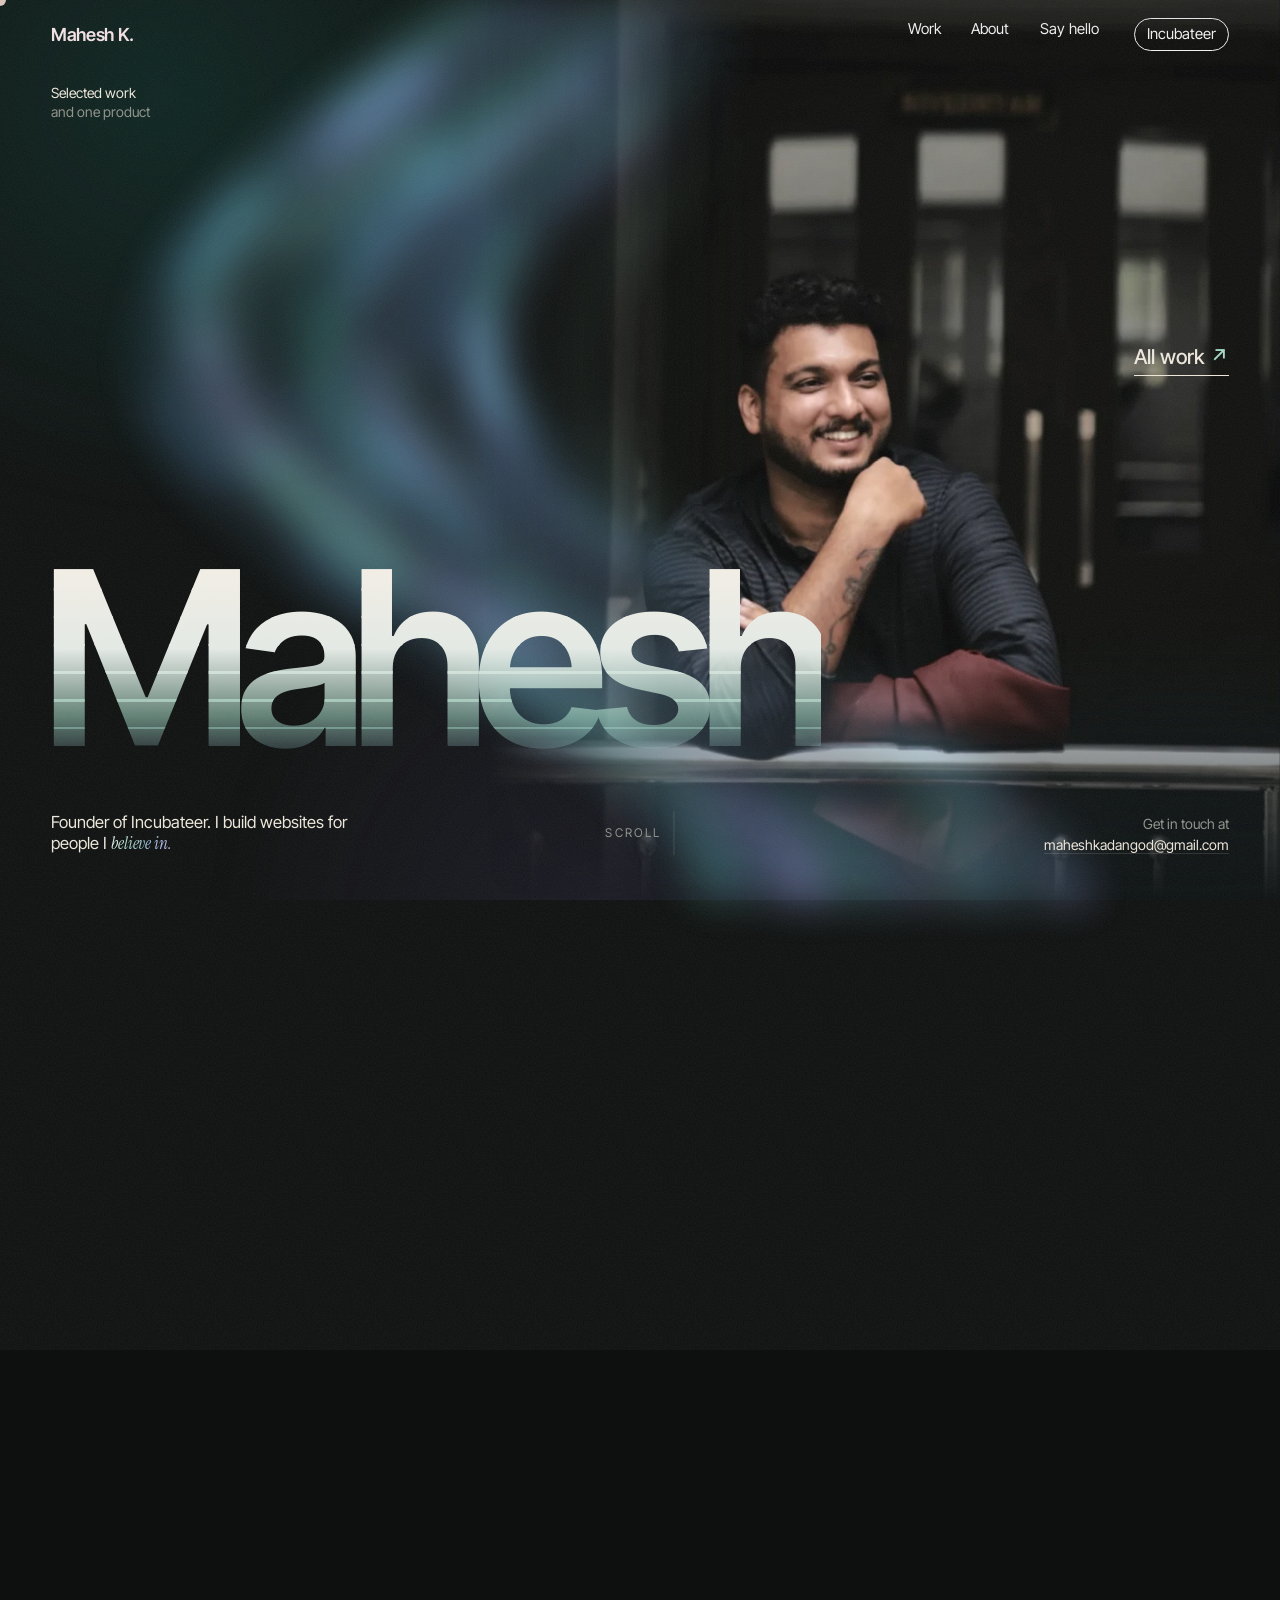
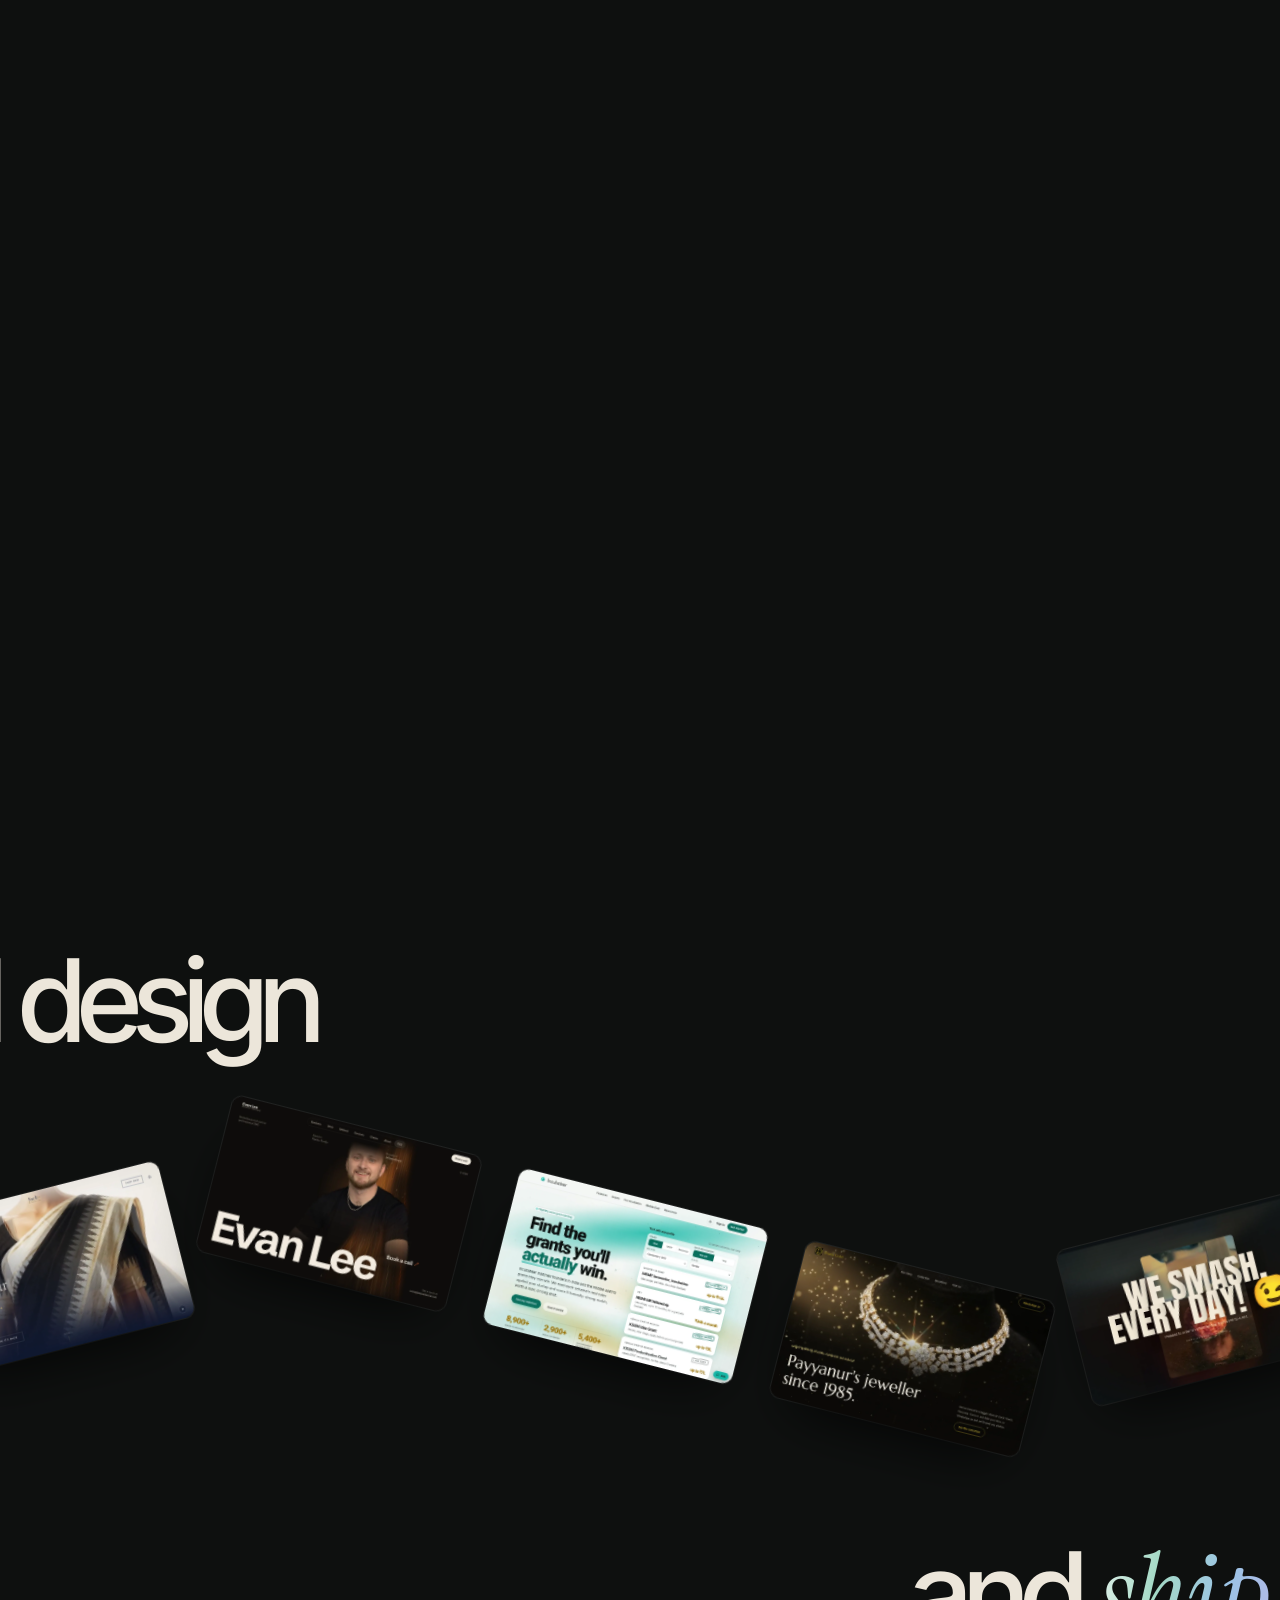
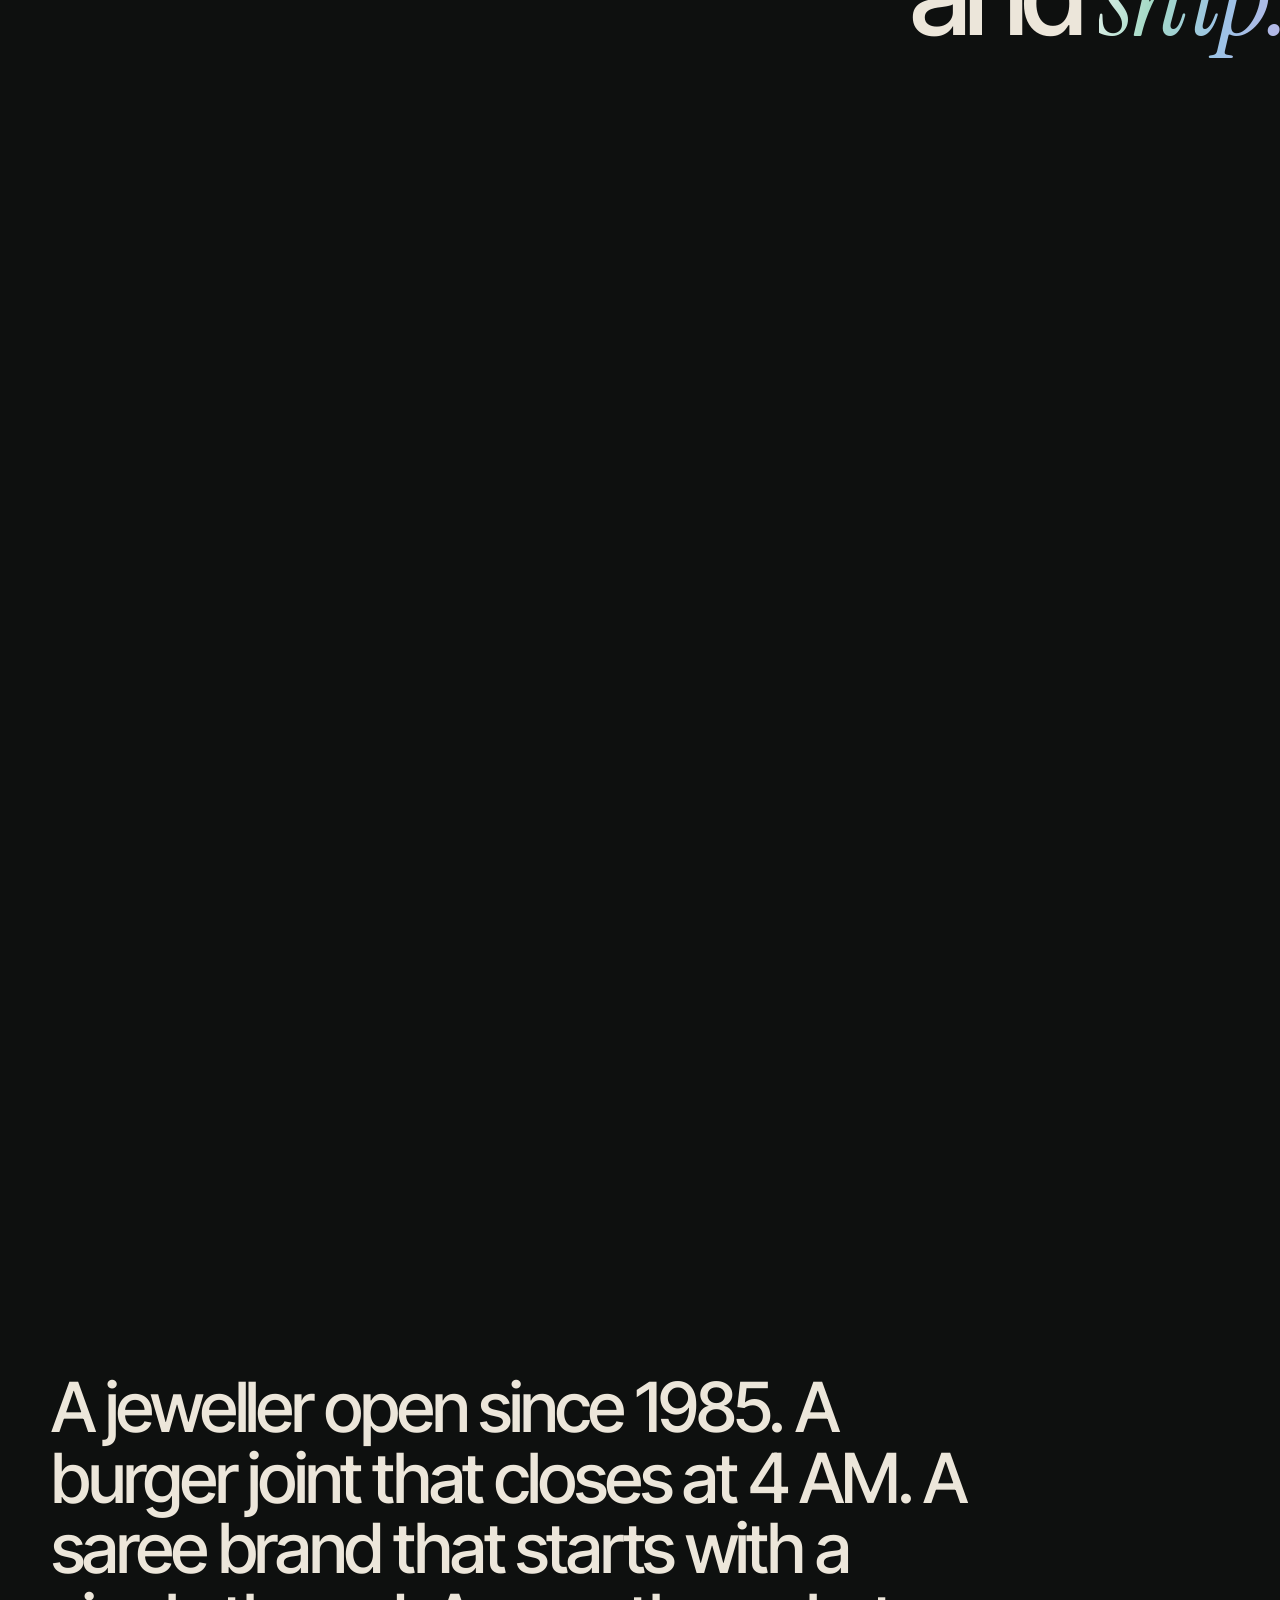
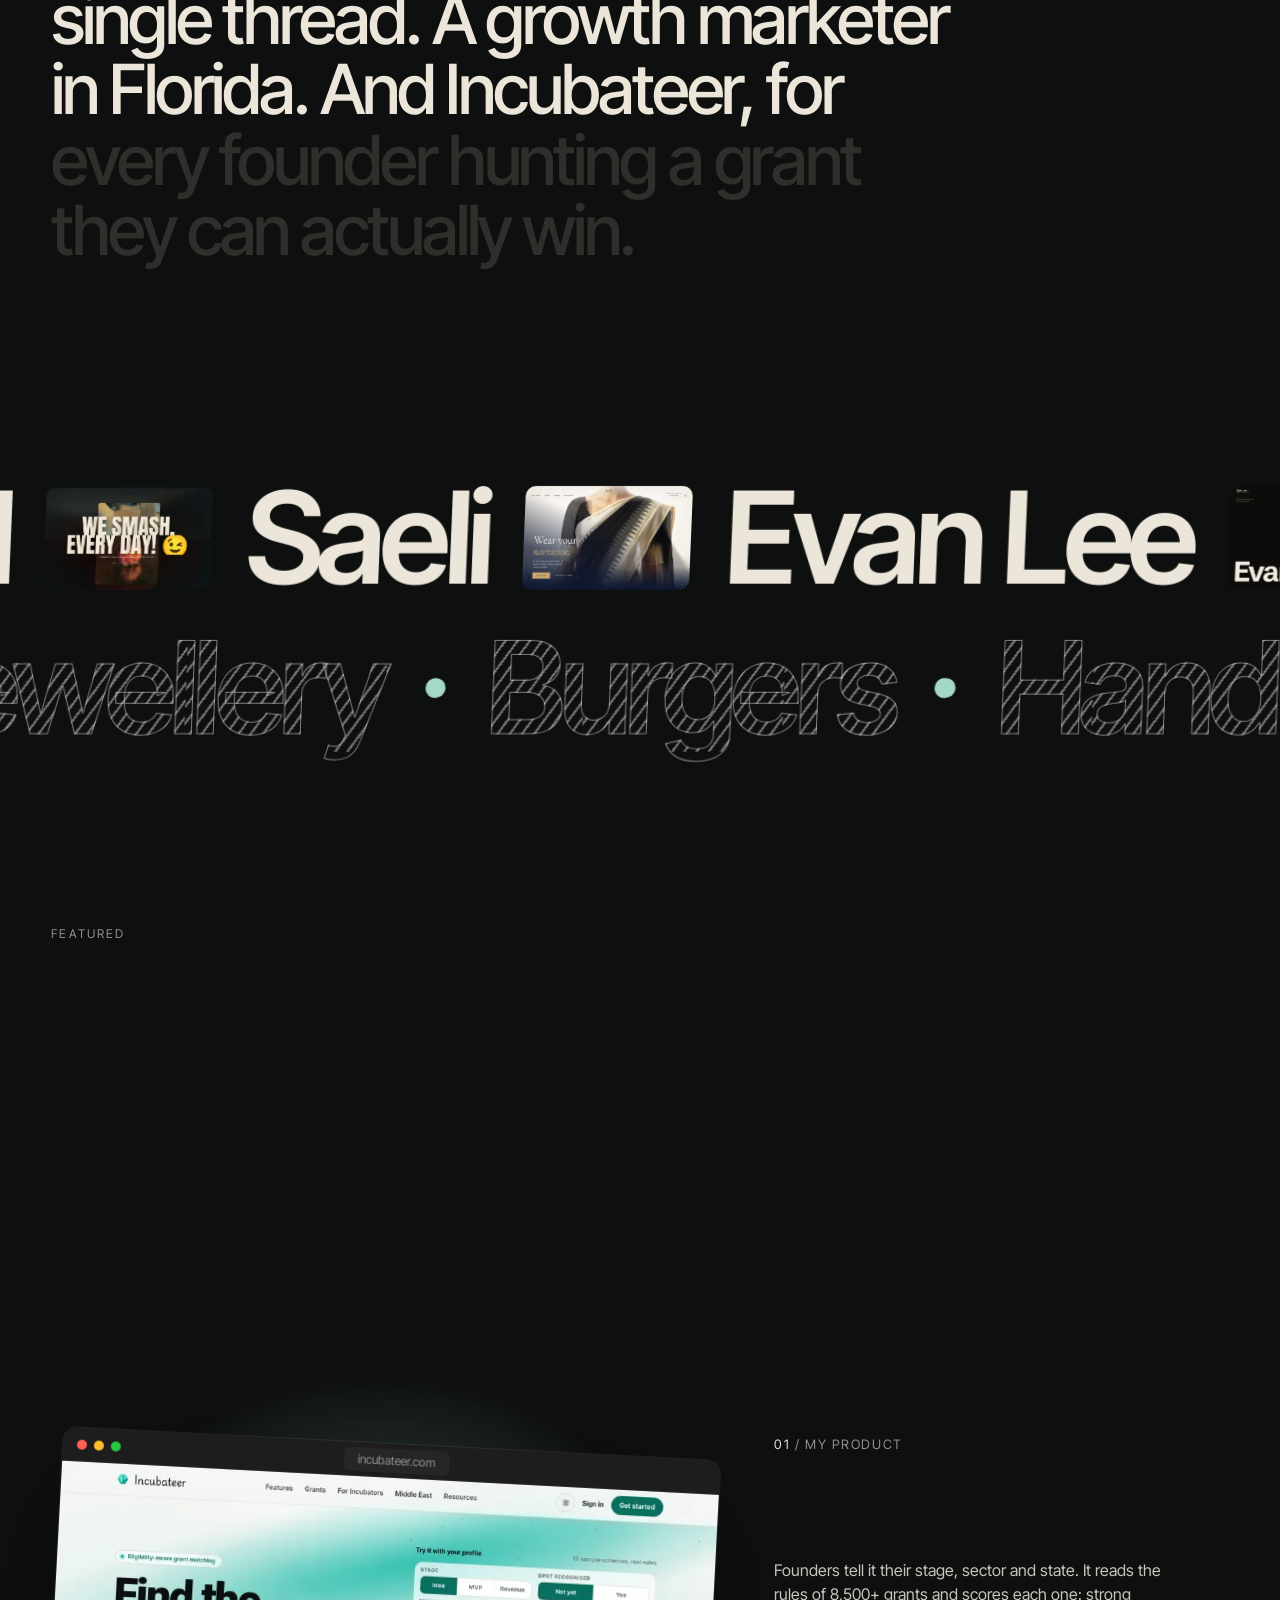
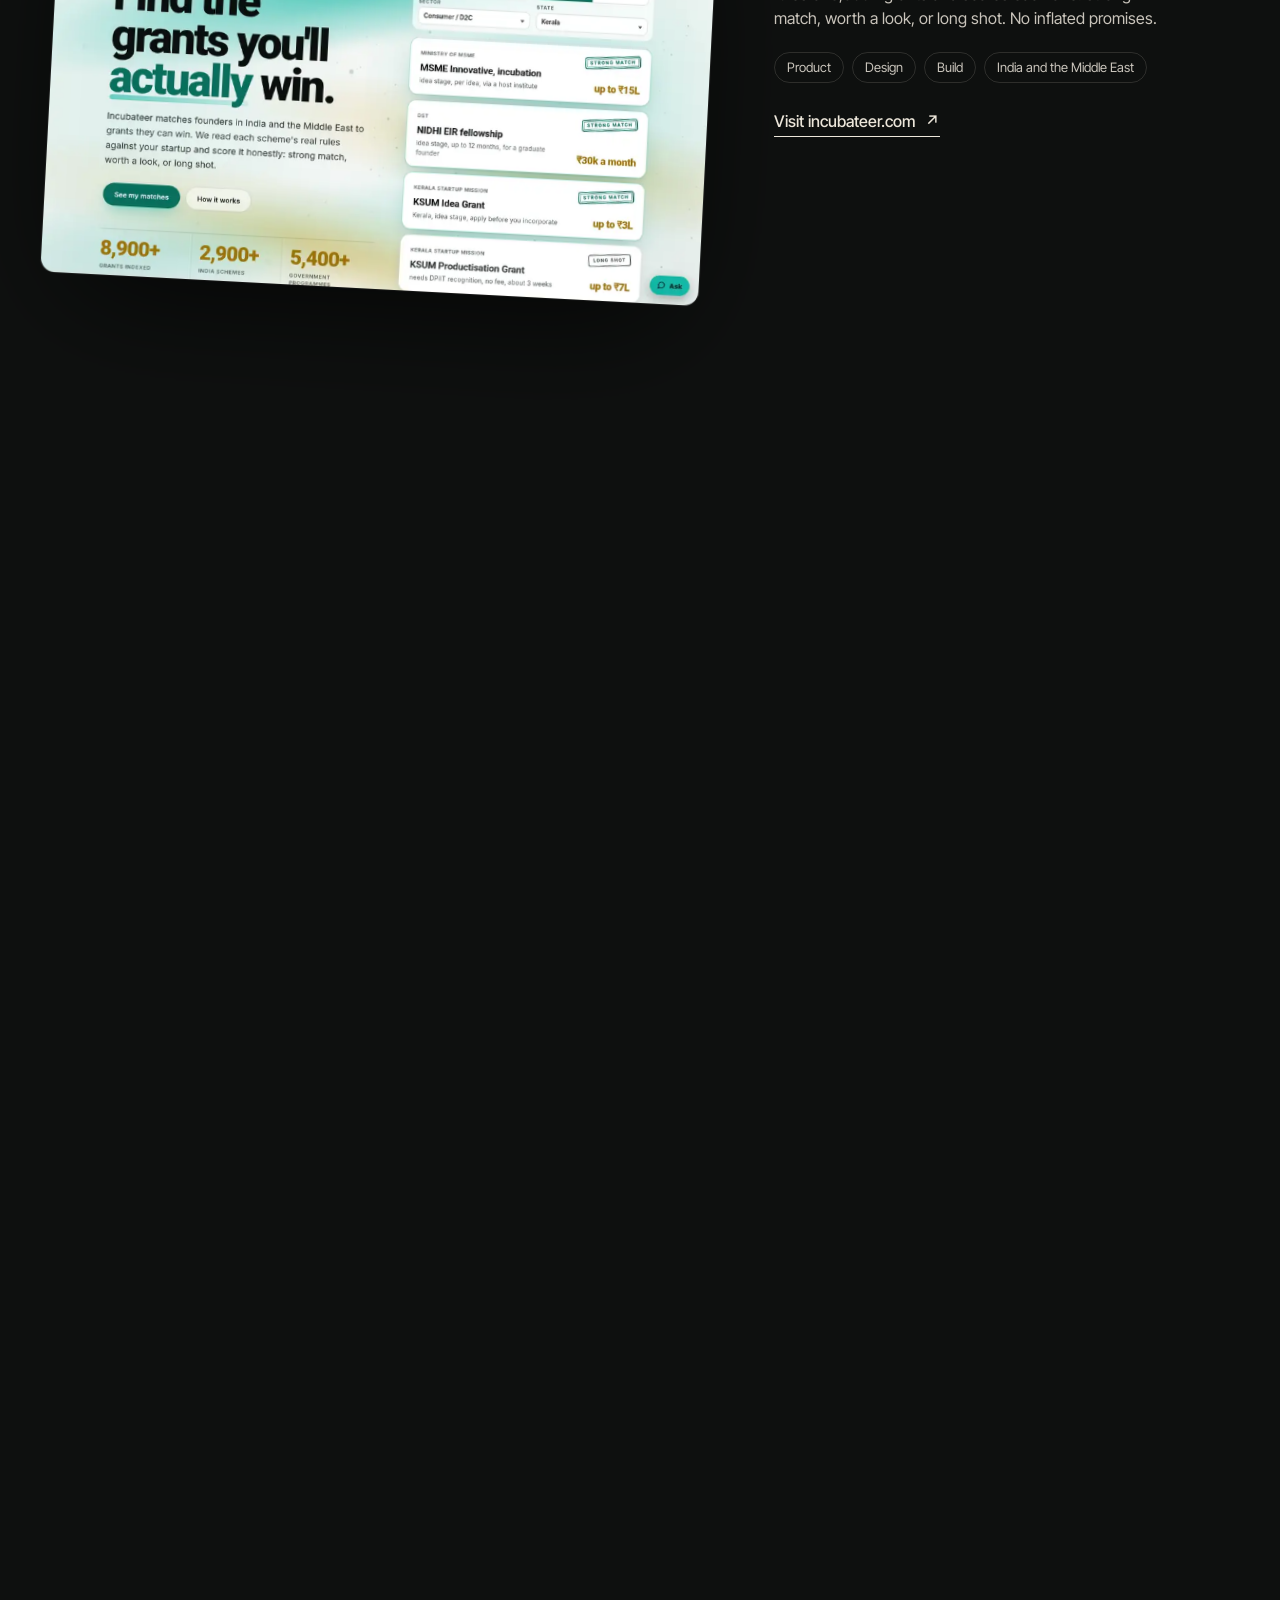
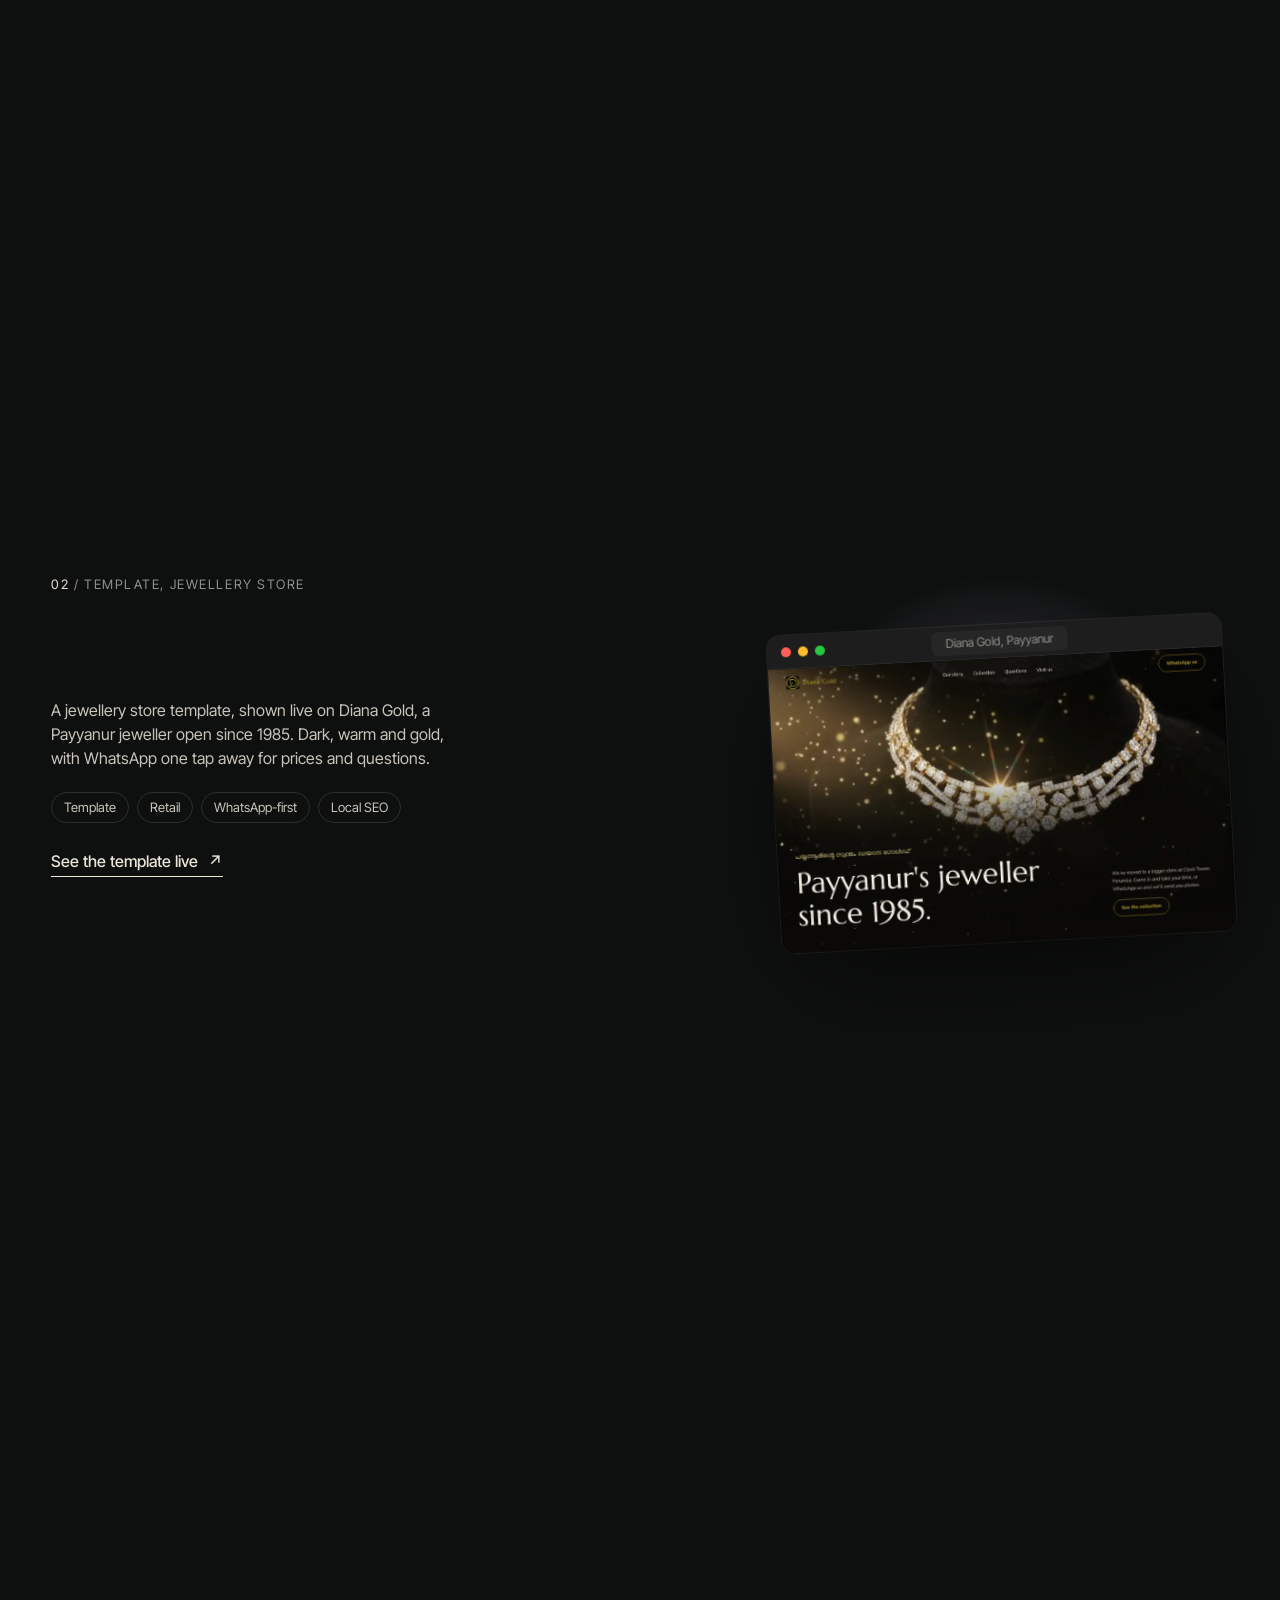
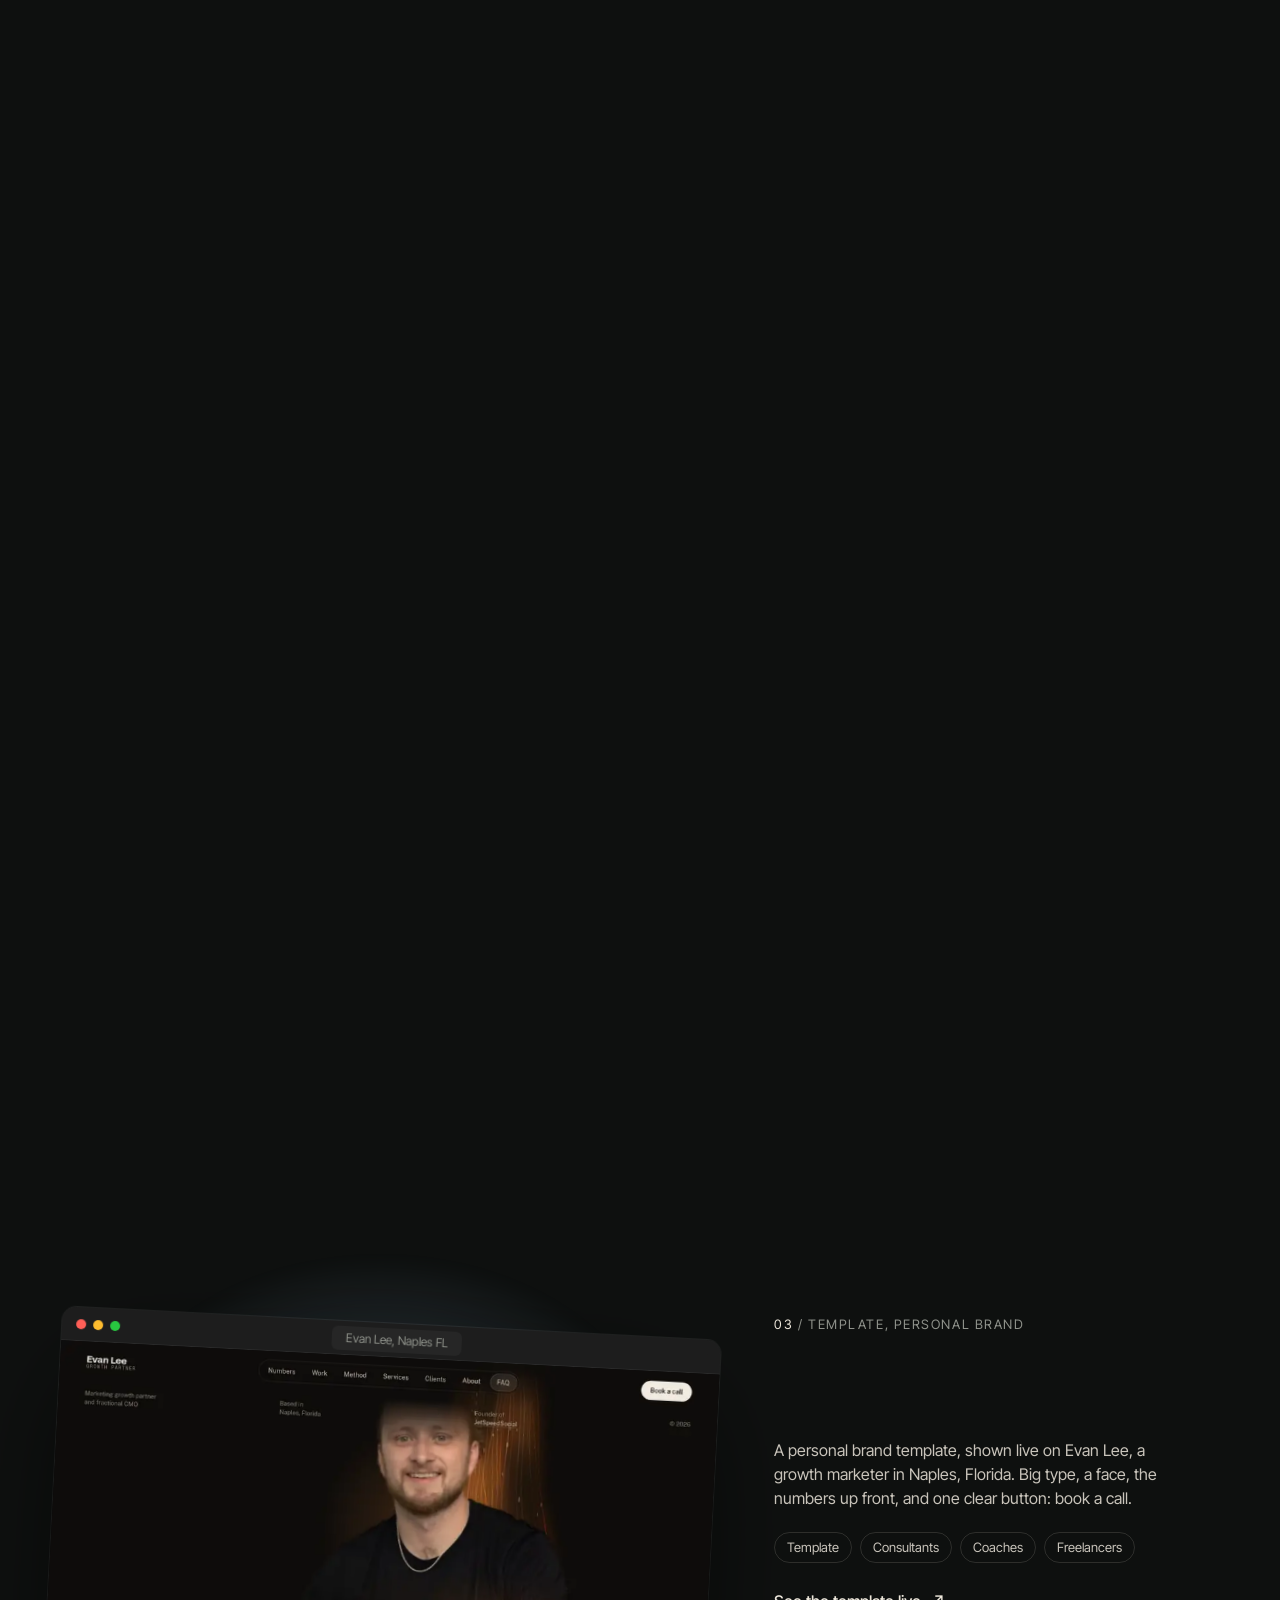
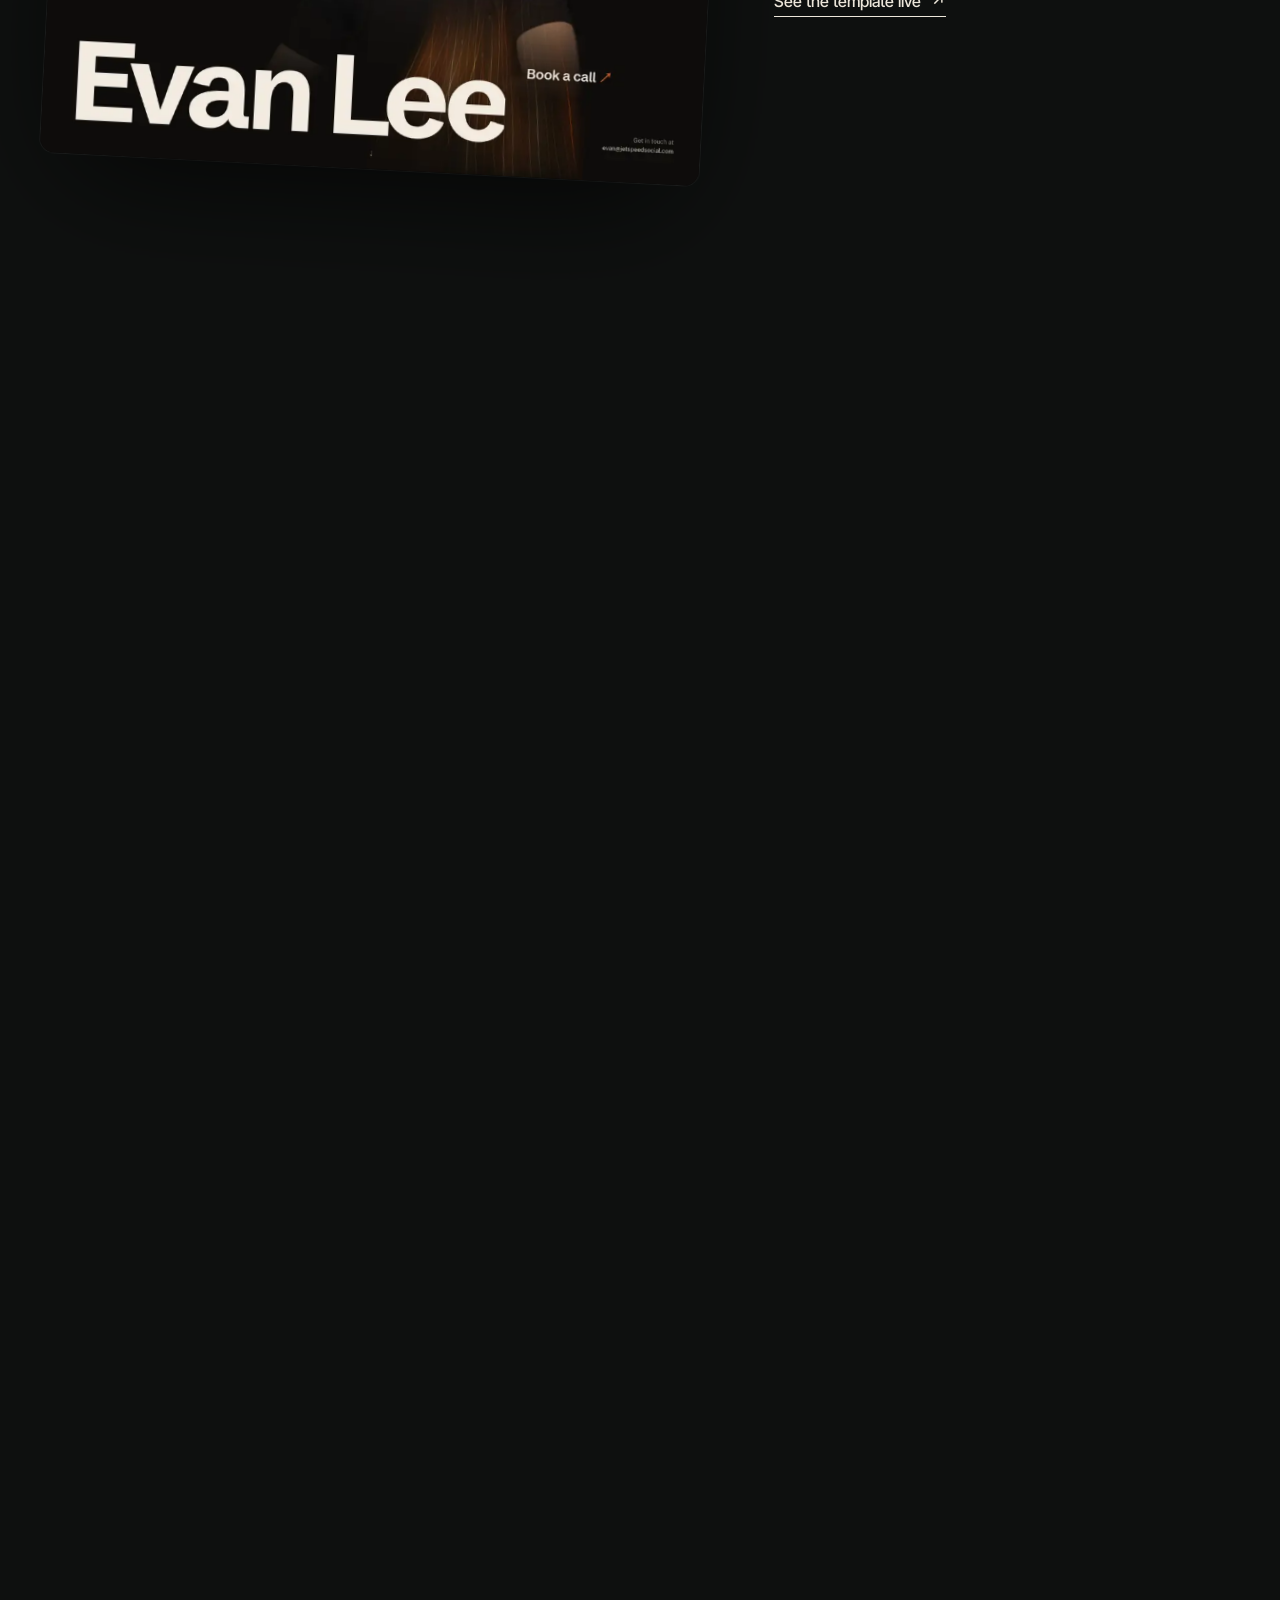
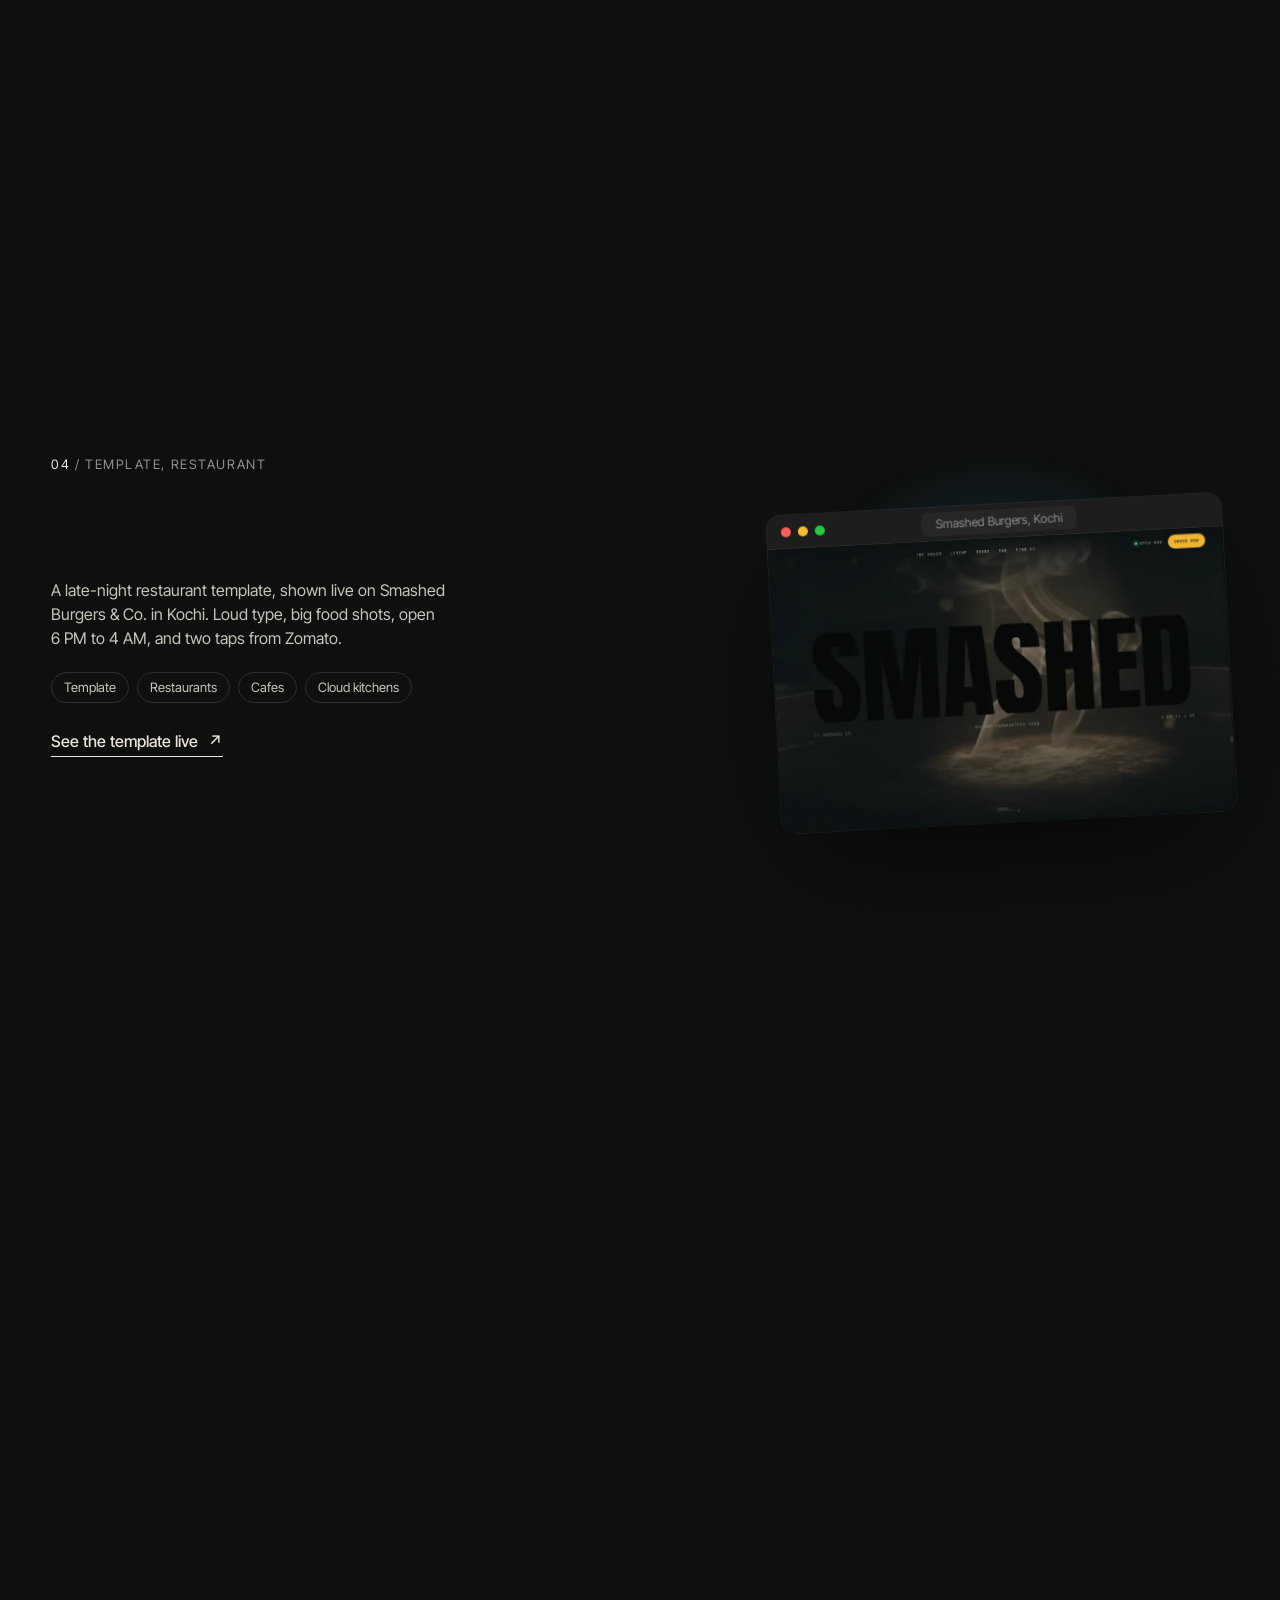
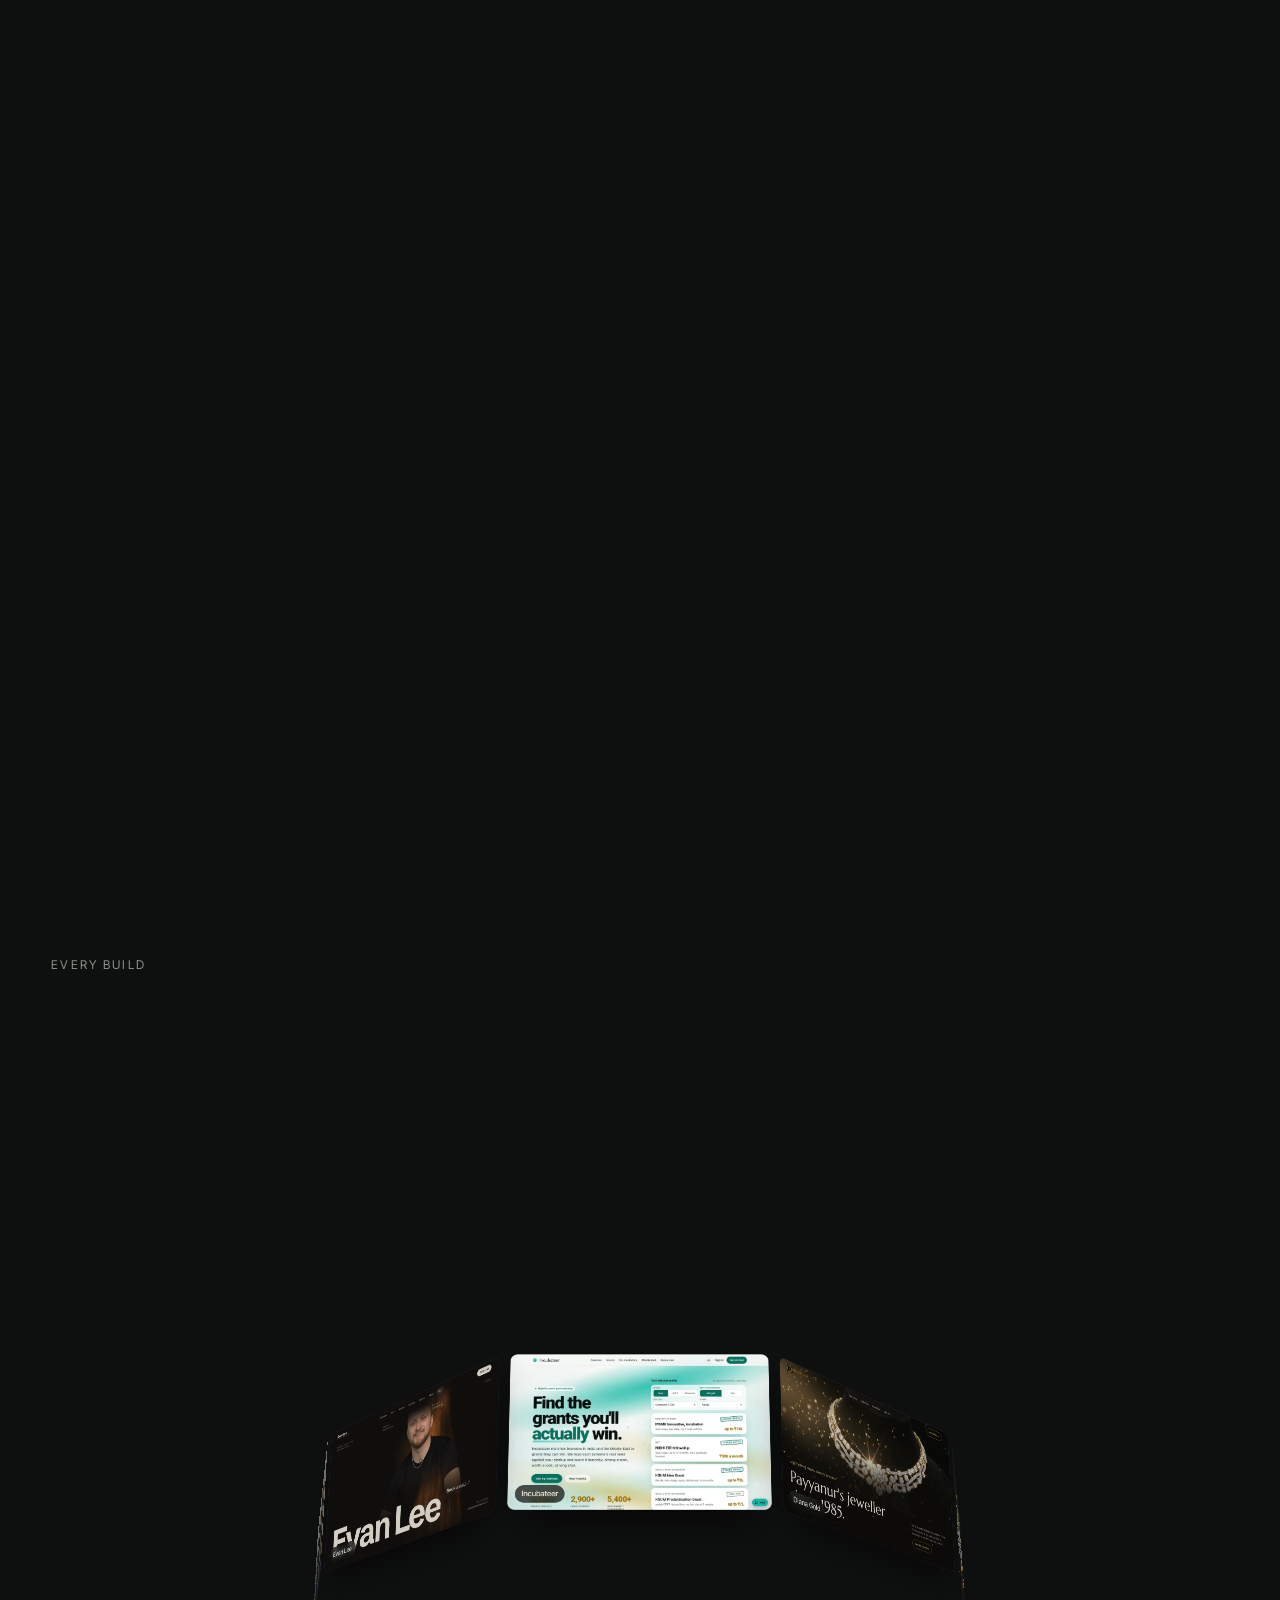
==== index.html @ ed69c1e4 "Add WhatsApp and phone CTAs - WhatsApp me and Call buttons above the email in the contact block,   W" ====
<!doctype html>
<html lang="en">
<head>
  <meta charset="utf-8">
  <meta name="viewport" content="width=device-width, initial-scale=1, viewport-fit=cover">
  <title>Mahesh Kadamkode | Founder of Incubateer</title>
  <meta name="description" content="Mahesh Kadamkode, solo founder of Incubateer from Kerala, India. Websites for people I believe in, and a grant platform that tells founders which grants they can actually win.">
  <meta name="theme-color" content="#0e100f">
  <meta property="og:type" content="website">
  <meta property="og:title" content="Mahesh Kadamkode">
  <meta property="og:description" content="Founder of Incubateer. Websites for people I believe in.">
  <meta property="og:image" content="https://mahesh-portfolio-mocha-omega.vercel.app/assets/img/share-balcony.jpg">
  <meta name="twitter:card" content="summary_large_image">
  <meta name="twitter:creator" content="@MahesK9">
  <link rel="icon" href="favicon.svg" type="image/svg+xml">
  <link rel="preconnect" href="https://fonts.googleapis.com">
  <link rel="preconnect" href="https://fonts.gstatic.com" crossorigin>
  <link href="https://fonts.googleapis.com/css2?family=Inter+Tight:wght@400;500;600;700&family=Instrument+Serif:ital@0;1&display=swap" rel="stylesheet">
  <link rel="preload" as="image" href="assets/img/hero-balcony.webp">
  <link rel="stylesheet" href="styles.css">
</head>
<body>

  <!-- Loader -->
  <div class="loader" id="loader" aria-hidden="true">
    <div class="loader__name">Mahesh Kadamkode</div>
    <div class="loader__count"><span id="loader-num">0</span></div>
    <div class="loader__bar"><span id="loader-bar"></span></div>
  </div>

  <!-- Cursor (desktop only) -->
  <div class="aurora" aria-hidden="true"><i></i><i></i><i></i><i></i></div>
  <div class="cursor" aria-hidden="true"><span class="cursor__label"></span></div>

  <header class="nav">
    <a href="#top" class="nav__logo">Mahesh K.</a>
    <nav class="nav__links" aria-label="Main">
      <a href="#work">Work</a>
      <a href="#about">About</a>
      <a href="#contact" class="nav__cta">Say hello</a>
      <a href="incubateer.html" class="nav__inc">Incubateer</a>
    </nav>
  </header>

  <main id="top">

    <!-- HERO: Rosa-style name with a blended portrait that moves on scroll -->
    <section class="hero" id="hero" aria-label="Intro">
      <div class="hero__photo"><img src="assets/img/hero-balcony.webp" alt="Mahesh Kadamkode smiling, leaning on a balcony rail" width="877" height="1040"></div>

      <div class="hero__intro">
        <p class="hero__kicker">Selected work<br><span class="dim">and one product</span></p>
        <a class="hero__all" href="#work" data-cursor="View">All work <span aria-hidden="true">↗</span></a>
        <h1 class="hero__name">Mahesh</h1>
        <p class="hero__lede">Founder of Incubateer. I build websites for people I <em>believe in.</em></p>
        <p class="hero__contact"><span class="dim">Get in touch at</span><br><a href="mailto:maheshkadangod@gmail.com">maheshkadangod@gmail.com</a></p>
        <div class="hero__scroll"><span>Scroll</span><i></i></div>
      </div>

      <div class="hero__end">
        <p class="eyebrow">Kadamkode, Kerala</p>
        <p class="hero__end-title">Let me show you<br>what I've <em class="stripe-text">built.</em></p>
      </div>
    </section>

    <!-- RIBBON: headline with the work weaving through it -->
    <section class="ribbon" aria-label="What I do">
      <div class="ribbon__cards" aria-hidden="true">
        <div class="rcard"><img src="assets/work/incubateer-cover.webp" alt=""></div>
        <div class="rcard"><img src="assets/work/diana-cover.webp" alt=""></div>
        <div class="rcard"><img src="assets/work/smashed-cover.webp" alt=""></div>
        <div class="rcard"><img src="assets/work/saeli-cover.webp" alt=""></div>
        <div class="rcard"><img src="assets/work/evan-cover.webp" alt=""></div>
        <div class="rcard"><img src="assets/work/incubateer-cover.webp" alt=""></div>
        <div class="rcard"><img src="assets/work/diana-cover.webp" alt=""></div>
        <div class="rcard"><img src="assets/work/smashed-cover.webp" alt=""></div>
        <div class="rcard"><img src="assets/work/saeli-cover.webp" alt=""></div>
        <div class="rcard"><img src="assets/work/evan-cover.webp" alt=""></div>
      </div>
      <h2 class="ribbon__text">
        <span class="ribbon__line">I design</span>
        <span class="ribbon__line ribbon__line--2">and <em>ship.</em></span>
      </h2>
    </section>

    <!-- STATEMENT -->
    <section class="statement" aria-label="About the work">
      <p class="statement__text" data-words>
        A jeweller open since 1985. A burger joint that closes at 4 AM. A saree brand that starts with a single thread. A growth marketer in Florida. And Incubateer, for every founder hunting a grant they can actually win.
      </p>
    </section>

    <!-- MARQUEE -->
    <section class="marquee" aria-label="Projects">
      <div class="marquee__row" data-dir="-1">
        <div class="marquee__track">
          <span class="mq">Incubateer</span><img class="mq-img" src="assets/work/incubateer-cover.webp" alt="" loading="lazy">
          <span class="mq">Diana Gold</span><img class="mq-img" src="assets/work/diana-cover.webp" alt="" loading="lazy">
          <span class="mq">Smashed</span><img class="mq-img" src="assets/work/smashed-cover.webp" alt="" loading="lazy">
          <span class="mq">Saeli</span><img class="mq-img" src="assets/work/saeli-cover.webp" alt="" loading="lazy">
          <span class="mq">Evan Lee</span><img class="mq-img" src="assets/work/evan-cover.webp" alt="" loading="lazy">
        </div>
      </div>
      <div class="marquee__row marquee__row--outline" data-dir="1">
        <div class="marquee__track">
          <span class="mq">Grants</span><span class="mq-dot"></span>
          <span class="mq">Jewellery</span><span class="mq-dot"></span>
          <span class="mq">Burgers</span><span class="mq-dot"></span>
          <span class="mq">Handloom</span><span class="mq-dot"></span>
          <span class="mq">Growth</span><span class="mq-dot"></span>
        </div>
      </div>
    </section>

    <!-- FEATURED WORK -->
    <section class="work" id="work" aria-label="Featured work">
      <header class="section-head">
        <p class="eyebrow">Featured</p>
        <h2 class="section-title">Four I'd show <em>first.</em></h2>
      </header>

      <article class="case" data-case style="--glow:rgba(163,217,197,.38)">
        <div class="case__inner">
          <div class="case__device">
            <div class="browser">
              <div class="browser__bar"><i></i><i></i><i></i><span>incubateer.com</span></div>
              <div class="browser__screen"><img src="assets/work/incubateer-long.webp" alt="Incubateer homepage scrolling" width="1000" height="4444"></div>
            </div>
          </div>
          <div class="case__info">
            <p class="case__num">01 <span>/ My product</span></p>
            <h3 class="case__title">Incubateer</h3>
            <p class="case__desc">Founders tell it their stage, sector and state. It reads the rules of 8,500+ grants and scores each one: strong match, worth a look, or long shot. No inflated promises.</p>
            <ul class="tags"><li>Product</li><li>Design</li><li>Build</li><li>India and the Middle East</li></ul>
            <a class="link-arrow" href="https://incubateer.com/" target="_blank" rel="noopener" data-cursor="Visit">Visit incubateer.com</a>
          </div>
        </div>
      </article>

      <article class="case case--flip" data-case style="--glow:rgba(191,178,230,.32)">
        <div class="case__inner">
          <div class="case__device">
            <div class="browser">
              <div class="browser__bar"><i></i><i></i><i></i><span>Diana Gold, Payyanur</span></div>
              <div class="browser__screen"><img src="assets/work/diana-long.webp" alt="Diana Gold website scrolling" width="1000" height="4444" loading="lazy"></div>
            </div>
          </div>
          <div class="case__info">
            <p class="case__num">02 <span>/ Template, jewellery store</span></p>
            <h3 class="case__title">Diana Gold</h3>
            <p class="case__desc">A jewellery store template, shown live on Diana Gold, a Payyanur jeweller open since 1985. Dark, warm and gold, with WhatsApp one tap away for prices and questions.</p>
            <ul class="tags"><li>Template</li><li>Retail</li><li>WhatsApp-first</li><li>Local SEO</li></ul>
            <a class="link-arrow" href="https://dazzling-starburst-4495fc.netlify.app/" target="_blank" rel="noopener" data-cursor="Visit">See the template live</a>
          </div>
        </div>
      </article>

      <article class="case" data-case style="--glow:rgba(156,195,230,.34)">
        <div class="case__inner">
          <div class="case__device">
            <div class="browser">
              <div class="browser__bar"><i></i><i></i><i></i><span>Evan Lee, Naples FL</span></div>
              <div class="browser__screen"><img src="assets/work/evan-long.webp" alt="Evan Lee website scrolling" width="1000" height="4444" loading="lazy"></div>
            </div>
          </div>
          <div class="case__info">
            <p class="case__num">03 <span>/ Template, personal brand</span></p>
            <h3 class="case__title">Evan Lee</h3>
            <p class="case__desc">A personal brand template, shown live on Evan Lee, a growth marketer in Naples, Florida. Big type, a face, the numbers up front, and one clear button: book a call.</p>
            <ul class="tags"><li>Template</li><li>Consultants</li><li>Coaches</li><li>Freelancers</li></ul>
            <a class="link-arrow" href="https://evan-henna.vercel.app/" target="_blank" rel="noopener" data-cursor="Visit">See the template live</a>
          </div>
        </div>
      </article>
      <article class="case case--flip" data-case style="--glow:rgba(46,110,150,.42)">
        <div class="case__inner">
          <div class="case__device">
            <div class="browser">
              <div class="browser__bar"><i></i><i></i><i></i><span>Smashed Burgers, Kochi</span></div>
              <div class="browser__screen"><img src="assets/work/smashed-long.webp" alt="Smashed Burgers and Co. website scrolling" width="1000" height="4444" loading="lazy"></div>
            </div>
          </div>
          <div class="case__info">
            <p class="case__num">04 <span>/ Template, restaurant</span></p>
            <h3 class="case__title">Smashed</h3>
            <p class="case__desc">A late-night restaurant template, shown live on Smashed Burgers &amp; Co. in Kochi. Loud type, big food shots, open 6 PM to 4 AM, and two taps from Zomato.</p>
            <ul class="tags"><li>Template</li><li>Restaurants</li><li>Cafes</li><li>Cloud kitchens</li></ul>
            <a class="link-arrow" href="https://smashed-zeta.vercel.app/" target="_blank" rel="noopener" data-cursor="Visit">See the template live</a>
          </div>
        </div>
      </article>
    </section>

    <!-- SPIN: every project on a rotating ring -->
    <section class="spin" id="spin" aria-label="All projects">
      <div class="spin__head">
        <p class="eyebrow">Every build</p>
        <h2 class="spin__title">Spin <em>through</em> it all</h2>
      </div>
      <div class="spin__stage">
        <div class="ring-wrap">
        <div class="ring">
          <a class="panel" href="https://incubateer.com/" target="_blank" rel="noopener" data-cursor="Visit"><img src="assets/work/incubateer-cover.webp" alt="Incubateer" loading="lazy"><span>Incubateer</span></a>
          <a class="panel" href="https://dazzling-starburst-4495fc.netlify.app/" target="_blank" rel="noopener" data-cursor="Visit"><img src="assets/work/diana-cover.webp" alt="Diana Gold" loading="lazy"><span>Diana Gold</span></a>
          <a class="panel" href="https://smashed-zeta.vercel.app/" target="_blank" rel="noopener" data-cursor="Visit"><img src="assets/work/smashed-cover.webp" alt="Smashed Burgers and Co." loading="lazy"><span>Smashed</span></a>
          <a class="panel" href="https://saeli-stories.netlify.app/" target="_blank" rel="noopener" data-cursor="Visit"><img src="assets/work/saeli-cover.webp" alt="Saeli Stories" loading="lazy"><span>Saeli Stories</span></a>
          <a class="panel" href="https://evan-henna.vercel.app/" target="_blank" rel="noopener" data-cursor="Visit"><img src="assets/work/evan-cover.webp" alt="Evan Lee" loading="lazy"><span>Evan Lee</span></a>
          <a class="panel" href="https://incubateer.com/" target="_blank" rel="noopener" data-cursor="Visit" aria-hidden="true" tabindex="-1"><img src="assets/work/incubateer-cover.webp" alt="" loading="lazy"><span>Incubateer</span></a>
          <a class="panel" href="https://dazzling-starburst-4495fc.netlify.app/" target="_blank" rel="noopener" data-cursor="Visit" aria-hidden="true" tabindex="-1"><img src="assets/work/diana-cover.webp" alt="" loading="lazy"><span>Diana Gold</span></a>
          <a class="panel" href="https://smashed-zeta.vercel.app/" target="_blank" rel="noopener" data-cursor="Visit" aria-hidden="true" tabindex="-1"><img src="assets/work/smashed-cover.webp" alt="" loading="lazy"><span>Smashed</span></a>
          <a class="panel" href="https://saeli-stories.netlify.app/" target="_blank" rel="noopener" data-cursor="Visit" aria-hidden="true" tabindex="-1"><img src="assets/work/saeli-cover.webp" alt="" loading="lazy"><span>Saeli Stories</span></a>
          <a class="panel" href="https://evan-henna.vercel.app/" target="_blank" rel="noopener" data-cursor="Visit" aria-hidden="true" tabindex="-1"><img src="assets/work/evan-cover.webp" alt="" loading="lazy"><span>Evan Lee</span></a>
        </div>
        </div>
      </div>
    </section>

    <!-- INDEX LIST -->
    <section class="index" aria-label="Project list">
      <header class="section-head">
        <p class="eyebrow">Index</p>
        <h2 class="section-title">Product and <em>templates</em></h2>
      </header>
      <div class="assemble">
        <div class="assemble__grid">
          <a class="acard acard--wide" href="https://incubateer.com/" target="_blank" rel="noopener" data-cursor="Visit"><img src="assets/work/incubateer-cover.webp" alt="Incubateer" loading="lazy"><span>Incubateer</span></a>
          <a class="acard" href="https://dazzling-starburst-4495fc.netlify.app/" target="_blank" rel="noopener" data-cursor="Visit"><img src="assets/work/diana-cover.webp" alt="Diana Gold" loading="lazy"><span>Diana Gold</span></a>
          <a class="acard" href="https://evan-henna.vercel.app/" target="_blank" rel="noopener" data-cursor="Visit"><img src="assets/work/evan-cover.webp" alt="Evan Lee" loading="lazy"><span>Evan Lee</span></a>
          <a class="acard" href="https://smashed-zeta.vercel.app/" target="_blank" rel="noopener" data-cursor="Visit"><img src="assets/work/smashed-cover.webp" alt="Smashed Burgers and Co." loading="lazy"><span>Smashed</span></a>
          <a class="acard" href="https://saeli-stories.netlify.app/" target="_blank" rel="noopener" data-cursor="Visit"><img src="assets/work/saeli-cover.webp" alt="Saeli Stories" loading="lazy"><span>Saeli Stories</span></a>
        </div>
      </div>
      <ul class="index__list">
        <li><a href="https://incubateer.com/" target="_blank" rel="noopener" data-preview="assets/work/incubateer-cover.webp" data-cursor="Visit"><span class="i-name">Incubateer</span><span class="i-type">Product</span><span class="i-place">India and the Middle East</span><span class="i-go" aria-hidden="true">↗</span></a></li>
        <li><a href="https://dazzling-starburst-4495fc.netlify.app/" target="_blank" rel="noopener" data-preview="assets/work/diana-cover.webp" data-cursor="Visit"><span class="i-name">Diana Gold</span><span class="i-type">Jewellery template</span><span class="i-place">Payyanur, Kerala</span><span class="i-go" aria-hidden="true">↗</span></a></li>
        <li><a href="https://smashed-zeta.vercel.app/" target="_blank" rel="noopener" data-preview="assets/work/smashed-cover.webp" data-cursor="Visit"><span class="i-name">Smashed Burgers &amp; Co.</span><span class="i-type">Restaurant template</span><span class="i-place">Kochi, Kerala</span><span class="i-go" aria-hidden="true">↗</span></a></li>
        <li><a href="https://saeli-stories.netlify.app/" target="_blank" rel="noopener" data-preview="assets/work/saeli-cover.webp" data-cursor="Visit"><span class="i-name">Saeli Stories</span><span class="i-type">Fashion template</span><span class="i-place">Kerala</span><span class="i-go" aria-hidden="true">↗</span></a></li>
        <li><a href="https://evan-henna.vercel.app/" target="_blank" rel="noopener" data-preview="assets/work/evan-cover.webp" data-cursor="Visit"><span class="i-name">Evan Lee</span><span class="i-type">Personal brand template</span><span class="i-place">Naples, Florida</span><span class="i-go" aria-hidden="true">↗</span></a></li>
      </ul>
      <img class="index__preview" alt="" aria-hidden="true">
    </section>

    <!-- ABOUT: Rosa-style "Nice to meet you" -->
    <section class="about" id="about" aria-label="About Mahesh">
      <h2 class="about__title">Nice to <em>meet you.</em></h2>
      <div class="about__grid">
        <div class="about__photo"><img src="assets/img/mahesh.webp" alt="Mahesh Kadamkode smiling, wearing a dark teal shirt" width="800" height="1200" loading="lazy"></div>
        <div class="about__text">
          <p class="eyebrow">About</p>
          <p data-reveal>I'm Mahesh, a solo founder from Kerala. I run Incubateer, a grant platform that tells founders the truth: which grants they can win, which are worth a look, and which are long shots.</p>
          <p data-reveal>The templates here started as sites for friends: a jeweller, a burger joint, a saree brand and a marketer. Each one is live, so you can click through it before you ask for your own. I build with Claude Code and Google AI Studio, and I keep at the details until a page feels right.</p>
          <dl class="facts" data-reveal>
            <div><dt>Building</dt><dd>Incubateer</dd></div>
            <div><dt>Based in</dt><dd>Kerala, India</dd></div>
            <div><dt>Way of working</dt><dd>Bootstrapped. India-first. Founders everywhere.</dd></div>
          </dl>
        </div>
      </div>
    </section>

    <!-- MIST: calm down into the Incubateer block -->
    <section class="mist" aria-hidden="true">
      <p class="mist__line">Now, the thing <em>I'm building.</em></p>
    </section>

    <!-- INCUBATEER: join -->
    <section class="inc" id="incubateer" aria-label="Join Incubateer">
      <div class="inc__card">
        <div>
          <p class="inc__eyebrow">
            <svg viewBox="0 0 32 32" aria-hidden="true"><path d="M11.5 4h9q1.3 0 1.95 1.1l4.95 8.5q.7 1.4 0 2.8l-4.95 8.5Q21.8 26 20.5 26h-9q-1.3 0-1.95-1.1L4.6 16.4q-.7-1.4 0-2.8l4.95-8.5Q10.2 4 11.5 4z" fill="#f2f5f3"/><circle cx="12.4" cy="11.4" r="1.7" fill="#0a7060"/><rect x="11.6" y="13.9" width="1.6" height="8.4" rx=".5" fill="#0a7060"/><path d="M17 16.2l6.5-8.4.4 3.6-3.1 2.3z" fill="#0a7060"/></svg>
            Incubateer, my product
          </p>
          <h2 class="inc__title">Find the grants you'll <em>actually win.</em></h2>
          <p class="inc__text">Tell it your stage, sector and state. It reads the rules of every grant and scores each one honestly, so you stop wasting weeks on applications you were never eligible for.</p>
          <div class="inc__actions">
            <a class="btn btn--light" href="https://app.incubateer.com/" target="_blank" rel="noopener" data-cursor="Join">Join Incubateer <span aria-hidden="true">↗</span></a>
            <a class="btn btn--ghost" href="incubateer.html" data-cursor="Read">How it works</a>
          </div>
        </div>
        <div class="inc__side">
          <p class="inc__stat">8,500+<small>grants and programmes indexed, India and the Middle East first</small></p>
          <ul class="inc__chips">
            <li class="inc__chip">Matches your stage and state <b class="chip-strong">Strong match</b></li>
            <li class="inc__chip">Close, check one rule <b class="chip-look">Worth a look</b></li>
            <li class="inc__chip">Possible, but unlikely <b class="chip-long">Long shot</b></li>
          </ul>
        </div>
      </div>
    </section>

    <!-- CONTACT -->
    <section class="contact" id="contact" aria-label="Contact">
      <p class="eyebrow">Contact</p>
      <h2 class="contact__title flip">Let's <em>talk.</em></h2>
      <p class="contact__sub">Want one of these templates shaped for your business, or a speaker on founder funding? Message me, call, or write.</p>
      <div class="contact__actions">
        <a class="btn btn--light" href="https://wa.me/919061463367?text=Hi%20Mahesh%2C%20I%20saw%20your%20portfolio%20and%20would%20like%20to%20talk." target="_blank" rel="noopener" data-cursor="Chat"><svg viewBox="0 0 24 24" aria-hidden="true"><path fill="currentColor" d="M12 2a10 10 0 0 0-8.6 15.1L2 22l5-1.3A10 10 0 1 0 12 2zm0 18.2a8.2 8.2 0 0 1-4.2-1.2l-.3-.2-3 .8.8-2.9-.2-.3A8.2 8.2 0 1 1 12 20.2zm4.5-6.1c-.2-.1-1.5-.7-1.7-.8s-.4-.1-.6.1-.7.8-.8 1-.3.2-.5.1a6.7 6.7 0 0 1-3.3-2.9c-.3-.4.2-.4.7-1.3.1-.2 0-.3 0-.4l-.8-1.8c-.2-.5-.4-.4-.6-.4h-.5a1 1 0 0 0-.7.3 3 3 0 0 0-.9 2.2 5.2 5.2 0 0 0 1.1 2.7 11.8 11.8 0 0 0 4.5 4c1.7.7 2.3.8 3.2.6a2.7 2.7 0 0 0 1.8-1.3 2.2 2.2 0 0 0 .2-1.3c-.1-.1-.3-.2-.5-.3z"/></svg> WhatsApp me</a>
        <a class="btn btn--ghost" href="tel:+919061463367" data-cursor="Call">Call +91 90614 63367</a>
      </div>
      <a class="contact__email" href="mailto:maheshkadangod@gmail.com" data-cursor="Email">maheshkadangod@gmail.com <span aria-hidden="true">↗</span></a>
      <div class="contact__grid">
        <div>
          <p class="dim">Elsewhere</p>
          <a href="https://www.linkedin.com/in/maheshkadamkode/" target="_blank" rel="noopener">LinkedIn</a>
          <a href="https://x.com/MahesK9" target="_blank" rel="noopener">X</a>
          <a href="https://www.instagram.com/maheshabhiz/" target="_blank" rel="noopener">Instagram</a>
          <a href="https://www.facebook.com/maheshabhiz" target="_blank" rel="noopener">Facebook</a>
        </div>
        <div>
          <p class="dim">Direct</p>
          <a href="https://wa.me/919061463367?text=Hi%20Mahesh%2C%20I%20saw%20your%20portfolio%20and%20would%20like%20to%20talk." target="_blank" rel="noopener">WhatsApp</a>
          <a href="tel:+919061463367">+91 90614 63367</a>
          <a href="mailto:maheshkadangod@gmail.com">Email</a>
        </div>
        <div>
          <p class="dim">Product</p>
          <a href="https://incubateer.com/" target="_blank" rel="noopener">incubateer.com</a>
          <a href="https://app.incubateer.com/" target="_blank" rel="noopener">app.incubateer.com</a>
          <a href="incubateer.html">About Incubateer</a>
        </div>
        <div>
          <p class="dim">Local time</p>
          <p><span id="clock">--:--</span> in Kerala</p>
        </div>
      </div>
      <footer class="foot">
        <span>&copy; <span id="year">2026</span> Mahesh Kadamkode</span>
        <a href="#top">Back to top ↑</a>
      </footer>
    </section>
  </main>

  <a class="wa-float" href="https://wa.me/919061463367?text=Hi%20Mahesh%2C%20I%20saw%20your%20portfolio%20and%20would%20like%20to%20talk." target="_blank" rel="noopener" aria-label="Message Mahesh on WhatsApp" data-cursor="Chat"><svg viewBox="0 0 24 24" aria-hidden="true"><path fill="currentColor" d="M12 2a10 10 0 0 0-8.6 15.1L2 22l5-1.3A10 10 0 1 0 12 2zm0 18.2a8.2 8.2 0 0 1-4.2-1.2l-.3-.2-3 .8.8-2.9-.2-.3A8.2 8.2 0 1 1 12 20.2zm4.5-6.1c-.2-.1-1.5-.7-1.7-.8s-.4-.1-.6.1-.7.8-.8 1-.3.2-.5.1a6.7 6.7 0 0 1-3.3-2.9c-.3-.4.2-.4.7-1.3.1-.2 0-.3 0-.4l-.8-1.8c-.2-.5-.4-.4-.6-.4h-.5a1 1 0 0 0-.7.3 3 3 0 0 0-.9 2.2 5.2 5.2 0 0 0 1.1 2.7 11.8 11.8 0 0 0 4.5 4c1.7.7 2.3.8 3.2.6a2.7 2.7 0 0 0 1.8-1.3 2.2 2.2 0 0 0 .2-1.3c-.1-.1-.3-.2-.5-.3z"/></svg><span>WhatsApp</span></a>

  <script src="assets/vendor/gsap.min.js"></script>
  <script src="assets/vendor/ScrollTrigger.min.js"></script>
  <script src="assets/vendor/lenis.min.js"></script>
  <script src="main.js"></script>
  <script src="waves.js"></script>
</body>
</html>
---- styles.css ----
/* ---------- Tokens ---------- */
:root {
  --bg: #0e100f;          /* deep green-black */
  --bg-2: #151816;
  --ink: #ece6da;         /* bone */
  --dim: #8e918a;
  --line: rgba(236, 230, 218, 0.14);
  --accent: #a3d9c5;      /* soft mint, sits with Incubateer's green */
  --accent-ink: #0b1f1a;
  --paper: #ece6da;       /* calm light section */
  --paper-ink: #161816;
  --teal: #133f37;        /* contact block, a nod to Incubateer */
  --g-mint: #a3d9c5;
  --g-sky: #9cc3e6;
  --g-lilac: #bfb2e6;
  --g-petrol: #12324a;
  --grad-text: linear-gradient(100deg, #e8f3ee 0%, var(--g-mint) 30%, var(--g-sky) 62%, var(--g-lilac) 100%);
  --grad-ink: linear-gradient(100deg, #0a7060 0%, #1d5e7a 55%, #4b4f8f 100%);
  --sans: "Inter Tight", system-ui, -apple-system, "Segoe UI", Roboto, sans-serif;
  --serif: "Instrument Serif", Georgia, "Times New Roman", serif;
  --gutter: clamp(16px, 4vw, 56px);
  --ease: cubic-bezier(.2, .7, .1, 1);
}

*, *::before, *::after { box-sizing: border-box; }
html { -webkit-text-size-adjust: 100%; }
html.lenis, html.lenis body { height: auto; }
.lenis.lenis-smooth { scroll-behavior: auto !important; }
body {
  margin: 0;
  background: var(--bg);
  color: var(--ink);
  font-family: var(--sans);
  font-size: clamp(16px, 1.05vw, 18px);
  line-height: 1.5;
  -webkit-font-smoothing: antialiased;
  overflow-x: hidden;
}
body.is-loading { overflow: hidden; }
img { display: block; max-width: 100%; }
a { color: inherit; text-decoration: none; }
em { font-family: var(--serif); font-style: italic; font-weight: 400; letter-spacing: -0.01em; }
.dim { color: var(--dim); }
.eyebrow {
  font-size: 12px; letter-spacing: .18em; text-transform: uppercase;
  color: var(--dim); margin: 0 0 18px;
}
::selection { background: var(--accent); color: var(--accent-ink); }

/* ---------- Aurora + grain ---------- */
.aurora { position: fixed; inset: 0; z-index: 0; pointer-events: none; overflow: hidden; }
.aurora i {
  position: absolute; width: 75vmax; height: 75vmax; border-radius: 50%; opacity: .5; will-change: transform;
}
.aurora i:nth-child(1) { left: -25vmax; top: -30vmax; background: radial-gradient(circle, rgba(15,94,82,.55) 0%, rgba(15,94,82,0) 62%); animation: drift1 38s ease-in-out infinite alternate; }
.aurora i:nth-child(2) { right: -30vmax; top: 10vh; background: radial-gradient(circle, rgba(18,50,74,.7) 0%, rgba(18,50,74,0) 62%); animation: drift2 46s ease-in-out infinite alternate; }
.aurora i:nth-child(3) { left: 10vw; bottom: -40vmax; background: radial-gradient(circle, rgba(76,70,128,.38) 0%, rgba(76,70,128,0) 60%); animation: drift3 52s ease-in-out infinite alternate; }
.aurora i:nth-child(4) { right: 5vw; bottom: -20vmax; width: 45vmax; height: 45vmax; background: radial-gradient(circle, rgba(163,217,197,.14) 0%, rgba(163,217,197,0) 60%); animation: drift1 30s ease-in-out infinite alternate-reverse; }
@keyframes drift1 { to { transform: translate3d(18vw, 14vh, 0) scale(1.15); } }
@keyframes drift2 { to { transform: translate3d(-22vw, 20vh, 0) scale(.9); } }
@keyframes drift3 { to { transform: translate3d(14vw, -24vh, 0) scale(1.2); } }
main { position: relative; z-index: 1; }
body::after {
  content: ""; position: fixed; inset: -50%; z-index: 80; pointer-events: none; opacity: .07;
  background-image: url("data:image/svg+xml,%3Csvg xmlns='http://www.w3.org/2000/svg' width='160' height='160'%3E%3Cfilter id='n'%3E%3CfeTurbulence type='fractalNoise' baseFrequency='.85' numOctaves='3' stitchTiles='stitch'/%3E%3CfeColorMatrix values='0 0 0 0 1 0 0 0 0 1 0 0 0 0 1 0 0 0 .9 0'/%3E%3C/filter%3E%3Crect width='100%25' height='100%25' filter='url(%23n)'/%3E%3C/svg%3E");
  animation: grain 1.2s steps(6) infinite;
}
@keyframes grain {
  0% { transform: translate(0, 0); } 20% { transform: translate(-3%, 2%); } 40% { transform: translate(2%, -3%); }
  60% { transform: translate(-2%, -1%); } 80% { transform: translate(3%, 3%); } 100% { transform: translate(0, 0); }
}

.aura-fall {
  position: fixed; inset: 0; width: 100vw; height: 100vh; z-index: 0; pointer-events: none;
  filter: blur(22px) saturate(1.15); opacity: .95;
}

/* ---------- Gradient type ---------- */
.section-title em, .spin__title em, .about__title em, .ribbon__line em, .hero__lede em,
.hero__end-title em:not(.stripe-text), .statement__text em, .pi .section-title em, .pi .about__title em, .pi-hero__title em {
  background-image: var(--grad-text); -webkit-background-clip: text; background-clip: text; color: transparent;
  padding-right: .08em;
}
.hero__name .stripes__band {
  background-image: linear-gradient(180deg, #f3eee5 0%, #e3e9e4 45%, rgba(163,217,197,.55) 80%, rgba(156,195,230,.15) 100%);
  -webkit-background-clip: text; background-clip: text; color: transparent;
}
.mist__line em, .inc .eyebrow + em { background-image: var(--grad-ink); -webkit-background-clip: text; background-clip: text; color: transparent; padding-right: .08em; }
.loader__count { background-image: var(--grad-text); -webkit-background-clip: text; background-clip: text; color: transparent; }
.loader__bar span { background: linear-gradient(90deg, var(--g-mint), var(--g-sky), var(--g-lilac)) !important; }

/* ---------- Loader ---------- */
.loader {
  position: fixed; inset: 0; z-index: 100; background: var(--bg);
  display: grid; grid-template-rows: 1fr auto auto; padding: var(--gutter);
}
.loader__name { font-size: 13px; letter-spacing: .18em; text-transform: uppercase; color: var(--dim); }
.loader__count {
  font-size: clamp(88px, 22vw, 320px); font-weight: 600; letter-spacing: -0.05em; line-height: .85;
  font-variant-numeric: tabular-nums;
}
.loader__bar { height: 2px; background: var(--line); margin-top: 24px; }
.loader__bar span { display: block; height: 100%; width: 0; background: var(--accent); }

/* ---------- Cursor ---------- */
.cursor { display: none; }
@media (pointer: fine) {
  .cursor {
    display: grid; place-items: center; position: fixed; left: 0; top: 0; z-index: 90;
    width: 12px; height: 12px; margin: -6px 0 0 -6px; border-radius: 50%;
    background: var(--ink); pointer-events: none; mix-blend-mode: difference;
    transition: width .35s var(--ease), height .35s var(--ease), margin .35s var(--ease), background .35s;
  }
  .cursor.is-big {
    width: 84px; height: 84px; margin: -42px 0 0 -42px; background: var(--accent); mix-blend-mode: normal;
  }
  .cursor__label { font-size: 12px; font-weight: 600; color: var(--accent-ink); opacity: 0; transition: opacity .2s; }
  .cursor.is-big .cursor__label { opacity: 1; }
}

/* ---------- Nav ---------- */
.nav {
  position: fixed; top: 0; left: 0; right: 0; z-index: 50;
  display: flex; justify-content: space-between; align-items: center;
  padding: 18px var(--gutter); mix-blend-mode: difference; color: #fff; transition: color .3s;
}
.nav.on-accent { mix-blend-mode: normal; color: var(--ink); }
.nav__inc {
  border: 1px solid currentColor; border-radius: 99px; padding: 4px 12px; margin-left: 4px;
}
.nav__inc::after { display: none; }
.nav__logo { font-weight: 600; letter-spacing: -0.02em; font-size: 18px; }
.nav__links { display: flex; gap: clamp(14px, 2.4vw, 32px); font-size: 15px; }
.nav__links a { position: relative; }
.nav__links a::after {
  content: ""; position: absolute; left: 0; right: 0; bottom: -3px; height: 1px; background: currentColor;
  transform: scaleX(0); transform-origin: right; transition: transform .45s var(--ease);
}
.nav__links a:hover::after { transform: scaleX(1); transform-origin: left; }
@media (max-width: 520px) { .nav__links a:not(.nav__cta):not(.nav__inc) { display: none; } }

/* ---------- Hero (Rosa-style) ---------- */
.hero { position: relative; height: 100vh; height: 100svh; overflow: hidden; }
.hero__photo {
  position: absolute; right: 0; top: 0; bottom: 0; width: 62vw; will-change: transform;
  -webkit-mask-image: linear-gradient(to right, transparent 0%, #000 34%), linear-gradient(to top, transparent 0%, #000 30%);
  -webkit-mask-composite: source-in;
  mask-image: linear-gradient(to right, transparent 0%, #000 34%), linear-gradient(to top, transparent 0%, #000 30%);
  mask-composite: intersect;
}
.hero__photo img { width: 100%; height: 100%; object-fit: cover; object-position: 45% 35%; will-change: transform; }
.hero__intro { position: absolute; inset: 0; pointer-events: none; }
.hero__intro a { pointer-events: auto; }
.hero__kicker { position: absolute; left: var(--gutter); top: 84px; margin: 0; font-size: 14px; line-height: 1.35; }
.hero__all {
  position: absolute; right: var(--gutter); top: 38%; font-size: clamp(18px, 1.6vw, 26px); font-weight: 500;
  border-bottom: 1px solid currentColor; padding-bottom: 2px;
}
.hero__all span { color: var(--accent); }
.hero__name {
  position: absolute; left: calc(var(--gutter) - .04em); bottom: 16vh; margin: 0;
  font-size: clamp(96px, 19vw, 360px); font-weight: 600; letter-spacing: -0.07em; line-height: .8; white-space: nowrap;
}
.hero__lede {
  position: absolute; left: var(--gutter); bottom: clamp(24px, 5vh, 48px); margin: 0;
  font-size: clamp(16px, 1.3vw, 20px); max-width: 30ch; line-height: 1.3;
}
.hero__contact {
  position: absolute; right: var(--gutter); bottom: clamp(24px, 5vh, 48px); margin: 0; text-align: right; font-size: 14px;
}
.hero__contact a { border-bottom: 1px solid var(--line); }
.hero__scroll {
  position: absolute; left: 50%; bottom: clamp(24px, 5vh, 48px); transform: translateX(-50%);
  display: flex; align-items: center; gap: 12px; font-size: 12px; letter-spacing: .18em; text-transform: uppercase; color: var(--dim);
}
.hero__scroll i { width: 1px; height: 44px; background: var(--line); position: relative; overflow: hidden; }
.hero__scroll i::after {
  content: ""; position: absolute; left: 0; top: -40%; width: 1px; height: 40%; background: var(--ink);
  animation: drip 1.8s var(--ease) infinite;
}
@keyframes drip { to { top: 100%; } }
.hero__end {
  position: absolute; right: var(--gutter); top: 50%; transform: translateY(-50%); text-align: right;
  opacity: 0; pointer-events: none; max-width: 52vw;
}
.hero__end-title { margin: 0; font-size: clamp(40px, 5.6vw, 104px); font-weight: 600; letter-spacing: -0.05em; line-height: .95; }

@media (max-aspect-ratio: 1/1) {
  .hero__photo {
    left: 0; width: auto; bottom: auto; height: 72%;
    -webkit-mask-image: linear-gradient(to top, transparent 0%, #000 40%); mask-image: linear-gradient(to top, transparent 0%, #000 40%);
  }
  .hero__photo img { object-position: 42% 30%; }
  .hero__kicker { top: 72px; }
  .hero__all { top: 76px; font-size: 16px; }
  .hero__name { bottom: calc(clamp(24px, 5vh, 48px) + 110px); font-size: 27vw; }
  .hero__lede { max-width: 24ch; bottom: calc(clamp(24px, 5vh, 48px) + 46px); }
  .hero__contact { left: var(--gutter); right: auto; text-align: left; }
  .hero__scroll { display: none; }
  .hero__end { left: var(--gutter); right: var(--gutter); top: auto; bottom: 18vh; transform: none; text-align: left; max-width: none; }
  .hero__end-title { font-size: clamp(40px, 11vw, 80px); }
}

/* ---------- Statement ---------- */
.statement { padding: clamp(100px, 18vh, 200px) var(--gutter); }
.statement__text {
  margin: 0; max-width: 22ch; font-size: clamp(32px, 5.4vw, 92px); font-weight: 500;
  letter-spacing: -0.045em; line-height: 1.02;
}
.statement__text .w { display: inline-block; opacity: .14; }

/* ---------- Marquee ---------- */
.marquee { padding: 4vh 0 12vh; overflow: hidden; }
.marquee__row { overflow: hidden; padding: 1.2vh 0; }
.marquee__track { display: flex; align-items: center; width: max-content; will-change: transform; }
.mq {
  font-size: clamp(56px, 10vw, 180px); font-weight: 600; letter-spacing: -0.05em; line-height: 1;
  padding: 0 .22em; white-space: nowrap;
}
.mq-img {
  width: clamp(96px, 13vw, 240px); aspect-ratio: 16/10; object-fit: cover; object-position: top;
  border-radius: 10px; margin: 0 .5vw;
}
.marquee__row--outline .mq {
  color: transparent; -webkit-text-stroke: 1px rgba(236, 232, 225, .5);
  background-image: repeating-linear-gradient(-55deg, rgba(236, 232, 225, .5) 0 2px, transparent 2px 10px);
  background-size: 200px 200px; background-position: var(--stripe-x, 0px) 0;
  -webkit-background-clip: text; background-clip: text;
}
.mq-dot { width: clamp(14px, 1.6vw, 28px); aspect-ratio: 1; border-radius: 50%; background: var(--accent); margin: 0 1vw; }

/* ---------- Letter effects ---------- */
.stripes__base { display: block; opacity: 0; }
.stripes__band {
  position: absolute; inset: 0; display: block; pointer-events: none;
  translate: calc(var(--shear, 0px) * var(--dir, 1)) 0;
}
.hero__name .stripes__band { white-space: nowrap; }
.flip { perspective: 900px; }
.flip .ch { display: inline-block; transform-origin: 50% 100%; will-change: transform; }
.stripe-text {
  background-image: repeating-linear-gradient(-45deg, var(--accent) 0 5px, transparent 5px 11px);
  background-size: 160px 160px; -webkit-background-clip: text; background-clip: text; color: transparent;
  animation: stripe-move 6s linear infinite; padding-right: .06em;
}
@keyframes stripe-move { to { background-position: 160px 0; } }
.statement, .marquee, .work, .index, .about, .contact, .ribbon { overflow-x: clip; }

/* ---------- Ribbon: headline with screenshots weaving through ---------- */
.ribbon { position: relative; height: 100vh; height: 100svh; overflow: hidden; }
.ribbon__text {
  position: absolute; inset: 0; z-index: 2; display: flex; flex-direction: column; justify-content: space-between;
  padding: clamp(84px, 13vh, 130px) var(--gutter) clamp(36px, 9vh, 90px); pointer-events: none; margin: 0;
}
.ribbon__line {
  margin: 0; font-size: clamp(52px, 9vw, 170px); font-weight: 500; letter-spacing: -0.06em; line-height: .92;
}
.ribbon__line--2 { text-align: right; }
.ribbon__cards { position: absolute; inset: 0; }
.rcard {
  position: absolute; left: 50%; top: 50%; z-index: 1; width: clamp(150px, 20vw, 320px); aspect-ratio: 16/10;
  margin: calc(clamp(150px, 20vw, 320px) * -0.3125) 0 0 calc(clamp(150px, 20vw, 320px) * -0.5);
  max-width: 40vh;
  border-radius: 10px; overflow: hidden; will-change: transform;
  box-shadow: 0 24px 60px -20px rgba(0,0,0,.85), 0 0 0 1px rgba(255,255,255,.08);
}
.rcard img { width: 100%; height: 100%; object-fit: cover; object-position: top; }

/* ---------- Scatter to grid ---------- */
.assemble { padding: 0 var(--gutter); }
.assemble__grid {
  display: grid; grid-template-columns: repeat(3, 1fr); gap: clamp(10px, 1.4vw, 20px);
  max-width: min(100%, 150vh); margin: 0 auto clamp(48px, 8vh, 96px); perspective: 1400px;
}
.acard { position: relative; border-radius: 12px; overflow: hidden; aspect-ratio: 16/10; background: var(--bg-2); will-change: transform; }
.acard--wide { grid-column: span 2; grid-row: span 2; aspect-ratio: auto; }
.acard img { width: 100%; height: 100%; object-fit: cover; object-position: top; }
.acard span {
  position: absolute; left: 10px; bottom: 10px; font-size: 13px; font-weight: 500;
  background: rgba(14,16,15,.72); backdrop-filter: blur(6px); -webkit-backdrop-filter: blur(6px); padding: 4px 10px; border-radius: 99px;
}
@media (max-width: 700px) {
  .assemble__grid { grid-template-columns: 1fr 1fr; }
  .acard--wide { grid-row: auto; aspect-ratio: 16/10; }
}

/* ---------- Mist: dark page dissolves into paper ---------- */
.mist { position: relative; height: 100vh; height: 100svh; overflow: hidden; background: var(--bg); }
.mist__puff {
  position: absolute; border-radius: 50%; will-change: transform, opacity;
  background: radial-gradient(circle, var(--paper) 0%, var(--paper) 32%, rgba(214,230,224,.6) 50%, rgba(205,222,235,.25) 60%, rgba(236,230,218,0) 70%);
}
.mist__line {
  position: absolute; left: 0; right: 0; top: 50%; transform: translateY(-50%); text-align: center; z-index: 2;
  margin: 0; padding: 0 var(--gutter); color: var(--paper-ink); font-size: clamp(36px, 6vw, 96px); font-weight: 500; letter-spacing: -0.05em; line-height: 1;
}

/* ---------- Section head ---------- */
.section-head { padding: 0 var(--gutter); margin-bottom: clamp(24px, 6vh, 64px); }
.section-title { margin: 0; font-size: clamp(44px, 8vw, 140px); font-weight: 600; letter-spacing: -0.055em; line-height: .92; }

/* ---------- Cases ---------- */
.work { padding-top: 6vh; }
.case { height: 100vh; height: 100svh; display: flex; align-items: center; }
.case__inner {
  width: 100%; padding: 76px var(--gutter) 28px;
  display: grid; grid-template-columns: 1.45fr 1fr; gap: clamp(28px, 5vw, 80px); align-items: center;
}
.case--flip .case__device { order: 2; }
.case__device { perspective: 1600px; position: relative; }
.case__device::before {
  content: ""; position: absolute; inset: -18% -12%; z-index: -1; pointer-events: none;
  background: radial-gradient(50% 50% at 50% 50%, var(--glow, rgba(163,217,197,.35)) 0%, transparent 70%);
  filter: blur(10px); opacity: .9;
}
.browser {
  border-radius: 14px; overflow: hidden; background: #1a1a1a;
  box-shadow: 0 40px 120px -30px rgba(0,0,0,.8), 0 0 0 1px rgba(255,255,255,.08);
  transform-style: preserve-3d; will-change: transform;
}
.browser__bar { display: flex; align-items: center; gap: 7px; height: 34px; padding: 0 14px; background: #1d1d1d; border-bottom: 1px solid rgba(255,255,255,.06); }
.browser__bar i { width: 10px; height: 10px; border-radius: 50%; background: #3a3a3a; }
.browser__bar i:first-child { background: #ff5f57; } .browser__bar i:nth-child(2) { background: #febc2e; } .browser__bar i:nth-child(3) { background: #28c840; }
.browser__bar span { margin: 0 auto; font-size: 12px; color: var(--dim); background: #262626; padding: 3px 14px; border-radius: 6px; transform: translateX(-20px); }
.browser__screen { aspect-ratio: 16/10; overflow: hidden; background: #000; }
.browser__screen img { width: 100%; height: auto; will-change: transform; }
.case__num { font-size: 13px; letter-spacing: .12em; text-transform: uppercase; margin: 0 0 14px; }
.case__num span { color: var(--dim); }
.case__title { margin: 0 0 18px; font-size: clamp(44px, 6.2vw, 112px); font-weight: 600; letter-spacing: -0.055em; line-height: .9; }
.case__desc { margin: 0 0 22px; color: #c9c4bb; max-width: 44ch; }
.tags { display: flex; flex-wrap: wrap; gap: 8px; list-style: none; padding: 0; margin: 0 0 26px; }
.tags li { font-size: 13px; border: 1px solid var(--line); border-radius: 99px; padding: 5px 12px; color: #c9c4bb; }
.link-arrow { display: inline-flex; align-items: center; gap: 10px; font-weight: 500; border-bottom: 1px solid var(--ink); padding-bottom: 3px; }
.link-arrow::after { content: "↗"; transition: transform .4s var(--ease); }
.link-arrow:hover::after { transform: translate(3px, -3px); }

@media (max-width: 900px) {
  .case__inner { grid-template-columns: 1fr; gap: 22px; padding-top: 70px; }
  .case--flip .case__device { order: 0; }
  .case__title { margin-bottom: 10px; }
  .case__desc { font-size: 15px; margin-bottom: 14px; }
  .tags { margin-bottom: 16px; }
  .tags li { font-size: 12px; padding: 4px 10px; }
}
@media (max-width: 900px) and (max-height: 700px) { .tags { display: none; } }

/* ---------- Spin ring ---------- */
.spin { height: 100vh; height: 100svh; position: relative; overflow: hidden; display: grid; grid-template-rows: auto 1fr; }
.spin__head { padding: 84px var(--gutter) 0; position: relative; z-index: 2; }
.spin__title { margin: 0; font-size: clamp(44px, 8vw, 140px); font-weight: 600; letter-spacing: -0.055em; line-height: .92; }
.spin__stage { position: relative; display: grid; place-items: center; perspective: 2000px; }
.ring { position: relative; width: clamp(220px, 34vw, 520px); aspect-ratio: 16/10; transform-style: preserve-3d; }
.panel {
  position: absolute; inset: 0; border-radius: 12px; overflow: hidden; background: #111;
  backface-visibility: hidden; -webkit-backface-visibility: hidden;
  box-shadow: 0 30px 80px -20px rgba(0,0,0,.9), 0 0 0 1px rgba(255,255,255,.08);
}
.panel img { width: 100%; height: 100%; object-fit: cover; object-position: top; }
.panel span {
  position: absolute; left: 12px; bottom: 12px; font-size: 13px; font-weight: 500;
  background: rgba(14,16,15,.72); backdrop-filter: blur(6px); -webkit-backdrop-filter: blur(6px);
  padding: 5px 11px; border-radius: 99px;
}
@media (max-aspect-ratio: 1/1) { .ring { width: min(70vw, 520px); } }

/* ---------- Index ---------- */
.index { padding: clamp(80px, 14vh, 160px) 0 clamp(60px, 10vh, 120px); position: relative; }
.index__list { list-style: none; margin: 0; padding: 0 var(--gutter); }
.index__list a {
  display: grid; grid-template-columns: 2fr 1fr 1.2fr auto; gap: 16px; align-items: baseline;
  padding: clamp(18px, 2.6vw, 30px) 0; border-top: 1px solid var(--line); transition: color .3s, padding .45s var(--ease);
}
.index__list li:last-child a { border-bottom: 1px solid var(--line); }
.i-name { font-size: clamp(24px, 3.2vw, 52px); font-weight: 500; letter-spacing: -0.04em; line-height: 1; }
.i-type, .i-place { color: var(--dim); font-size: 15px; }
.i-go { font-size: 22px; transition: transform .4s var(--ease); }
@media (hover: hover) {
  .index__list:hover a { color: var(--dim); }
  .index__list a:hover { color: var(--ink); padding-left: 14px; }
  .index__list a:hover .i-go { transform: translate(4px, -4px); color: var(--accent); }
}
.index__preview {
  position: fixed; left: 0; top: 0; width: 320px; aspect-ratio: 16/10; object-fit: cover; object-position: top;
  border-radius: 10px; pointer-events: none; z-index: 40; opacity: 0; transform: scale(.8);
  box-shadow: 0 30px 80px -20px rgba(0,0,0,.9);
}
@media (max-width: 700px) {
  .index__list a { grid-template-columns: 1fr auto; row-gap: 4px; }
  .i-type { grid-column: 1; grid-row: 2; font-size: 13px; }
  .i-place { display: none; }
  .i-go { grid-column: 2; grid-row: 1; }
}

/* ---------- About (Rosa-style) ---------- */
.about { padding: clamp(90px, 16vh, 180px) var(--gutter) clamp(60px, 10vh, 120px); position: relative; }
.about__title {
  margin: 0 0 clamp(20px, 4vh, 48px); text-align: right; font-size: clamp(56px, 10vw, 190px);
  font-weight: 600; letter-spacing: -0.06em; line-height: .88;
}
.about__grid { display: grid; grid-template-columns: 1.15fr 1fr; gap: clamp(28px, 5vw, 80px); align-items: end; }
.about__photo {
  position: relative; aspect-ratio: 4/5; max-width: 560px; will-change: transform;
  padding: 1px; border-radius: 22px;
  background: linear-gradient(150deg, rgba(163,217,197,.8), rgba(156,195,230,.35) 45%, rgba(191,178,230,.7));
  box-shadow: 0 40px 120px -40px rgba(156,195,230,.45), 0 30px 80px -30px rgba(0,0,0,.8);
}
.about__photo img { width: 100%; height: 100%; object-fit: cover; object-position: 50% 22%; border-radius: 21px; }
.about__text p:not(.eyebrow) { color: #c9c4bb; max-width: 48ch; margin: 0 0 18px; font-size: clamp(16px, 1.25vw, 20px); }
.facts { margin: 34px 0 0; border-top: 1px solid var(--line); }
.facts div { display: grid; grid-template-columns: 140px 1fr; gap: 16px; padding: 14px 0; border-bottom: 1px solid var(--line); }
.facts dt { color: var(--dim); font-size: 14px; }
.facts dd { margin: 0; }
@media (max-width: 800px) {
  .about__photo { max-width: none; max-height: 72vh; }
  .about__title { text-align: left; }
  .about__grid { grid-template-columns: 1fr; }
  .facts div { grid-template-columns: 110px 1fr; }
}

/* ---------- Incubateer block ---------- */
.inc { background: linear-gradient(180deg, #ece6da 0%, #e3e6dc 55%, #dbe3df 100%); color: var(--paper-ink); padding: 0 var(--gutter) clamp(90px, 14vh, 160px); }
.inc__card {
  position: relative; overflow: hidden; border-radius: 28px; color: #f2f5f3;
  padding: clamp(32px, 6vw, 88px);
  background:
    radial-gradient(70% 90% at 100% 0%, rgba(163,217,197,.45), transparent 60%),
    radial-gradient(60% 80% at 0% 100%, rgba(156,195,230,.28), transparent 62%),
    radial-gradient(40% 50% at 70% 85%, rgba(191,178,230,.22), transparent 65%),
    linear-gradient(150deg, #0a7060 0%, #0b5a5a 50%, #123a52 100%);
  box-shadow: 0 40px 100px -40px rgba(10,112,96,.55);
  display: grid; grid-template-columns: 1.3fr 1fr; gap: clamp(28px, 5vw, 72px); align-items: end;
}
.inc__eyebrow { font-size: 12px; letter-spacing: .18em; text-transform: uppercase; color: rgba(242,245,243,.7); margin: 0 0 18px; display: flex; align-items: center; gap: 10px; }
.inc__eyebrow svg { width: 22px; height: 22px; }
.inc__title { margin: 0 0 20px; font-size: clamp(42px, 6.4vw, 112px); font-weight: 600; letter-spacing: -0.055em; line-height: .92; }
.inc__title em { color: #bfeadc; }
.inc__text { margin: 0 0 30px; max-width: 46ch; color: rgba(242,245,243,.82); font-size: clamp(16px, 1.25vw, 20px); }
.inc__actions { display: flex; flex-wrap: wrap; gap: 12px; }
.btn {
  display: inline-flex; align-items: center; gap: 10px; border-radius: 99px; padding: 15px 26px;
  font-weight: 600; font-size: 16px; transition: transform .35s var(--ease), background .3s;
}
.btn--light { background: linear-gradient(110deg, #f4f8f5 0%, #dff2ea 55%, #dbe8f6 100%); color: #063f37; }
.btn--light:hover { background: #fff; }
.btn--ghost { border: 1px solid rgba(242,245,243,.45); color: #f2f5f3; }
.btn--ghost:hover { background: rgba(242,245,243,.1); }
.inc__side { display: grid; gap: 18px; }
.inc__stat { font-size: clamp(48px, 6vw, 96px); font-weight: 600; letter-spacing: -0.05em; line-height: .9; margin: 0; }
.inc__stat small { display: block; font-size: 14px; font-weight: 400; letter-spacing: 0; color: rgba(242,245,243,.7); margin-top: 8px; }
.inc__chips { display: grid; gap: 10px; list-style: none; margin: 0; padding: 0; }
.inc__chip {
  display: flex; justify-content: space-between; align-items: center; gap: 12px;
  background: rgba(255,255,255,.1); border: 1px solid rgba(255,255,255,.16); border-radius: 14px; padding: 12px 16px;
  backdrop-filter: blur(6px); -webkit-backdrop-filter: blur(6px); font-size: 15px;
}
.inc__chip b { font-size: 12px; font-weight: 600; letter-spacing: .06em; text-transform: uppercase; padding: 4px 10px; border-radius: 99px; white-space: nowrap; }
.chip-strong { background: #bfeadc; color: #063f37; }
.chip-look { background: #f1dfb4; color: #4a3a12; }
.chip-long { background: rgba(255,255,255,.18); color: #f2f5f3; }
@media (max-width: 860px) { .inc__card { grid-template-columns: 1fr; border-radius: 22px; } }

/* ---------- Incubateer page ---------- */
.pi { --bg: #062e28; --bg-2: rgba(255,255,255,.04); --dim: #8fb3a9; --line: rgba(236,230,218,.16);
  background: linear-gradient(180deg, #062e28 0%, #082a33 45%, #0c1f30 100%); }
.pi .aurora i:nth-child(1) { background: radial-gradient(circle, rgba(10,112,96,.6) 0%, rgba(10,112,96,0) 62%); }
.pi-tier { backdrop-filter: blur(8px); -webkit-backdrop-filter: blur(8px); }
.pi-num { background: rgba(6,46,40,.85); }
.chip-no { background: rgba(0,0,0,.25); color: rgba(242,245,243,.75); }
.pi-hero { padding: clamp(110px, 18vh, 170px) var(--gutter) clamp(60px, 10vh, 110px); position: relative; overflow-x: clip;
  background: radial-gradient(90% 70% at 85% 10%, rgba(126,214,190,.22), transparent 60%); }
.pi-hero__title { margin: 0 0 26px; max-width: 12ch; font-size: clamp(52px, 9vw, 170px); font-weight: 600; letter-spacing: -0.06em; line-height: .9; }
.pi-hero__title em, .pi .section-title em, .pi .about__title em { color: #bfeadc; }
.pi-hero__lede { max-width: 52ch; color: #cfe0da; font-size: clamp(17px, 1.4vw, 22px); margin: 0 0 32px; }
.pi-hero__actions { display: flex; flex-wrap: wrap; gap: 12px; margin-bottom: clamp(48px, 9vh, 96px); }
.pi-hero__shot { perspective: 1600px; max-width: 1100px; margin: 0 auto; }
.pi-hero__shot .browser__screen { aspect-ratio: 16/9; }
.pi-problem { padding: clamp(80px, 14vh, 160px) var(--gutter); }
.pi-score, .pi-how { padding: clamp(40px, 8vh, 100px) 0; }
.pi-score__grid { display: grid; grid-template-columns: repeat(4, 1fr); gap: 14px; padding: 0 var(--gutter); }
.pi-tier { background: var(--bg-2); border: 1px solid var(--line); border-radius: 20px; padding: 26px; display: flex; flex-direction: column; gap: 12px; }
.pi-tier b { align-self: flex-start; font-size: 12px; font-weight: 600; letter-spacing: .06em; text-transform: uppercase; padding: 5px 11px; border-radius: 99px; }
.pi-tier h3 { margin: 18px 0 0; font-size: clamp(26px, 2.4vw, 38px); font-weight: 600; letter-spacing: -0.04em; line-height: 1; }
.pi-tier p { margin: 0; color: #bcd2cb; }
.pi-tier--no { opacity: .8; }
.pi-steps { list-style: none; margin: 0; padding: 0 var(--gutter); display: grid; grid-template-columns: repeat(3, 1fr); gap: clamp(20px, 3vw, 44px); }
.pi-step { border-top: 1px solid var(--line); padding-top: 22px; }
.pi-step span { font-size: 13px; color: var(--dim); letter-spacing: .12em; }
.pi-step h3 { margin: 14px 0 10px; font-size: clamp(24px, 2.2vw, 34px); font-weight: 600; letter-spacing: -0.04em; line-height: 1.05; }
.pi-step p { margin: 0; color: #bcd2cb; }
.pi-numbers { display: grid; grid-template-columns: repeat(5, 1fr); gap: 1px; background: var(--line); margin: clamp(60px, 10vh, 120px) var(--gutter); border-radius: 20px; overflow: hidden; }
.pi-num { background: var(--bg); padding: clamp(22px, 3vw, 40px) clamp(16px, 2vw, 28px); }
.pi-num p { margin: 0 0 8px; font-size: clamp(36px, 4.4vw, 76px); font-weight: 600; letter-spacing: -0.05em; line-height: 1; font-variant-numeric: tabular-nums; }
.pi-num span { color: var(--dim); font-size: 14px; }
.pi-why { display: grid; grid-template-columns: .8fr 1.2fr; gap: clamp(28px, 6vw, 100px); align-items: center; padding: clamp(60px, 12vh, 140px) var(--gutter); overflow-x: clip; }
.pi-why__photo { border-radius: 18px; overflow: hidden; aspect-ratio: 4/5; }
.pi-why__photo img { width: 100%; height: 100%; object-fit: cover; object-position: center 20%; }
.pi-why p:not(.eyebrow) { color: #cfe0da; max-width: 48ch; font-size: clamp(16px, 1.25vw, 20px); }
.pi-cta { background:
    radial-gradient(55% 70% at 10% 0%, rgba(163,217,197,.4), transparent 62%),
    radial-gradient(45% 60% at 95% 30%, rgba(156,195,230,.3), transparent 62%),
    radial-gradient(60% 80% at 60% 115%, rgba(191,178,230,.26), transparent 62%),
    linear-gradient(150deg, #0a7060 0%, #0b5560 55%, #15304a 100%); }
.pi-cta .contact__title em { color: #bfeadc; }
.pi-cta .inc__actions { margin-bottom: 10px; }
@media (max-width: 1000px) { .pi-score__grid { grid-template-columns: 1fr 1fr; } .pi-numbers { grid-template-columns: repeat(2, 1fr); } .pi-num:first-child { grid-column: 1 / -1; } }
@media (max-width: 700px) {
  .pi-score__grid, .pi-steps { grid-template-columns: 1fr; }
  .pi-why { grid-template-columns: 1fr; }
  .pi-why__photo { max-height: 60vh; }
}

/* ---------- WhatsApp + call ---------- */
.btn svg { width: 18px; height: 18px; flex: none; }
.contact__actions { display: flex; flex-wrap: wrap; gap: 12px; margin: 0 0 clamp(36px, 6vh, 64px); }
.contact .btn--ghost { border-color: rgba(236,230,218,.4); color: var(--ink); }
.wa-float {
  position: fixed; right: max(16px, env(safe-area-inset-right)); bottom: max(16px, env(safe-area-inset-bottom)); z-index: 60;
  display: inline-flex; align-items: center; gap: 8px; padding: 12px 18px 12px 14px; border-radius: 99px;
  background: linear-gradient(110deg, #f4f8f5 0%, #dff2ea 55%, #dbe8f6 100%); color: #063f37; font-weight: 600; font-size: 15px;
  box-shadow: 0 16px 40px -12px rgba(0,0,0,.6), 0 0 0 1px rgba(255,255,255,.2);
  transform: translateY(140%); opacity: 0; transition: transform .5s var(--ease), opacity .4s;
}
.wa-float svg { width: 20px; height: 20px; }
.wa-float.is-on { transform: none; opacity: 1; }
@media (max-width: 520px) { .wa-float span { display: none; } .wa-float { padding: 14px; } }

/* ---------- Contact ---------- */
.contact {
  color: var(--ink);
  background:
    radial-gradient(55% 70% at 12% 0%, rgba(163,217,197,.32), transparent 62%),
    radial-gradient(45% 60% at 92% 25%, rgba(156,195,230,.26), transparent 62%),
    radial-gradient(60% 80% at 65% 115%, rgba(191,178,230,.24), transparent 62%),
    linear-gradient(160deg, #0f4a41 0%, #11384a 55%, #17203a 100%);
  padding: clamp(90px, 16vh, 180px) var(--gutter) 28px; border-radius: 28px 28px 0 0;
}
.contact .eyebrow, .contact .dim { color: rgba(236,230,218,.6); }
.contact__email { color: var(--ink); }
.contact__title em .ch { background-image: linear-gradient(180deg, #e8f3ee, var(--g-mint) 55%, var(--g-sky)); -webkit-background-clip: text; background-clip: text; color: transparent; }
.contact__title em { color: var(--g-mint); }
.contact__title { margin: 0 0 18px; font-size: clamp(64px, 14vw, 260px); font-weight: 600; letter-spacing: -0.06em; line-height: .85; }
.contact__sub { max-width: 40ch; margin: 0 0 clamp(36px, 7vh, 72px); font-size: clamp(17px, 1.4vw, 22px); }
.contact__email {
  display: inline-block; font-size: clamp(22px, 5.2vw, 88px); font-weight: 500; letter-spacing: -0.045em; line-height: 1.05;
  border-bottom: 2px solid currentColor; word-break: break-all;
}
.contact__email span { display: inline-block; transition: transform .4s var(--ease); }
.contact__email:hover span { transform: translate(6px, -6px); }
.contact__grid {
  display: grid; grid-template-columns: repeat(4, 1fr); gap: 24px; margin-top: clamp(60px, 12vh, 140px);
}
.contact__grid p { margin: 0 0 10px; }
.contact__grid a { display: block; width: fit-content; margin-bottom: 6px; font-weight: 500; }
.contact__grid a:hover { text-decoration: underline; text-underline-offset: 4px; }
.foot {
  display: flex; justify-content: space-between; gap: 16px; margin-top: clamp(60px, 10vh, 120px);
  padding-top: 20px; border-top: 1px solid rgba(236,230,218,.2); font-size: 14px;
}
@media (max-width: 700px) { .contact__grid { grid-template-columns: 1fr 1fr; } }

/* ---------- Reduced motion / no JS animation ---------- */
.no-motion .hero__end { display: none; }
.no-motion .ribbon, .no-motion .mist { display: none; }
.no-motion .statement__text .w { opacity: 1; }
.no-motion .hero__scroll i::after, .no-motion .stripe-text { animation: none; }
.no-motion .case, .no-motion .spin { height: auto; padding: 40px 0; }
.no-motion .spin__stage { perspective: none; display: block; }
.no-motion .ring { display: flex; gap: 16px; width: auto; overflow-x: auto; padding: 0 var(--gutter) 20px; aspect-ratio: auto; }
.no-motion .panel { position: relative; flex: 0 0 min(70vw, 420px); aspect-ratio: 16/10; }
.ring-wrap { transform-style: preserve-3d; }
@media (prefers-reduced-motion: reduce) { .stripe-text, .aurora i, body::after { animation: none; } .aura-fall { opacity: .7; } }
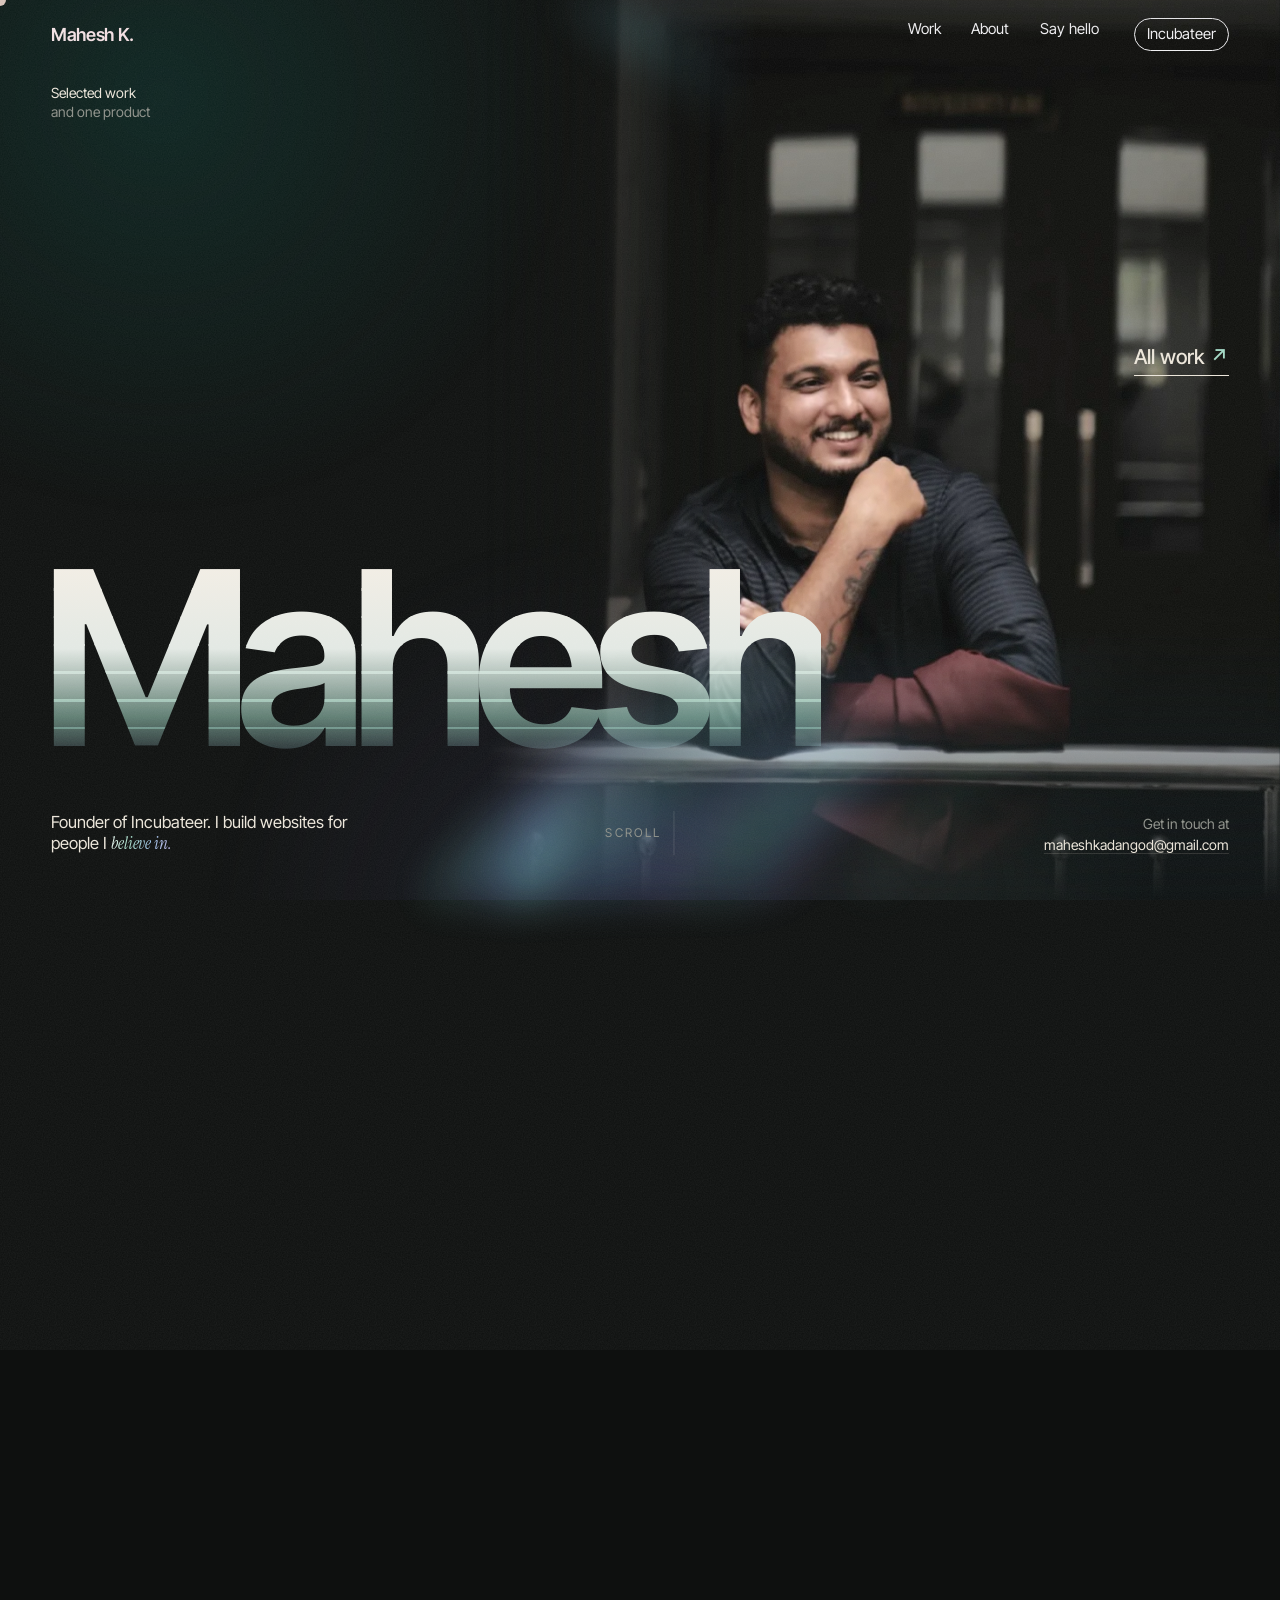
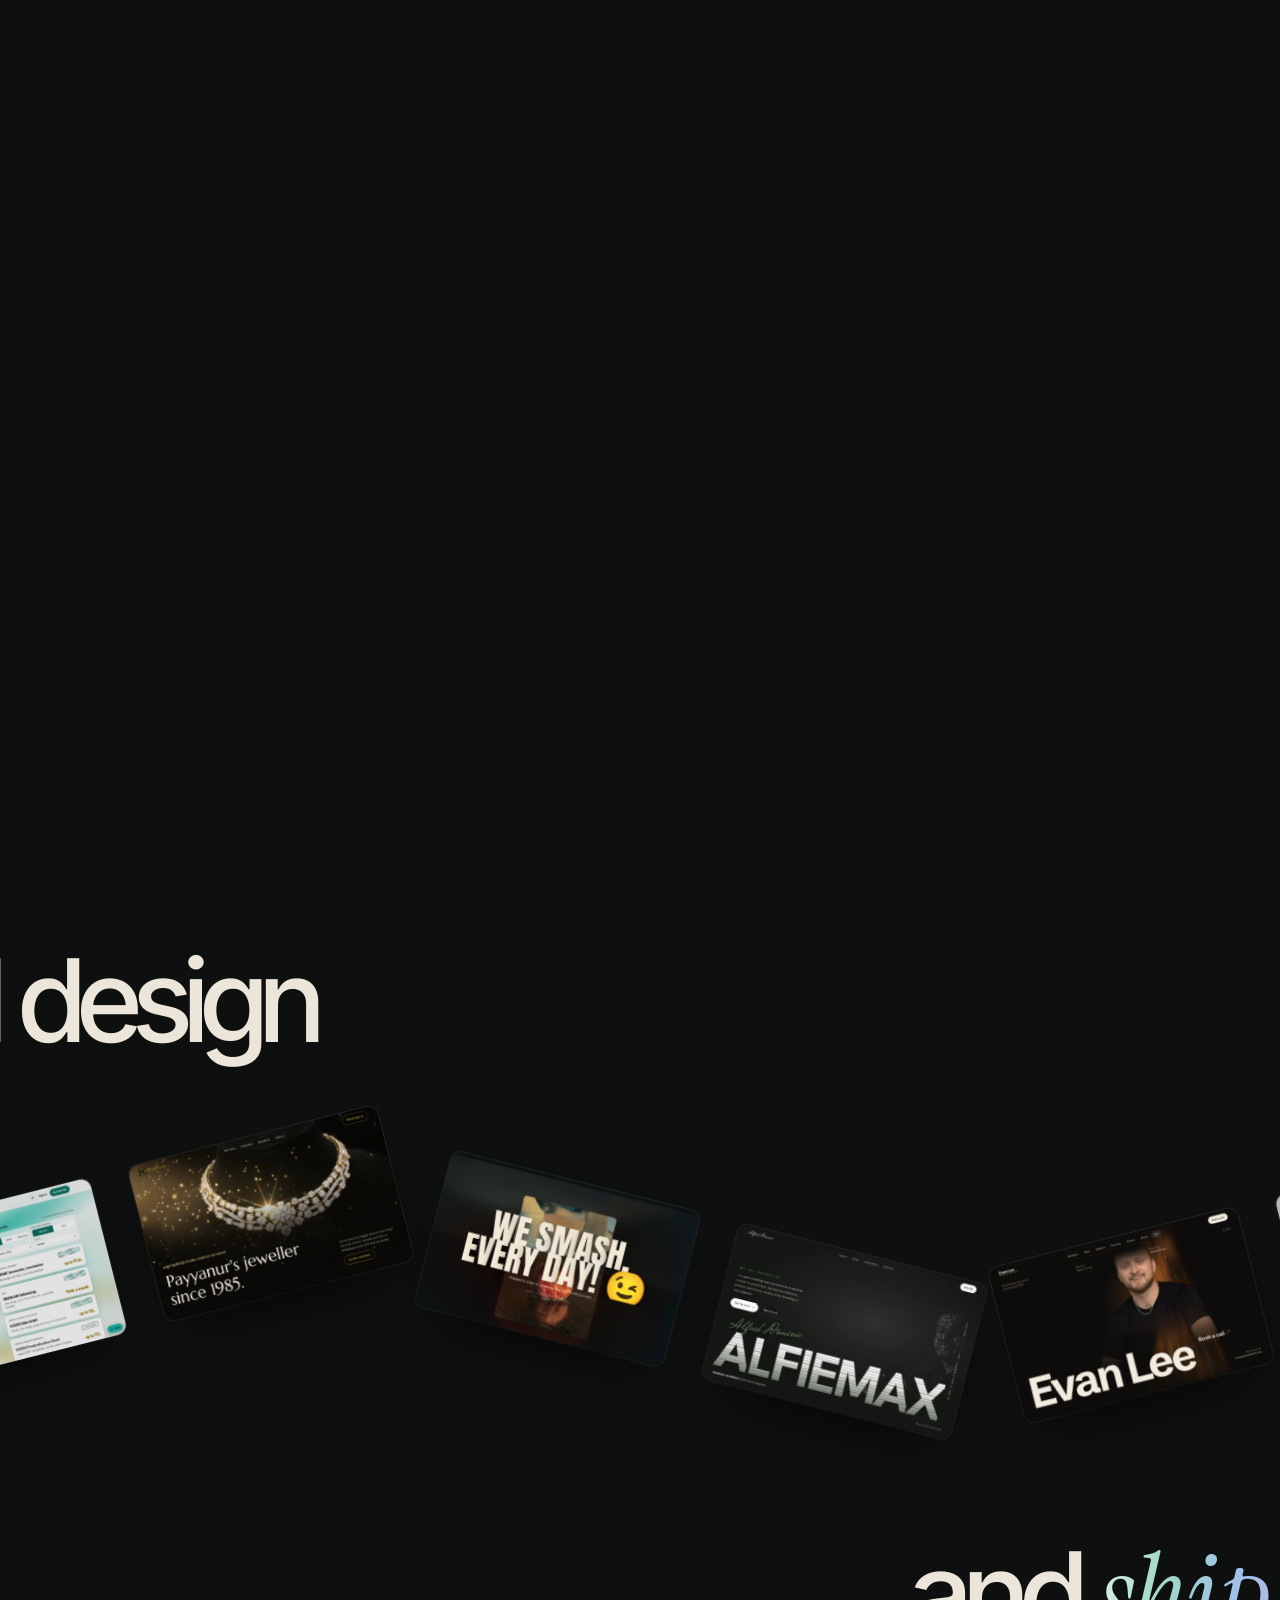
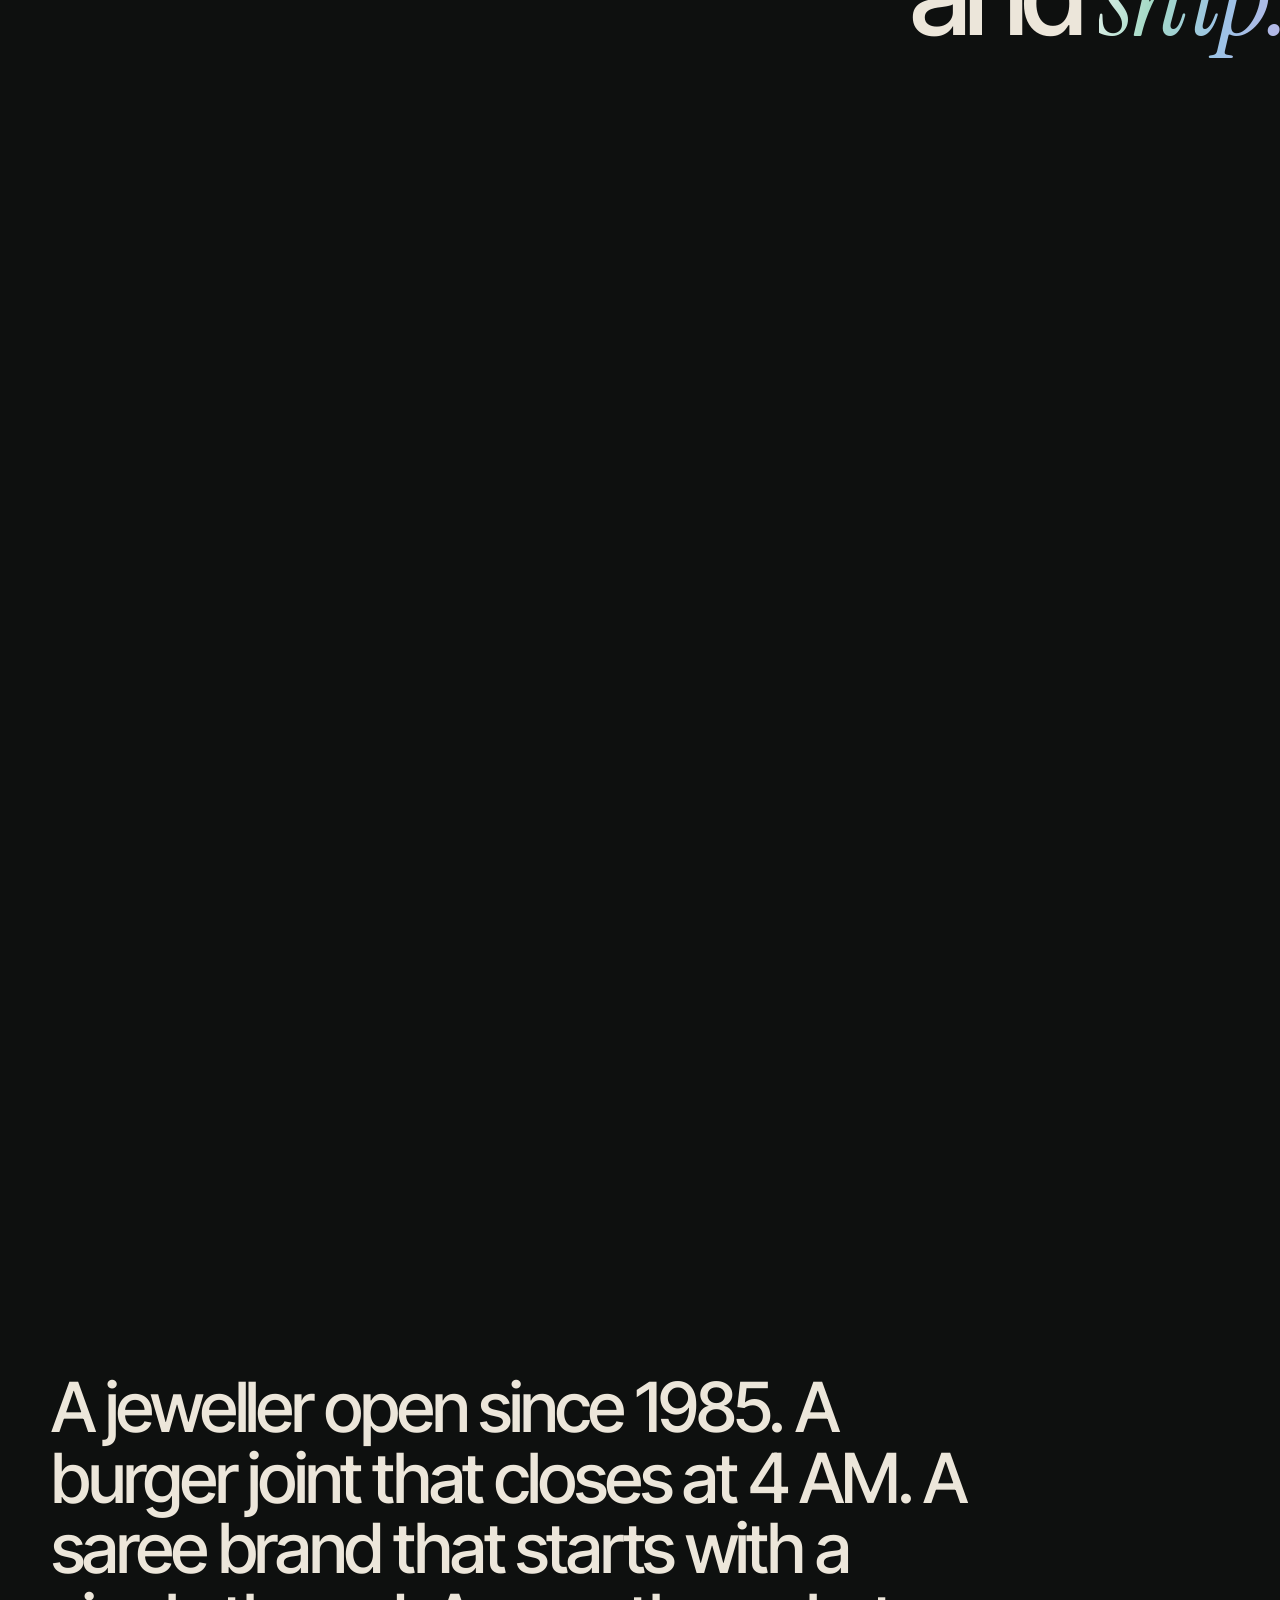
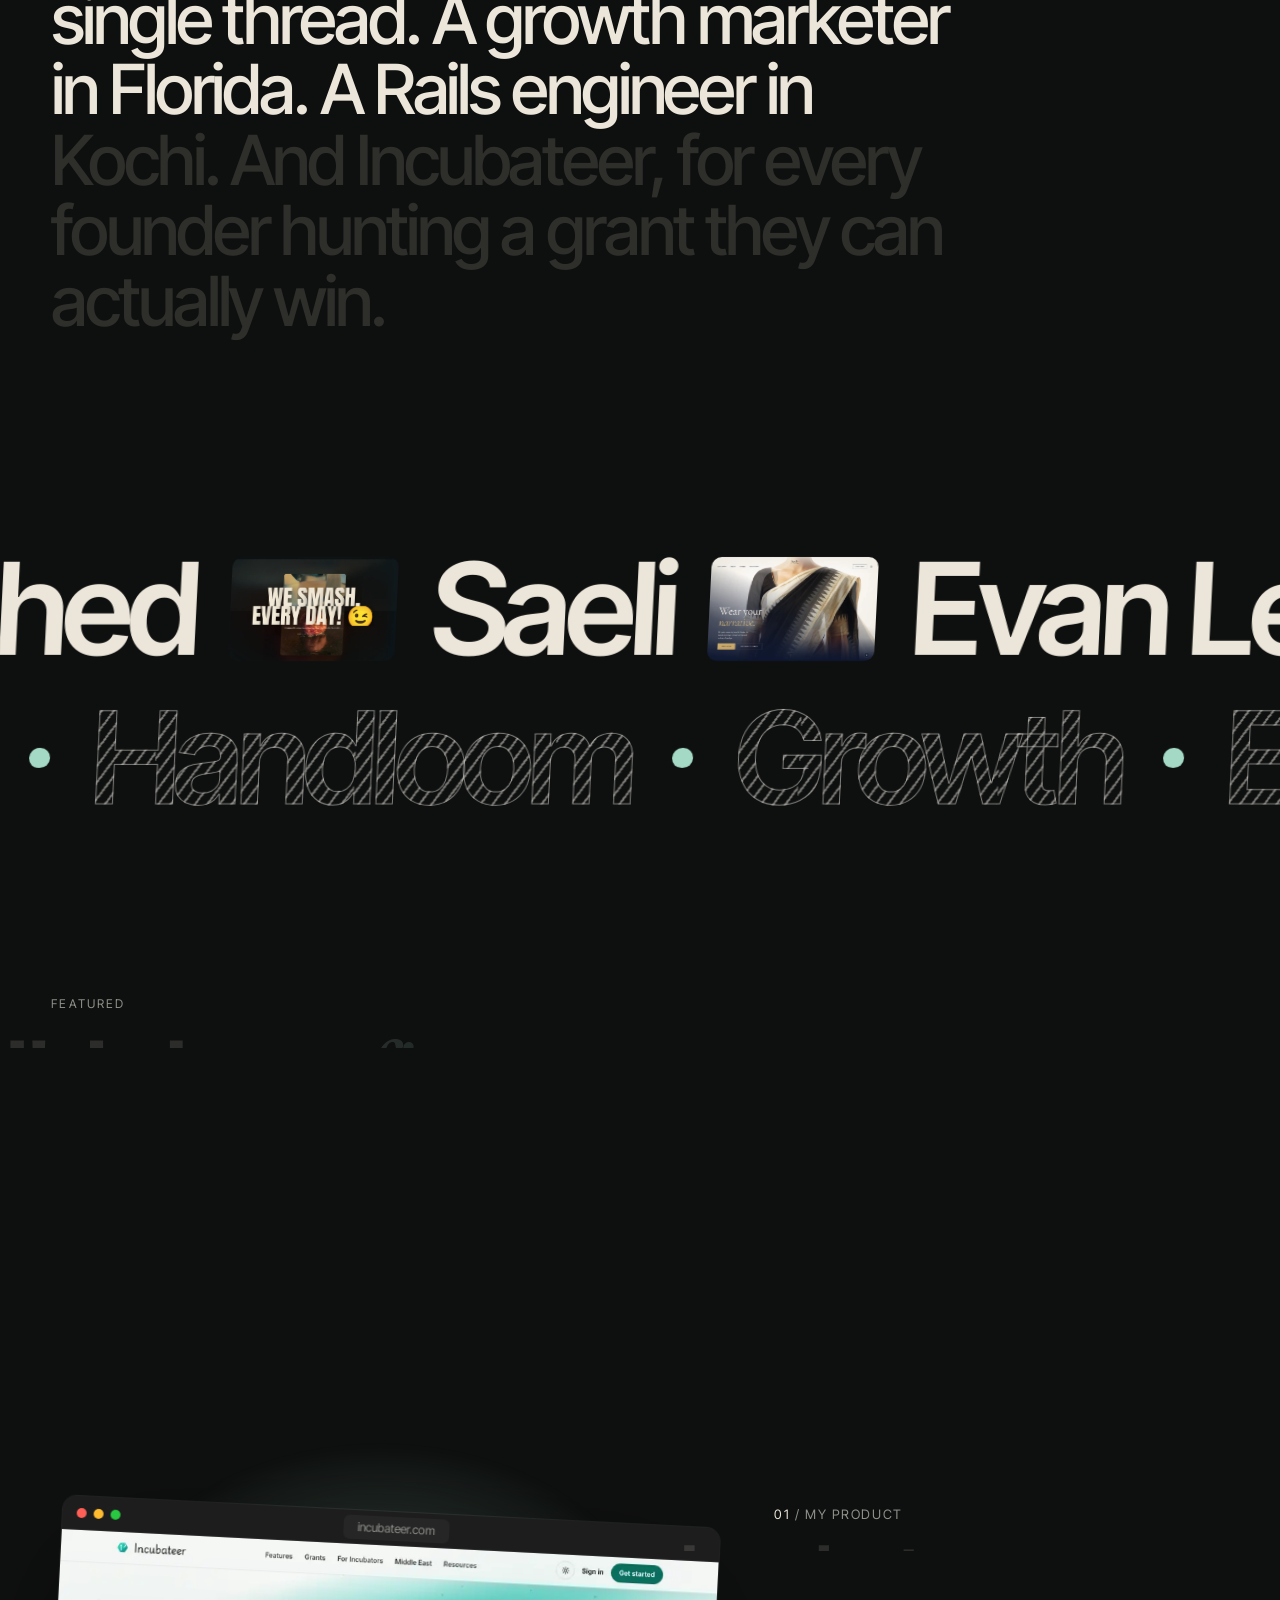
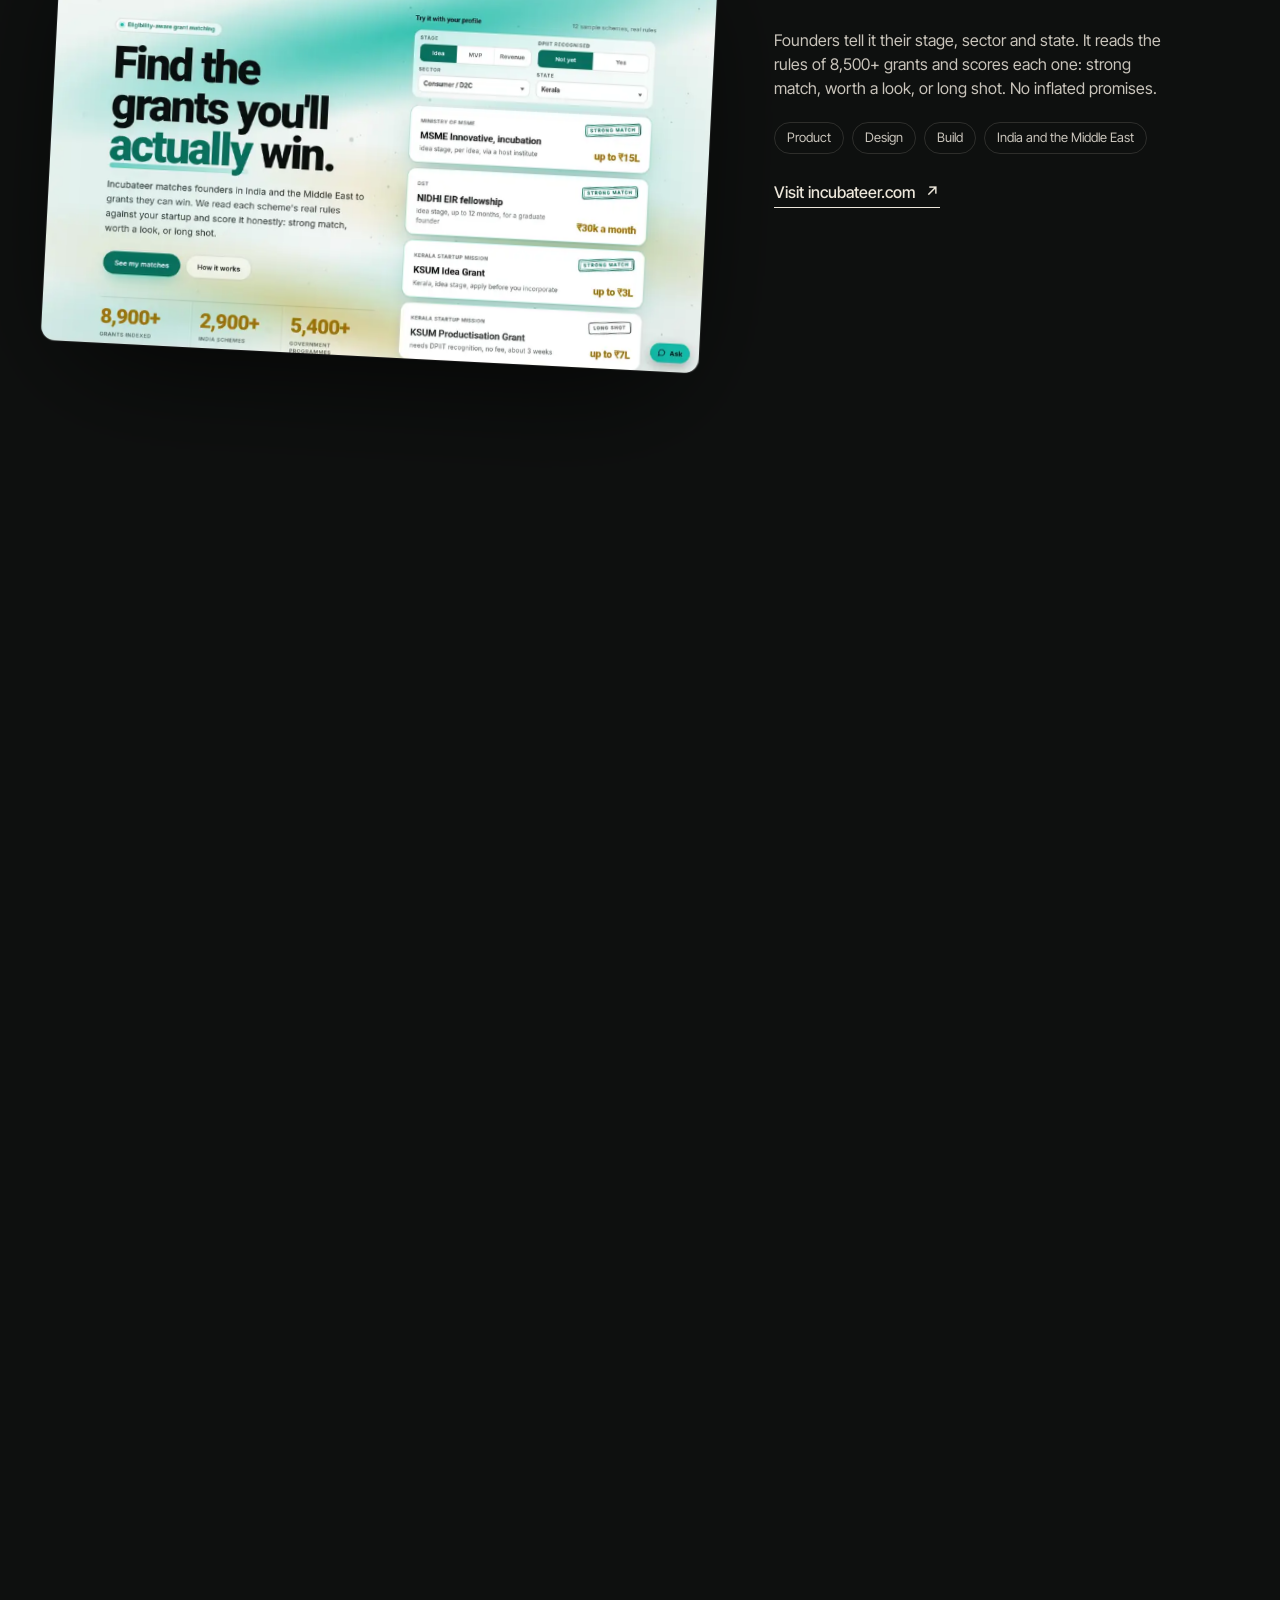
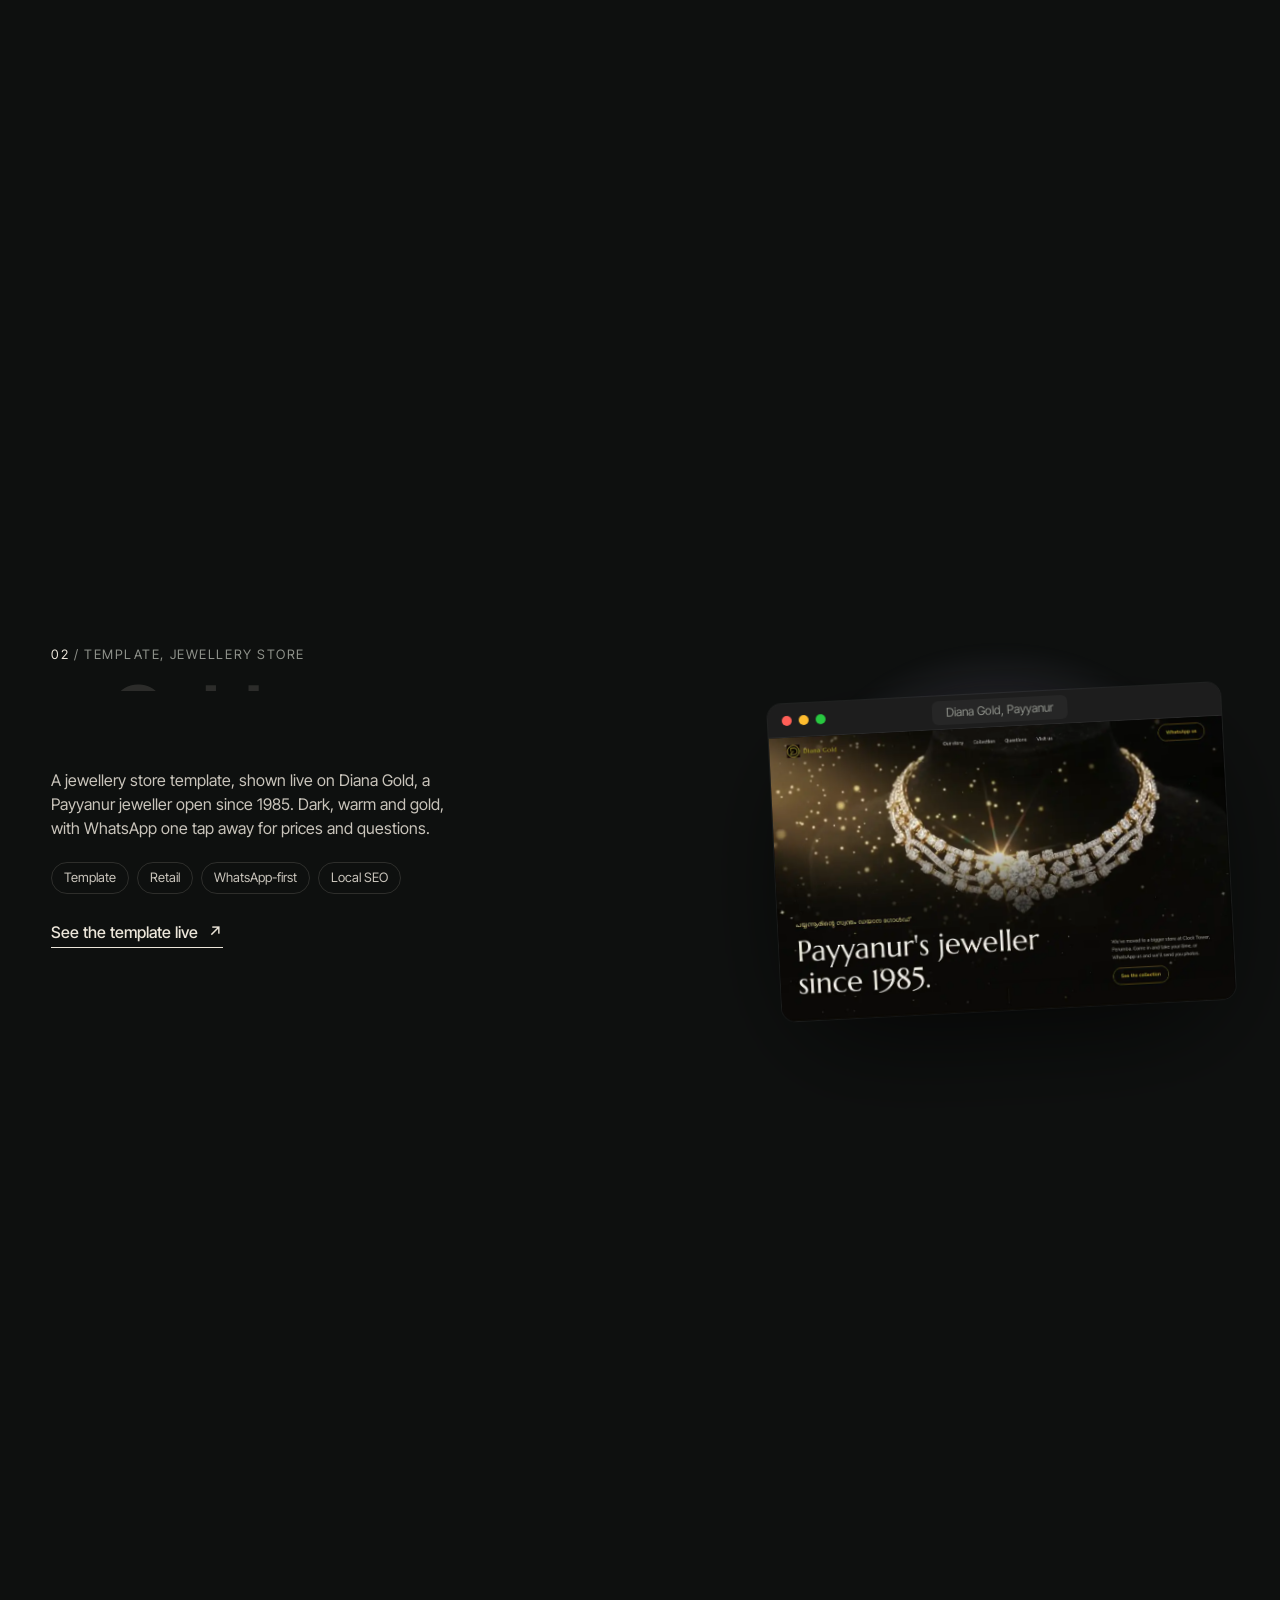
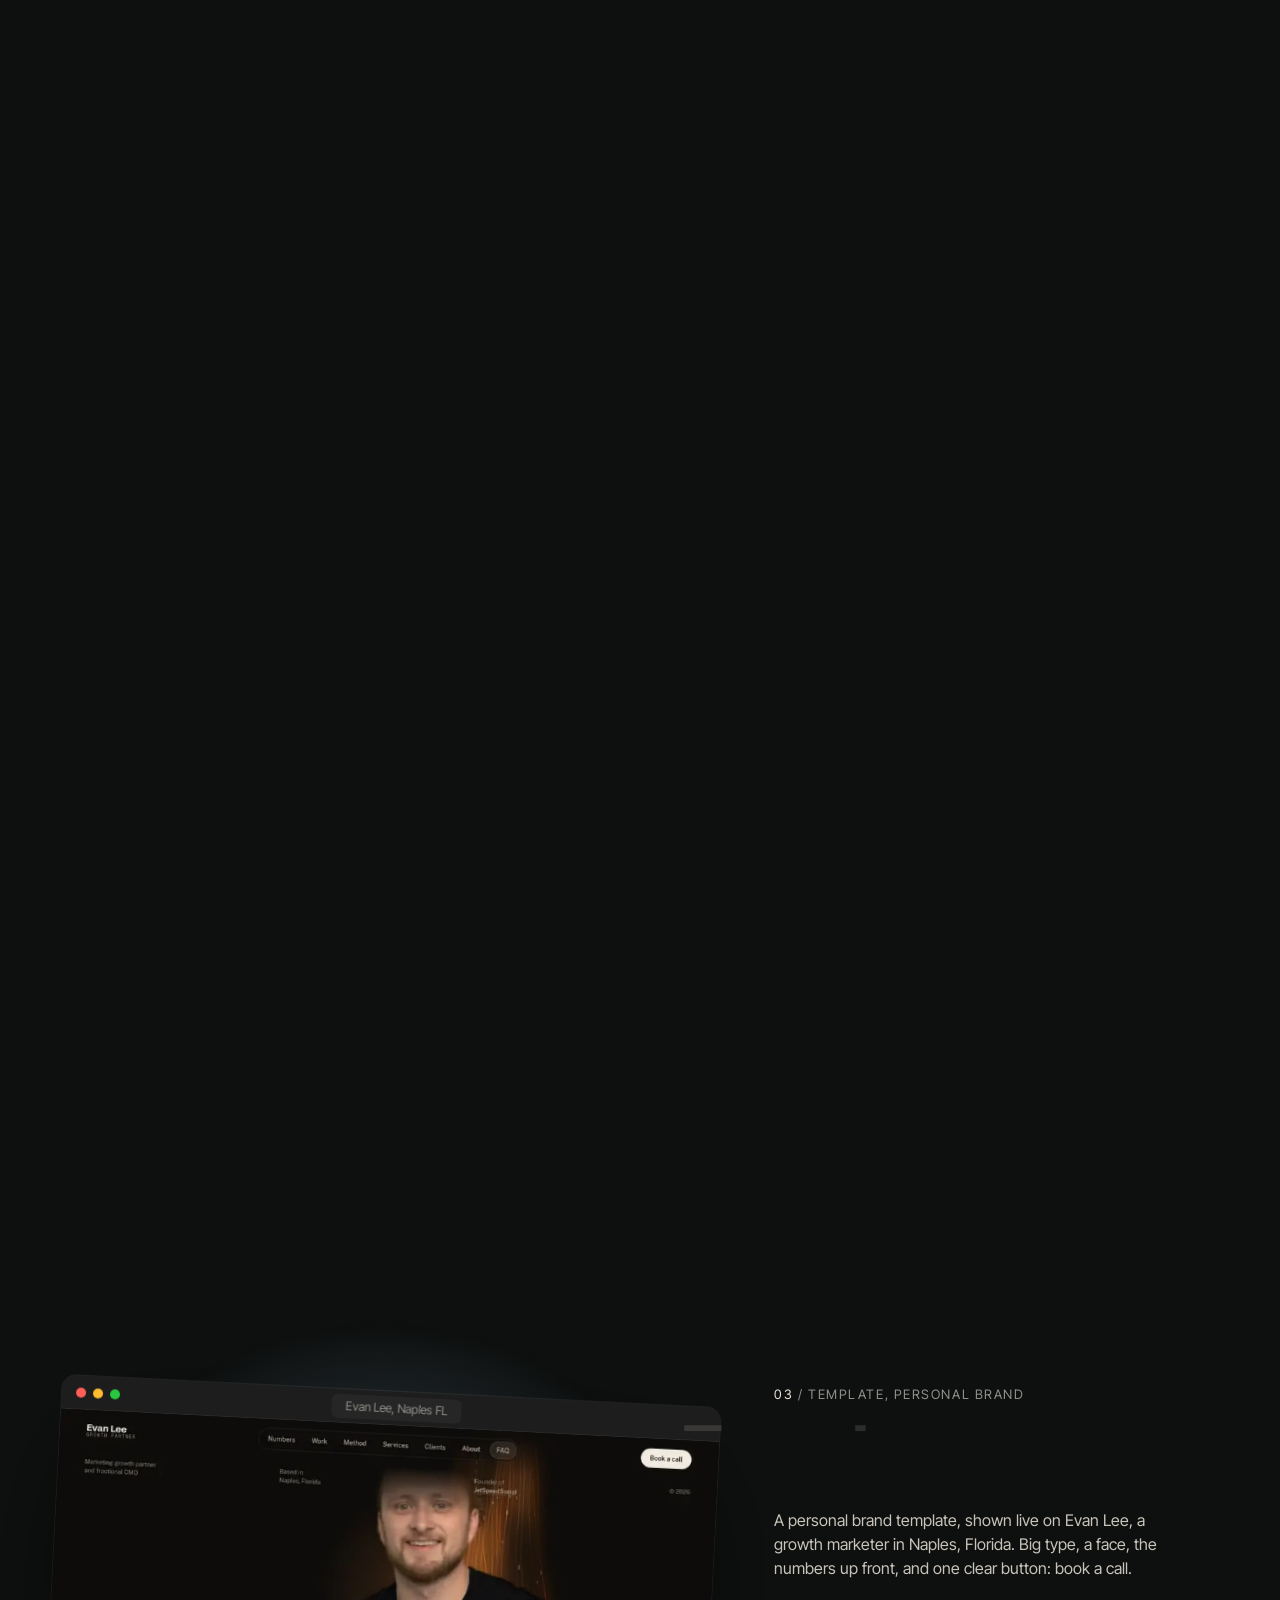
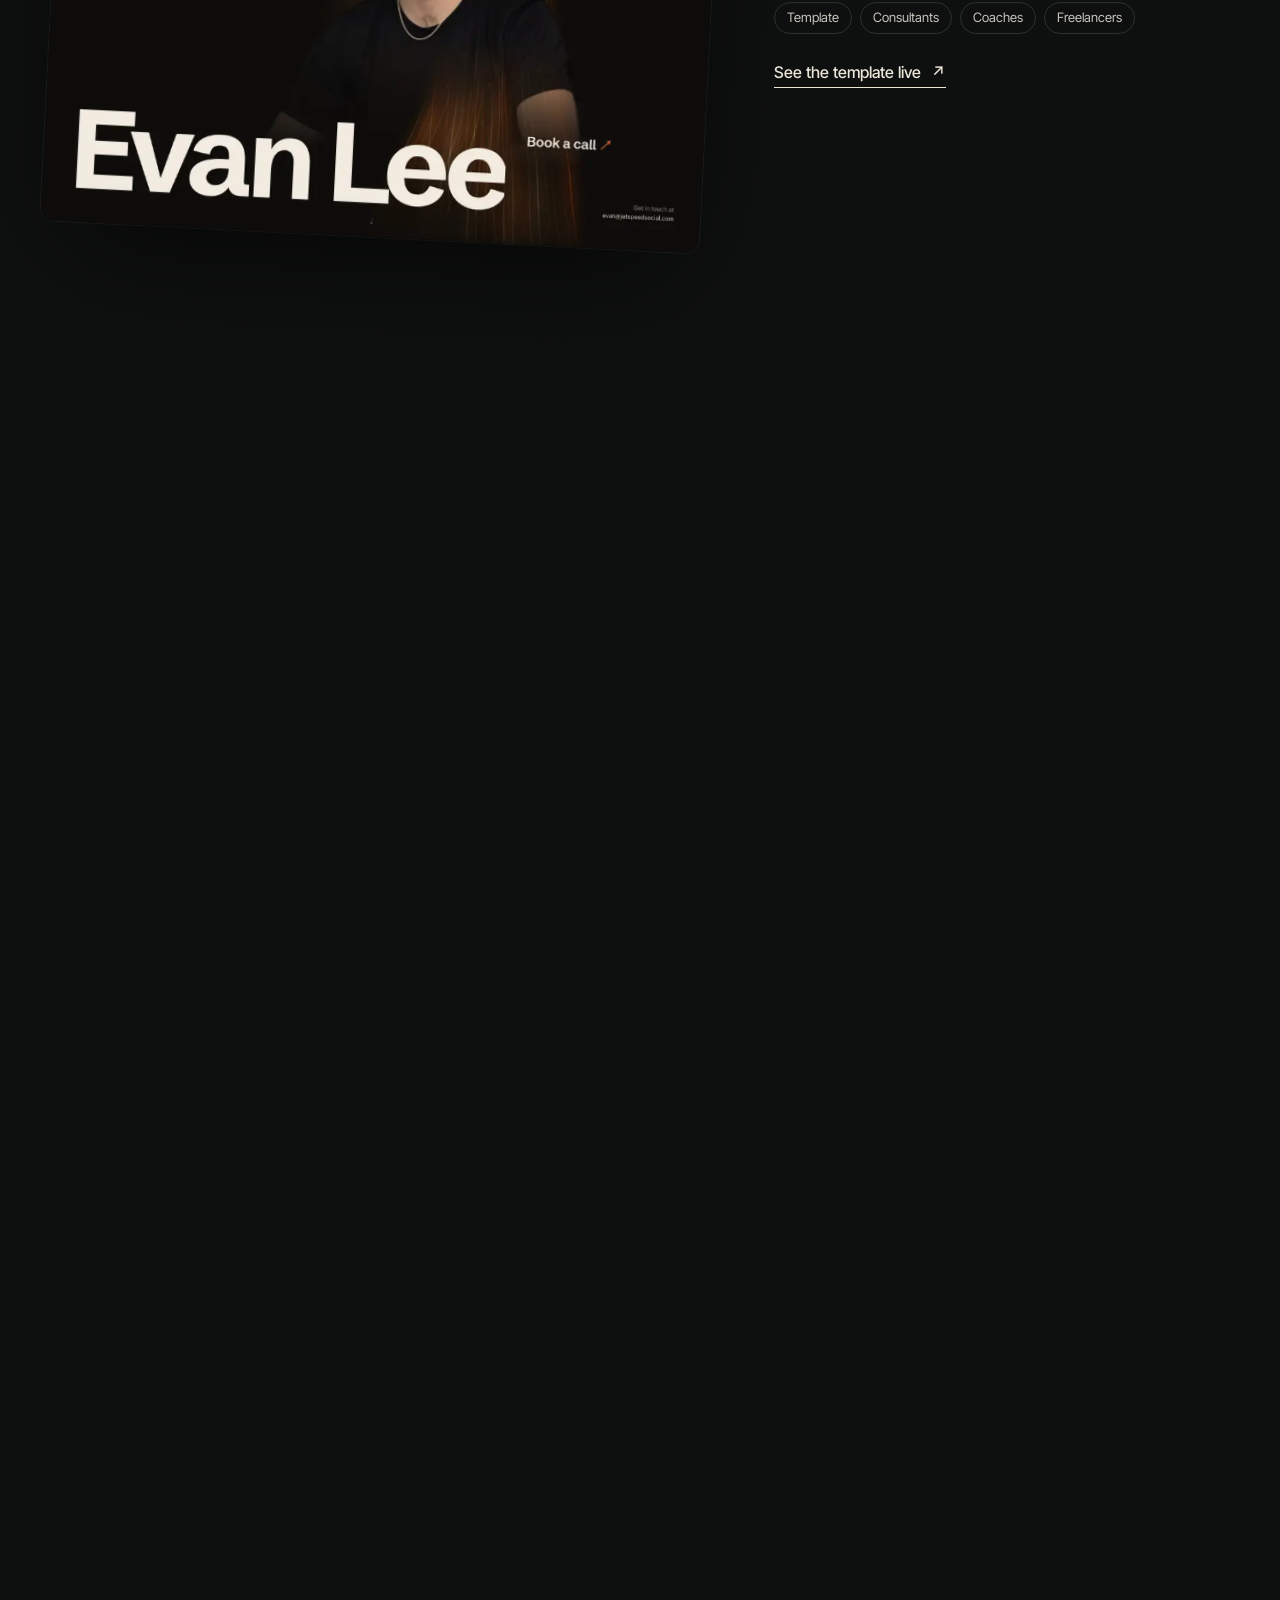
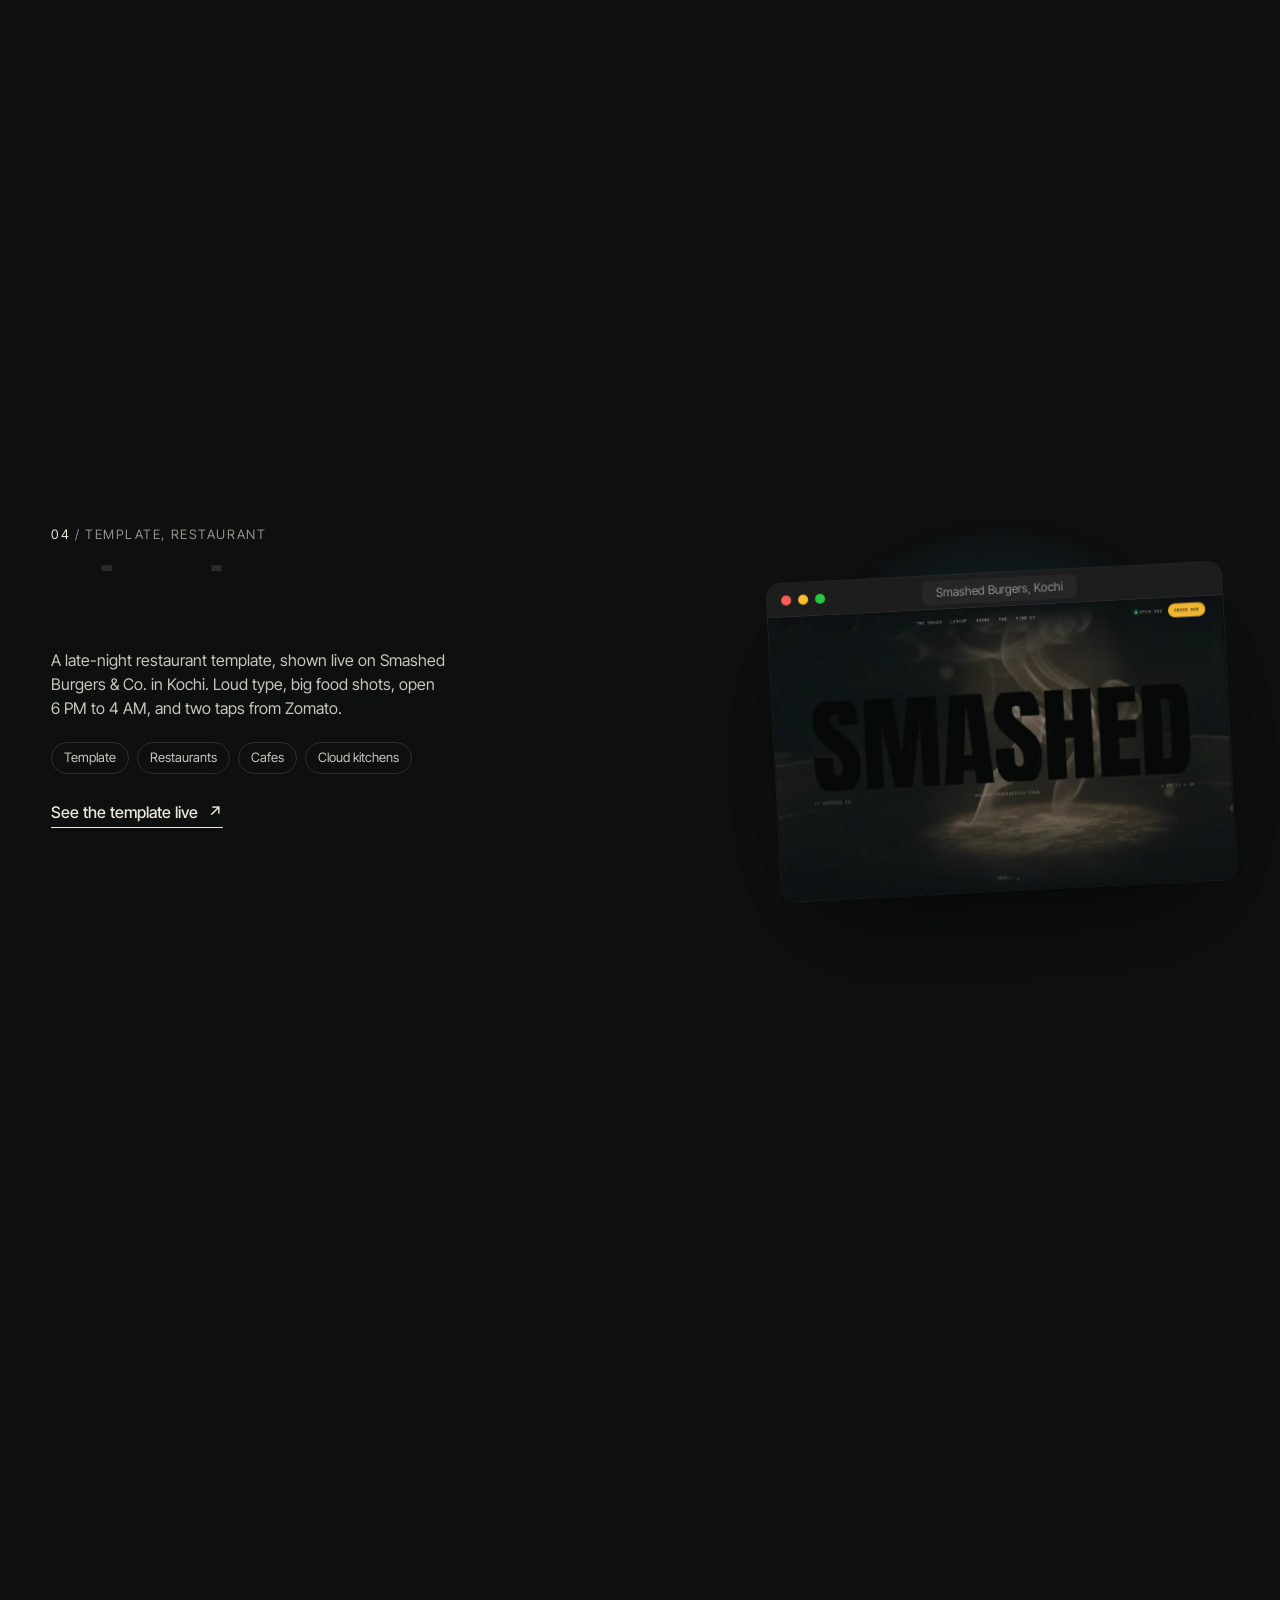
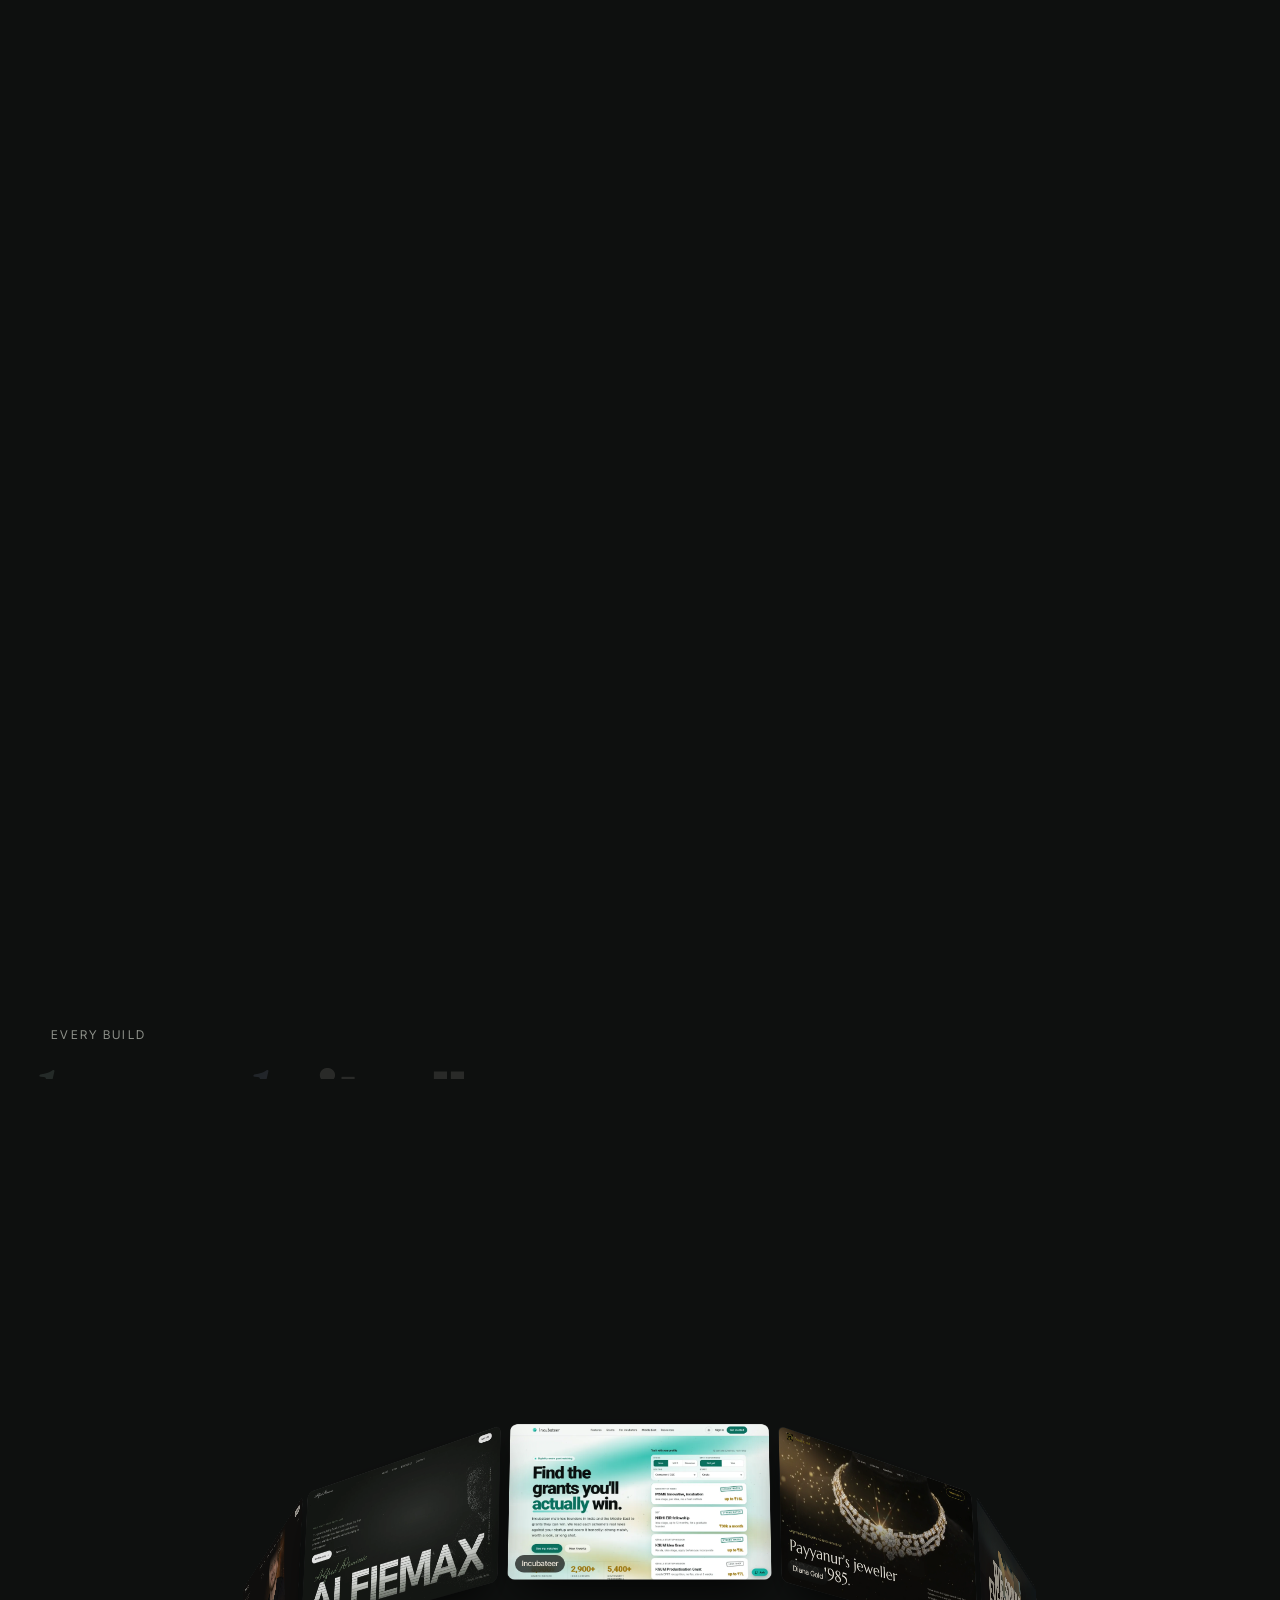
==== commit 38937b8d: "Add Alfred template, schema, FAQ, breadcrumbs and crawler files - Alfred Dominic developer portfolio" ====
--- a/index.html
+++ b/index.html
@@ -12,6 +12,272 @@
   <meta property="og:image" content="https://mahesh-portfolio-mocha-omega.vercel.app/assets/img/share-balcony.jpg">
   <meta name="twitter:card" content="summary_large_image">
   <meta name="twitter:creator" content="@MahesK9">
+  <link rel="canonical" href="https://mahesh-portfolio-mocha-omega.vercel.app/">
+  <meta name="robots" content="index, follow, max-image-preview:large, max-snippet:-1">
+  <meta name="author" content="Mahesh Kadamkode">
+  <meta name="geo.region" content="IN-KL">
+  <meta name="geo.placename" content="Kerala, India">
+  <meta property="og:url" content="https://mahesh-portfolio-mocha-omega.vercel.app/">
+  <meta property="og:site_name" content="Mahesh Kadamkode">
+  <meta property="og:locale" content="en_IN">
+  <meta property="og:image:alt" content="Mahesh Kadamkode smiling on a balcony">
+  <meta name="twitter:title" content="Mahesh Kadamkode, founder of Incubateer">
+  <meta name="twitter:description" content="Founder of Incubateer. Websites for people I believe in.">
+  <meta name="twitter:image" content="https://mahesh-portfolio-mocha-omega.vercel.app/assets/img/share-balcony.jpg">
+  <script type="application/ld+json">
+{
+ "@context": "https://schema.org",
+ "@graph": [
+  {
+   "@type": "WebSite",
+   "@id": "https://mahesh-portfolio-mocha-omega.vercel.app/#website",
+   "url": "https://mahesh-portfolio-mocha-omega.vercel.app/",
+   "name": "Mahesh Kadamkode",
+   "inLanguage": "en",
+   "publisher": {
+    "@id": "https://mahesh-portfolio-mocha-omega.vercel.app/#person"
+   }
+  },
+  {
+   "@type": "ProfilePage",
+   "@id": "https://mahesh-portfolio-mocha-omega.vercel.app/#webpage",
+   "url": "https://mahesh-portfolio-mocha-omega.vercel.app/",
+   "name": "Mahesh Kadamkode | Founder of Incubateer",
+   "isPartOf": {
+    "@id": "https://mahesh-portfolio-mocha-omega.vercel.app/#website"
+   },
+   "mainEntity": {
+    "@id": "https://mahesh-portfolio-mocha-omega.vercel.app/#person"
+   },
+   "about": {
+    "@id": "https://mahesh-portfolio-mocha-omega.vercel.app/#person"
+   },
+   "breadcrumb": {
+    "@id": "https://mahesh-portfolio-mocha-omega.vercel.app/#breadcrumb"
+   },
+   "inLanguage": "en",
+   "dateModified": "2026-11-01"
+  },
+  {
+   "@type": "Person",
+   "@id": "https://mahesh-portfolio-mocha-omega.vercel.app/#person",
+   "name": "Mahesh Kadamkode",
+   "alternateName": [
+    "Mahesh K",
+    "Mahesh K."
+   ],
+   "jobTitle": "Founder",
+   "description": "Solo, bootstrapped founder of Incubateer, a grant and funding discovery platform for startup founders.",
+   "url": "https://mahesh-portfolio-mocha-omega.vercel.app/",
+   "image": "https://mahesh-portfolio-mocha-omega.vercel.app/assets/img/share-balcony.jpg",
+   "email": "mailto:maheshkadangod@gmail.com",
+   "telephone": "+919061463367",
+   "address": {
+    "@type": "PostalAddress",
+    "addressRegion": "Kerala",
+    "addressCountry": "IN"
+   },
+   "worksFor": {
+    "@id": "https://incubateer.com/#organization"
+   },
+   "founder": {
+    "@id": "https://incubateer.com/#organization"
+   },
+   "knowsAbout": [
+    "Startup grants",
+    "Grant eligibility",
+    "Startup funding in India",
+    "Government startup schemes",
+    "Web design"
+   ],
+   "sameAs": [
+    "https://www.linkedin.com/in/maheshkadamkode/",
+    "https://x.com/MahesK9",
+    "https://www.instagram.com/maheshabhiz/",
+    "https://www.facebook.com/maheshabhiz"
+   ]
+  },
+  {
+   "@type": "Organization",
+   "@id": "https://incubateer.com/#organization",
+   "name": "Incubateer",
+   "url": "https://incubateer.com/",
+   "slogan": "Find the grants you'll actually win.",
+   "description": "A grant and funding discovery platform that scores every grant honestly against your startup: strong match, worth a look or long shot.",
+   "founder": {
+    "@id": "https://mahesh-portfolio-mocha-omega.vercel.app/#person"
+   },
+   "areaServed": [
+    "India",
+    "Middle East",
+    "Worldwide"
+   ],
+   "sameAs": [
+    "https://app.incubateer.com/"
+   ]
+  },
+  {
+   "@type": "ItemList",
+   "@id": "https://mahesh-portfolio-mocha-omega.vercel.app/#work",
+   "name": "Product and templates by Mahesh Kadamkode",
+   "itemListElement": [
+    {
+     "@type": "ListItem",
+     "position": 1,
+     "item": {
+      "@type": "CreativeWork",
+      "name": "Incubateer",
+      "url": "https://incubateer.com/",
+      "description": "Grant and funding discovery platform",
+      "creator": {
+       "@id": "https://mahesh-portfolio-mocha-omega.vercel.app/#person"
+      }
+     }
+    },
+    {
+     "@type": "ListItem",
+     "position": 2,
+     "item": {
+      "@type": "CreativeWork",
+      "name": "Diana Gold",
+      "url": "https://dazzling-starburst-4495fc.netlify.app/",
+      "description": "Jewellery website template",
+      "creator": {
+       "@id": "https://mahesh-portfolio-mocha-omega.vercel.app/#person"
+      }
+     }
+    },
+    {
+     "@type": "ListItem",
+     "position": 3,
+     "item": {
+      "@type": "CreativeWork",
+      "name": "Smashed Burgers & Co.",
+      "url": "https://smashed-zeta.vercel.app/",
+      "description": "Restaurant website template",
+      "creator": {
+       "@id": "https://mahesh-portfolio-mocha-omega.vercel.app/#person"
+      }
+     }
+    },
+    {
+     "@type": "ListItem",
+     "position": 4,
+     "item": {
+      "@type": "CreativeWork",
+      "name": "Saeli Stories",
+      "url": "https://saeli-stories.netlify.app/",
+      "description": "Fashion website template",
+      "creator": {
+       "@id": "https://mahesh-portfolio-mocha-omega.vercel.app/#person"
+      }
+     }
+    },
+    {
+     "@type": "ListItem",
+     "position": 5,
+     "item": {
+      "@type": "CreativeWork",
+      "name": "Evan Lee",
+      "url": "https://evan-henna.vercel.app/",
+      "description": "Personal brand website template",
+      "creator": {
+       "@id": "https://mahesh-portfolio-mocha-omega.vercel.app/#person"
+      }
+     }
+    },
+    {
+     "@type": "ListItem",
+     "position": 6,
+     "item": {
+      "@type": "CreativeWork",
+      "name": "Alfred Dominic",
+      "url": "https://alfred-one-taupe.vercel.app/",
+      "description": "Developer portfolio website template",
+      "creator": {
+       "@id": "https://mahesh-portfolio-mocha-omega.vercel.app/#person"
+      }
+     }
+    }
+   ]
+  },
+  {
+   "@type": "BreadcrumbList",
+   "@id": "https://mahesh-portfolio-mocha-omega.vercel.app/#breadcrumb",
+   "itemListElement": [
+    {
+     "@type": "ListItem",
+     "position": 1,
+     "name": "Home",
+     "item": "https://mahesh-portfolio-mocha-omega.vercel.app/"
+    }
+   ]
+  },
+  {
+   "@type": "FAQPage",
+   "@id": "https://mahesh-portfolio-mocha-omega.vercel.app/#faq",
+   "mainEntity": [
+    {
+     "@type": "Question",
+     "name": "Who is Mahesh Kadamkode?",
+     "acceptedAnswer": {
+      "@type": "Answer",
+      "text": "I'm Mahesh Kadamkode, a solo, bootstrapped founder from Kerala, India. I build Incubateer, a grant and funding discovery platform for startup founders, and I make websites for people I believe in."
+     }
+    },
+    {
+     "@type": "Question",
+     "name": "What is Incubateer?",
+     "acceptedAnswer": {
+      "@type": "Answer",
+      "text": "Incubateer is a grant and funding discovery platform. It indexes 8,500+ grants and programmes, reads each one's eligibility rules and scores them against your startup as a strong match, worth a look or a long shot. The promise is in the tagline: find the grants you'll actually win."
+     }
+    },
+    {
+     "@type": "Question",
+     "name": "What does honest eligibility mean?",
+     "acceptedAnswer": {
+      "@type": "Answer",
+      "text": "It means a founder hears the odds before spending the time. A long shot gets called a long shot. If a hard rule rules you out, Incubateer says so up front, not three weeks into an application."
+     }
+    },
+    {
+     "@type": "Question",
+     "name": "Are the websites on this page client work?",
+     "acceptedAnswer": {
+      "@type": "Answer",
+      "text": "They're templates. Each one started as a site for a friend: a jeweller, a burger place, a saree brand, a marketer and an engineer. All of them are live, so you can click through before you ask for one shaped for your business."
+     }
+    },
+    {
+     "@type": "Question",
+     "name": "Can you build a website for my business?",
+     "acceptedAnswer": {
+      "@type": "Answer",
+      "text": "Yes. Pick the template closest to what you need, then message me on WhatsApp, call +91 90614 63367 or email maheshkadangod@gmail.com. Tell me what the business does and who it's for."
+     }
+    },
+    {
+     "@type": "Question",
+     "name": "Do you speak about startup funding?",
+     "acceptedAnswer": {
+      "@type": "Answer",
+      "text": "Yes. I talk about grants, eligibility and why most founders apply for the wrong ones. Write to me with the event, the audience and the date."
+     }
+    },
+    {
+     "@type": "Question",
+     "name": "Where are you based?",
+     "acceptedAnswer": {
+      "@type": "Answer",
+      "text": "Kerala, India. I work with founders in India, the Middle East and further away, mostly over WhatsApp and email."
+     }
+    }
+   ]
+  }
+ ]
+}
+  </script>
   <link rel="icon" href="favicon.svg" type="image/svg+xml">
   <link rel="preconnect" href="https://fonts.googleapis.com">
   <link rel="preconnect" href="https://fonts.gstatic.com" crossorigin>
@@ -51,7 +317,7 @@
       <div class="hero__intro">
         <p class="hero__kicker">Selected work<br><span class="dim">and one product</span></p>
         <a class="hero__all" href="#work" data-cursor="View">All work <span aria-hidden="true">↗</span></a>
-        <h1 class="hero__name">Mahesh</h1>
+        <h1 class="hero__name">Mahesh<span class="sr-only"> Kadamkode, founder of Incubateer</span></h1>
         <p class="hero__lede">Founder of Incubateer. I build websites for people I <em>believe in.</em></p>
         <p class="hero__contact"><span class="dim">Get in touch at</span><br><a href="mailto:maheshkadangod@gmail.com">maheshkadangod@gmail.com</a></p>
         <div class="hero__scroll"><span>Scroll</span><i></i></div>
@@ -74,7 +340,7 @@
         <div class="rcard"><img src="assets/work/incubateer-cover.webp" alt=""></div>
         <div class="rcard"><img src="assets/work/diana-cover.webp" alt=""></div>
         <div class="rcard"><img src="assets/work/smashed-cover.webp" alt=""></div>
-        <div class="rcard"><img src="assets/work/saeli-cover.webp" alt=""></div>
+        <div class="rcard"><img src="assets/work/alfred-cover.webp" alt=""></div>
         <div class="rcard"><img src="assets/work/evan-cover.webp" alt=""></div>
       </div>
       <h2 class="ribbon__text">
@@ -86,7 +352,7 @@
     <!-- STATEMENT -->
     <section class="statement" aria-label="About the work">
       <p class="statement__text" data-words>
-        A jeweller open since 1985. A burger joint that closes at 4 AM. A saree brand that starts with a single thread. A growth marketer in Florida. And Incubateer, for every founder hunting a grant they can actually win.
+        A jeweller open since 1985. A burger joint that closes at 4 AM. A saree brand that starts with a single thread. A growth marketer in Florida. A Rails engineer in Kochi. And Incubateer, for every founder hunting a grant they can actually win.
       </p>
     </section>
 
@@ -99,6 +365,7 @@
           <span class="mq">Smashed</span><img class="mq-img" src="assets/work/smashed-cover.webp" alt="" loading="lazy">
           <span class="mq">Saeli</span><img class="mq-img" src="assets/work/saeli-cover.webp" alt="" loading="lazy">
           <span class="mq">Evan Lee</span><img class="mq-img" src="assets/work/evan-cover.webp" alt="" loading="lazy">
+          <span class="mq">Alfred</span><img class="mq-img" src="assets/work/alfred-cover.webp" alt="" loading="lazy">
         </div>
       </div>
       <div class="marquee__row marquee__row--outline" data-dir="1">
@@ -108,6 +375,7 @@
           <span class="mq">Burgers</span><span class="mq-dot"></span>
           <span class="mq">Handloom</span><span class="mq-dot"></span>
           <span class="mq">Growth</span><span class="mq-dot"></span>
+          <span class="mq">Engineering</span><span class="mq-dot"></span>
         </div>
       </div>
     </section>
@@ -205,11 +473,13 @@
           <a class="panel" href="https://smashed-zeta.vercel.app/" target="_blank" rel="noopener" data-cursor="Visit"><img src="assets/work/smashed-cover.webp" alt="Smashed Burgers and Co." loading="lazy"><span>Smashed</span></a>
           <a class="panel" href="https://saeli-stories.netlify.app/" target="_blank" rel="noopener" data-cursor="Visit"><img src="assets/work/saeli-cover.webp" alt="Saeli Stories" loading="lazy"><span>Saeli Stories</span></a>
           <a class="panel" href="https://evan-henna.vercel.app/" target="_blank" rel="noopener" data-cursor="Visit"><img src="assets/work/evan-cover.webp" alt="Evan Lee" loading="lazy"><span>Evan Lee</span></a>
+          <a class="panel" href="https://alfred-one-taupe.vercel.app/" target="_blank" rel="noopener" data-cursor="Visit"><img src="assets/work/alfred-cover.webp" alt="Alfred Dominic" loading="lazy"><span>Alfred Dominic</span></a>
           <a class="panel" href="https://incubateer.com/" target="_blank" rel="noopener" data-cursor="Visit" aria-hidden="true" tabindex="-1"><img src="assets/work/incubateer-cover.webp" alt="" loading="lazy"><span>Incubateer</span></a>
           <a class="panel" href="https://dazzling-starburst-4495fc.netlify.app/" target="_blank" rel="noopener" data-cursor="Visit" aria-hidden="true" tabindex="-1"><img src="assets/work/diana-cover.webp" alt="" loading="lazy"><span>Diana Gold</span></a>
           <a class="panel" href="https://smashed-zeta.vercel.app/" target="_blank" rel="noopener" data-cursor="Visit" aria-hidden="true" tabindex="-1"><img src="assets/work/smashed-cover.webp" alt="" loading="lazy"><span>Smashed</span></a>
           <a class="panel" href="https://saeli-stories.netlify.app/" target="_blank" rel="noopener" data-cursor="Visit" aria-hidden="true" tabindex="-1"><img src="assets/work/saeli-cover.webp" alt="" loading="lazy"><span>Saeli Stories</span></a>
           <a class="panel" href="https://evan-henna.vercel.app/" target="_blank" rel="noopener" data-cursor="Visit" aria-hidden="true" tabindex="-1"><img src="assets/work/evan-cover.webp" alt="" loading="lazy"><span>Evan Lee</span></a>
+          <a class="panel" href="https://alfred-one-taupe.vercel.app/" target="_blank" rel="noopener" data-cursor="Visit" aria-hidden="true" tabindex="-1"><img src="assets/work/alfred-cover.webp" alt="" loading="lazy"><span>Alfred Dominic</span></a>
         </div>
         </div>
       </div>
@@ -228,6 +498,7 @@
           <a class="acard" href="https://evan-henna.vercel.app/" target="_blank" rel="noopener" data-cursor="Visit"><img src="assets/work/evan-cover.webp" alt="Evan Lee" loading="lazy"><span>Evan Lee</span></a>
           <a class="acard" href="https://smashed-zeta.vercel.app/" target="_blank" rel="noopener" data-cursor="Visit"><img src="assets/work/smashed-cover.webp" alt="Smashed Burgers and Co." loading="lazy"><span>Smashed</span></a>
           <a class="acard" href="https://saeli-stories.netlify.app/" target="_blank" rel="noopener" data-cursor="Visit"><img src="assets/work/saeli-cover.webp" alt="Saeli Stories" loading="lazy"><span>Saeli Stories</span></a>
+          <a class="acard" href="https://alfred-one-taupe.vercel.app/" target="_blank" rel="noopener" data-cursor="Visit"><img src="assets/work/alfred-cover.webp" alt="Alfred Dominic" loading="lazy"><span>Alfred Dominic</span></a>
         </div>
       </div>
       <ul class="index__list">
@@ -236,6 +507,7 @@
         <li><a href="https://smashed-zeta.vercel.app/" target="_blank" rel="noopener" data-preview="assets/work/smashed-cover.webp" data-cursor="Visit"><span class="i-name">Smashed Burgers &amp; Co.</span><span class="i-type">Restaurant template</span><span class="i-place">Kochi, Kerala</span><span class="i-go" aria-hidden="true">↗</span></a></li>
         <li><a href="https://saeli-stories.netlify.app/" target="_blank" rel="noopener" data-preview="assets/work/saeli-cover.webp" data-cursor="Visit"><span class="i-name">Saeli Stories</span><span class="i-type">Fashion template</span><span class="i-place">Kerala</span><span class="i-go" aria-hidden="true">↗</span></a></li>
         <li><a href="https://evan-henna.vercel.app/" target="_blank" rel="noopener" data-preview="assets/work/evan-cover.webp" data-cursor="Visit"><span class="i-name">Evan Lee</span><span class="i-type">Personal brand template</span><span class="i-place">Naples, Florida</span><span class="i-go" aria-hidden="true">↗</span></a></li>
+        <li><a href="https://alfred-one-taupe.vercel.app/" target="_blank" rel="noopener" data-preview="assets/work/alfred-cover.webp" data-cursor="Visit"><span class="i-name">Alfred Dominic</span><span class="i-type">Developer portfolio template</span><span class="i-place">Kochi, Kerala</span><span class="i-go" aria-hidden="true">↗</span></a></li>
       </ul>
       <img class="index__preview" alt="" aria-hidden="true">
     </section>
@@ -248,7 +520,7 @@
         <div class="about__text">
           <p class="eyebrow">About</p>
           <p data-reveal>I'm Mahesh, a solo founder from Kerala. I run Incubateer, a grant platform that tells founders the truth: which grants they can win, which are worth a look, and which are long shots.</p>
-          <p data-reveal>The templates here started as sites for friends: a jeweller, a burger joint, a saree brand and a marketer. Each one is live, so you can click through it before you ask for your own. I build with Claude Code and Google AI Studio, and I keep at the details until a page feels right.</p>
+          <p data-reveal>The templates here started as sites for friends: a jeweller, a burger joint, a saree brand, a marketer and an engineer. Each one is live, so you can click through it before you ask for your own. I build with Claude Code and Google AI Studio, and I keep at the details until a page feels right.</p>
           <dl class="facts" data-reveal>
             <div><dt>Building</dt><dd>Incubateer</dd></div>
             <div><dt>Based in</dt><dd>Kerala, India</dd></div>
@@ -289,6 +561,23 @@
       </div>
     </section>
 
+    <!-- FAQ -->
+    <section class="faq" id="faq" aria-label="Questions">
+      <header class="section-head">
+        <p class="eyebrow">Questions</p>
+        <h2 class="section-title">Straight <em>answers.</em></h2>
+      </header>
+      <div class="faq__list">
+        <details class="faq__item"><summary><h3>Who is Mahesh Kadamkode?</h3><i aria-hidden="true"></i></summary><p>I'm Mahesh Kadamkode, a solo, bootstrapped founder from Kerala, India. I build Incubateer, a grant and funding discovery platform for startup founders, and I make websites for people I believe in.</p></details>
+        <details class="faq__item"><summary><h3>What is Incubateer?</h3><i aria-hidden="true"></i></summary><p>Incubateer is a grant and funding discovery platform. It indexes 8,500+ grants and programmes, reads each one's eligibility rules and scores them against your startup as a strong match, worth a look or a long shot. The promise is in the tagline: find the grants you'll actually win.</p></details>
+        <details class="faq__item"><summary><h3>What does honest eligibility mean?</h3><i aria-hidden="true"></i></summary><p>It means a founder hears the odds before spending the time. A long shot gets called a long shot. If a hard rule rules you out, Incubateer says so up front, not three weeks into an application.</p></details>
+        <details class="faq__item"><summary><h3>Are the websites on this page client work?</h3><i aria-hidden="true"></i></summary><p>They're templates. Each one started as a site for a friend: a jeweller, a burger place, a saree brand, a marketer and an engineer. All of them are live, so you can click through before you ask for one shaped for your business.</p></details>
+        <details class="faq__item"><summary><h3>Can you build a website for my business?</h3><i aria-hidden="true"></i></summary><p>Yes. Pick the template closest to what you need, then message me on WhatsApp, call +91 90614 63367 or email maheshkadangod@gmail.com. Tell me what the business does and who it's for.</p></details>
+        <details class="faq__item"><summary><h3>Do you speak about startup funding?</h3><i aria-hidden="true"></i></summary><p>Yes. I talk about grants, eligibility and why most founders apply for the wrong ones. Write to me with the event, the audience and the date.</p></details>
+        <details class="faq__item"><summary><h3>Where are you based?</h3><i aria-hidden="true"></i></summary><p>Kerala, India. I work with founders in India, the Middle East and further away, mostly over WhatsApp and email.</p></details>
+      </div>
+    </section>
+
     <!-- CONTACT -->
     <section class="contact" id="contact" aria-label="Contact">
       <p class="eyebrow">Contact</p>
--- a/styles.css
+++ b/styles.css
@@ -244,7 +244,7 @@
   animation: stripe-move 6s linear infinite; padding-right: .06em;
 }
 @keyframes stripe-move { to { background-position: 160px 0; } }
-.statement, .marquee, .work, .index, .about, .contact, .ribbon { overflow-x: clip; }
+.statement, .marquee, .work, .index, .about, .contact, .ribbon, .pi-problem, .pi-score, .pi-how, .pi-numbers { overflow-x: clip; }
 
 /* ---------- Ribbon: headline with screenshots weaving through ---------- */
 .ribbon { position: relative; height: 100vh; height: 100svh; overflow: hidden; }
@@ -569,3 +569,35 @@
 .no-motion .panel { position: relative; flex: 0 0 min(70vw, 420px); aspect-ratio: 16/10; }
 .ring-wrap { transform-style: preserve-3d; }
 @media (prefers-reduced-motion: reduce) { .stripe-text, .aurora i, body::after { animation: none; } .aura-fall { opacity: .7; } }
+
+/* ---------- SEO helpers ---------- */
+.sr-only { position: absolute; width: 1px; height: 1px; padding: 0; margin: -1px; overflow: hidden; clip: rect(0 0 0 0); white-space: nowrap; border: 0; }
+
+/* Breadcrumbs (Incubateer page) */
+.crumbs { margin-bottom: 18px; font-size: 13px; color: var(--dim); }
+.crumbs ol { list-style: none; margin: 0; padding: 0; display: flex; flex-wrap: wrap; gap: 8px; }
+.crumbs li + li::before { content: "/"; margin-right: 8px; opacity: .5; }
+.crumbs a { color: var(--ink); text-decoration: none; border-bottom: 1px solid var(--line); }
+.crumbs a:hover { border-color: var(--accent); }
+
+/* ---------- FAQ ---------- */
+.faq { position: relative; z-index: 1; padding: clamp(80px, 14vh, 160px) 0; overflow-x: clip; }
+.faq__list { padding: 0 var(--gutter); max-width: 1100px; border-top: 1px solid var(--line); }
+.faq__item { border-bottom: 1px solid var(--line); }
+.faq__item summary {
+  list-style: none; cursor: pointer; display: flex; align-items: center; justify-content: space-between; gap: 24px;
+  padding: clamp(18px, 3vh, 28px) 0;
+}
+.faq__item summary::-webkit-details-marker { display: none; }
+.faq__item h3 { margin: 0; font-size: clamp(19px, 2.2vw, 30px); font-weight: 500; letter-spacing: -0.02em; line-height: 1.2; }
+.faq__item summary:hover h3 { background: var(--grad-text); -webkit-background-clip: text; background-clip: text; color: transparent; }
+.faq__item i { position: relative; flex: none; width: 34px; height: 34px; border-radius: 50%; border: 1px solid var(--line); transition: transform .5s var(--ease), background .3s; }
+.faq__item i::before, .faq__item i::after { content: ""; position: absolute; left: 50%; top: 50%; width: 12px; height: 1.5px; background: var(--ink); transform: translate(-50%, -50%); }
+.faq__item i::after { transform: translate(-50%, -50%) rotate(90deg); }
+.faq__item[open] i { transform: rotate(45deg); background: rgba(163,217,197,.14); }
+.faq__item p { margin: 0 0 clamp(20px, 3vh, 30px); max-width: 68ch; color: var(--dim); font-size: clamp(15px, 1.2vw, 18px); line-height: 1.6; }
+
+/* Odd card count on phones: let the last card span the row */
+@media (max-width: 700px) {
+  .assemble__grid .acard:last-child:nth-child(even) { grid-column: span 2; }
+}
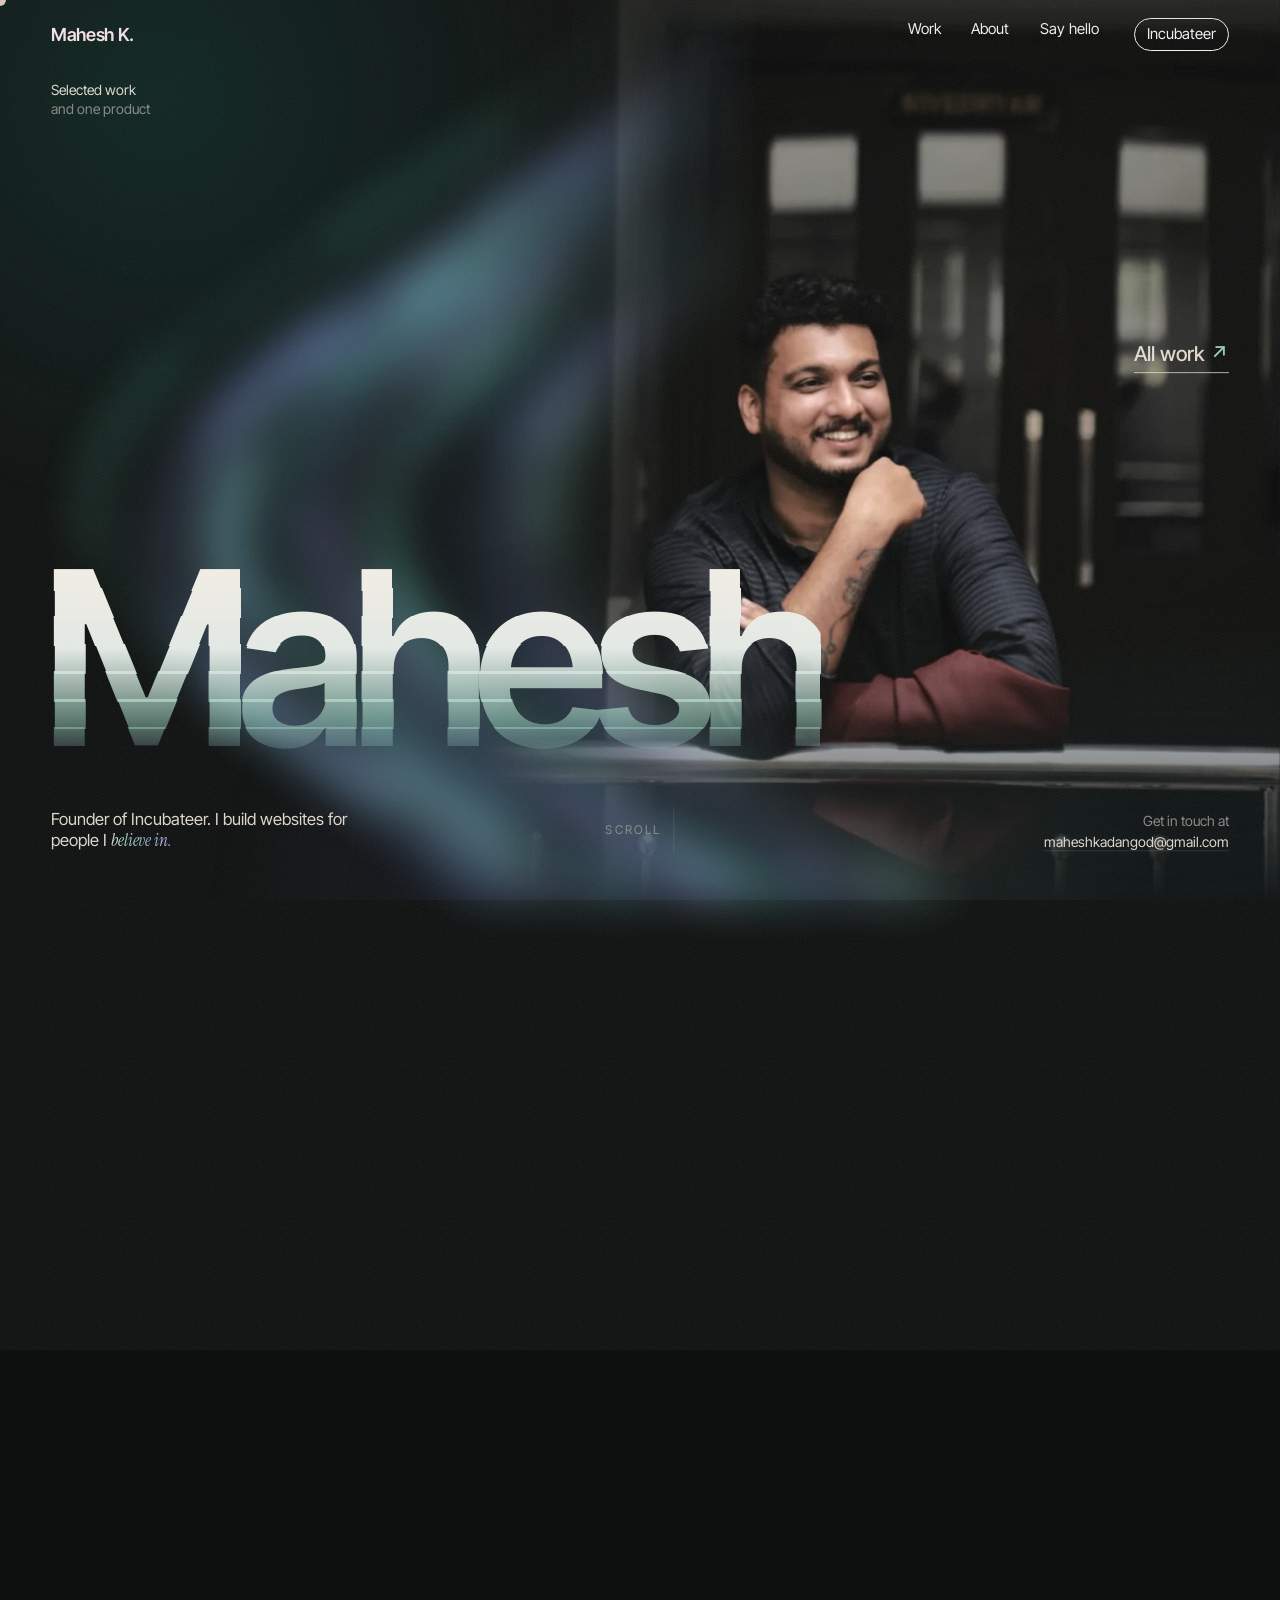
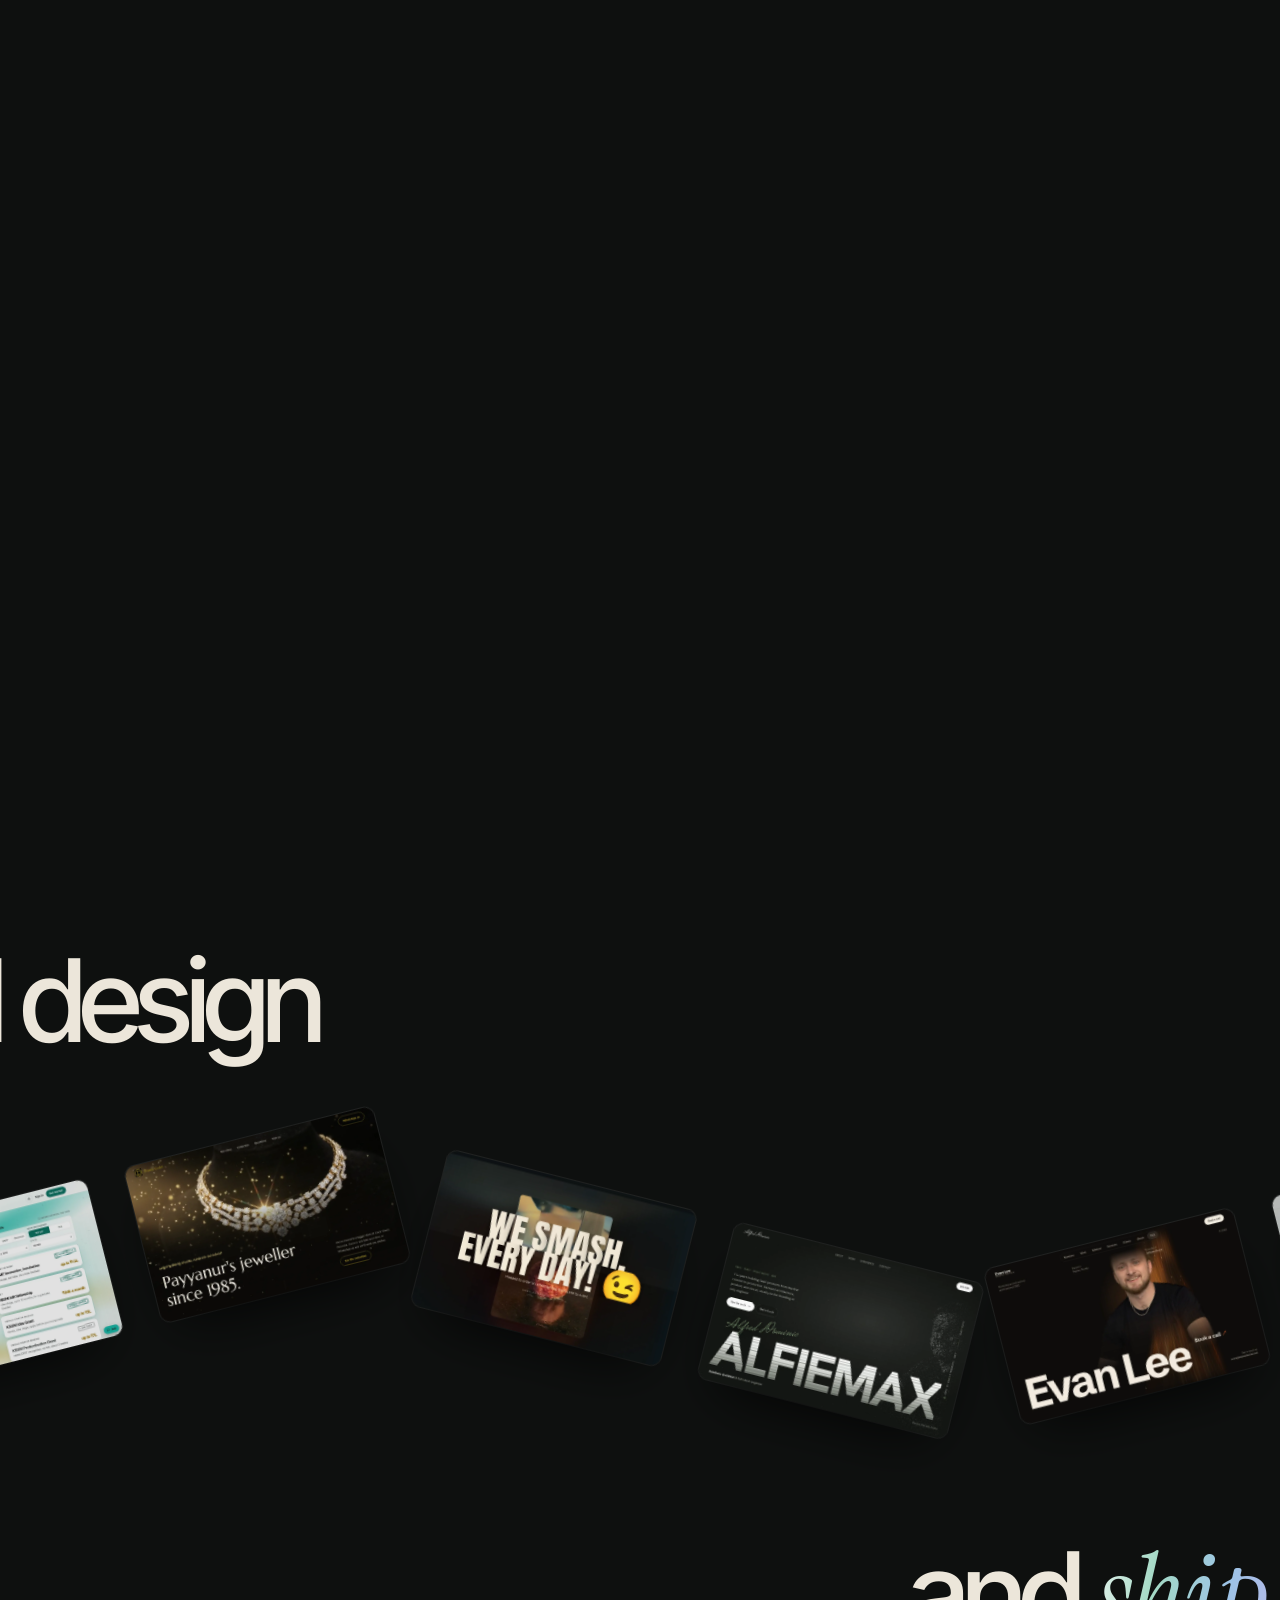
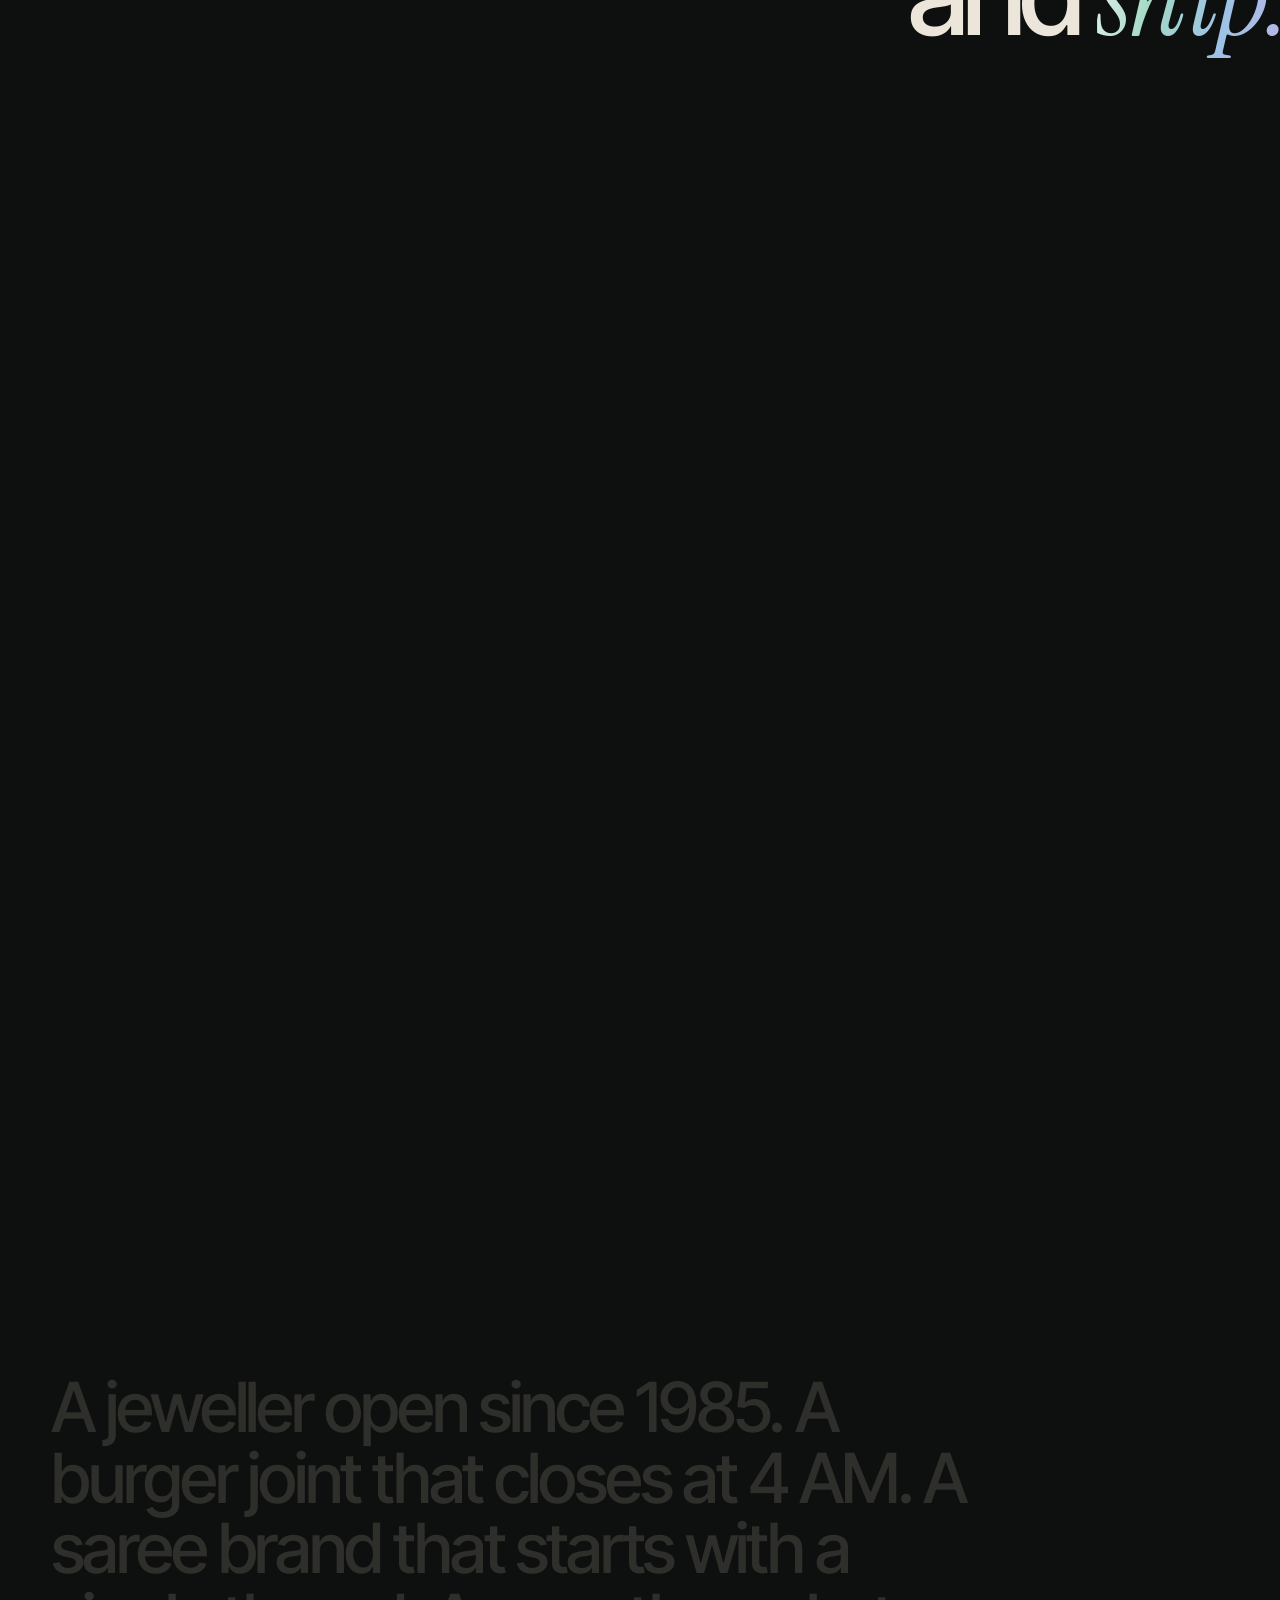
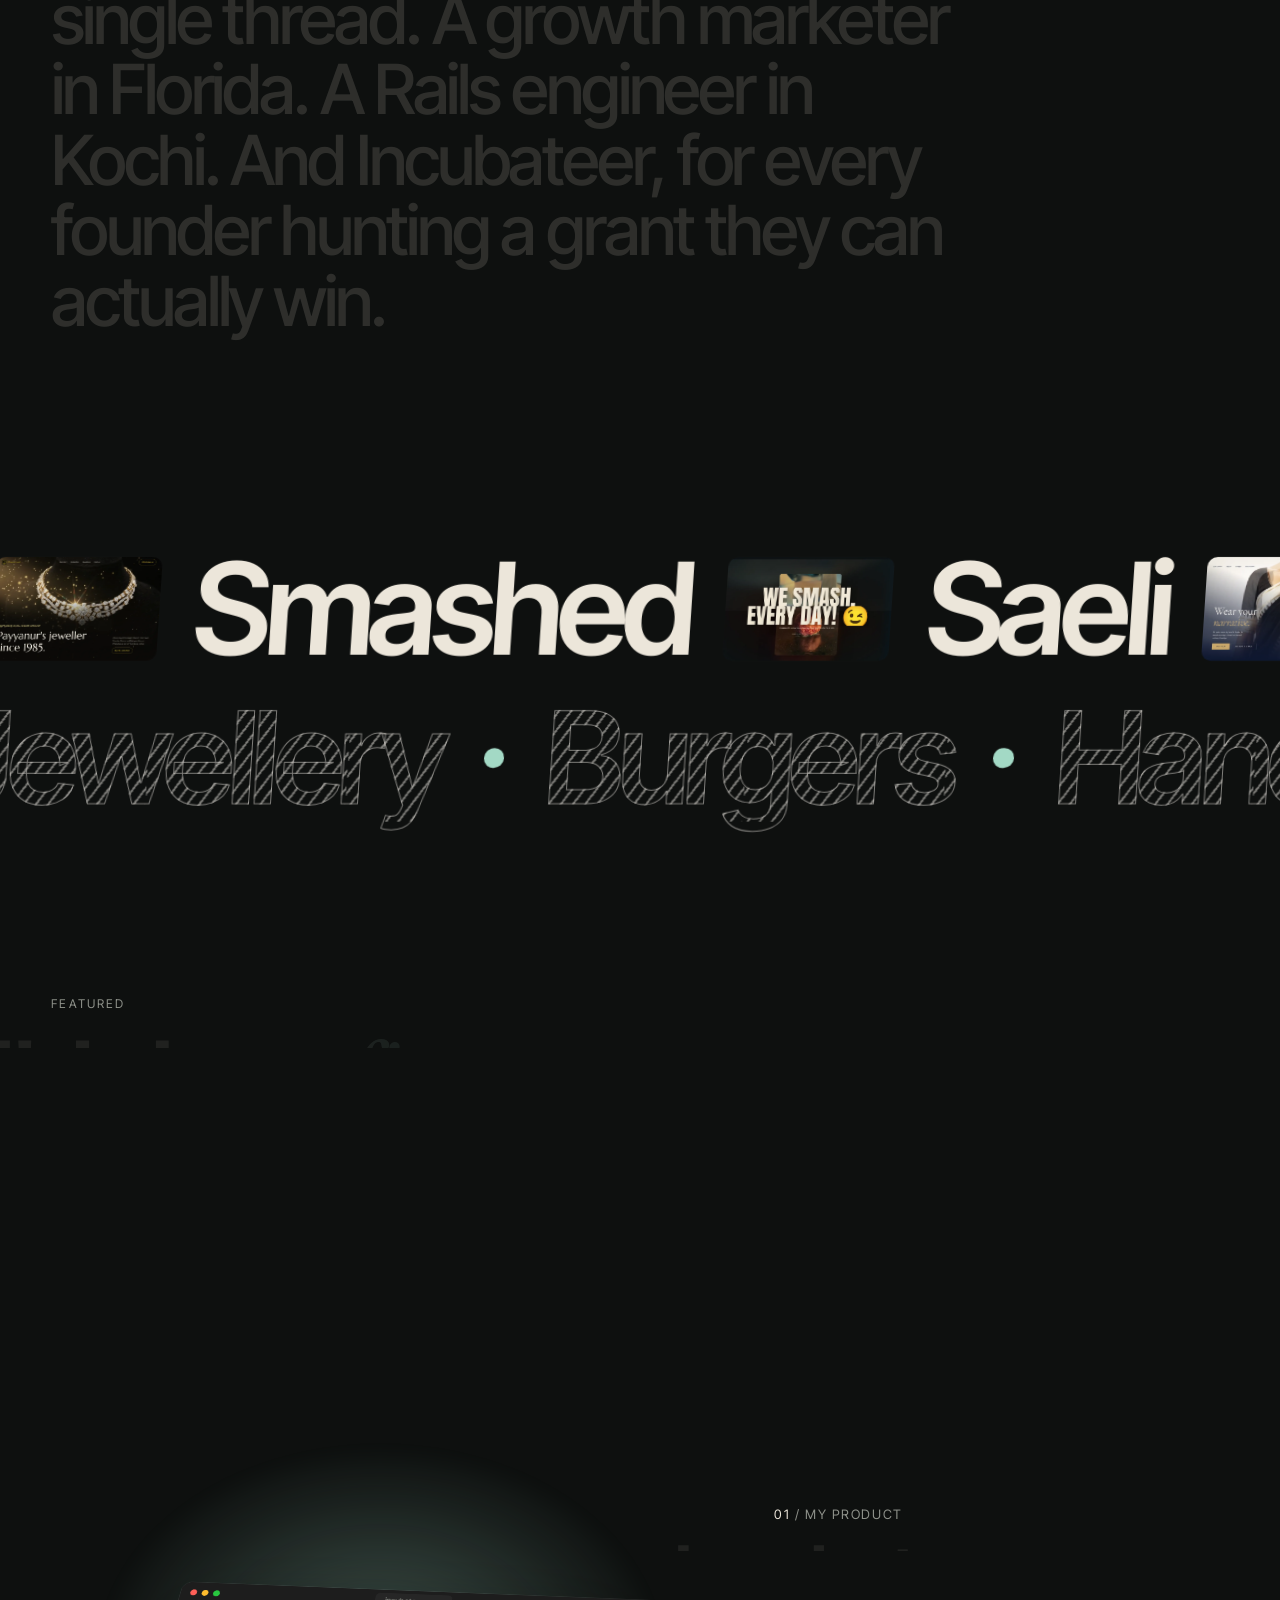
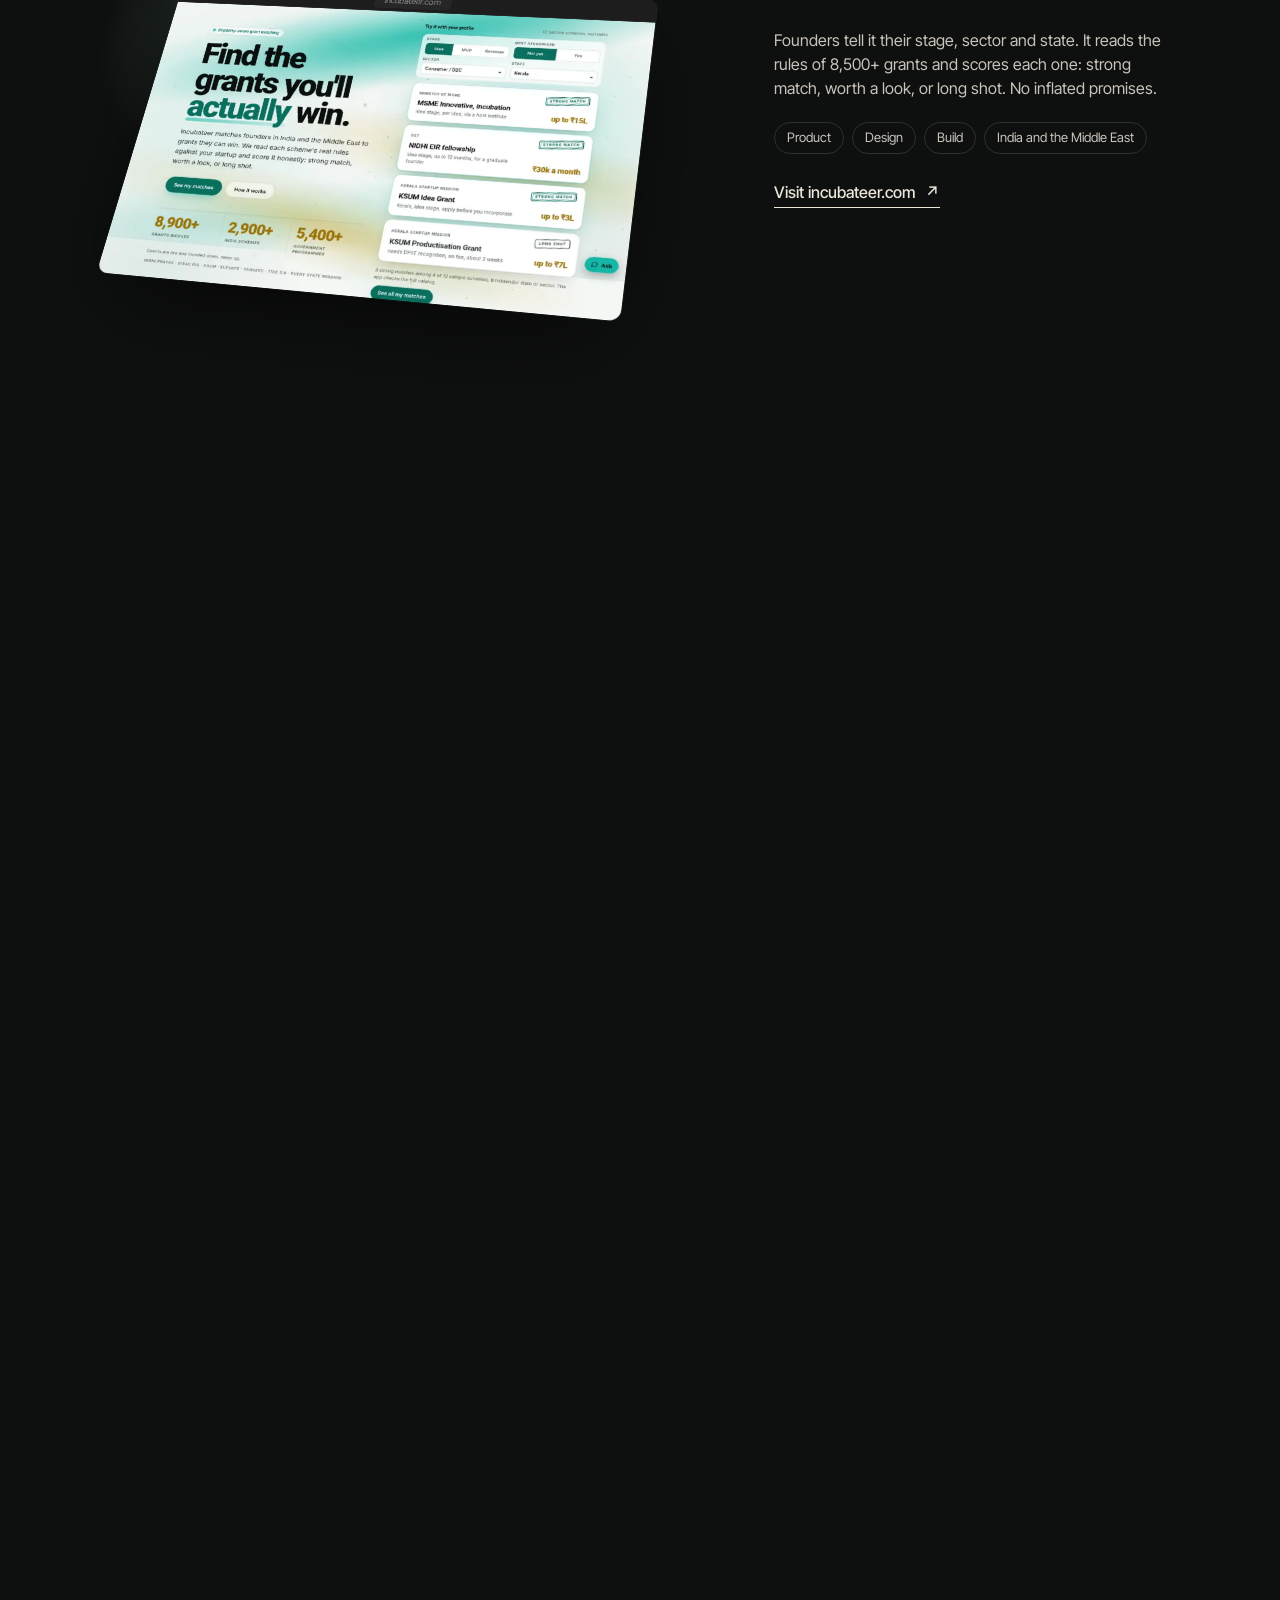
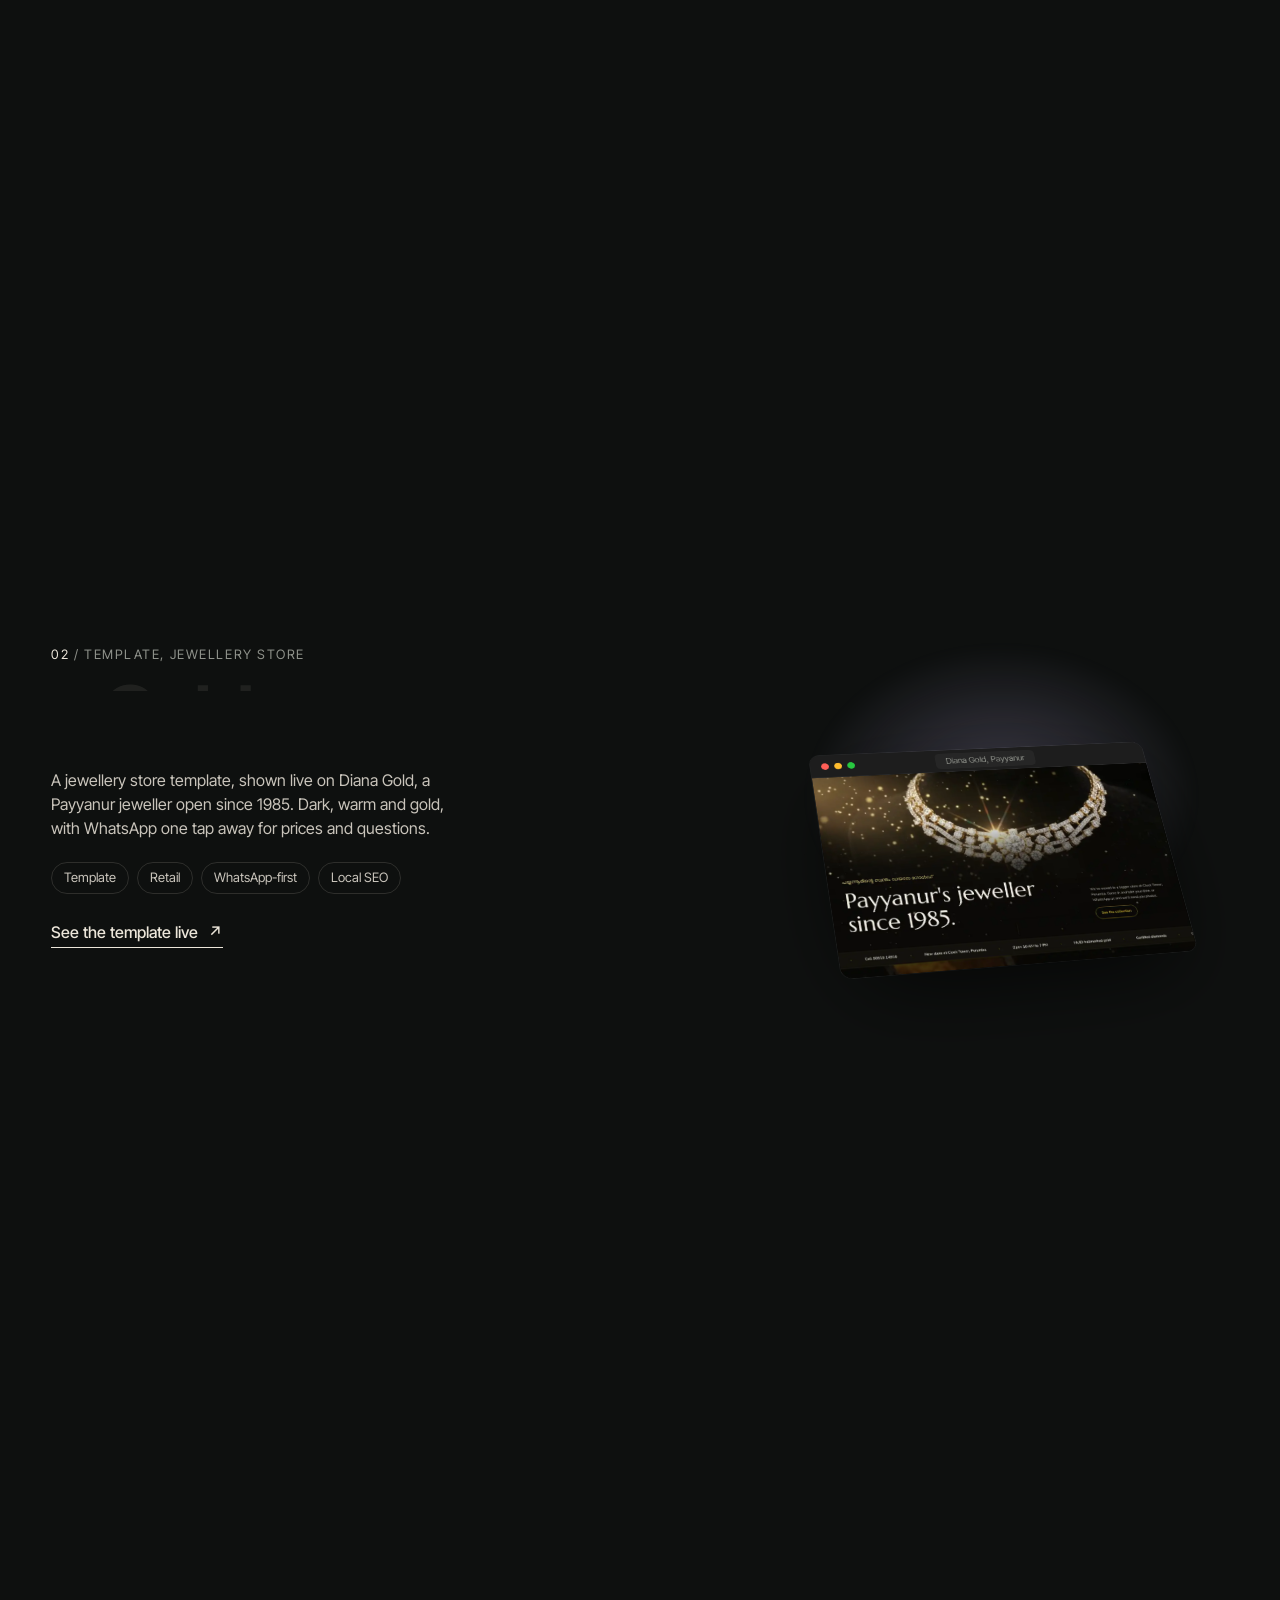
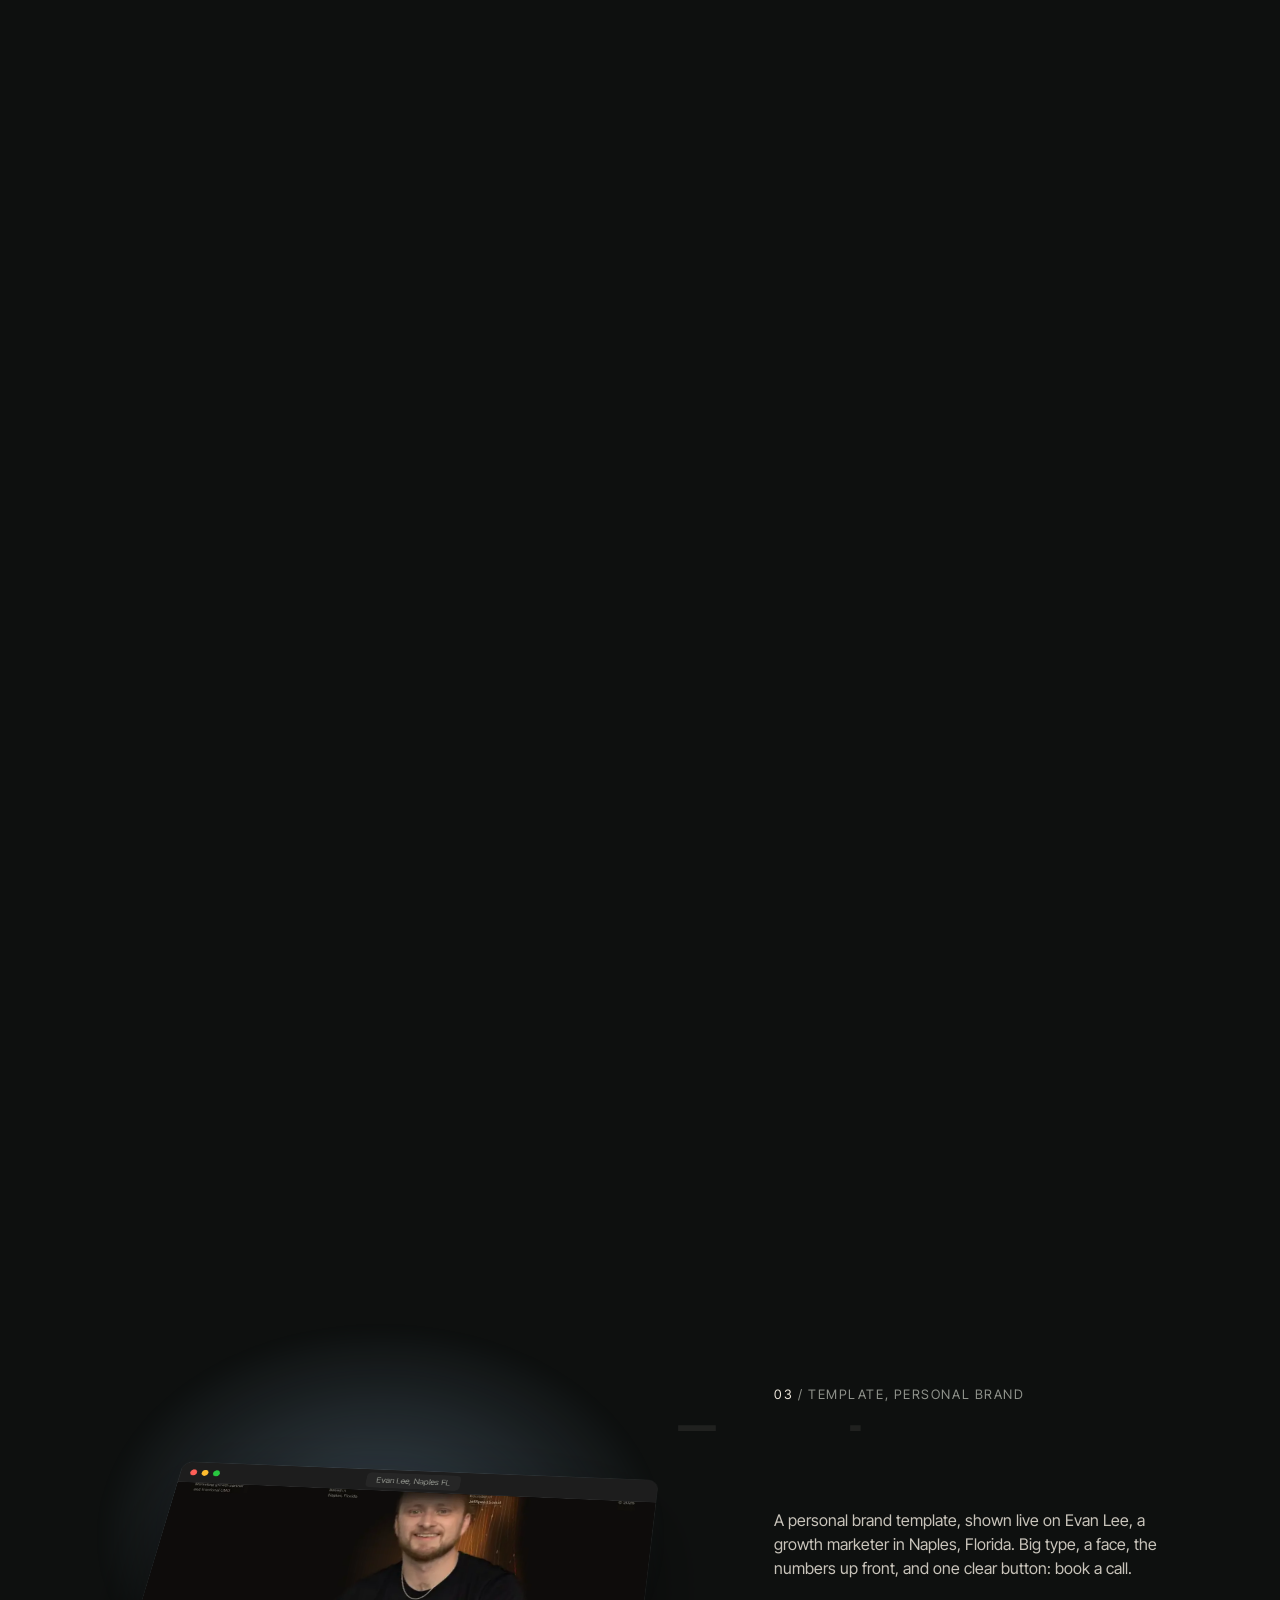
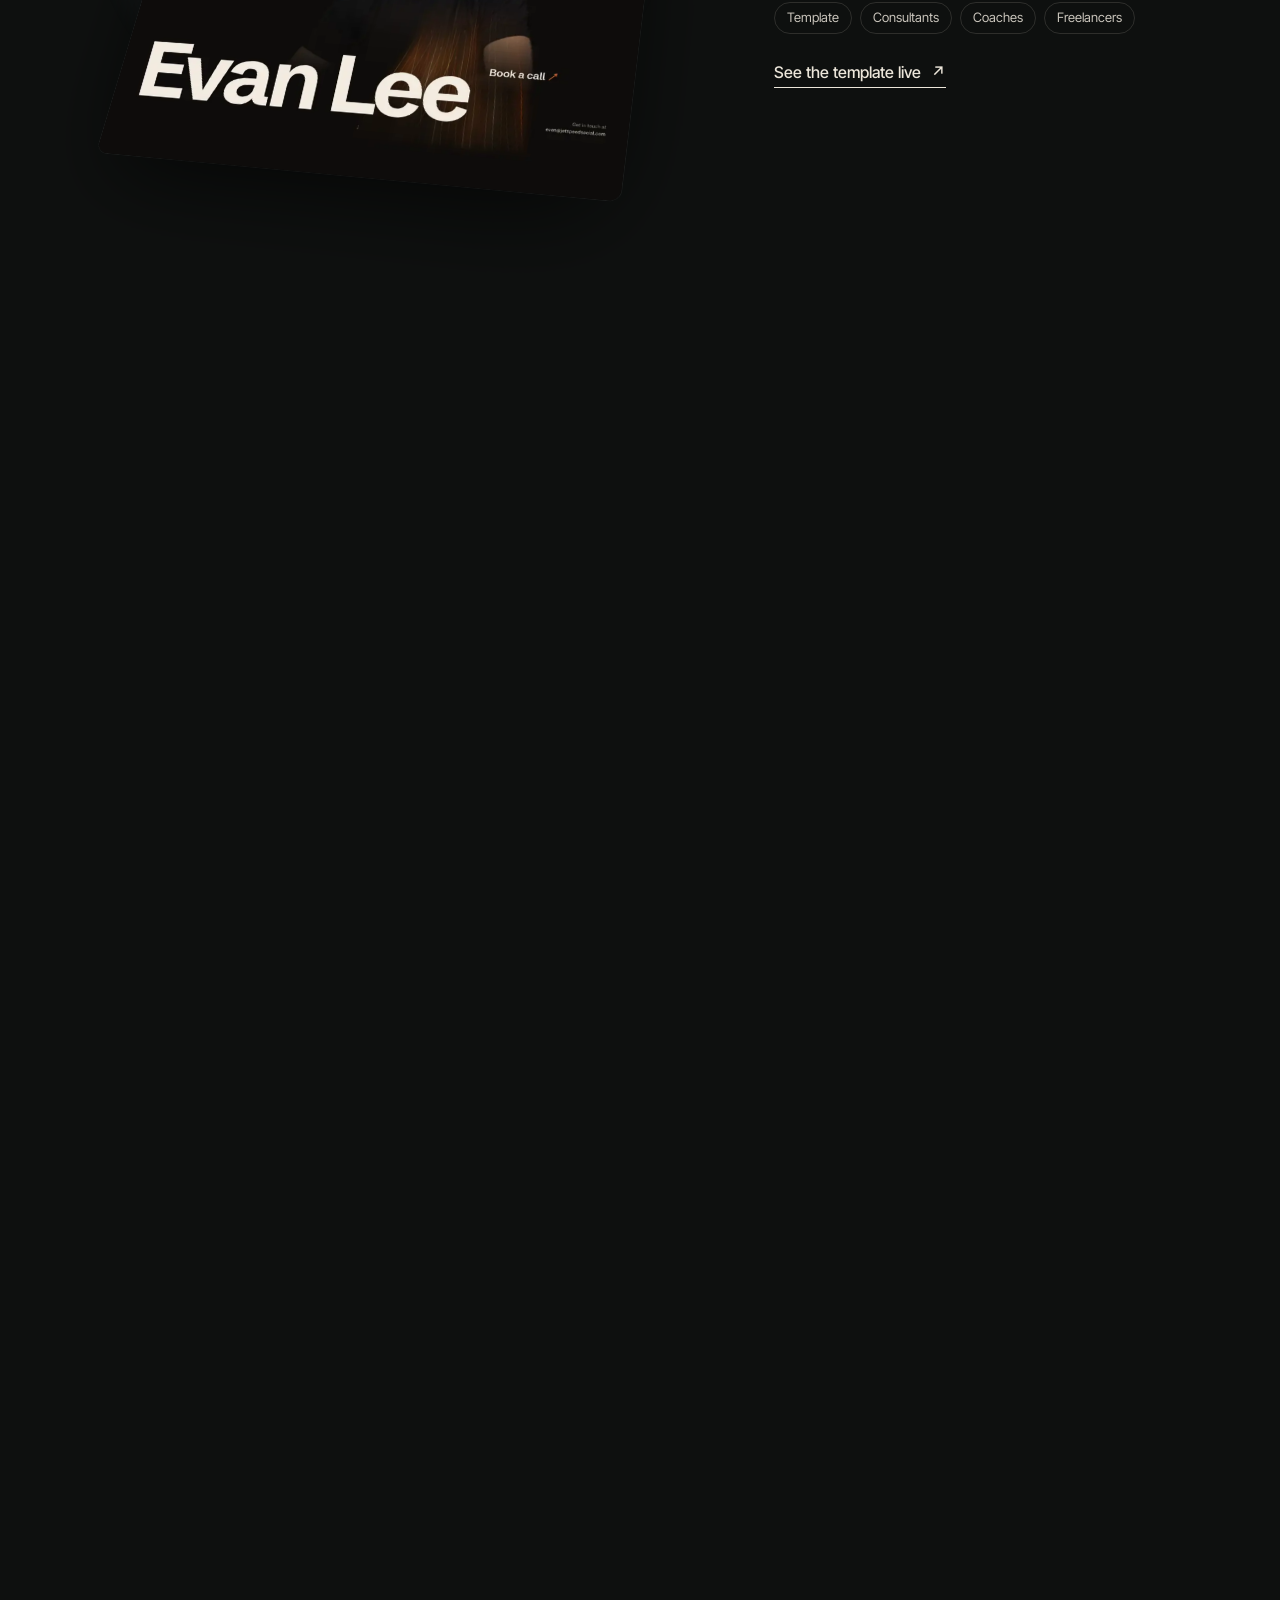
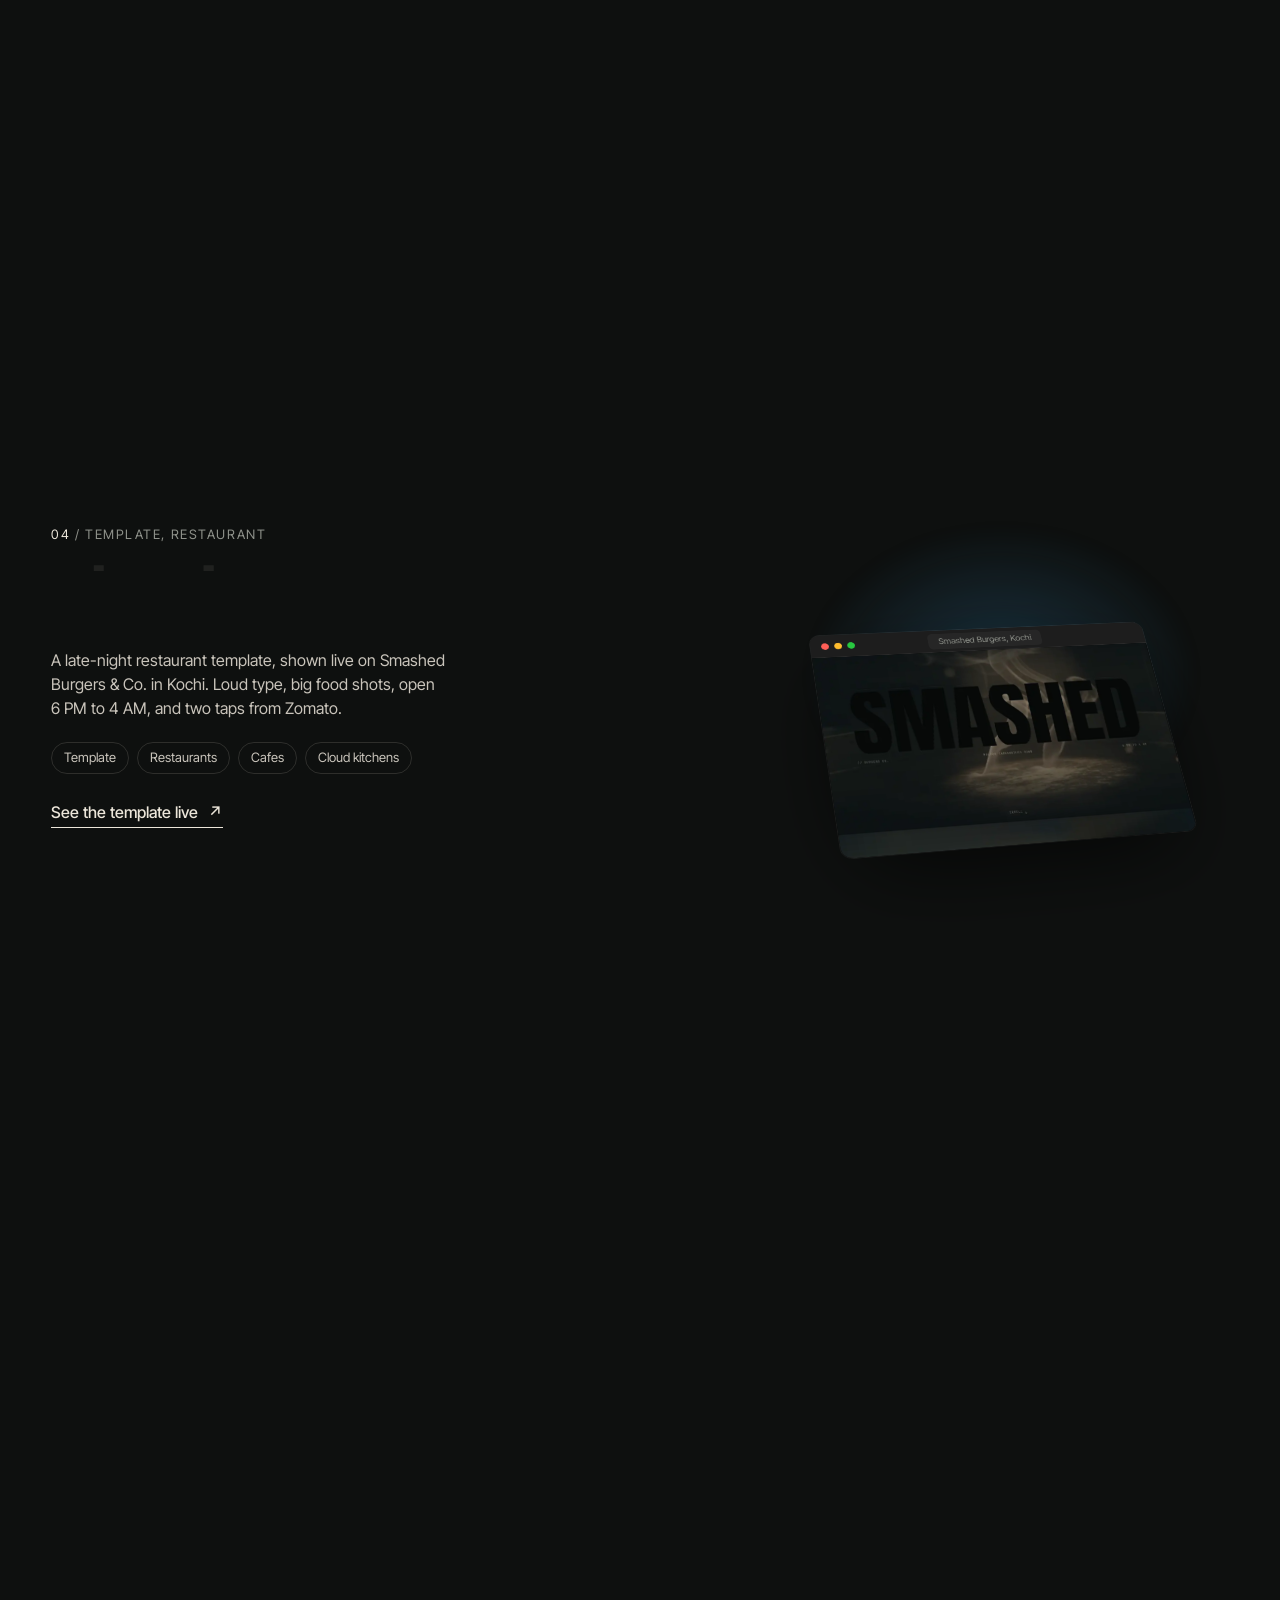
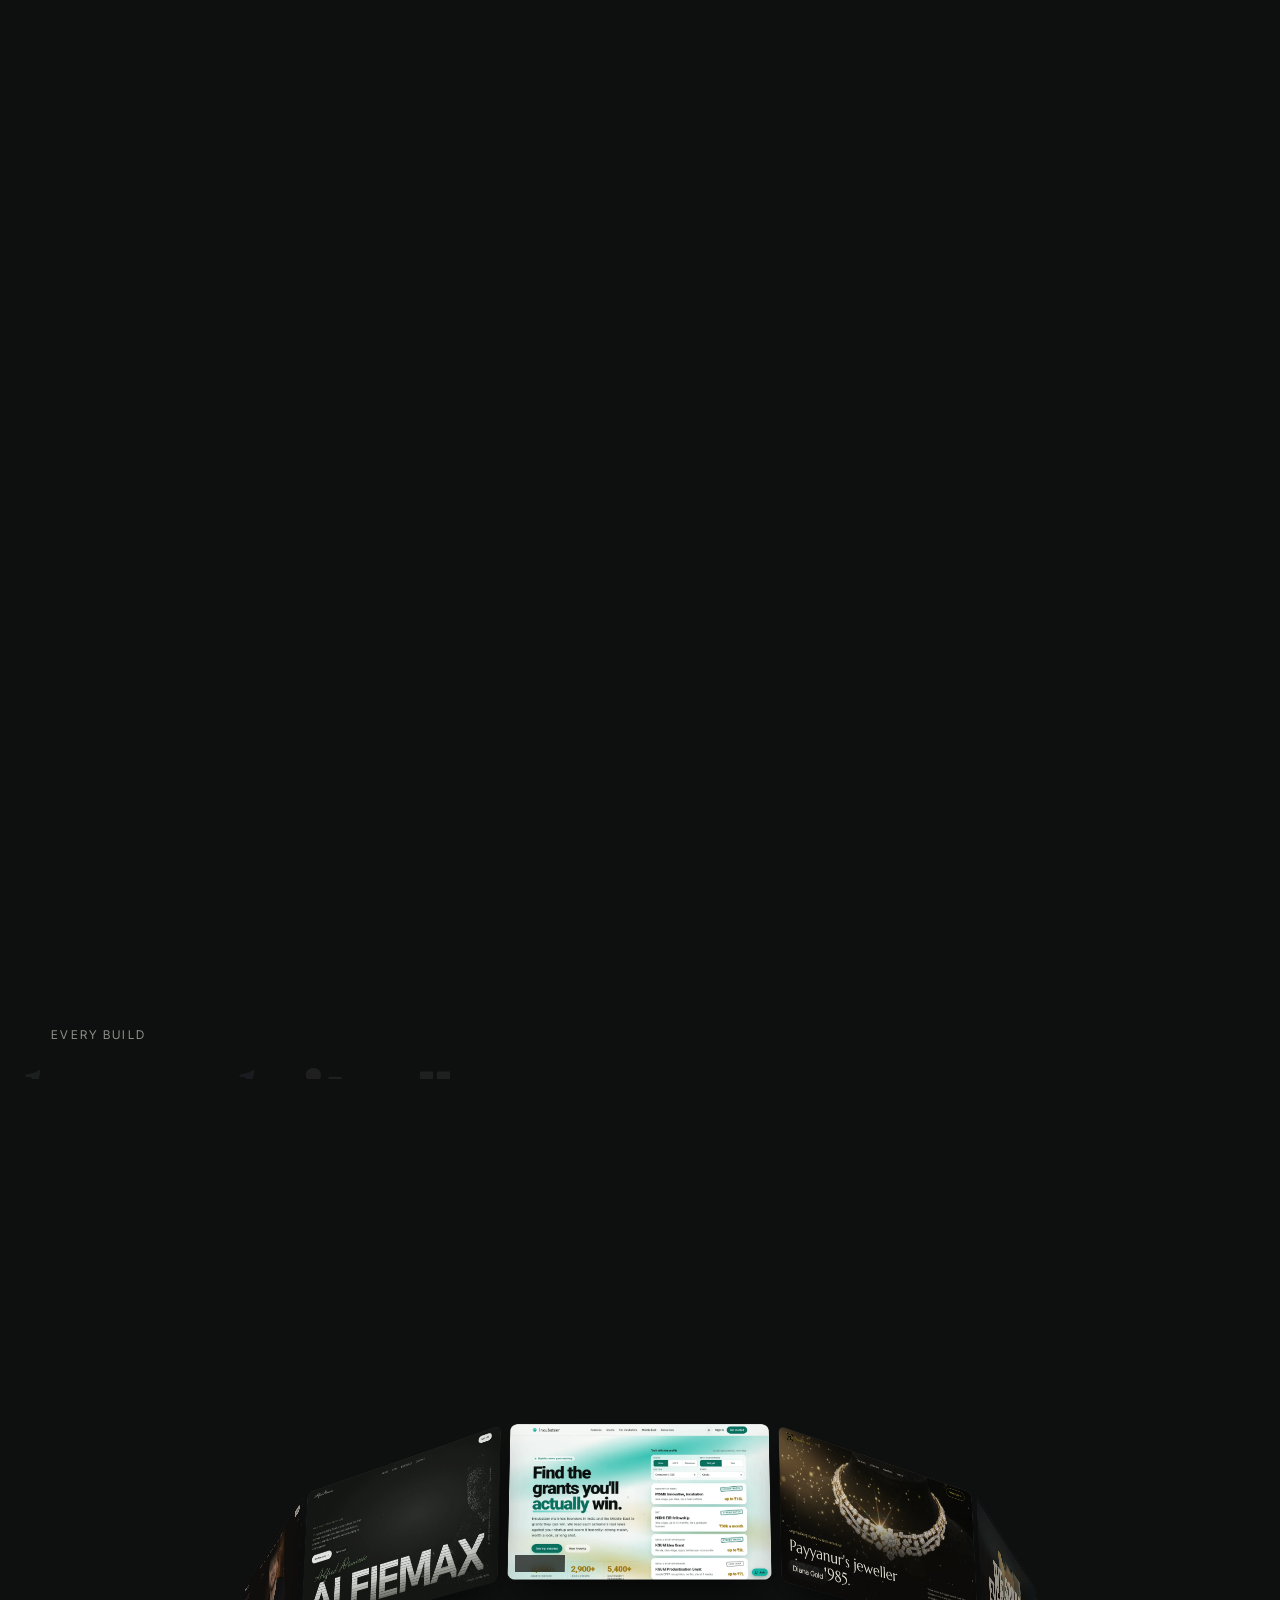
==== commit 140cd70f: "Add a night-sea scene with a sailing ship to the mist section The empty dark screen before the fog n" ====
--- a/index.html
+++ b/index.html
@@ -531,7 +531,45 @@
     </section>
 
     <!-- MIST: calm down into the Incubateer block -->
-    <section class="mist" aria-hidden="true">
+    <section class="mist" aria-label="Out of the fog">
+      <div class="sea" aria-hidden="true">
+        <div class="sea__stars"></div>
+        <div class="sea__moon"></div>
+        <div class="sea__water">
+          <div class="sea__shine"></div>
+          <svg class="sea__wave sea__wave--1" viewBox="0 0 2400 200" preserveAspectRatio="none"><path d="M0 200 L0 40 L0 40.0 L20 42.4 L40 44.5 L60 45.7 L80 46.0 L100 45.2 L120 43.5 L140 41.2 L160 38.8 L180 36.5 L200 34.8 L220 34.0 L240 34.3 L260 35.5 L280 37.6 L300 40.0 L320 42.4 L340 44.5 L360 45.7 L380 46.0 L400 45.2 L420 43.5 L440 41.2 L460 38.8 L480 36.5 L500 34.8 L520 34.0 L540 34.3 L560 35.5 L580 37.6 L600 40.0 L620 42.4 L640 44.5 L660 45.7 L680 46.0 L700 45.2 L720 43.5 L740 41.2 L760 38.8 L780 36.5 L800 34.8 L820 34.0 L840 34.3 L860 35.5 L880 37.6 L900 40.0 L920 42.4 L940 44.5 L960 45.7 L980 46.0 L1000 45.2 L1020 43.5 L1040 41.2 L1060 38.8 L1080 36.5 L1100 34.8 L1120 34.0 L1140 34.3 L1160 35.5 L1180 37.6 L1200 40.0 L1220 42.4 L1240 44.5 L1260 45.7 L1280 46.0 L1300 45.2 L1320 43.5 L1340 41.2 L1360 38.8 L1380 36.5 L1400 34.8 L1420 34.0 L1440 34.3 L1460 35.5 L1480 37.6 L1500 40.0 L1520 42.4 L1540 44.5 L1560 45.7 L1580 46.0 L1600 45.2 L1620 43.5 L1640 41.2 L1660 38.8 L1680 36.5 L1700 34.8 L1720 34.0 L1740 34.3 L1760 35.5 L1780 37.6 L1800 40.0 L1820 42.4 L1840 44.5 L1860 45.7 L1880 46.0 L1900 45.2 L1920 43.5 L1940 41.2 L1960 38.8 L1980 36.5 L2000 34.8 L2020 34.0 L2040 34.3 L2060 35.5 L2080 37.6 L2100 40.0 L2120 42.4 L2140 44.5 L2160 45.7 L2180 46.0 L2200 45.2 L2220 43.5 L2240 41.2 L2260 38.8 L2280 36.5 L2300 34.8 L2320 34.0 L2340 34.3 L2360 35.5 L2380 37.6 L2400 40.0 L2400 200 Z"/><path class="crest" d="M0 40 L0 40.0 L20 42.4 L40 44.5 L60 45.7 L80 46.0 L100 45.2 L120 43.5 L140 41.2 L160 38.8 L180 36.5 L200 34.8 L220 34.0 L240 34.3 L260 35.5 L280 37.6 L300 40.0 L320 42.4 L340 44.5 L360 45.7 L380 46.0 L400 45.2 L420 43.5 L440 41.2 L460 38.8 L480 36.5 L500 34.8 L520 34.0 L540 34.3 L560 35.5 L580 37.6 L600 40.0 L620 42.4 L640 44.5 L660 45.7 L680 46.0 L700 45.2 L720 43.5 L740 41.2 L760 38.8 L780 36.5 L800 34.8 L820 34.0 L840 34.3 L860 35.5 L880 37.6 L900 40.0 L920 42.4 L940 44.5 L960 45.7 L980 46.0 L1000 45.2 L1020 43.5 L1040 41.2 L1060 38.8 L1080 36.5 L1100 34.8 L1120 34.0 L1140 34.3 L1160 35.5 L1180 37.6 L1200 40.0 L1220 42.4 L1240 44.5 L1260 45.7 L1280 46.0 L1300 45.2 L1320 43.5 L1340 41.2 L1360 38.8 L1380 36.5 L1400 34.8 L1420 34.0 L1440 34.3 L1460 35.5 L1480 37.6 L1500 40.0 L1520 42.4 L1540 44.5 L1560 45.7 L1580 46.0 L1600 45.2 L1620 43.5 L1640 41.2 L1660 38.8 L1680 36.5 L1700 34.8 L1720 34.0 L1740 34.3 L1760 35.5 L1780 37.6 L1800 40.0 L1820 42.4 L1840 44.5 L1860 45.7 L1880 46.0 L1900 45.2 L1920 43.5 L1940 41.2 L1960 38.8 L1980 36.5 L2000 34.8 L2020 34.0 L2040 34.3 L2060 35.5 L2080 37.6 L2100 40.0 L2120 42.4 L2140 44.5 L2160 45.7 L2180 46.0 L2200 45.2 L2220 43.5 L2240 41.2 L2260 38.8 L2280 36.5 L2300 34.8 L2320 34.0 L2340 34.3 L2360 35.5 L2380 37.6 L2400 40.0"/></svg>
+          <svg class="sea__wave sea__wave--2" viewBox="0 0 2400 200" preserveAspectRatio="none"><path d="M0 200 L0 70 L0 70.0 L20 72.8 L40 75.3 L60 77.3 L80 78.6 L100 79.0 L120 78.6 L140 77.3 L160 75.3 L180 72.8 L200 70.0 L220 67.2 L240 64.7 L260 62.7 L280 61.4 L300 61.0 L320 61.4 L340 62.7 L360 64.7 L380 67.2 L400 70.0 L420 72.8 L440 75.3 L460 77.3 L480 78.6 L500 79.0 L520 78.6 L540 77.3 L560 75.3 L580 72.8 L600 70.0 L620 67.2 L640 64.7 L660 62.7 L680 61.4 L700 61.0 L720 61.4 L740 62.7 L760 64.7 L780 67.2 L800 70.0 L820 72.8 L840 75.3 L860 77.3 L880 78.6 L900 79.0 L920 78.6 L940 77.3 L960 75.3 L980 72.8 L1000 70.0 L1020 67.2 L1040 64.7 L1060 62.7 L1080 61.4 L1100 61.0 L1120 61.4 L1140 62.7 L1160 64.7 L1180 67.2 L1200 70.0 L1220 72.8 L1240 75.3 L1260 77.3 L1280 78.6 L1300 79.0 L1320 78.6 L1340 77.3 L1360 75.3 L1380 72.8 L1400 70.0 L1420 67.2 L1440 64.7 L1460 62.7 L1480 61.4 L1500 61.0 L1520 61.4 L1540 62.7 L1560 64.7 L1580 67.2 L1600 70.0 L1620 72.8 L1640 75.3 L1660 77.3 L1680 78.6 L1700 79.0 L1720 78.6 L1740 77.3 L1760 75.3 L1780 72.8 L1800 70.0 L1820 67.2 L1840 64.7 L1860 62.7 L1880 61.4 L1900 61.0 L1920 61.4 L1940 62.7 L1960 64.7 L1980 67.2 L2000 70.0 L2020 72.8 L2040 75.3 L2060 77.3 L2080 78.6 L2100 79.0 L2120 78.6 L2140 77.3 L2160 75.3 L2180 72.8 L2200 70.0 L2220 67.2 L2240 64.7 L2260 62.7 L2280 61.4 L2300 61.0 L2320 61.4 L2340 62.7 L2360 64.7 L2380 67.2 L2400 70.0 L2400 200 Z"/><path class="crest" d="M0 70 L0 70.0 L20 72.8 L40 75.3 L60 77.3 L80 78.6 L100 79.0 L120 78.6 L140 77.3 L160 75.3 L180 72.8 L200 70.0 L220 67.2 L240 64.7 L260 62.7 L280 61.4 L300 61.0 L320 61.4 L340 62.7 L360 64.7 L380 67.2 L400 70.0 L420 72.8 L440 75.3 L460 77.3 L480 78.6 L500 79.0 L520 78.6 L540 77.3 L560 75.3 L580 72.8 L600 70.0 L620 67.2 L640 64.7 L660 62.7 L680 61.4 L700 61.0 L720 61.4 L740 62.7 L760 64.7 L780 67.2 L800 70.0 L820 72.8 L840 75.3 L860 77.3 L880 78.6 L900 79.0 L920 78.6 L940 77.3 L960 75.3 L980 72.8 L1000 70.0 L1020 67.2 L1040 64.7 L1060 62.7 L1080 61.4 L1100 61.0 L1120 61.4 L1140 62.7 L1160 64.7 L1180 67.2 L1200 70.0 L1220 72.8 L1240 75.3 L1260 77.3 L1280 78.6 L1300 79.0 L1320 78.6 L1340 77.3 L1360 75.3 L1380 72.8 L1400 70.0 L1420 67.2 L1440 64.7 L1460 62.7 L1480 61.4 L1500 61.0 L1520 61.4 L1540 62.7 L1560 64.7 L1580 67.2 L1600 70.0 L1620 72.8 L1640 75.3 L1660 77.3 L1680 78.6 L1700 79.0 L1720 78.6 L1740 77.3 L1760 75.3 L1780 72.8 L1800 70.0 L1820 67.2 L1840 64.7 L1860 62.7 L1880 61.4 L1900 61.0 L1920 61.4 L1940 62.7 L1960 64.7 L1980 67.2 L2000 70.0 L2020 72.8 L2040 75.3 L2060 77.3 L2080 78.6 L2100 79.0 L2120 78.6 L2140 77.3 L2160 75.3 L2180 72.8 L2200 70.0 L2220 67.2 L2240 64.7 L2260 62.7 L2280 61.4 L2300 61.0 L2320 61.4 L2340 62.7 L2360 64.7 L2380 67.2 L2400 70.0"/></svg>
+          <svg class="sea__wave sea__wave--3" viewBox="0 0 2400 200" preserveAspectRatio="none"><path d="M0 200 L0 105 L0 105.0 L20 107.5 L40 109.9 L60 112.1 L80 113.9 L100 115.4 L120 116.4 L140 116.9 L160 116.9 L180 116.4 L200 115.4 L220 113.9 L240 112.1 L260 109.9 L280 107.5 L300 105.0 L320 102.5 L340 100.1 L360 97.9 L380 96.1 L400 94.6 L420 93.6 L440 93.1 L460 93.1 L480 93.6 L500 94.6 L520 96.1 L540 97.9 L560 100.1 L580 102.5 L600 105.0 L620 107.5 L640 109.9 L660 112.1 L680 113.9 L700 115.4 L720 116.4 L740 116.9 L760 116.9 L780 116.4 L800 115.4 L820 113.9 L840 112.1 L860 109.9 L880 107.5 L900 105.0 L920 102.5 L940 100.1 L960 97.9 L980 96.1 L1000 94.6 L1020 93.6 L1040 93.1 L1060 93.1 L1080 93.6 L1100 94.6 L1120 96.1 L1140 97.9 L1160 100.1 L1180 102.5 L1200 105.0 L1220 107.5 L1240 109.9 L1260 112.1 L1280 113.9 L1300 115.4 L1320 116.4 L1340 116.9 L1360 116.9 L1380 116.4 L1400 115.4 L1420 113.9 L1440 112.1 L1460 109.9 L1480 107.5 L1500 105.0 L1520 102.5 L1540 100.1 L1560 97.9 L1580 96.1 L1600 94.6 L1620 93.6 L1640 93.1 L1660 93.1 L1680 93.6 L1700 94.6 L1720 96.1 L1740 97.9 L1760 100.1 L1780 102.5 L1800 105.0 L1820 107.5 L1840 109.9 L1860 112.1 L1880 113.9 L1900 115.4 L1920 116.4 L1940 116.9 L1960 116.9 L1980 116.4 L2000 115.4 L2020 113.9 L2040 112.1 L2060 109.9 L2080 107.5 L2100 105.0 L2120 102.5 L2140 100.1 L2160 97.9 L2180 96.1 L2200 94.6 L2220 93.6 L2240 93.1 L2260 93.1 L2280 93.6 L2300 94.6 L2320 96.1 L2340 97.9 L2360 100.1 L2380 102.5 L2400 105.0 L2400 200 Z"/><path class="crest" d="M0 105 L0 105.0 L20 107.5 L40 109.9 L60 112.1 L80 113.9 L100 115.4 L120 116.4 L140 116.9 L160 116.9 L180 116.4 L200 115.4 L220 113.9 L240 112.1 L260 109.9 L280 107.5 L300 105.0 L320 102.5 L340 100.1 L360 97.9 L380 96.1 L400 94.6 L420 93.6 L440 93.1 L460 93.1 L480 93.6 L500 94.6 L520 96.1 L540 97.9 L560 100.1 L580 102.5 L600 105.0 L620 107.5 L640 109.9 L660 112.1 L680 113.9 L700 115.4 L720 116.4 L740 116.9 L760 116.9 L780 116.4 L800 115.4 L820 113.9 L840 112.1 L860 109.9 L880 107.5 L900 105.0 L920 102.5 L940 100.1 L960 97.9 L980 96.1 L1000 94.6 L1020 93.6 L1040 93.1 L1060 93.1 L1080 93.6 L1100 94.6 L1120 96.1 L1140 97.9 L1160 100.1 L1180 102.5 L1200 105.0 L1220 107.5 L1240 109.9 L1260 112.1 L1280 113.9 L1300 115.4 L1320 116.4 L1340 116.9 L1360 116.9 L1380 116.4 L1400 115.4 L1420 113.9 L1440 112.1 L1460 109.9 L1480 107.5 L1500 105.0 L1520 102.5 L1540 100.1 L1560 97.9 L1580 96.1 L1600 94.6 L1620 93.6 L1640 93.1 L1660 93.1 L1680 93.6 L1700 94.6 L1720 96.1 L1740 97.9 L1760 100.1 L1780 102.5 L1800 105.0 L1820 107.5 L1840 109.9 L1860 112.1 L1880 113.9 L1900 115.4 L1920 116.4 L1940 116.9 L1960 116.9 L1980 116.4 L2000 115.4 L2020 113.9 L2040 112.1 L2060 109.9 L2080 107.5 L2100 105.0 L2120 102.5 L2140 100.1 L2160 97.9 L2180 96.1 L2200 94.6 L2220 93.6 L2240 93.1 L2260 93.1 L2280 93.6 L2300 94.6 L2320 96.1 L2340 97.9 L2360 100.1 L2380 102.5 L2400 105.0"/></svg>
+        </div>
+          <div class="ship" aria-hidden="true">
+            <div class="ship__bob">
+              <div class="ship__smoke"><i></i><i></i><i></i><i></i><i></i><i></i><i></i><i></i></div>
+              <svg class="ship__svg" viewBox="0 0 420 170">
+                <defs>
+                  <linearGradient id="hullG" x1="0" y1="0" x2="0" y2="1"><stop offset="0" stop-color="#1c3a40"/><stop offset="1" stop-color="#081614"/></linearGradient>
+                  <linearGradient id="deckG" x1="0" y1="0" x2="1" y2="0"><stop offset="0" stop-color="#a3d9c5"/><stop offset=".6" stop-color="#9cc3e6"/><stop offset="1" stop-color="#bfb2e6"/></linearGradient>
+                </defs>
+                <!-- bridge and funnel at the stern -->
+                <rect x="58" y="52" width="70" height="56" rx="3" fill="#dfe9e4"/>
+                <rect x="66" y="40" width="54" height="14" rx="2" fill="#c9d8d2"/>
+                <g fill="#0e2a2f"><rect x="70" y="58" width="6" height="5" rx="1"/><rect x="79" y="58" width="6" height="5" rx="1"/><rect x="88" y="58" width="6" height="5" rx="1"/><rect x="97" y="58" width="6" height="5" rx="1"/><rect x="106" y="58" width="6" height="5" rx="1"/><rect x="115" y="58" width="6" height="5" rx="1"/><rect x="70" y="70" width="6" height="5" rx="1"/><rect x="79" y="70" width="6" height="5" rx="1"/><rect x="88" y="70" width="6" height="5" rx="1"/><rect x="97" y="70" width="6" height="5" rx="1"/><rect x="106" y="70" width="6" height="5" rx="1"/><rect x="115" y="70" width="6" height="5" rx="1"/></g>
+                <rect x="96" y="14" width="16" height="28" rx="2" fill="#2d5a5c"/>
+                <rect x="96" y="20" width="16" height="5" fill="#a3d9c5"/>
+                <!-- cargo -->
+                <rect x="150" y="92" width="22" height="15" rx="1.5" fill="#a3d9c5" opacity=".9"/><rect x="174" y="92" width="22" height="15" rx="1.5" fill="#8b7fc2" opacity=".9"/><rect x="198" y="92" width="22" height="15" rx="1.5" fill="#6f8fb8" opacity=".9"/><rect x="222" y="92" width="22" height="15" rx="1.5" fill="#5f9e8f" opacity=".9"/><rect x="246" y="92" width="22" height="15" rx="1.5" fill="#bfb2e6" opacity=".9"/><rect x="270" y="92" width="22" height="15" rx="1.5" fill="#9cc3e6" opacity=".9"/><rect x="294" y="92" width="22" height="15" rx="1.5" fill="#a3d9c5" opacity=".9"/><rect x="318" y="92" width="22" height="15" rx="1.5" fill="#8b7fc2" opacity=".9"/><rect x="342" y="92" width="22" height="15" rx="1.5" fill="#6f8fb8" opacity=".9"/><rect x="162" y="76" width="22" height="15" rx="1.5" fill="#6f8fb8" opacity=".9"/><rect x="186" y="76" width="22" height="15" rx="1.5" fill="#5f9e8f" opacity=".9"/><rect x="210" y="76" width="22" height="15" rx="1.5" fill="#bfb2e6" opacity=".9"/><rect x="234" y="76" width="22" height="15" rx="1.5" fill="#9cc3e6" opacity=".9"/><rect x="258" y="76" width="22" height="15" rx="1.5" fill="#a3d9c5" opacity=".9"/><rect x="282" y="76" width="22" height="15" rx="1.5" fill="#8b7fc2" opacity=".9"/><rect x="306" y="76" width="22" height="15" rx="1.5" fill="#6f8fb8" opacity=".9"/><rect x="330" y="76" width="22" height="15" rx="1.5" fill="#5f9e8f" opacity=".9"/><rect x="186" y="60" width="22" height="15" rx="1.5" fill="#5f9e8f" opacity=".9"/><rect x="210" y="60" width="22" height="15" rx="1.5" fill="#bfb2e6" opacity=".9"/><rect x="234" y="60" width="22" height="15" rx="1.5" fill="#9cc3e6" opacity=".9"/><rect x="258" y="60" width="22" height="15" rx="1.5" fill="#a3d9c5" opacity=".9"/><rect x="282" y="60" width="22" height="15" rx="1.5" fill="#8b7fc2" opacity=".9"/><rect x="306" y="60" width="22" height="15" rx="1.5" fill="#6f8fb8" opacity=".9"/>
+                <!-- hull -->
+                <path d="M30 108 L392 108 Q404 108 410 96 L398 140 Q394 152 380 152 L60 152 Q42 152 36 136 Z" fill="url(#hullG)"/>
+                <path d="M30 108 L392 108 Q404 108 410 96" fill="none" stroke="url(#deckG)" stroke-width="2.5" stroke-linecap="round"/>
+                <path d="M40 132 L400 132" stroke="#a3d9c5" stroke-opacity=".35" stroke-width="2"/>
+                <!-- lights -->
+                <circle class="ship__light" cx="408" cy="98" r="3" fill="#bfeadc"/>
+                <circle class="ship__light ship__light--2" cx="104" cy="12" r="2.4" fill="#9cc3e6"/>
+              </svg>
+              <div class="ship__wake"></div>
+            </div>
+          </div>
+      </div>
+      <p class="sea__caption"><span class="eyebrow">Out of the fog</span>Most founders hunt grants like this. <em>Sailing in the dark.</em></p>
       <p class="mist__line">Now, the thing <em>I'm building.</em></p>
     </section>
 
--- a/styles.css
+++ b/styles.css
@@ -601,3 +601,71 @@
 @media (max-width: 700px) {
   .assemble__grid .acard:last-child:nth-child(even) { grid-column: span 2; }
 }
+
+/* ---------- Night sea in the mist section: a ship sails into the fog ---------- */
+.mist__puff { z-index: 2; }
+.mist__line { z-index: 3; }
+.sea { position: absolute; inset: 0; z-index: 1; overflow: hidden;
+  background: radial-gradient(120% 70% at 75% 10%, rgba(18,50,74,.75) 0%, rgba(14,16,15,0) 60%), linear-gradient(180deg, #0b1213 0%, #0f1b1f 58%, #0e100f 100%); }
+.sea__stars { position: absolute; inset: 0 0 40% 0; opacity: .8; animation: twinkle 5s ease-in-out infinite alternate;
+  background-image:
+    radial-gradient(1.4px 1.4px at 8% 18%, #e8f3ee 50%, transparent 51%), radial-gradient(1px 1px at 18% 42%, #cfe2f4 50%, transparent 51%),
+    radial-gradient(1.6px 1.6px at 27% 12%, #fff 50%, transparent 51%), radial-gradient(1px 1px at 38% 30%, #d9d2f2 50%, transparent 51%),
+    radial-gradient(1.2px 1.2px at 47% 8%, #e8f3ee 50%, transparent 51%), radial-gradient(1px 1px at 55% 46%, #cfe2f4 50%, transparent 51%),
+    radial-gradient(1.5px 1.5px at 63% 22%, #fff 50%, transparent 51%), radial-gradient(1px 1px at 88% 52%, #d9d2f2 50%, transparent 51%),
+    radial-gradient(1.3px 1.3px at 93% 14%, #e8f3ee 50%, transparent 51%), radial-gradient(1px 1px at 4% 60%, #cfe2f4 50%, transparent 51%),
+    radial-gradient(1px 1px at 33% 64%, #fff 50%, transparent 51%), radial-gradient(1.2px 1.2px at 70% 6%, #d9d2f2 50%, transparent 51%); }
+@keyframes twinkle { to { opacity: .35; } }
+.sea__moon { position: absolute; top: 11%; right: 14%; width: clamp(70px, 11vmin, 130px); aspect-ratio: 1; border-radius: 50%;
+  background: radial-gradient(circle at 38% 36%, #f4f8f6 0%, #d8ece4 45%, #a9cfe0 100%);
+  box-shadow: 0 0 60px 20px rgba(163,217,197,.22), 0 0 180px 80px rgba(156,195,230,.14); }
+.sea__water { position: absolute; left: 0; right: 0; top: 60%; bottom: 0; background: linear-gradient(180deg, #10303a 0%, #0b1c1d 22%, #0b1c1d 45%, #0a1110 100%); }
+.sea__shine { position: absolute; top: 0; right: calc(14% + clamp(35px, 5.5vmin, 65px) - 60px); width: 120px; height: 100%; opacity: .55;
+  background: repeating-linear-gradient(180deg, rgba(200,236,224,.55) 0 2px, transparent 2px 9px);
+  -webkit-mask: radial-gradient(50% 100% at 50% 0%, #000 0%, transparent 100%); mask: radial-gradient(50% 100% at 50% 0%, #000 0%, transparent 100%);
+  animation: shine 2.4s ease-in-out infinite alternate; }
+@keyframes shine { from { transform: scaleX(.75); opacity: .35; } to { transform: scaleX(1.15); opacity: .6; } }
+.sea__wave { position: absolute; left: 0; width: 200%; height: 90px; animation: drift 22s linear infinite; }
+.sea__wave .crest { fill: none; stroke: rgba(163,217,197,.22); stroke-width: 1.5; vector-effect: non-scaling-stroke; }
+.sea__wave--1 { top: -34px; fill: #12324a; opacity: .75; animation-duration: 30s; }
+.sea__wave--2 { top: -22px; fill: #0f2a30; animation-duration: 21s; animation-direction: reverse; }
+.sea__wave--3 { top: -6px; height: 110px; fill: #0b1c1d; z-index: 3; animation-duration: 15s; }
+@keyframes drift { to { transform: translateX(-50%); } }
+
+.ship { position: absolute; z-index: 2; left: 50%; top: 60%; width: clamp(240px, 34vw, 560px); margin-left: calc(clamp(240px, 34vw, 560px) / -2);
+  transform-origin: 50% 100%; will-change: transform; }
+.ship__bob { position: relative; transform: translateY(-82%); animation: bob 4.2s ease-in-out infinite; transform-origin: 50% 90%; }
+@keyframes bob { 0%, 100% { translate: 0 0; rotate: -1.2deg; } 50% { translate: 0 6px; rotate: 1.2deg; } }
+.ship__svg { display: block; width: 100%; height: auto; filter: drop-shadow(0 0 24px rgba(163,217,197,.15)); }
+.ship__light { animation: blink 1.8s ease-in-out infinite; }
+.ship__light--2 { animation-delay: .9s; }
+@keyframes blink { 50% { opacity: .25; } }
+.ship__smoke { position: absolute; left: 24.5%; top: 4%; width: 0; height: 0; transform-origin: 0 0; }
+.ship__smoke i { position: absolute; left: -14px; top: -14px; width: 28px; height: 28px; border-radius: 50%;
+  background: radial-gradient(circle, rgba(226,236,232,.55) 0%, rgba(200,222,230,.25) 45%, rgba(200,222,230,0) 70%);
+  animation: smoke 6s linear infinite; opacity: 0; }
+.ship__smoke i:nth-child(2) { animation-delay: -.75s; } .ship__smoke i:nth-child(3) { animation-delay: -1.5s; }
+.ship__smoke i:nth-child(4) { animation-delay: -2.25s; } .ship__smoke i:nth-child(5) { animation-delay: -3s; }
+.ship__smoke i:nth-child(6) { animation-delay: -3.75s; } .ship__smoke i:nth-child(7) { animation-delay: -4.5s; }
+.ship__smoke i:nth-child(8) { animation-delay: -5.25s; }
+@keyframes smoke {
+  0% { transform: translate(0, 0) scale(.4); opacity: 0; }
+  12% { opacity: .9; }
+  100% { transform: translate(-190px, -120px) scale(5); opacity: 0; }
+}
+.ship__wake { position: absolute; right: 58%; bottom: 8%; width: 70%; height: 10%; border-radius: 50%;
+  background: linear-gradient(270deg, rgba(200,236,224,.45), rgba(200,236,224,0)); filter: blur(4px); animation: shine 1.6s ease-in-out infinite alternate; }
+
+.sea__caption { position: absolute; z-index: 1; left: var(--gutter); top: clamp(90px, 16vh, 160px); max-width: 560px; margin: 0;
+  font-size: clamp(28px, 4vw, 58px); font-weight: 500; letter-spacing: -0.04em; line-height: 1.02; color: var(--ink); }
+.sea__caption .eyebrow { display: block; margin-bottom: 14px; }
+.sea__caption em { font-family: var(--serif); font-weight: 400; background-image: var(--grad-text); -webkit-background-clip: text; background-clip: text; color: transparent; padding-right: .06em; }
+@media (max-width: 700px) {
+  .ship { width: 78vw; margin-left: -39vw; top: 64%; }
+  .sea__water { top: 64%; }
+  .sea__moon { top: 34%; right: 10%; }
+  .sea__shine { right: calc(10% + 35px - 60px); }
+}
+@media (prefers-reduced-motion: reduce) {
+  .sea *, .sea__stars { animation: none !important; }
+}
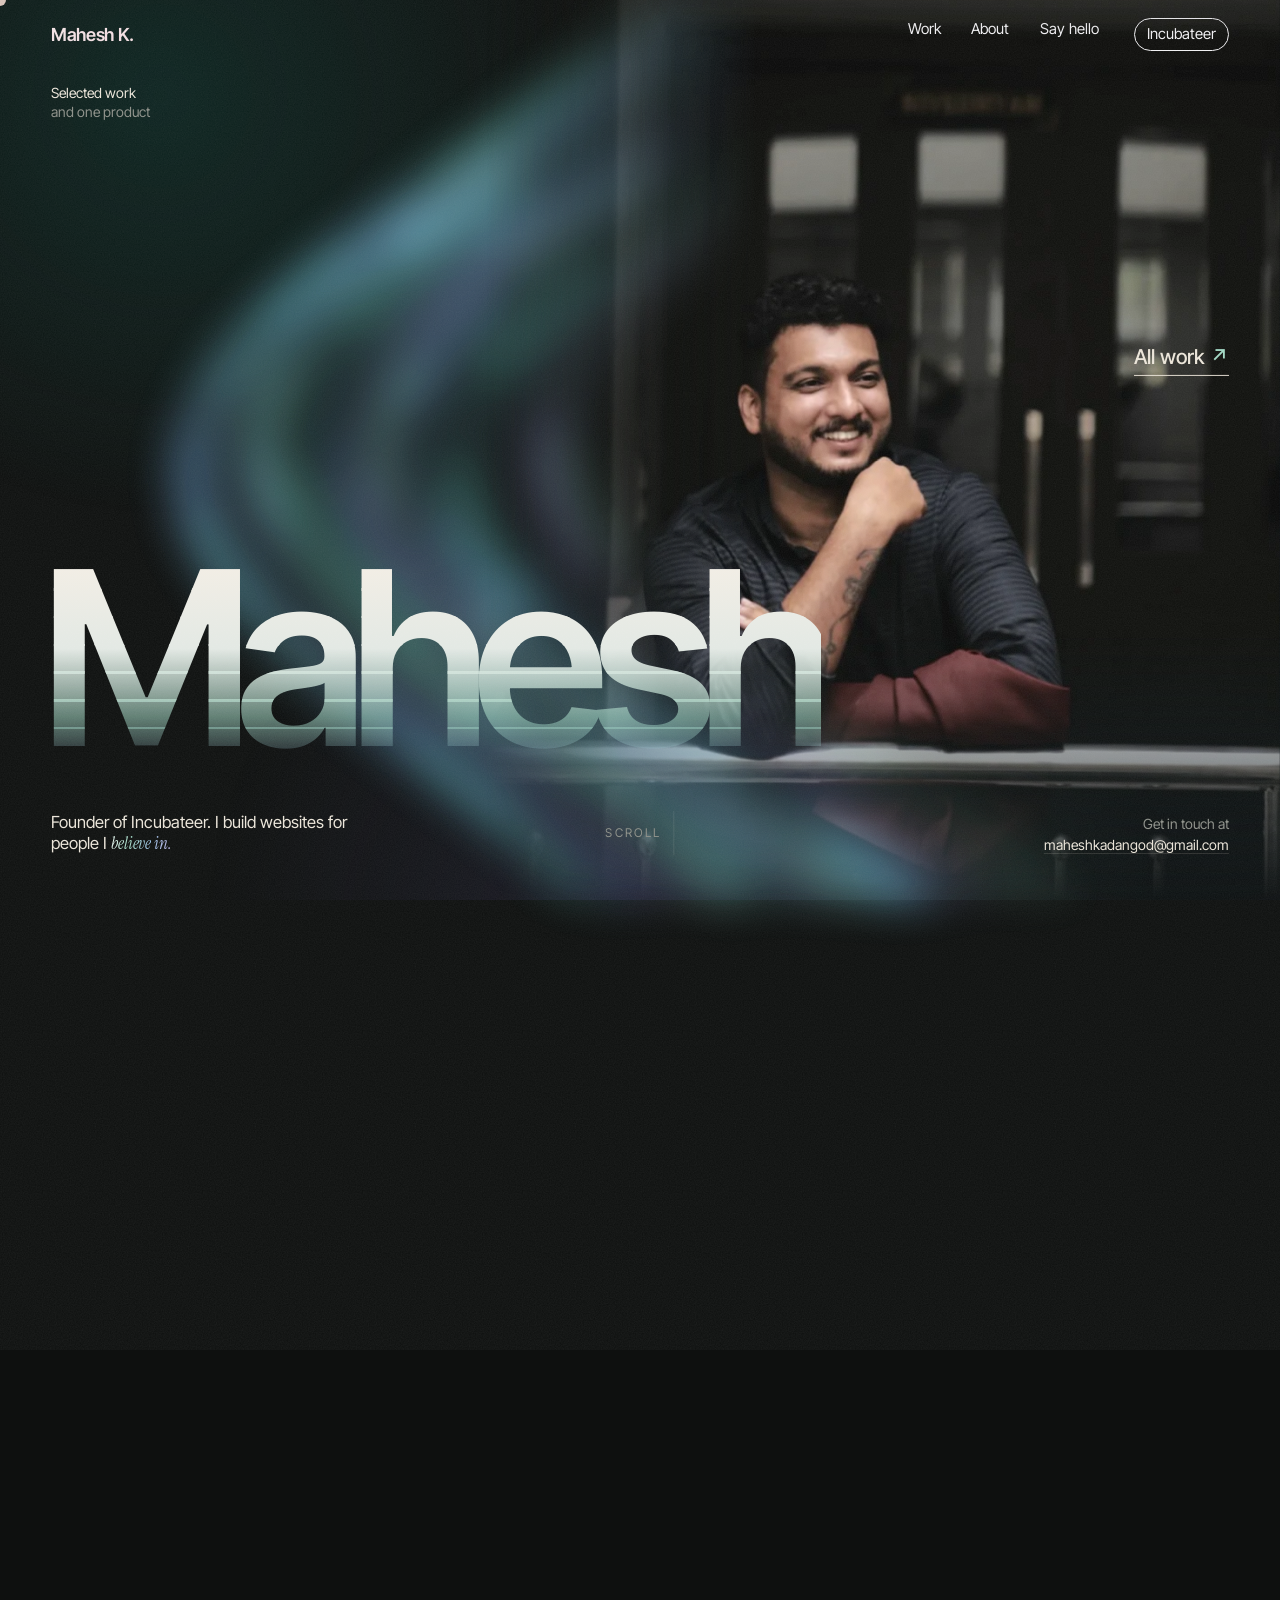
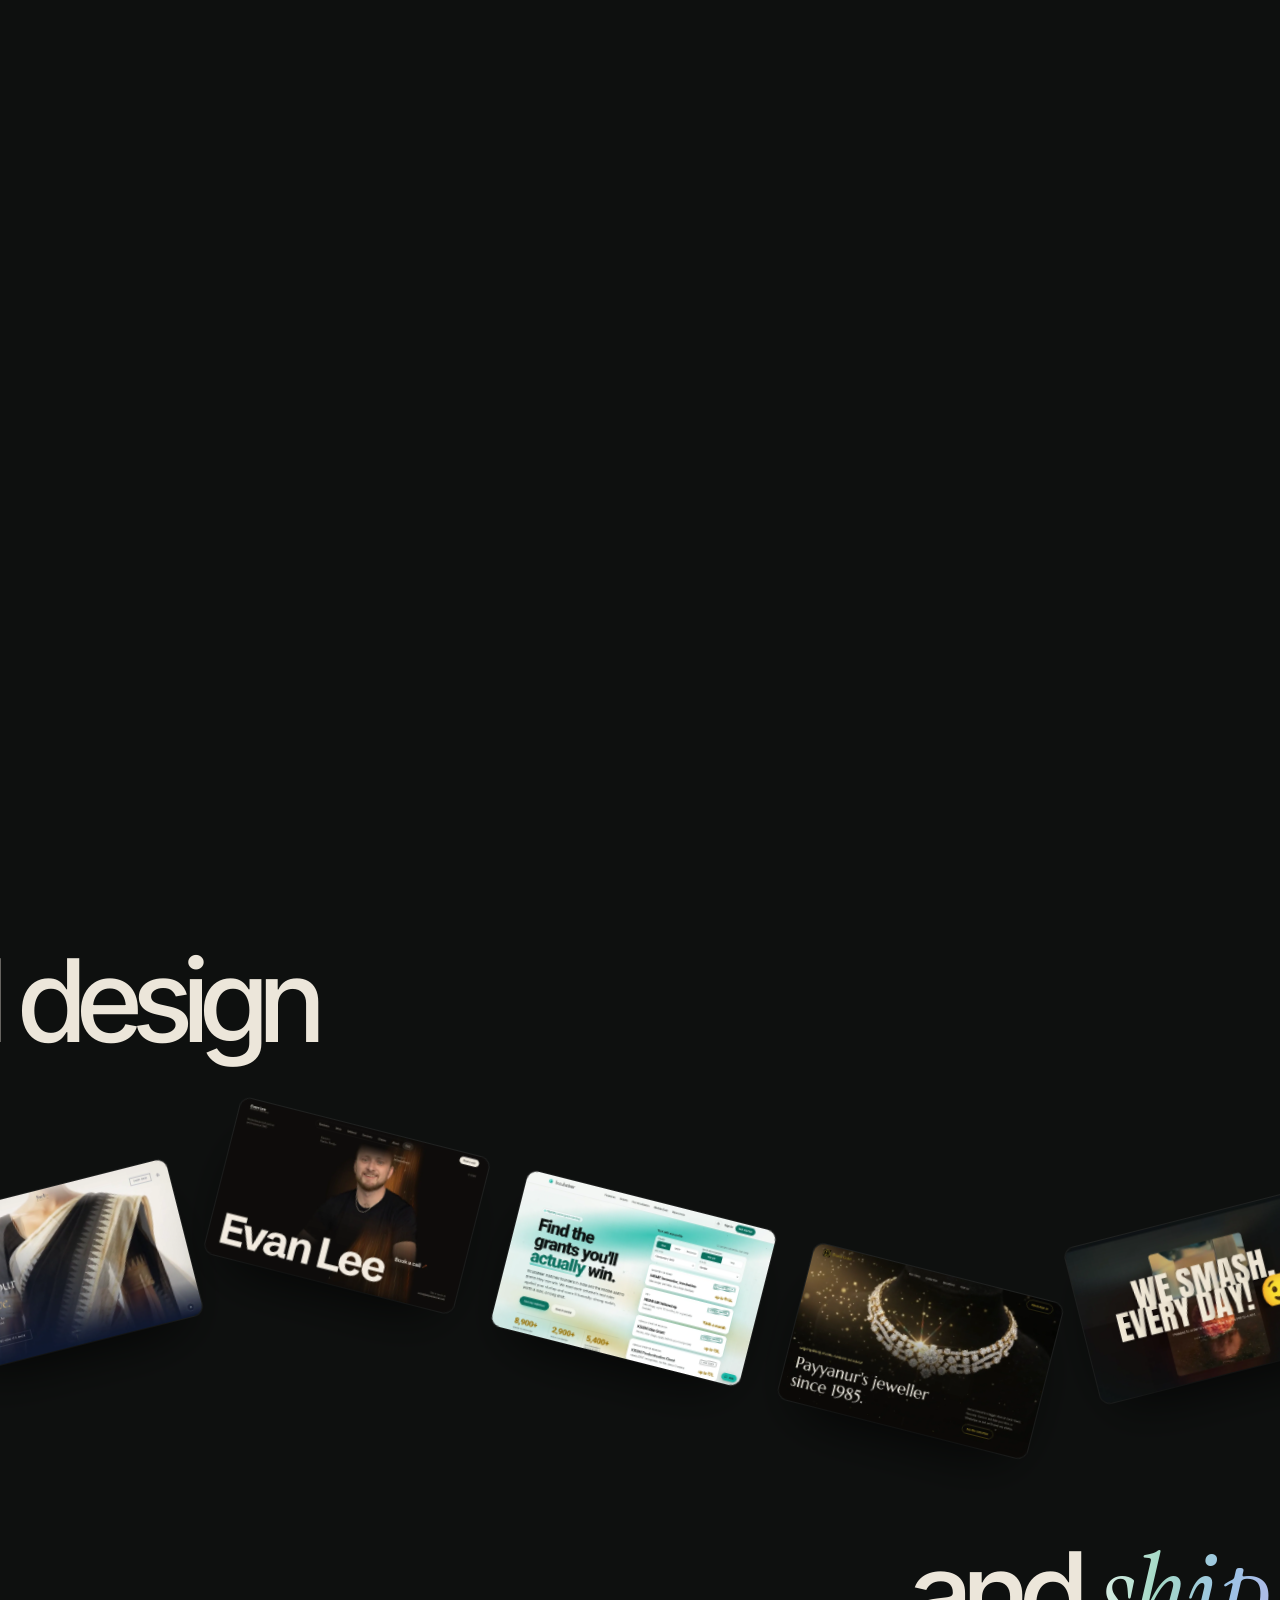
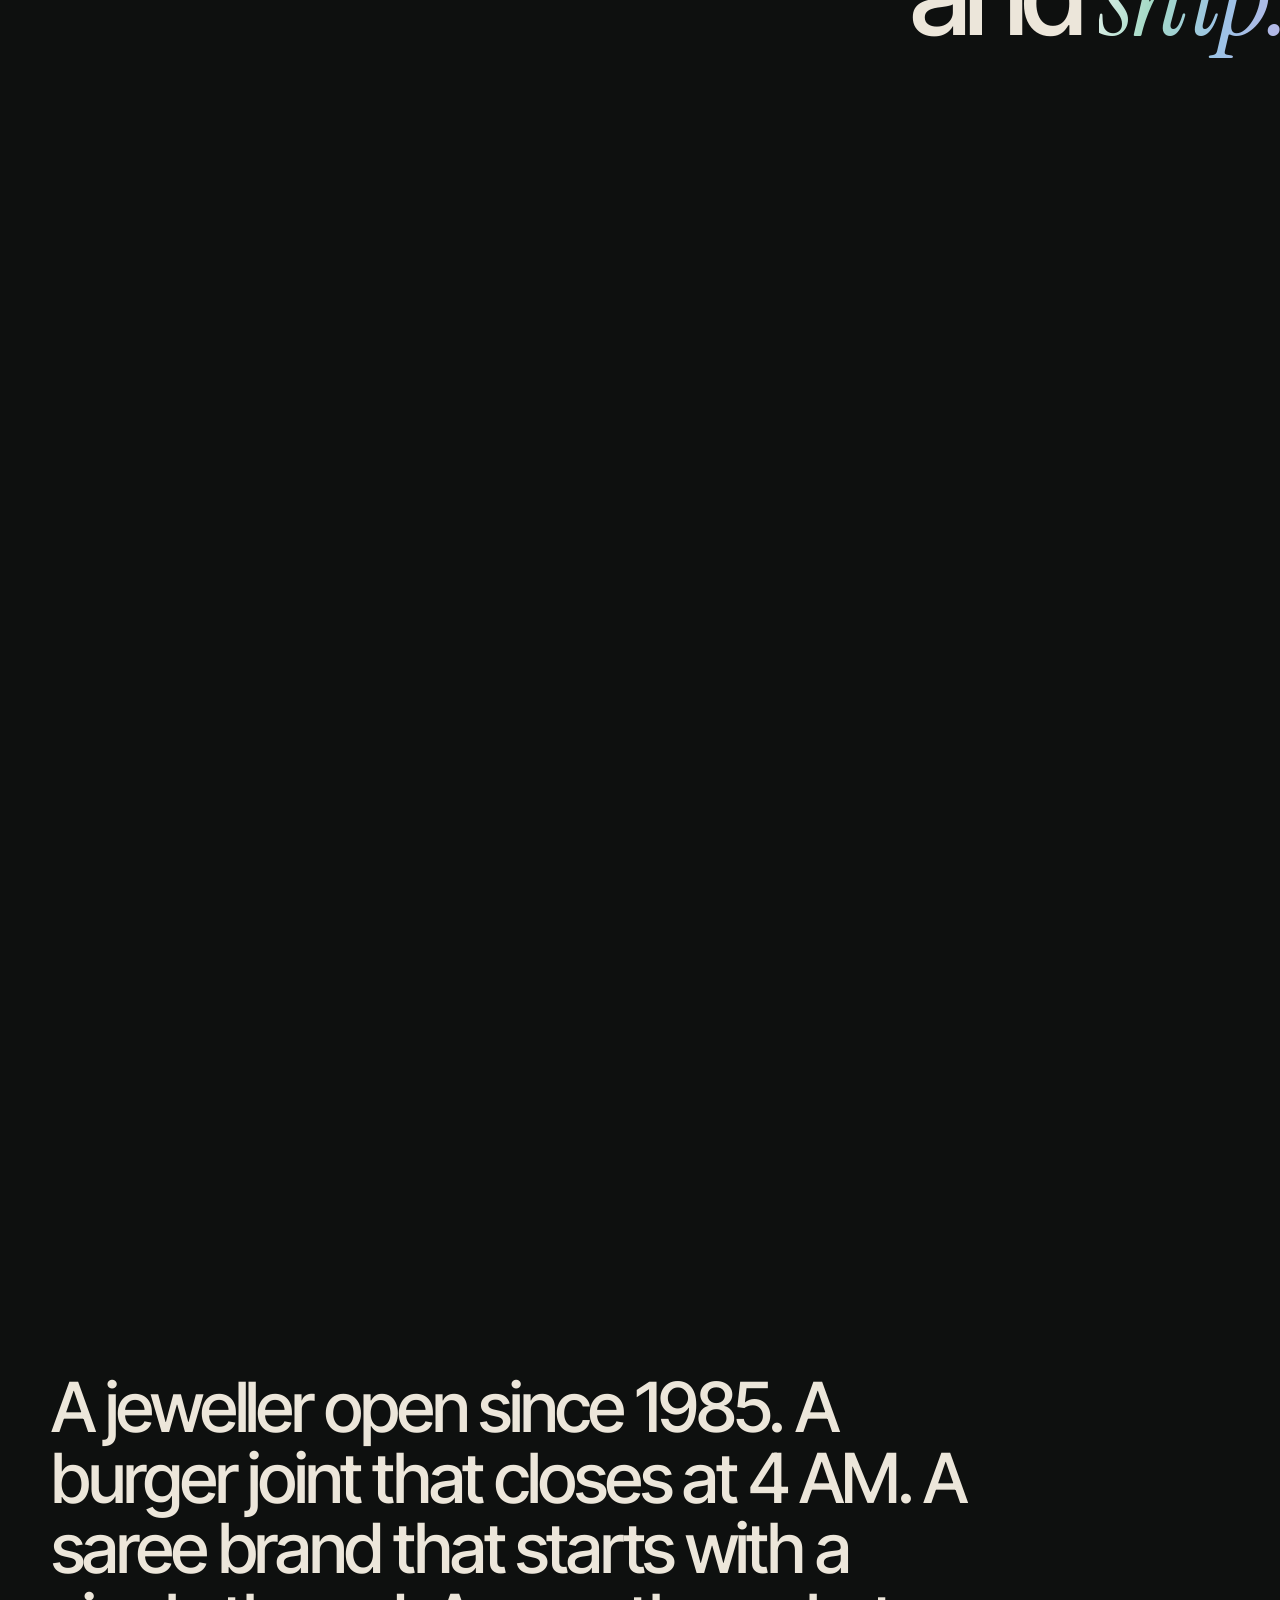
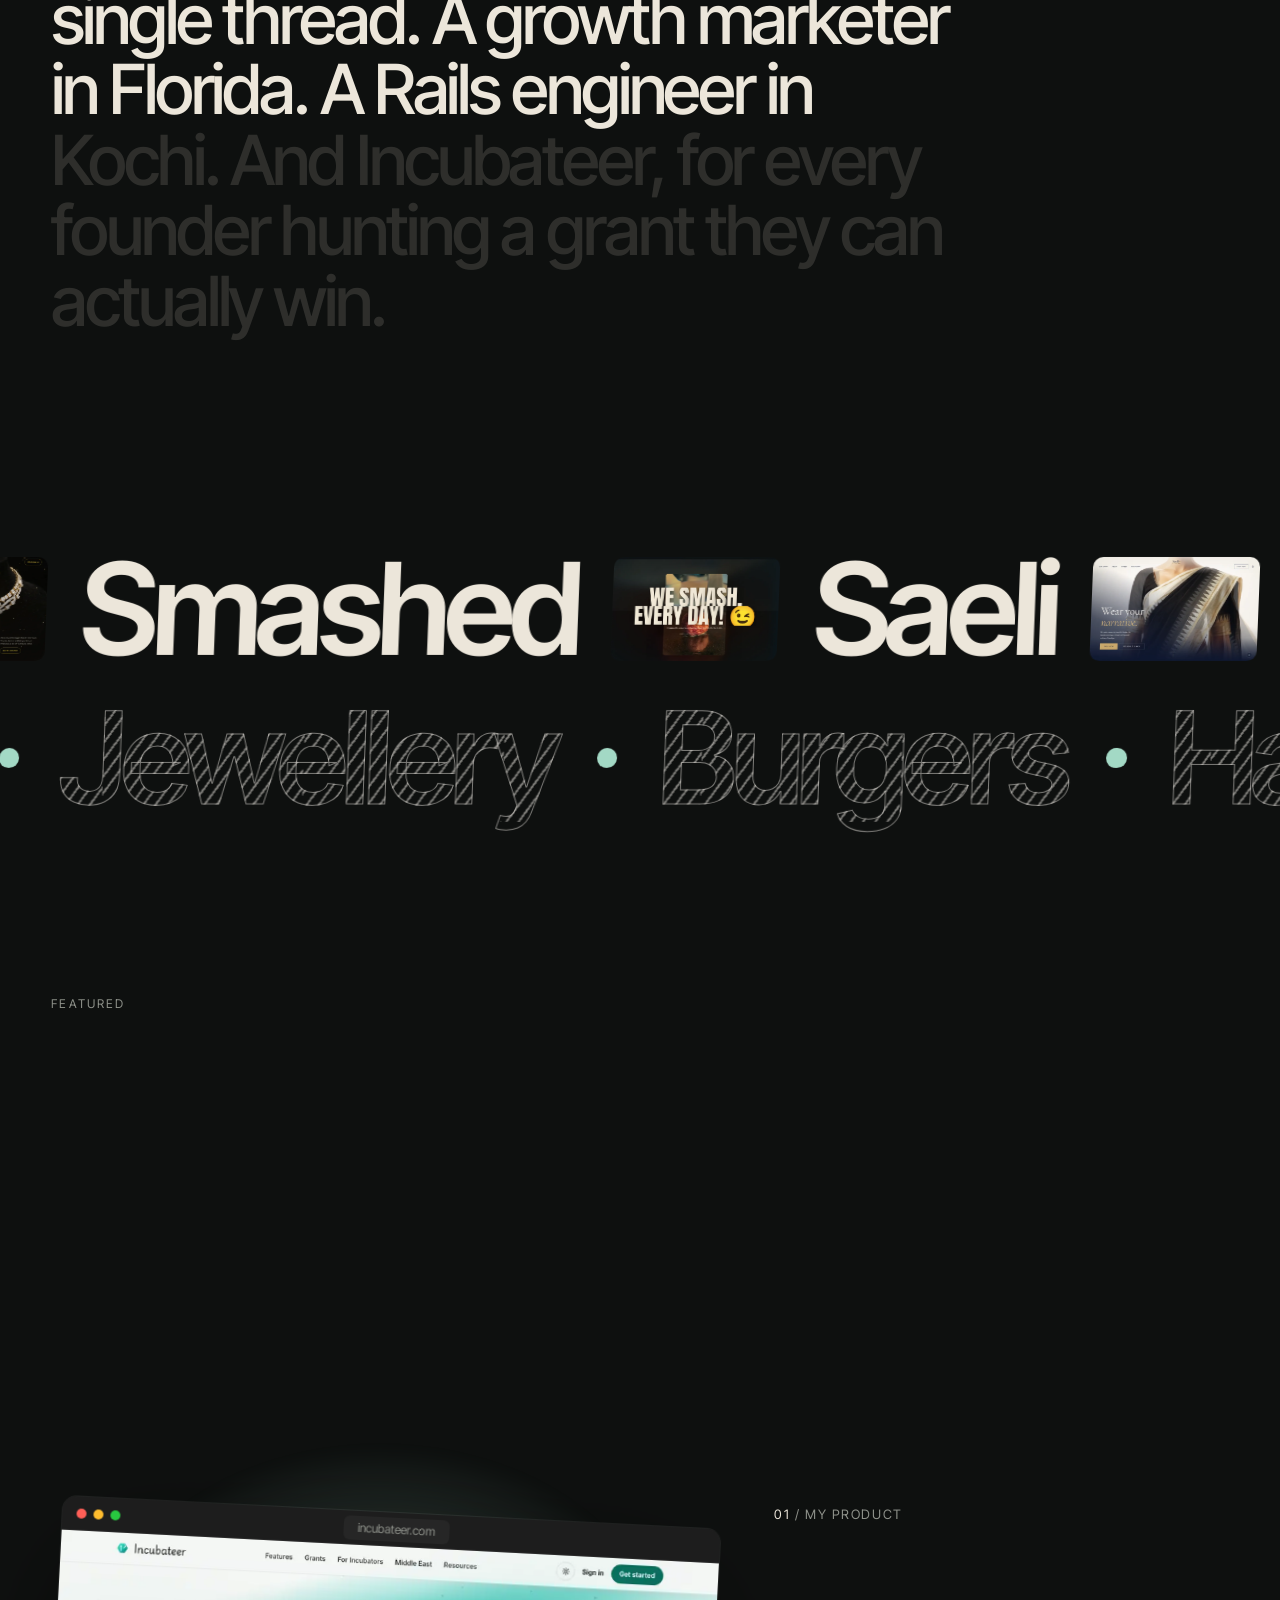
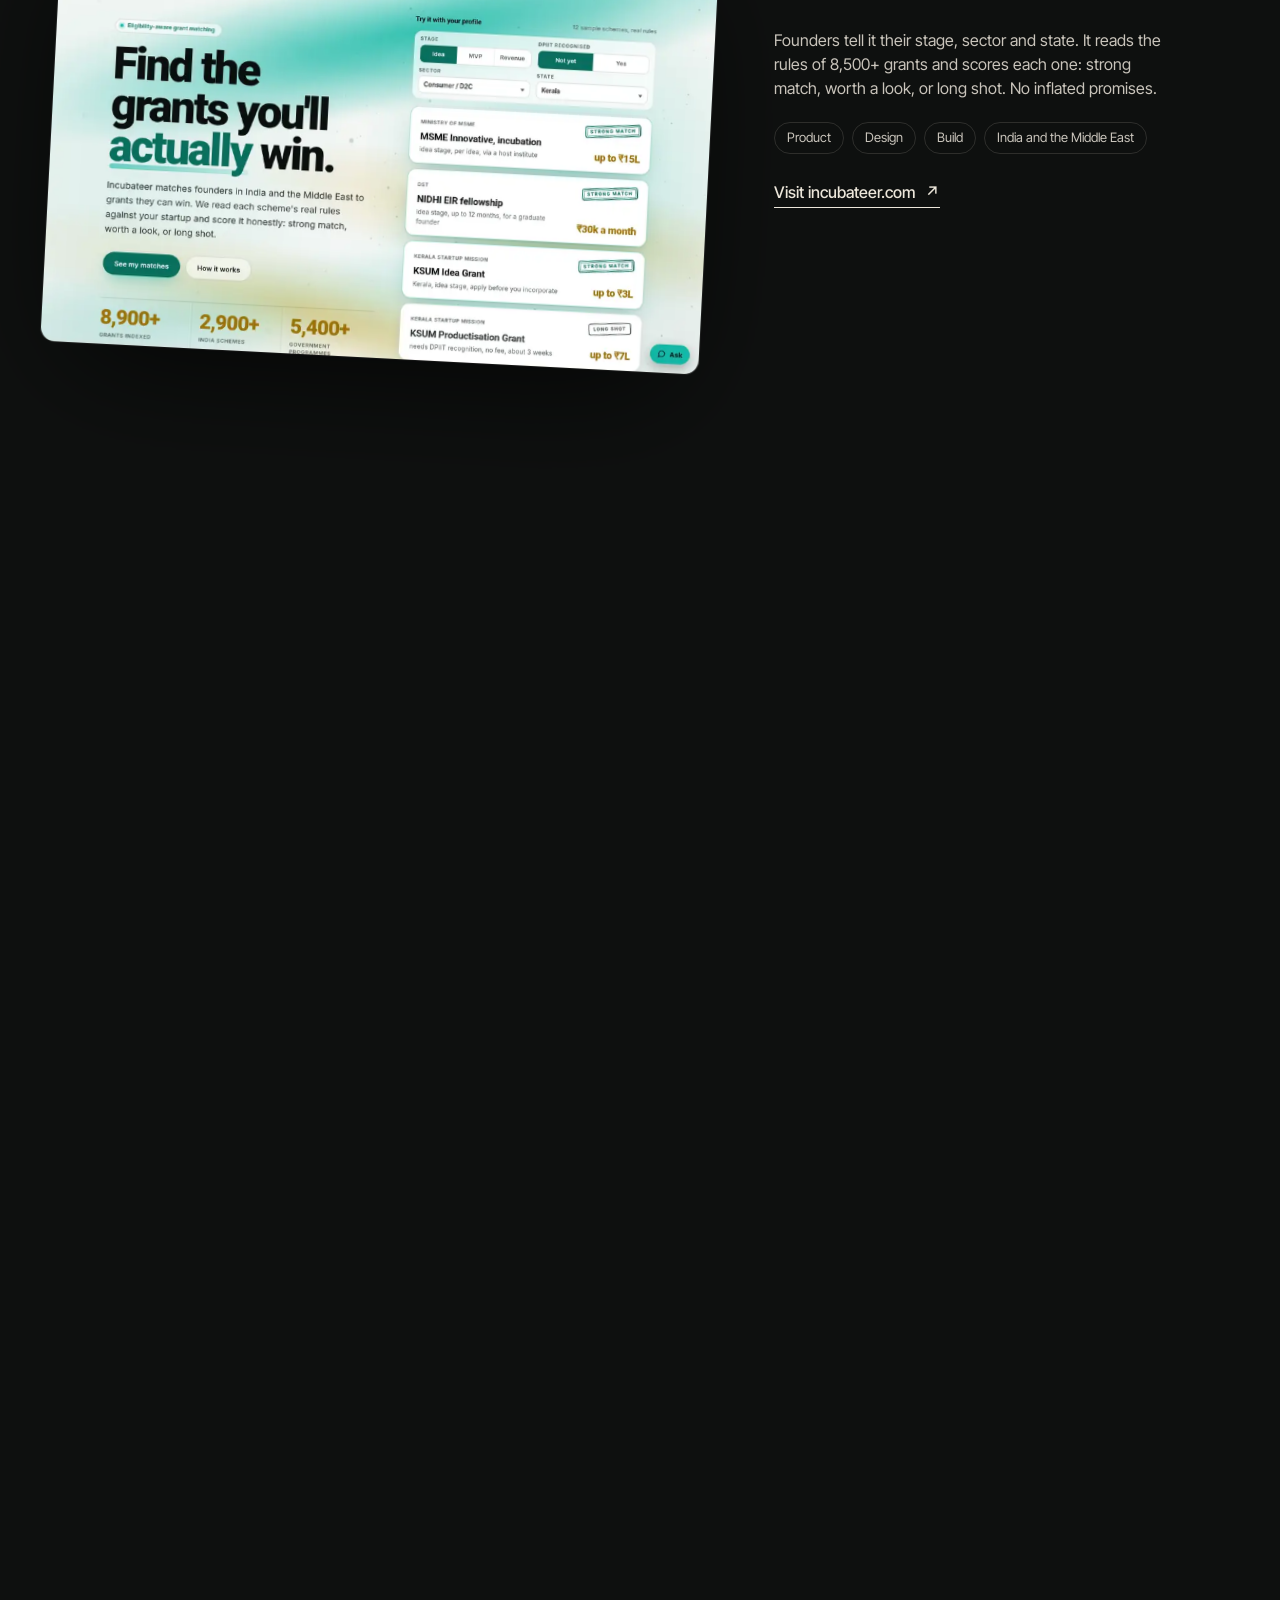
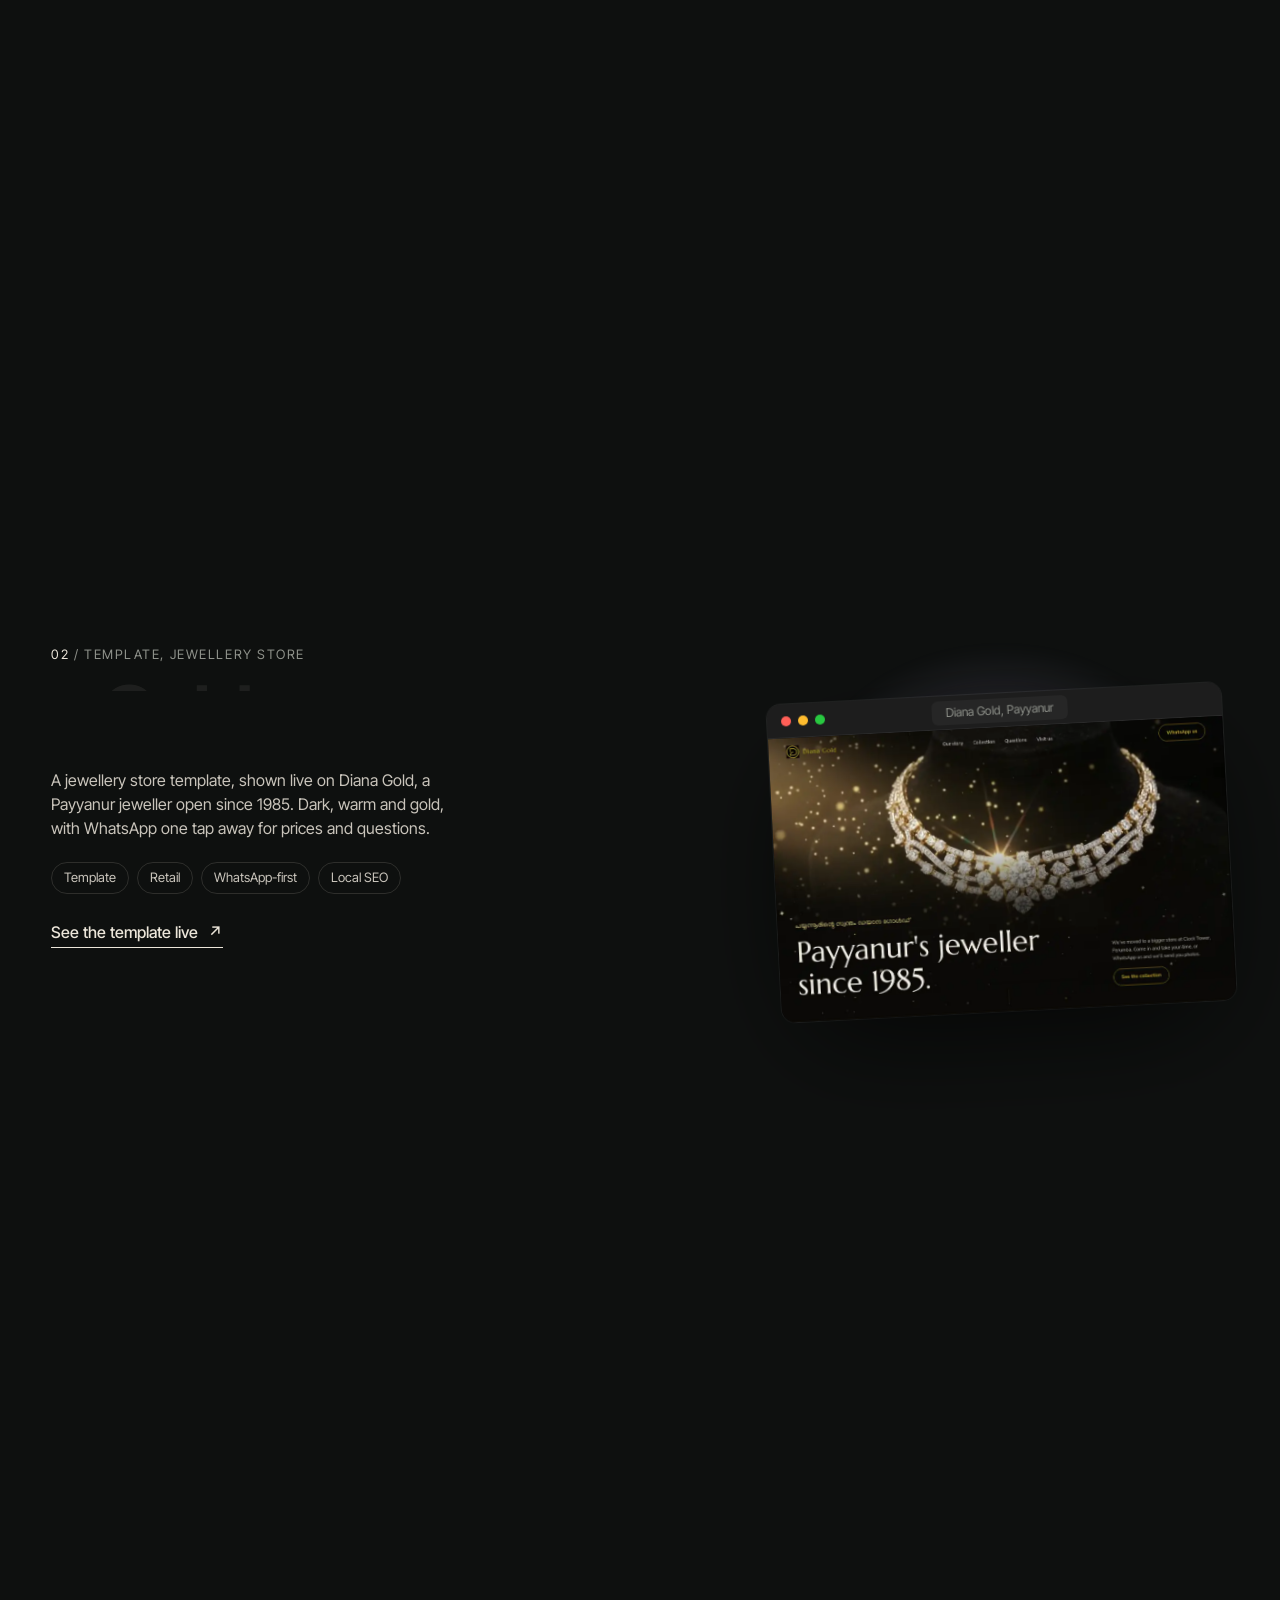
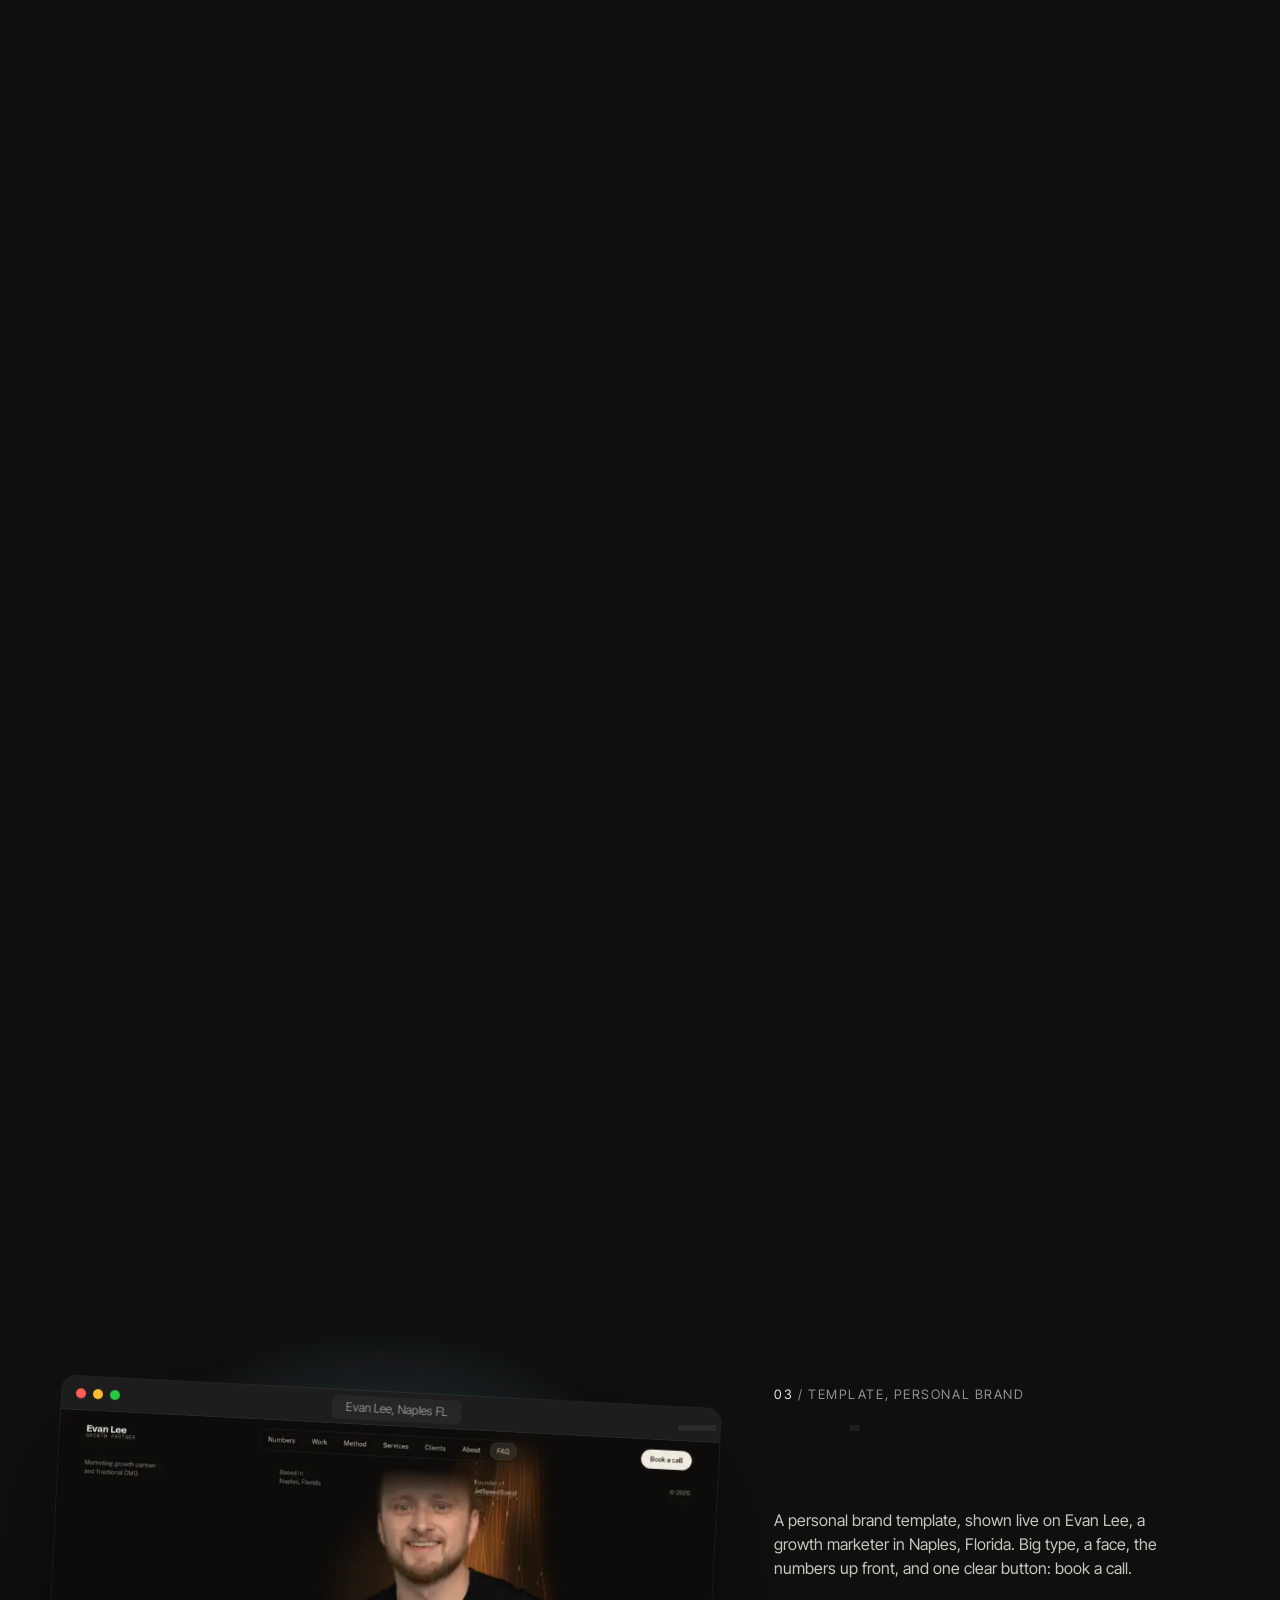
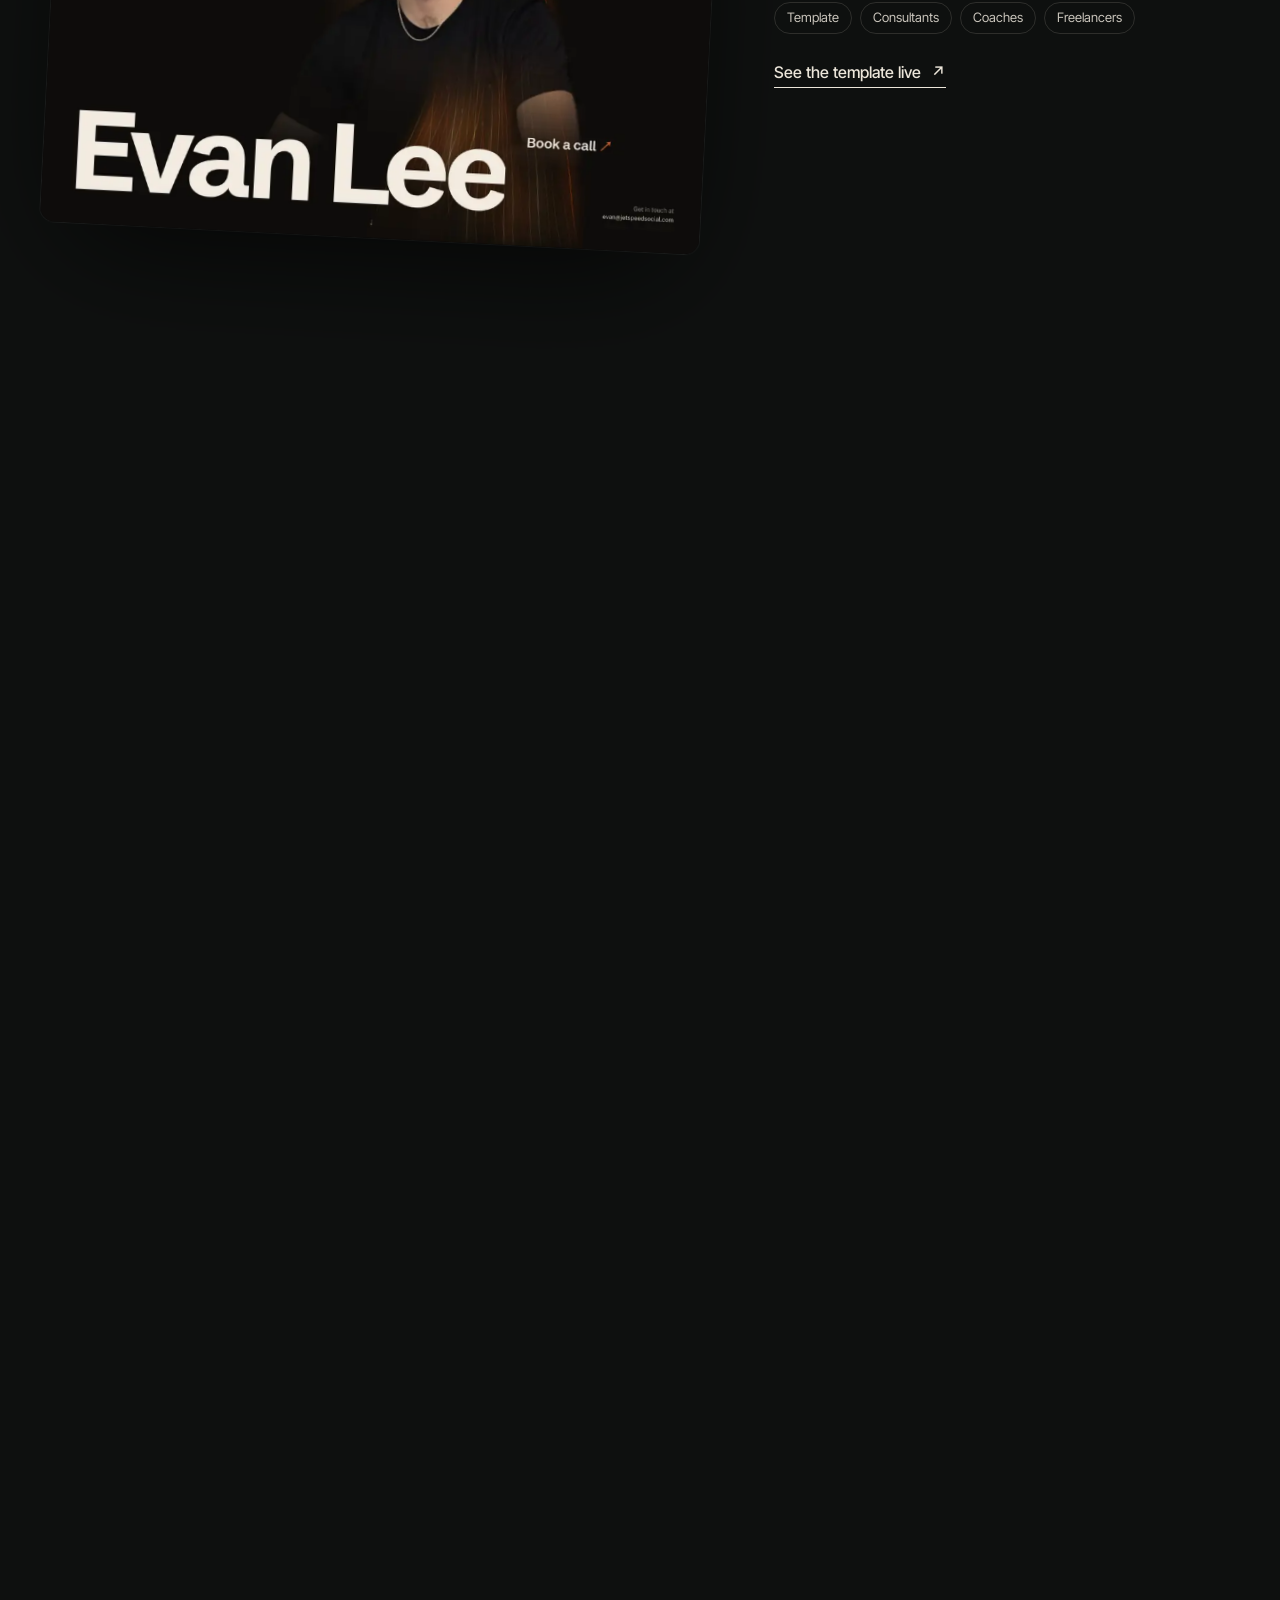
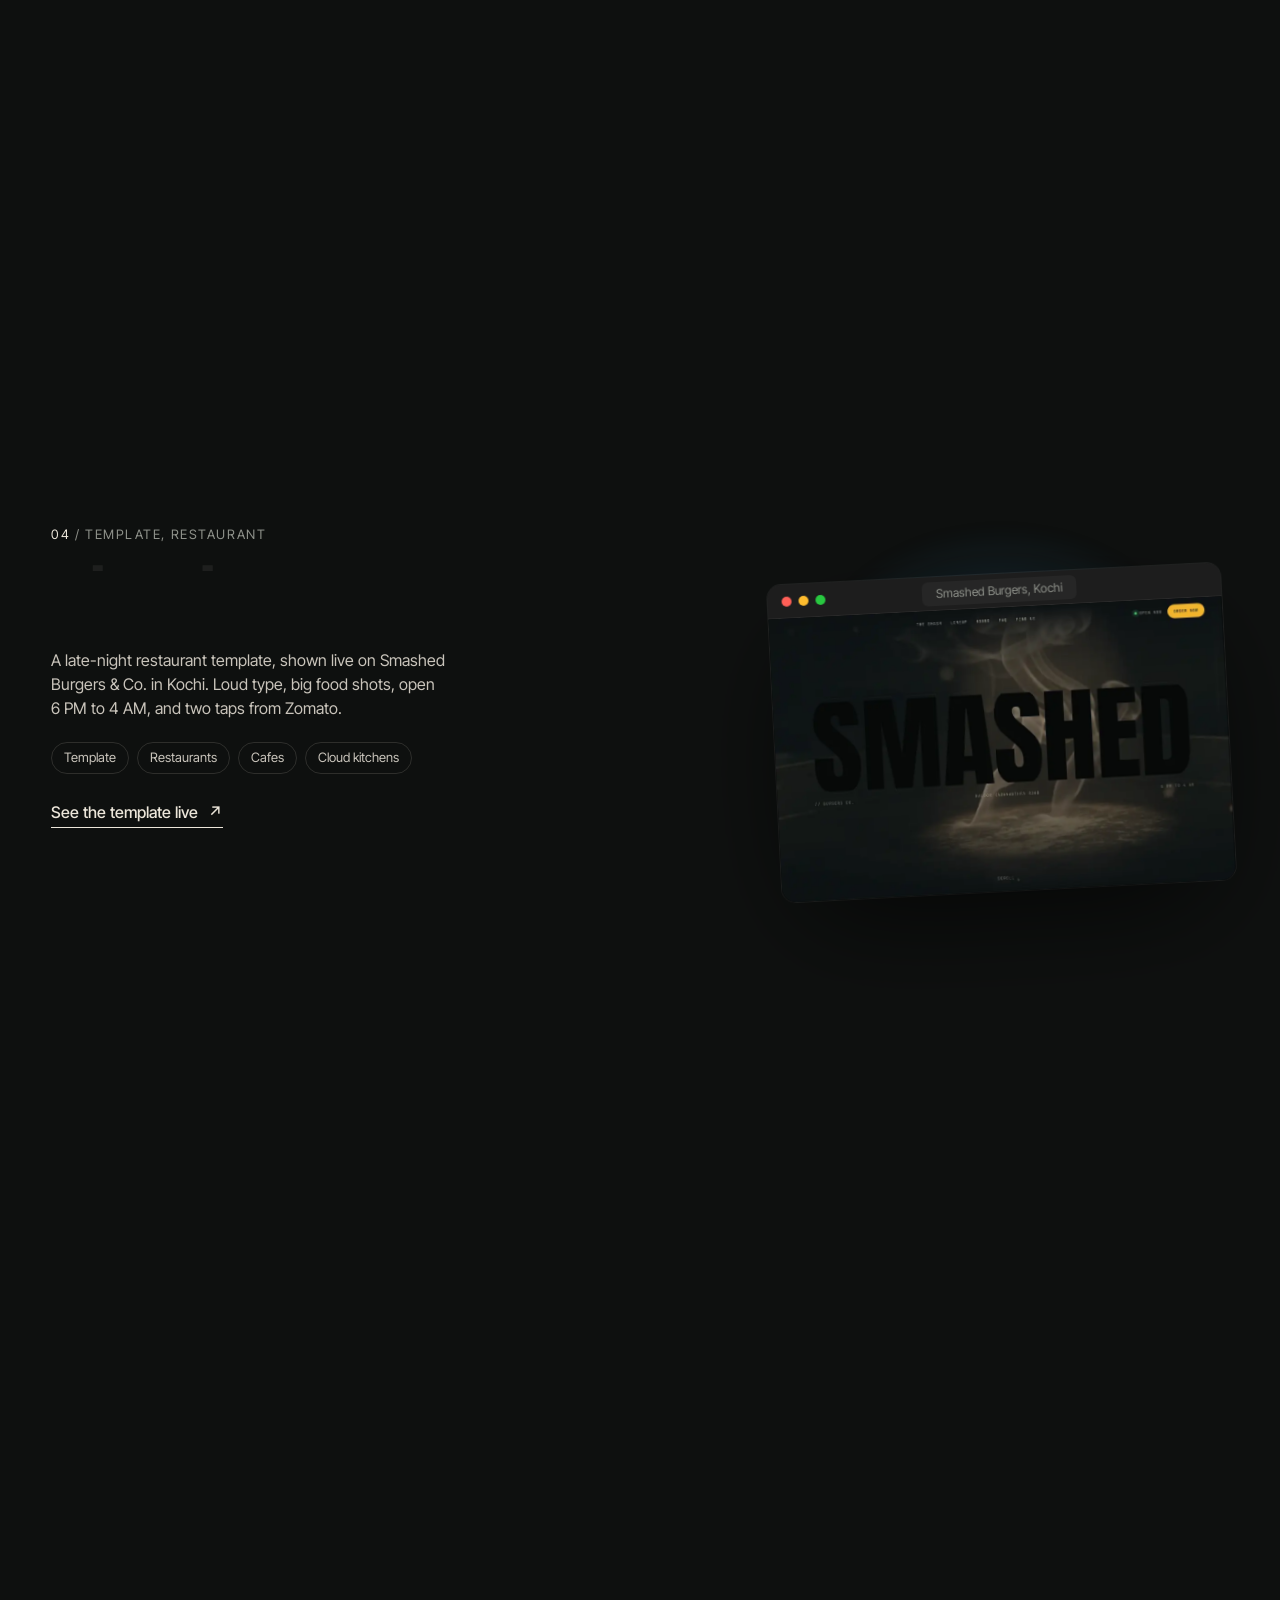
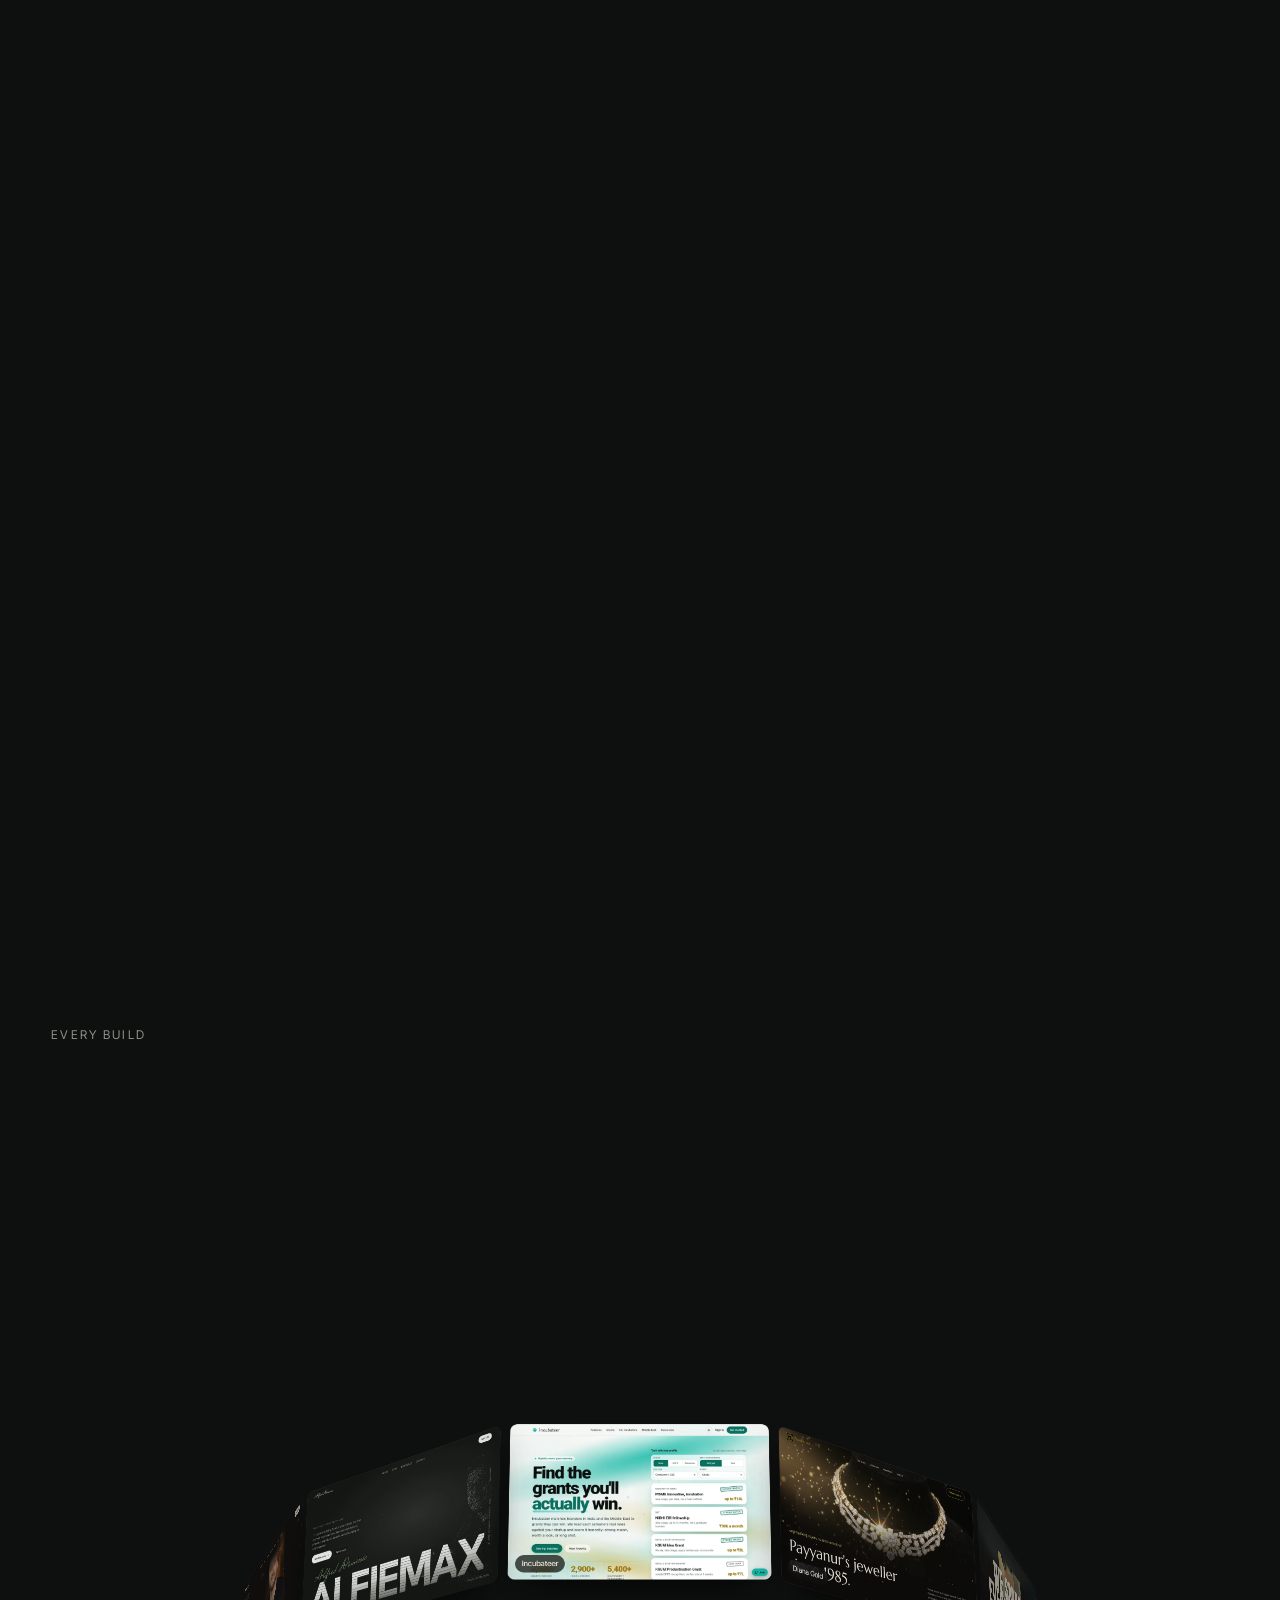
==== commit 206632ce: "Replace the drawn ship with the real sea video, scrubbed by scroll - Wide and tall versions encoded " ====
--- a/index.html
+++ b/index.html
@@ -533,41 +533,10 @@
     <!-- MIST: calm down into the Incubateer block -->
     <section class="mist" aria-label="Out of the fog">
       <div class="sea" aria-hidden="true">
-        <div class="sea__stars"></div>
-        <div class="sea__moon"></div>
-        <div class="sea__water">
-          <div class="sea__shine"></div>
-          <svg class="sea__wave sea__wave--1" viewBox="0 0 2400 200" preserveAspectRatio="none"><path d="M0 200 L0 40 L0 40.0 L20 42.4 L40 44.5 L60 45.7 L80 46.0 L100 45.2 L120 43.5 L140 41.2 L160 38.8 L180 36.5 L200 34.8 L220 34.0 L240 34.3 L260 35.5 L280 37.6 L300 40.0 L320 42.4 L340 44.5 L360 45.7 L380 46.0 L400 45.2 L420 43.5 L440 41.2 L460 38.8 L480 36.5 L500 34.8 L520 34.0 L540 34.3 L560 35.5 L580 37.6 L600 40.0 L620 42.4 L640 44.5 L660 45.7 L680 46.0 L700 45.2 L720 43.5 L740 41.2 L760 38.8 L780 36.5 L800 34.8 L820 34.0 L840 34.3 L860 35.5 L880 37.6 L900 40.0 L920 42.4 L940 44.5 L960 45.7 L980 46.0 L1000 45.2 L1020 43.5 L1040 41.2 L1060 38.8 L1080 36.5 L1100 34.8 L1120 34.0 L1140 34.3 L1160 35.5 L1180 37.6 L1200 40.0 L1220 42.4 L1240 44.5 L1260 45.7 L1280 46.0 L1300 45.2 L1320 43.5 L1340 41.2 L1360 38.8 L1380 36.5 L1400 34.8 L1420 34.0 L1440 34.3 L1460 35.5 L1480 37.6 L1500 40.0 L1520 42.4 L1540 44.5 L1560 45.7 L1580 46.0 L1600 45.2 L1620 43.5 L1640 41.2 L1660 38.8 L1680 36.5 L1700 34.8 L1720 34.0 L1740 34.3 L1760 35.5 L1780 37.6 L1800 40.0 L1820 42.4 L1840 44.5 L1860 45.7 L1880 46.0 L1900 45.2 L1920 43.5 L1940 41.2 L1960 38.8 L1980 36.5 L2000 34.8 L2020 34.0 L2040 34.3 L2060 35.5 L2080 37.6 L2100 40.0 L2120 42.4 L2140 44.5 L2160 45.7 L2180 46.0 L2200 45.2 L2220 43.5 L2240 41.2 L2260 38.8 L2280 36.5 L2300 34.8 L2320 34.0 L2340 34.3 L2360 35.5 L2380 37.6 L2400 40.0 L2400 200 Z"/><path class="crest" d="M0 40 L0 40.0 L20 42.4 L40 44.5 L60 45.7 L80 46.0 L100 45.2 L120 43.5 L140 41.2 L160 38.8 L180 36.5 L200 34.8 L220 34.0 L240 34.3 L260 35.5 L280 37.6 L300 40.0 L320 42.4 L340 44.5 L360 45.7 L380 46.0 L400 45.2 L420 43.5 L440 41.2 L460 38.8 L480 36.5 L500 34.8 L520 34.0 L540 34.3 L560 35.5 L580 37.6 L600 40.0 L620 42.4 L640 44.5 L660 45.7 L680 46.0 L700 45.2 L720 43.5 L740 41.2 L760 38.8 L780 36.5 L800 34.8 L820 34.0 L840 34.3 L860 35.5 L880 37.6 L900 40.0 L920 42.4 L940 44.5 L960 45.7 L980 46.0 L1000 45.2 L1020 43.5 L1040 41.2 L1060 38.8 L1080 36.5 L1100 34.8 L1120 34.0 L1140 34.3 L1160 35.5 L1180 37.6 L1200 40.0 L1220 42.4 L1240 44.5 L1260 45.7 L1280 46.0 L1300 45.2 L1320 43.5 L1340 41.2 L1360 38.8 L1380 36.5 L1400 34.8 L1420 34.0 L1440 34.3 L1460 35.5 L1480 37.6 L1500 40.0 L1520 42.4 L1540 44.5 L1560 45.7 L1580 46.0 L1600 45.2 L1620 43.5 L1640 41.2 L1660 38.8 L1680 36.5 L1700 34.8 L1720 34.0 L1740 34.3 L1760 35.5 L1780 37.6 L1800 40.0 L1820 42.4 L1840 44.5 L1860 45.7 L1880 46.0 L1900 45.2 L1920 43.5 L1940 41.2 L1960 38.8 L1980 36.5 L2000 34.8 L2020 34.0 L2040 34.3 L2060 35.5 L2080 37.6 L2100 40.0 L2120 42.4 L2140 44.5 L2160 45.7 L2180 46.0 L2200 45.2 L2220 43.5 L2240 41.2 L2260 38.8 L2280 36.5 L2300 34.8 L2320 34.0 L2340 34.3 L2360 35.5 L2380 37.6 L2400 40.0"/></svg>
-          <svg class="sea__wave sea__wave--2" viewBox="0 0 2400 200" preserveAspectRatio="none"><path d="M0 200 L0 70 L0 70.0 L20 72.8 L40 75.3 L60 77.3 L80 78.6 L100 79.0 L120 78.6 L140 77.3 L160 75.3 L180 72.8 L200 70.0 L220 67.2 L240 64.7 L260 62.7 L280 61.4 L300 61.0 L320 61.4 L340 62.7 L360 64.7 L380 67.2 L400 70.0 L420 72.8 L440 75.3 L460 77.3 L480 78.6 L500 79.0 L520 78.6 L540 77.3 L560 75.3 L580 72.8 L600 70.0 L620 67.2 L640 64.7 L660 62.7 L680 61.4 L700 61.0 L720 61.4 L740 62.7 L760 64.7 L780 67.2 L800 70.0 L820 72.8 L840 75.3 L860 77.3 L880 78.6 L900 79.0 L920 78.6 L940 77.3 L960 75.3 L980 72.8 L1000 70.0 L1020 67.2 L1040 64.7 L1060 62.7 L1080 61.4 L1100 61.0 L1120 61.4 L1140 62.7 L1160 64.7 L1180 67.2 L1200 70.0 L1220 72.8 L1240 75.3 L1260 77.3 L1280 78.6 L1300 79.0 L1320 78.6 L1340 77.3 L1360 75.3 L1380 72.8 L1400 70.0 L1420 67.2 L1440 64.7 L1460 62.7 L1480 61.4 L1500 61.0 L1520 61.4 L1540 62.7 L1560 64.7 L1580 67.2 L1600 70.0 L1620 72.8 L1640 75.3 L1660 77.3 L1680 78.6 L1700 79.0 L1720 78.6 L1740 77.3 L1760 75.3 L1780 72.8 L1800 70.0 L1820 67.2 L1840 64.7 L1860 62.7 L1880 61.4 L1900 61.0 L1920 61.4 L1940 62.7 L1960 64.7 L1980 67.2 L2000 70.0 L2020 72.8 L2040 75.3 L2060 77.3 L2080 78.6 L2100 79.0 L2120 78.6 L2140 77.3 L2160 75.3 L2180 72.8 L2200 70.0 L2220 67.2 L2240 64.7 L2260 62.7 L2280 61.4 L2300 61.0 L2320 61.4 L2340 62.7 L2360 64.7 L2380 67.2 L2400 70.0 L2400 200 Z"/><path class="crest" d="M0 70 L0 70.0 L20 72.8 L40 75.3 L60 77.3 L80 78.6 L100 79.0 L120 78.6 L140 77.3 L160 75.3 L180 72.8 L200 70.0 L220 67.2 L240 64.7 L260 62.7 L280 61.4 L300 61.0 L320 61.4 L340 62.7 L360 64.7 L380 67.2 L400 70.0 L420 72.8 L440 75.3 L460 77.3 L480 78.6 L500 79.0 L520 78.6 L540 77.3 L560 75.3 L580 72.8 L600 70.0 L620 67.2 L640 64.7 L660 62.7 L680 61.4 L700 61.0 L720 61.4 L740 62.7 L760 64.7 L780 67.2 L800 70.0 L820 72.8 L840 75.3 L860 77.3 L880 78.6 L900 79.0 L920 78.6 L940 77.3 L960 75.3 L980 72.8 L1000 70.0 L1020 67.2 L1040 64.7 L1060 62.7 L1080 61.4 L1100 61.0 L1120 61.4 L1140 62.7 L1160 64.7 L1180 67.2 L1200 70.0 L1220 72.8 L1240 75.3 L1260 77.3 L1280 78.6 L1300 79.0 L1320 78.6 L1340 77.3 L1360 75.3 L1380 72.8 L1400 70.0 L1420 67.2 L1440 64.7 L1460 62.7 L1480 61.4 L1500 61.0 L1520 61.4 L1540 62.7 L1560 64.7 L1580 67.2 L1600 70.0 L1620 72.8 L1640 75.3 L1660 77.3 L1680 78.6 L1700 79.0 L1720 78.6 L1740 77.3 L1760 75.3 L1780 72.8 L1800 70.0 L1820 67.2 L1840 64.7 L1860 62.7 L1880 61.4 L1900 61.0 L1920 61.4 L1940 62.7 L1960 64.7 L1980 67.2 L2000 70.0 L2020 72.8 L2040 75.3 L2060 77.3 L2080 78.6 L2100 79.0 L2120 78.6 L2140 77.3 L2160 75.3 L2180 72.8 L2200 70.0 L2220 67.2 L2240 64.7 L2260 62.7 L2280 61.4 L2300 61.0 L2320 61.4 L2340 62.7 L2360 64.7 L2380 67.2 L2400 70.0"/></svg>
-          <svg class="sea__wave sea__wave--3" viewBox="0 0 2400 200" preserveAspectRatio="none"><path d="M0 200 L0 105 L0 105.0 L20 107.5 L40 109.9 L60 112.1 L80 113.9 L100 115.4 L120 116.4 L140 116.9 L160 116.9 L180 116.4 L200 115.4 L220 113.9 L240 112.1 L260 109.9 L280 107.5 L300 105.0 L320 102.5 L340 100.1 L360 97.9 L380 96.1 L400 94.6 L420 93.6 L440 93.1 L460 93.1 L480 93.6 L500 94.6 L520 96.1 L540 97.9 L560 100.1 L580 102.5 L600 105.0 L620 107.5 L640 109.9 L660 112.1 L680 113.9 L700 115.4 L720 116.4 L740 116.9 L760 116.9 L780 116.4 L800 115.4 L820 113.9 L840 112.1 L860 109.9 L880 107.5 L900 105.0 L920 102.5 L940 100.1 L960 97.9 L980 96.1 L1000 94.6 L1020 93.6 L1040 93.1 L1060 93.1 L1080 93.6 L1100 94.6 L1120 96.1 L1140 97.9 L1160 100.1 L1180 102.5 L1200 105.0 L1220 107.5 L1240 109.9 L1260 112.1 L1280 113.9 L1300 115.4 L1320 116.4 L1340 116.9 L1360 116.9 L1380 116.4 L1400 115.4 L1420 113.9 L1440 112.1 L1460 109.9 L1480 107.5 L1500 105.0 L1520 102.5 L1540 100.1 L1560 97.9 L1580 96.1 L1600 94.6 L1620 93.6 L1640 93.1 L1660 93.1 L1680 93.6 L1700 94.6 L1720 96.1 L1740 97.9 L1760 100.1 L1780 102.5 L1800 105.0 L1820 107.5 L1840 109.9 L1860 112.1 L1880 113.9 L1900 115.4 L1920 116.4 L1940 116.9 L1960 116.9 L1980 116.4 L2000 115.4 L2020 113.9 L2040 112.1 L2060 109.9 L2080 107.5 L2100 105.0 L2120 102.5 L2140 100.1 L2160 97.9 L2180 96.1 L2200 94.6 L2220 93.6 L2240 93.1 L2260 93.1 L2280 93.6 L2300 94.6 L2320 96.1 L2340 97.9 L2360 100.1 L2380 102.5 L2400 105.0 L2400 200 Z"/><path class="crest" d="M0 105 L0 105.0 L20 107.5 L40 109.9 L60 112.1 L80 113.9 L100 115.4 L120 116.4 L140 116.9 L160 116.9 L180 116.4 L200 115.4 L220 113.9 L240 112.1 L260 109.9 L280 107.5 L300 105.0 L320 102.5 L340 100.1 L360 97.9 L380 96.1 L400 94.6 L420 93.6 L440 93.1 L460 93.1 L480 93.6 L500 94.6 L520 96.1 L540 97.9 L560 100.1 L580 102.5 L600 105.0 L620 107.5 L640 109.9 L660 112.1 L680 113.9 L700 115.4 L720 116.4 L740 116.9 L760 116.9 L780 116.4 L800 115.4 L820 113.9 L840 112.1 L860 109.9 L880 107.5 L900 105.0 L920 102.5 L940 100.1 L960 97.9 L980 96.1 L1000 94.6 L1020 93.6 L1040 93.1 L1060 93.1 L1080 93.6 L1100 94.6 L1120 96.1 L1140 97.9 L1160 100.1 L1180 102.5 L1200 105.0 L1220 107.5 L1240 109.9 L1260 112.1 L1280 113.9 L1300 115.4 L1320 116.4 L1340 116.9 L1360 116.9 L1380 116.4 L1400 115.4 L1420 113.9 L1440 112.1 L1460 109.9 L1480 107.5 L1500 105.0 L1520 102.5 L1540 100.1 L1560 97.9 L1580 96.1 L1600 94.6 L1620 93.6 L1640 93.1 L1660 93.1 L1680 93.6 L1700 94.6 L1720 96.1 L1740 97.9 L1760 100.1 L1780 102.5 L1800 105.0 L1820 107.5 L1840 109.9 L1860 112.1 L1880 113.9 L1900 115.4 L1920 116.4 L1940 116.9 L1960 116.9 L1980 116.4 L2000 115.4 L2020 113.9 L2040 112.1 L2060 109.9 L2080 107.5 L2100 105.0 L2120 102.5 L2140 100.1 L2160 97.9 L2180 96.1 L2200 94.6 L2220 93.6 L2240 93.1 L2260 93.1 L2280 93.6 L2300 94.6 L2320 96.1 L2340 97.9 L2360 100.1 L2380 102.5 L2400 105.0"/></svg>
-        </div>
-          <div class="ship" aria-hidden="true">
-            <div class="ship__bob">
-              <div class="ship__smoke"><i></i><i></i><i></i><i></i><i></i><i></i><i></i><i></i></div>
-              <svg class="ship__svg" viewBox="0 0 420 170">
-                <defs>
-                  <linearGradient id="hullG" x1="0" y1="0" x2="0" y2="1"><stop offset="0" stop-color="#1c3a40"/><stop offset="1" stop-color="#081614"/></linearGradient>
-                  <linearGradient id="deckG" x1="0" y1="0" x2="1" y2="0"><stop offset="0" stop-color="#a3d9c5"/><stop offset=".6" stop-color="#9cc3e6"/><stop offset="1" stop-color="#bfb2e6"/></linearGradient>
-                </defs>
-                <!-- bridge and funnel at the stern -->
-                <rect x="58" y="52" width="70" height="56" rx="3" fill="#dfe9e4"/>
-                <rect x="66" y="40" width="54" height="14" rx="2" fill="#c9d8d2"/>
-                <g fill="#0e2a2f"><rect x="70" y="58" width="6" height="5" rx="1"/><rect x="79" y="58" width="6" height="5" rx="1"/><rect x="88" y="58" width="6" height="5" rx="1"/><rect x="97" y="58" width="6" height="5" rx="1"/><rect x="106" y="58" width="6" height="5" rx="1"/><rect x="115" y="58" width="6" height="5" rx="1"/><rect x="70" y="70" width="6" height="5" rx="1"/><rect x="79" y="70" width="6" height="5" rx="1"/><rect x="88" y="70" width="6" height="5" rx="1"/><rect x="97" y="70" width="6" height="5" rx="1"/><rect x="106" y="70" width="6" height="5" rx="1"/><rect x="115" y="70" width="6" height="5" rx="1"/></g>
-                <rect x="96" y="14" width="16" height="28" rx="2" fill="#2d5a5c"/>
-                <rect x="96" y="20" width="16" height="5" fill="#a3d9c5"/>
-                <!-- cargo -->
-                <rect x="150" y="92" width="22" height="15" rx="1.5" fill="#a3d9c5" opacity=".9"/><rect x="174" y="92" width="22" height="15" rx="1.5" fill="#8b7fc2" opacity=".9"/><rect x="198" y="92" width="22" height="15" rx="1.5" fill="#6f8fb8" opacity=".9"/><rect x="222" y="92" width="22" height="15" rx="1.5" fill="#5f9e8f" opacity=".9"/><rect x="246" y="92" width="22" height="15" rx="1.5" fill="#bfb2e6" opacity=".9"/><rect x="270" y="92" width="22" height="15" rx="1.5" fill="#9cc3e6" opacity=".9"/><rect x="294" y="92" width="22" height="15" rx="1.5" fill="#a3d9c5" opacity=".9"/><rect x="318" y="92" width="22" height="15" rx="1.5" fill="#8b7fc2" opacity=".9"/><rect x="342" y="92" width="22" height="15" rx="1.5" fill="#6f8fb8" opacity=".9"/><rect x="162" y="76" width="22" height="15" rx="1.5" fill="#6f8fb8" opacity=".9"/><rect x="186" y="76" width="22" height="15" rx="1.5" fill="#5f9e8f" opacity=".9"/><rect x="210" y="76" width="22" height="15" rx="1.5" fill="#bfb2e6" opacity=".9"/><rect x="234" y="76" width="22" height="15" rx="1.5" fill="#9cc3e6" opacity=".9"/><rect x="258" y="76" width="22" height="15" rx="1.5" fill="#a3d9c5" opacity=".9"/><rect x="282" y="76" width="22" height="15" rx="1.5" fill="#8b7fc2" opacity=".9"/><rect x="306" y="76" width="22" height="15" rx="1.5" fill="#6f8fb8" opacity=".9"/><rect x="330" y="76" width="22" height="15" rx="1.5" fill="#5f9e8f" opacity=".9"/><rect x="186" y="60" width="22" height="15" rx="1.5" fill="#5f9e8f" opacity=".9"/><rect x="210" y="60" width="22" height="15" rx="1.5" fill="#bfb2e6" opacity=".9"/><rect x="234" y="60" width="22" height="15" rx="1.5" fill="#9cc3e6" opacity=".9"/><rect x="258" y="60" width="22" height="15" rx="1.5" fill="#a3d9c5" opacity=".9"/><rect x="282" y="60" width="22" height="15" rx="1.5" fill="#8b7fc2" opacity=".9"/><rect x="306" y="60" width="22" height="15" rx="1.5" fill="#6f8fb8" opacity=".9"/>
-                <!-- hull -->
-                <path d="M30 108 L392 108 Q404 108 410 96 L398 140 Q394 152 380 152 L60 152 Q42 152 36 136 Z" fill="url(#hullG)"/>
-                <path d="M30 108 L392 108 Q404 108 410 96" fill="none" stroke="url(#deckG)" stroke-width="2.5" stroke-linecap="round"/>
-                <path d="M40 132 L400 132" stroke="#a3d9c5" stroke-opacity=".35" stroke-width="2"/>
-                <!-- lights -->
-                <circle class="ship__light" cx="408" cy="98" r="3" fill="#bfeadc"/>
-                <circle class="ship__light ship__light--2" cx="104" cy="12" r="2.4" fill="#9cc3e6"/>
-              </svg>
-              <div class="ship__wake"></div>
-            </div>
-          </div>
+        <video class="sea__video" muted playsinline preload="auto" disablepictureinpicture
+          data-wide="assets/video/sea-wide.mp4" data-tall="assets/video/sea-tall.mp4"
+          data-wide-poster="assets/video/sea-wide.webp" data-tall-poster="assets/video/sea-tall.webp"></video>
+        <div class="sea__shade"></div>
       </div>
       <p class="sea__caption"><span class="eyebrow">Out of the fog</span>Most founders hunt grants like this. <em>Sailing in the dark.</em></p>
       <p class="mist__line">Now, the thing <em>I'm building.</em></p>
--- a/styles.css
+++ b/styles.css
@@ -602,70 +602,17 @@
   .assemble__grid .acard:last-child:nth-child(even) { grid-column: span 2; }
 }
 
-/* ---------- Night sea in the mist section: a ship sails into the fog ---------- */
+/* ---------- Night sea in the mist section: a real ship sails into the fog, scrubbed by scroll ---------- */
 .mist__puff { z-index: 2; }
 .mist__line { z-index: 3; }
-.sea { position: absolute; inset: 0; z-index: 1; overflow: hidden;
-  background: radial-gradient(120% 70% at 75% 10%, rgba(18,50,74,.75) 0%, rgba(14,16,15,0) 60%), linear-gradient(180deg, #0b1213 0%, #0f1b1f 58%, #0e100f 100%); }
-.sea__stars { position: absolute; inset: 0 0 40% 0; opacity: .8; animation: twinkle 5s ease-in-out infinite alternate;
-  background-image:
-    radial-gradient(1.4px 1.4px at 8% 18%, #e8f3ee 50%, transparent 51%), radial-gradient(1px 1px at 18% 42%, #cfe2f4 50%, transparent 51%),
-    radial-gradient(1.6px 1.6px at 27% 12%, #fff 50%, transparent 51%), radial-gradient(1px 1px at 38% 30%, #d9d2f2 50%, transparent 51%),
-    radial-gradient(1.2px 1.2px at 47% 8%, #e8f3ee 50%, transparent 51%), radial-gradient(1px 1px at 55% 46%, #cfe2f4 50%, transparent 51%),
-    radial-gradient(1.5px 1.5px at 63% 22%, #fff 50%, transparent 51%), radial-gradient(1px 1px at 88% 52%, #d9d2f2 50%, transparent 51%),
-    radial-gradient(1.3px 1.3px at 93% 14%, #e8f3ee 50%, transparent 51%), radial-gradient(1px 1px at 4% 60%, #cfe2f4 50%, transparent 51%),
-    radial-gradient(1px 1px at 33% 64%, #fff 50%, transparent 51%), radial-gradient(1.2px 1.2px at 70% 6%, #d9d2f2 50%, transparent 51%); }
-@keyframes twinkle { to { opacity: .35; } }
-.sea__moon { position: absolute; top: 11%; right: 14%; width: clamp(70px, 11vmin, 130px); aspect-ratio: 1; border-radius: 50%;
-  background: radial-gradient(circle at 38% 36%, #f4f8f6 0%, #d8ece4 45%, #a9cfe0 100%);
-  box-shadow: 0 0 60px 20px rgba(163,217,197,.22), 0 0 180px 80px rgba(156,195,230,.14); }
-.sea__water { position: absolute; left: 0; right: 0; top: 60%; bottom: 0; background: linear-gradient(180deg, #10303a 0%, #0b1c1d 22%, #0b1c1d 45%, #0a1110 100%); }
-.sea__shine { position: absolute; top: 0; right: calc(14% + clamp(35px, 5.5vmin, 65px) - 60px); width: 120px; height: 100%; opacity: .55;
-  background: repeating-linear-gradient(180deg, rgba(200,236,224,.55) 0 2px, transparent 2px 9px);
-  -webkit-mask: radial-gradient(50% 100% at 50% 0%, #000 0%, transparent 100%); mask: radial-gradient(50% 100% at 50% 0%, #000 0%, transparent 100%);
-  animation: shine 2.4s ease-in-out infinite alternate; }
-@keyframes shine { from { transform: scaleX(.75); opacity: .35; } to { transform: scaleX(1.15); opacity: .6; } }
-.sea__wave { position: absolute; left: 0; width: 200%; height: 90px; animation: drift 22s linear infinite; }
-.sea__wave .crest { fill: none; stroke: rgba(163,217,197,.22); stroke-width: 1.5; vector-effect: non-scaling-stroke; }
-.sea__wave--1 { top: -34px; fill: #12324a; opacity: .75; animation-duration: 30s; }
-.sea__wave--2 { top: -22px; fill: #0f2a30; animation-duration: 21s; animation-direction: reverse; }
-.sea__wave--3 { top: -6px; height: 110px; fill: #0b1c1d; z-index: 3; animation-duration: 15s; }
-@keyframes drift { to { transform: translateX(-50%); } }
-
-.ship { position: absolute; z-index: 2; left: 50%; top: 60%; width: clamp(240px, 34vw, 560px); margin-left: calc(clamp(240px, 34vw, 560px) / -2);
-  transform-origin: 50% 100%; will-change: transform; }
-.ship__bob { position: relative; transform: translateY(-82%); animation: bob 4.2s ease-in-out infinite; transform-origin: 50% 90%; }
-@keyframes bob { 0%, 100% { translate: 0 0; rotate: -1.2deg; } 50% { translate: 0 6px; rotate: 1.2deg; } }
-.ship__svg { display: block; width: 100%; height: auto; filter: drop-shadow(0 0 24px rgba(163,217,197,.15)); }
-.ship__light { animation: blink 1.8s ease-in-out infinite; }
-.ship__light--2 { animation-delay: .9s; }
-@keyframes blink { 50% { opacity: .25; } }
-.ship__smoke { position: absolute; left: 24.5%; top: 4%; width: 0; height: 0; transform-origin: 0 0; }
-.ship__smoke i { position: absolute; left: -14px; top: -14px; width: 28px; height: 28px; border-radius: 50%;
-  background: radial-gradient(circle, rgba(226,236,232,.55) 0%, rgba(200,222,230,.25) 45%, rgba(200,222,230,0) 70%);
-  animation: smoke 6s linear infinite; opacity: 0; }
-.ship__smoke i:nth-child(2) { animation-delay: -.75s; } .ship__smoke i:nth-child(3) { animation-delay: -1.5s; }
-.ship__smoke i:nth-child(4) { animation-delay: -2.25s; } .ship__smoke i:nth-child(5) { animation-delay: -3s; }
-.ship__smoke i:nth-child(6) { animation-delay: -3.75s; } .ship__smoke i:nth-child(7) { animation-delay: -4.5s; }
-.ship__smoke i:nth-child(8) { animation-delay: -5.25s; }
-@keyframes smoke {
-  0% { transform: translate(0, 0) scale(.4); opacity: 0; }
-  12% { opacity: .9; }
-  100% { transform: translate(-190px, -120px) scale(5); opacity: 0; }
-}
-.ship__wake { position: absolute; right: 58%; bottom: 8%; width: 70%; height: 10%; border-radius: 50%;
-  background: linear-gradient(270deg, rgba(200,236,224,.45), rgba(200,236,224,0)); filter: blur(4px); animation: shine 1.6s ease-in-out infinite alternate; }
-
+.sea { position: absolute; inset: 0; z-index: 1; overflow: hidden; background: #071615; }
+.sea__video { position: absolute; inset: 0; width: 100%; height: 100%; object-fit: cover; object-position: 50% 60%; }
+/* darkens the sky behind the caption so it always reads */
+.sea__shade { position: absolute; inset: 0; pointer-events: none;
+  background: linear-gradient(115deg, rgba(7,16,15,.72) 0%, rgba(7,16,15,.35) 32%, rgba(7,16,15,0) 55%),
+              linear-gradient(180deg, rgba(14,16,15,.6) 0%, rgba(14,16,15,0) 18%); }
 .sea__caption { position: absolute; z-index: 1; left: var(--gutter); top: clamp(90px, 16vh, 160px); max-width: 560px; margin: 0;
   font-size: clamp(28px, 4vw, 58px); font-weight: 500; letter-spacing: -0.04em; line-height: 1.02; color: var(--ink); }
 .sea__caption .eyebrow { display: block; margin-bottom: 14px; }
+@media (max-width: 700px) and (orientation: portrait) { .sea__caption { top: 27%; right: var(--gutter); } }
 .sea__caption em { font-family: var(--serif); font-weight: 400; background-image: var(--grad-text); -webkit-background-clip: text; background-clip: text; color: transparent; padding-right: .06em; }
-@media (max-width: 700px) {
-  .ship { width: 78vw; margin-left: -39vw; top: 64%; }
-  .sea__water { top: 64%; }
-  .sea__moon { top: 34%; right: 10%; }
-  .sea__shine { right: calc(10% + 35px - 60px); }
-}
-@media (prefers-reduced-motion: reduce) {
-  .sea *, .sea__stars { animation: none !important; }
-}
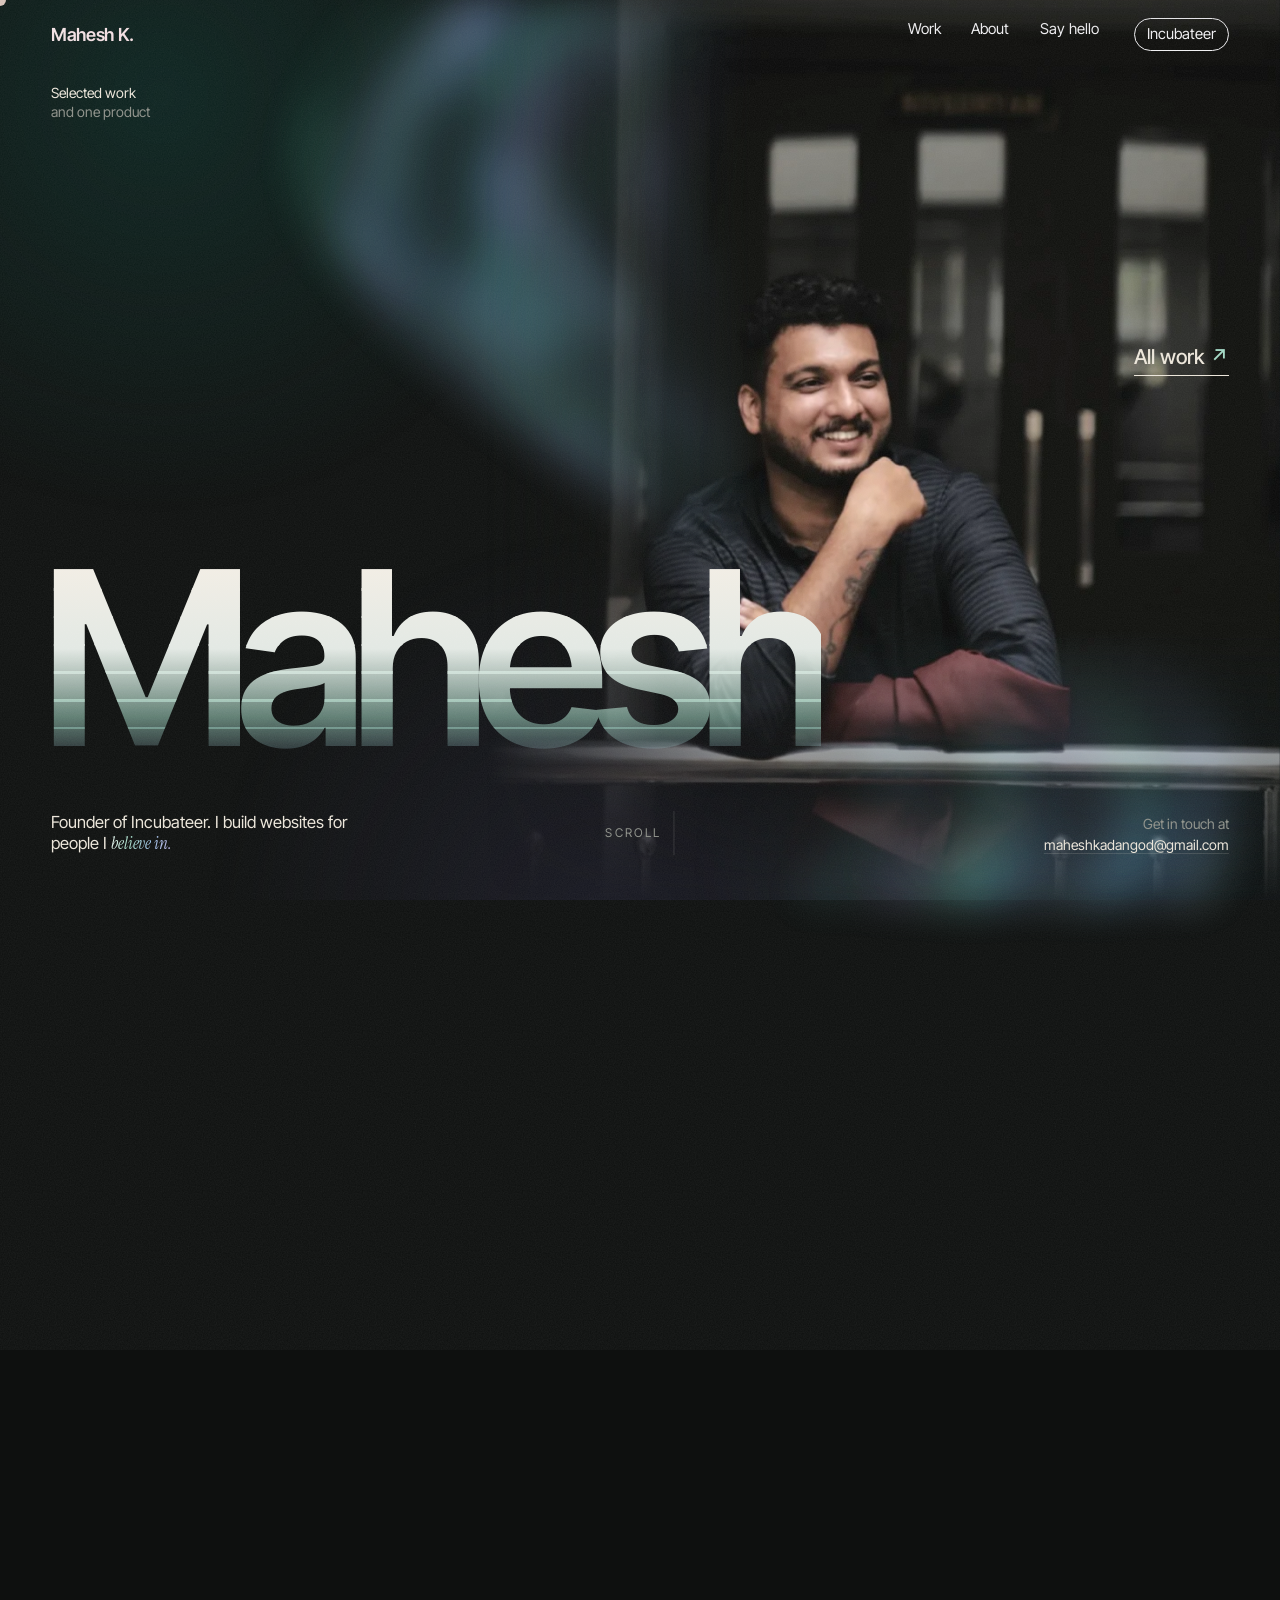
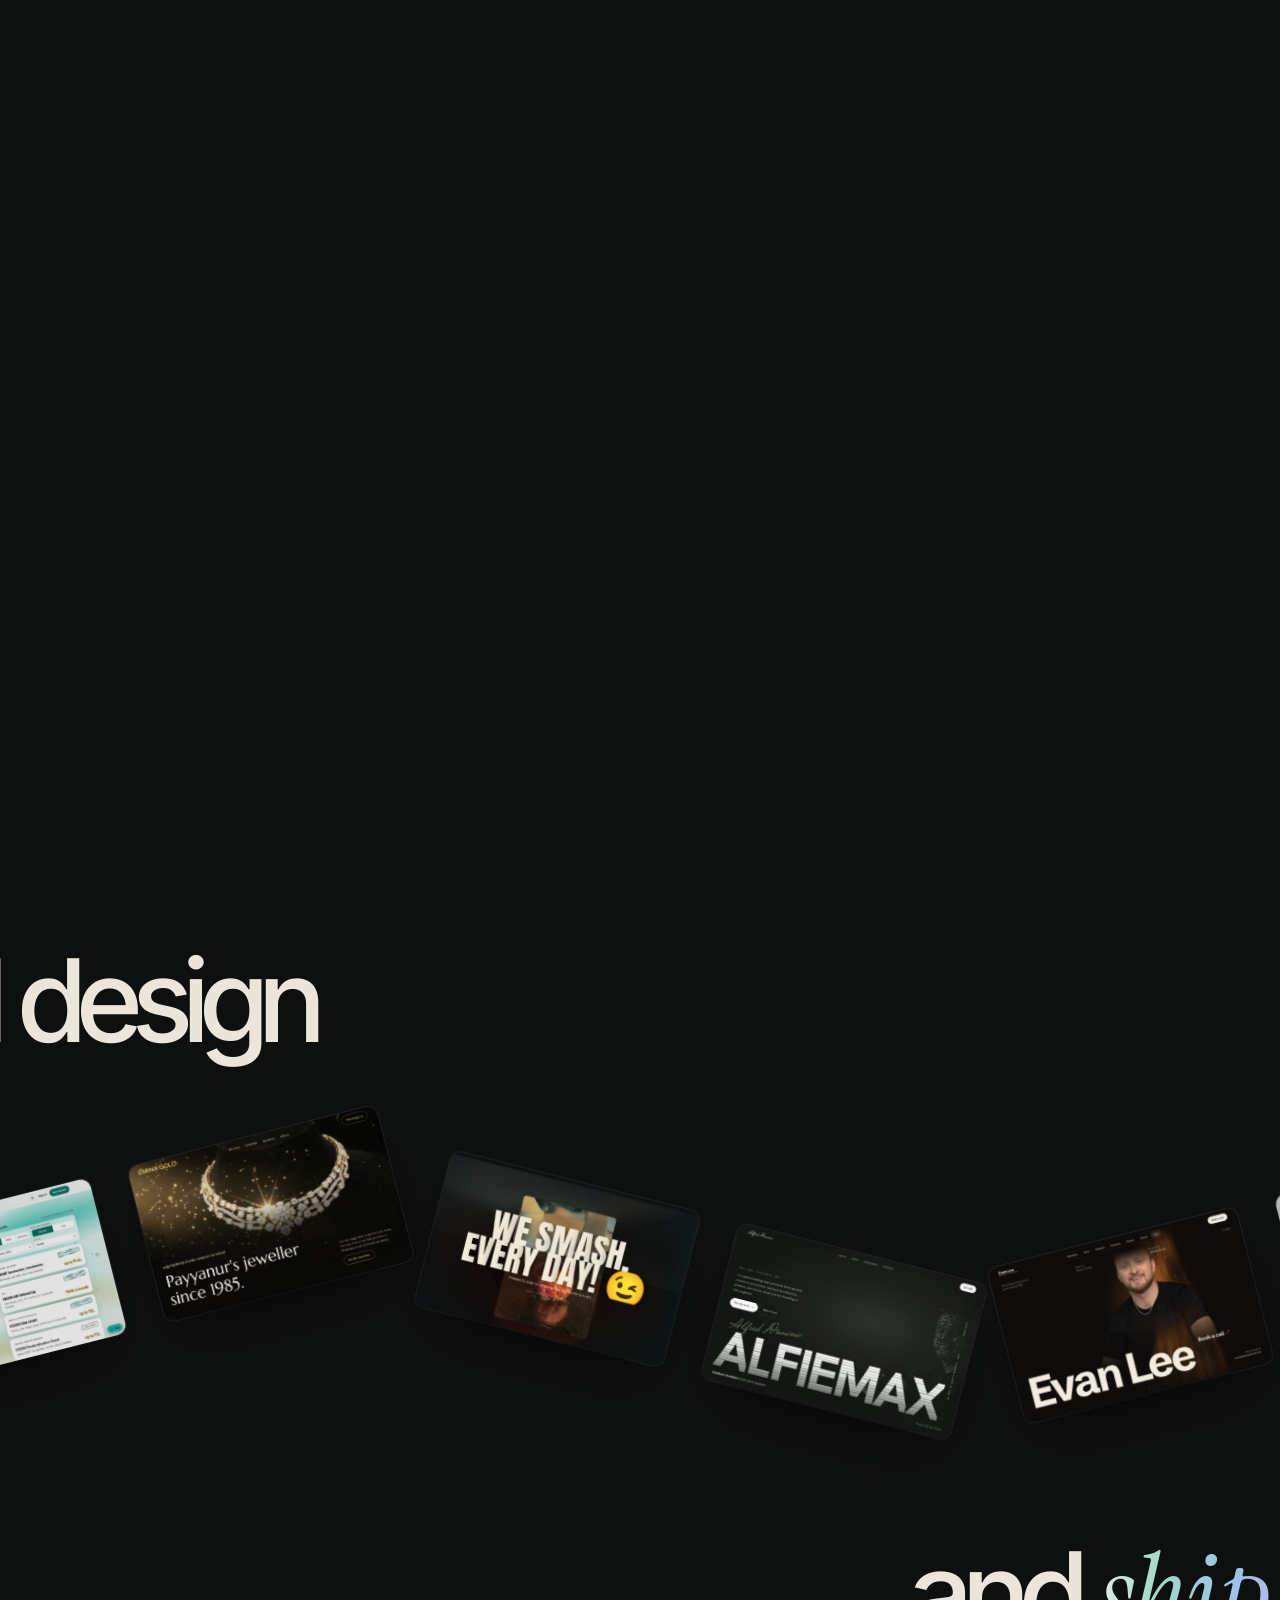
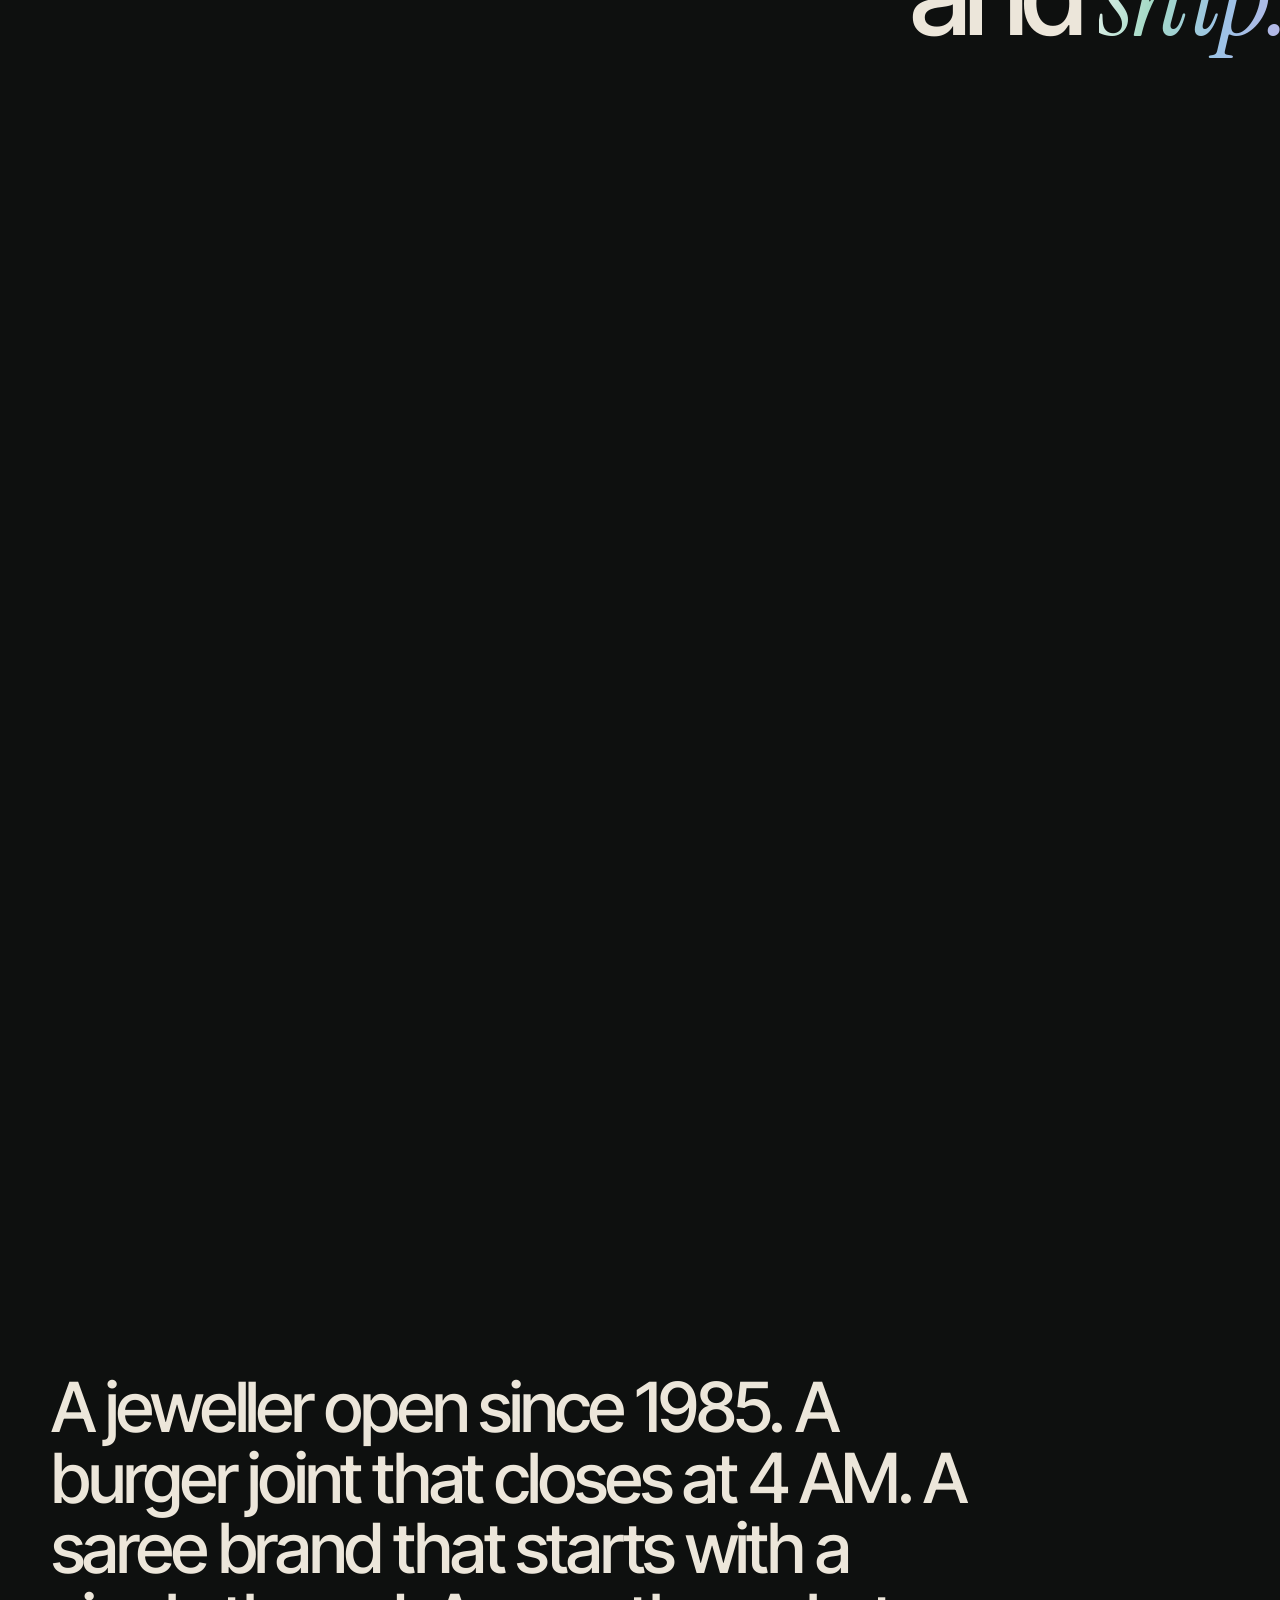
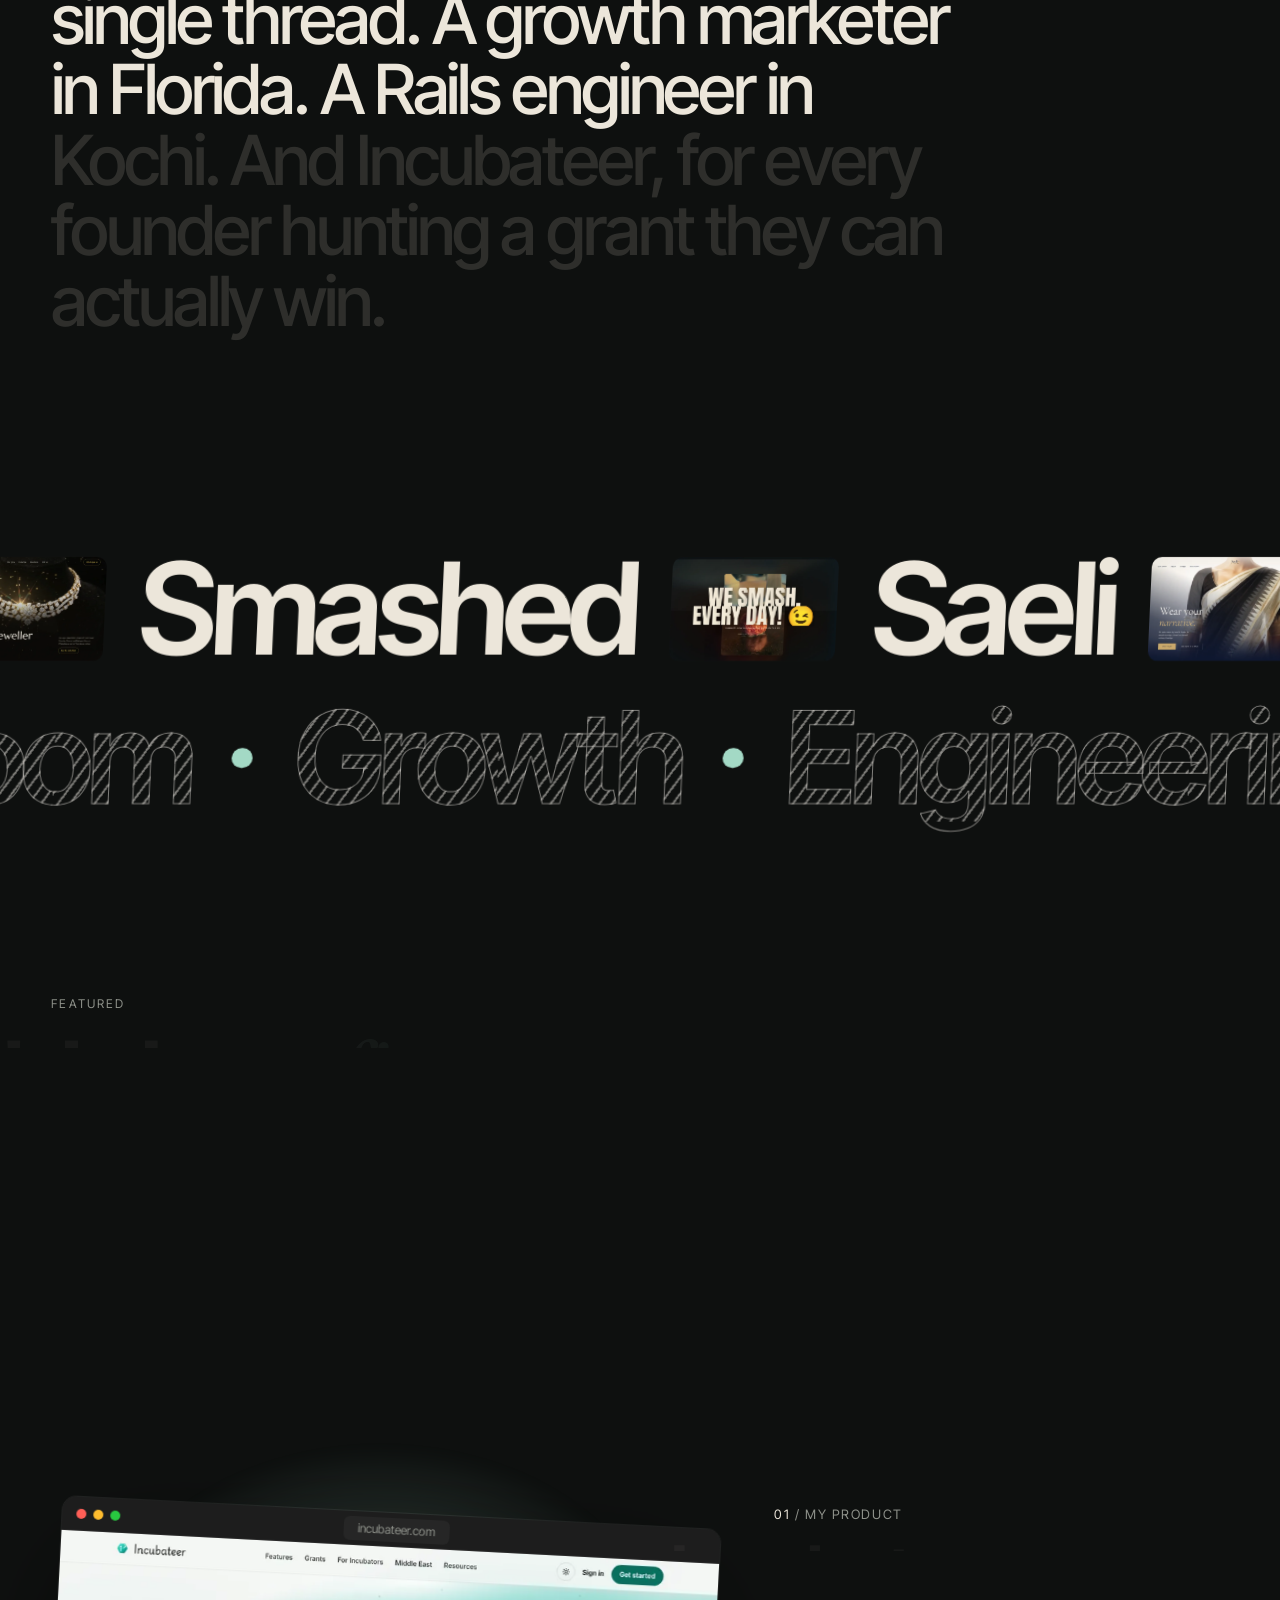
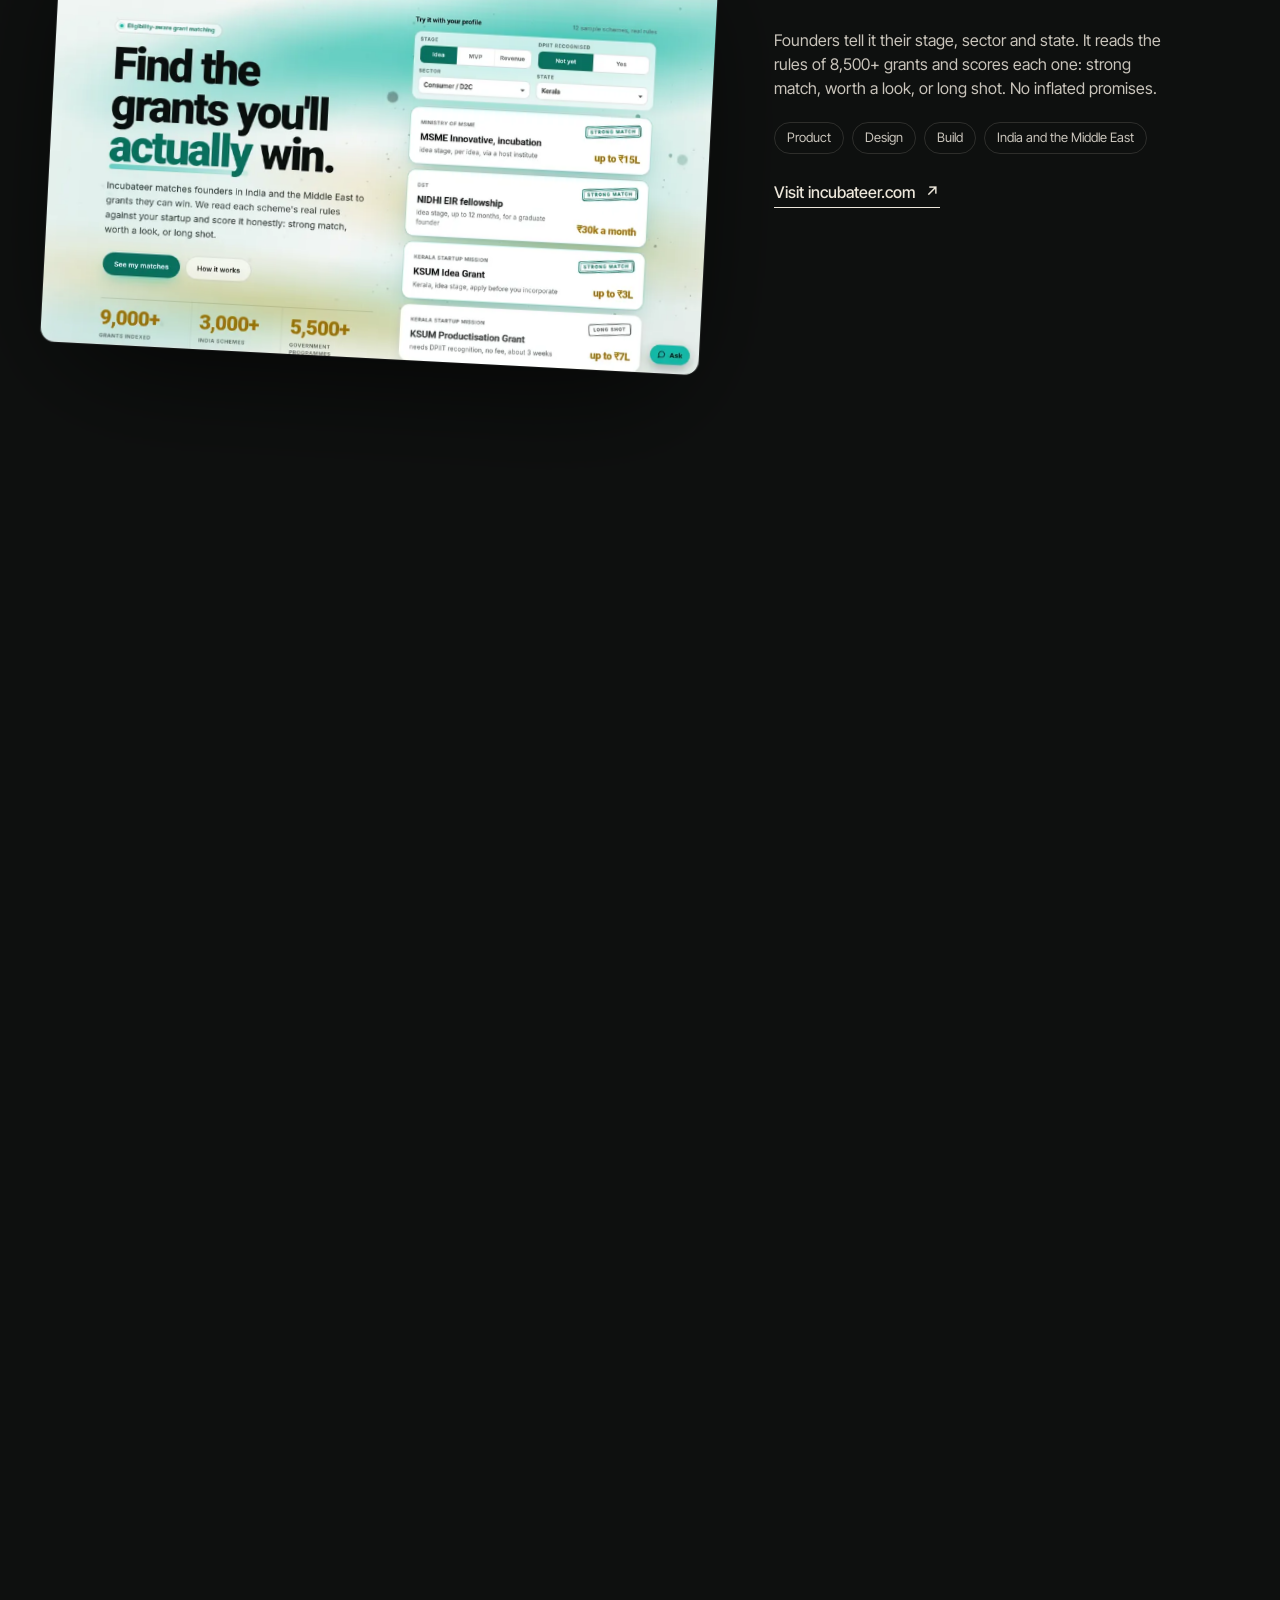
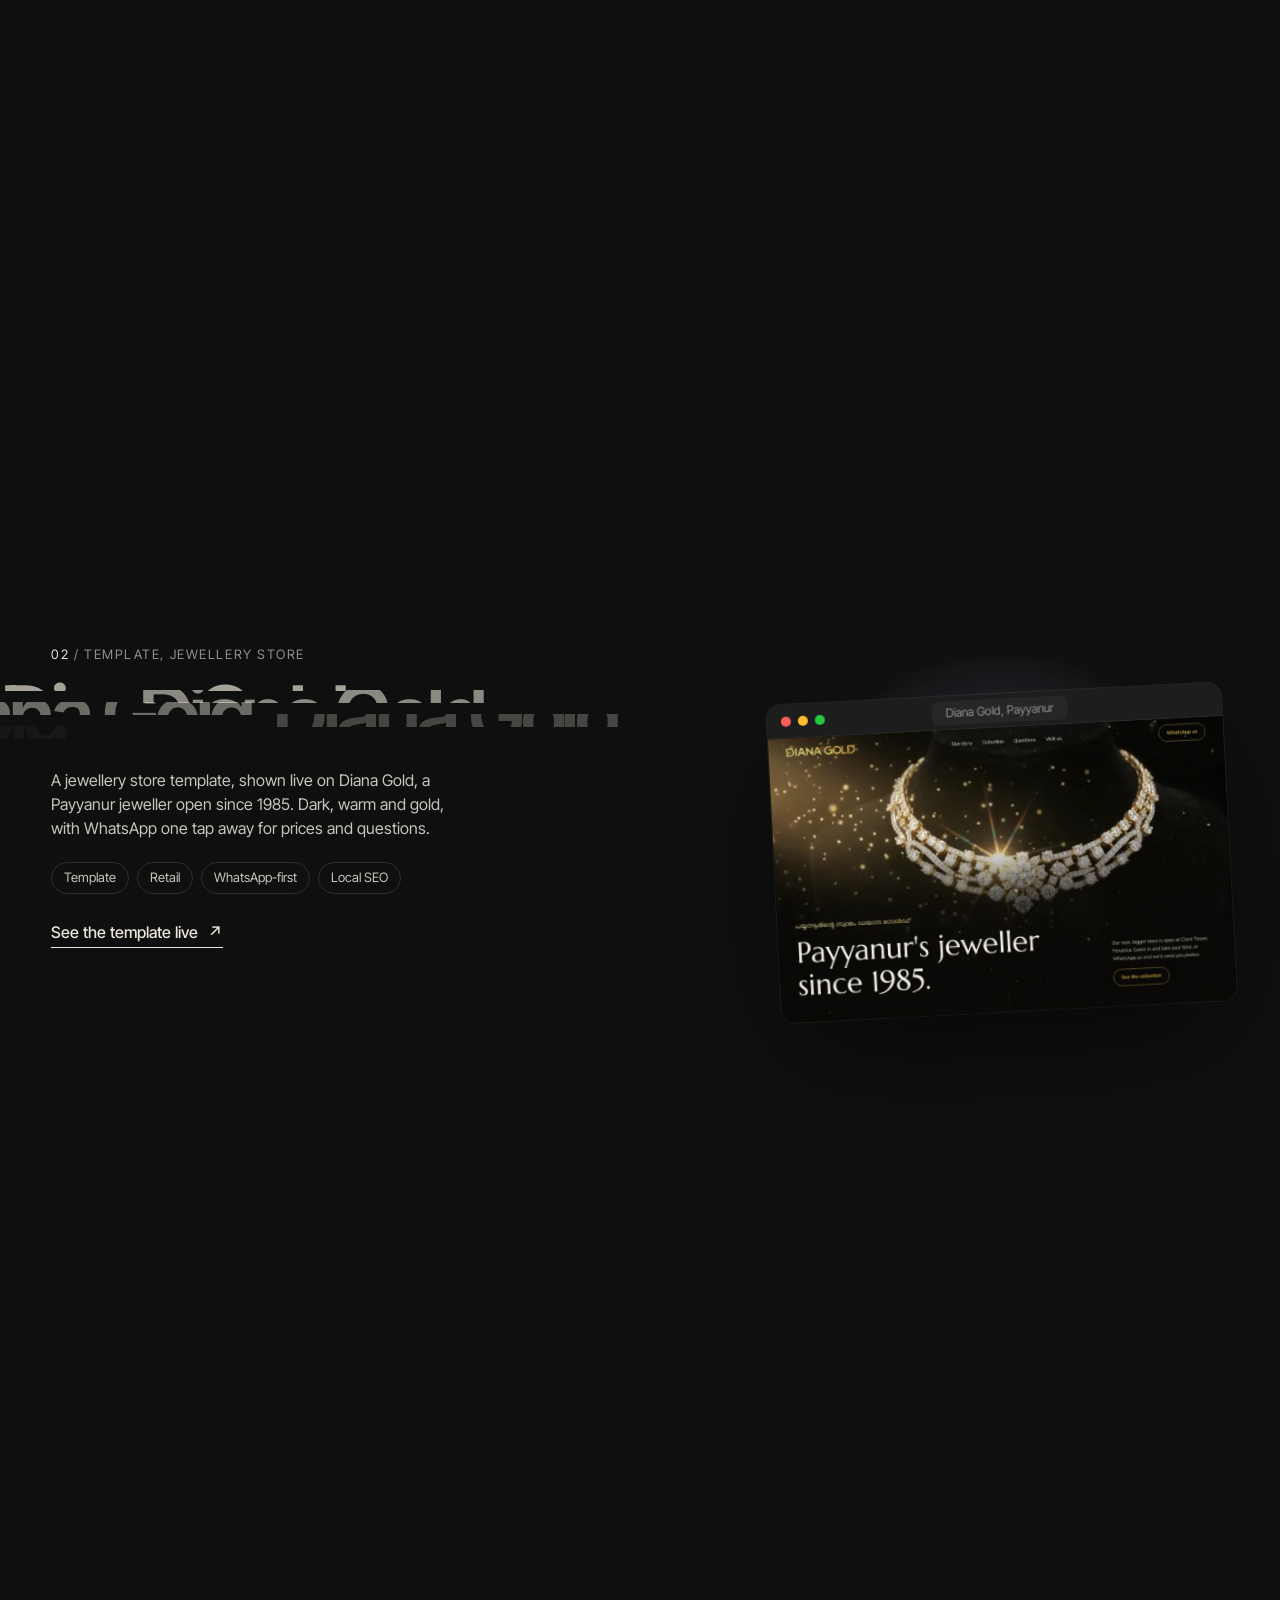
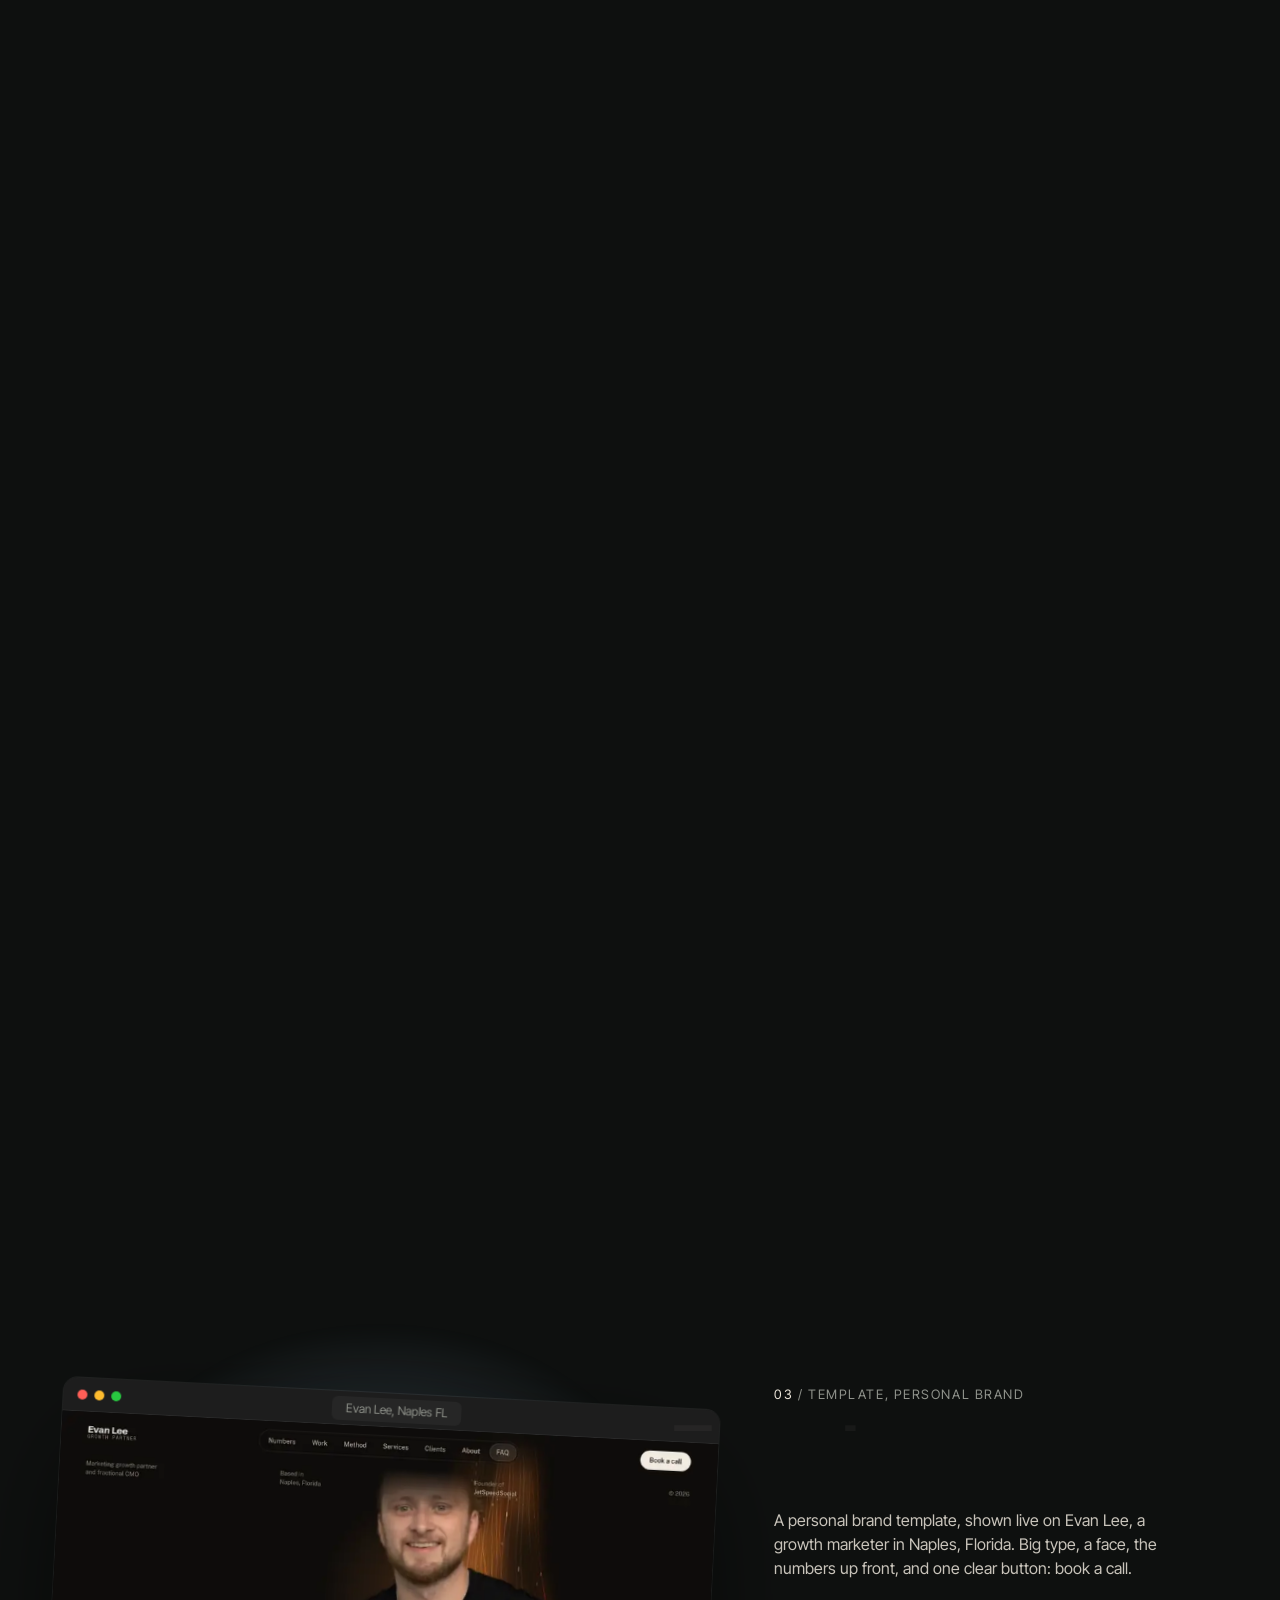
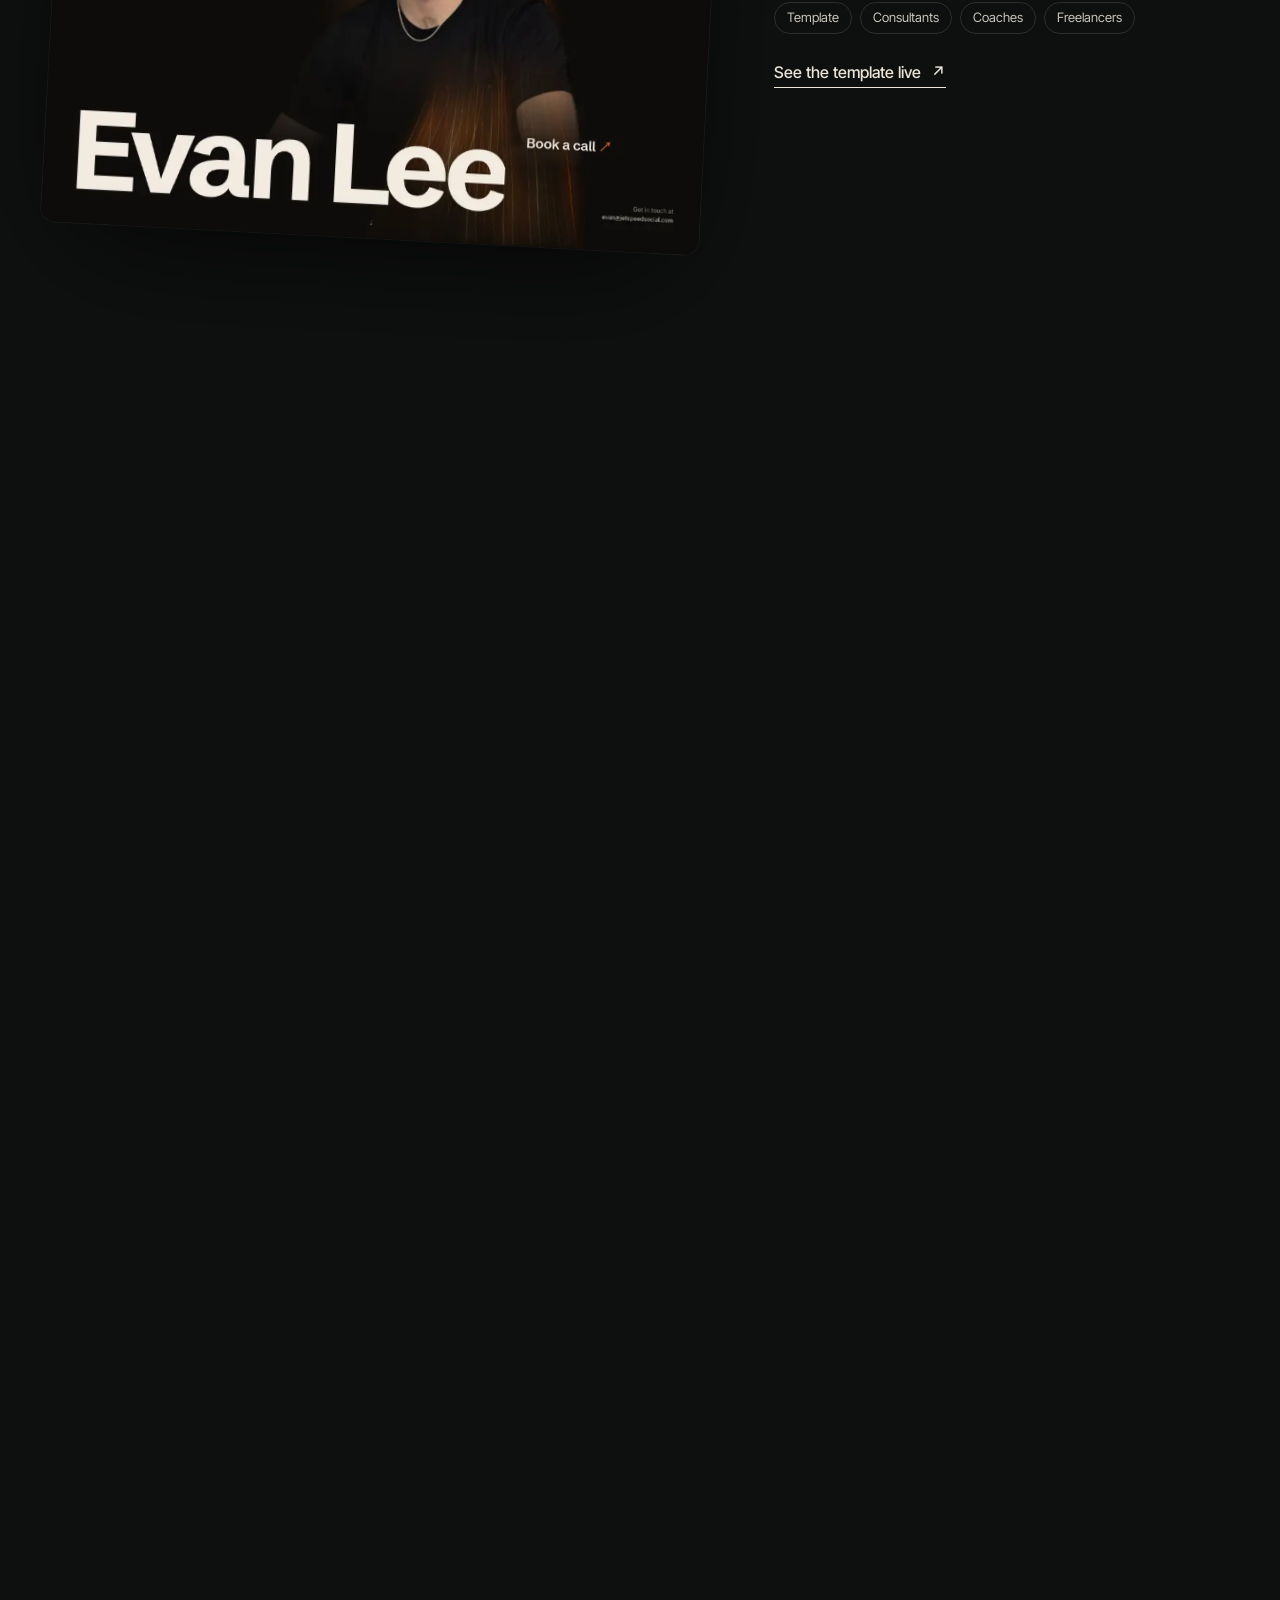
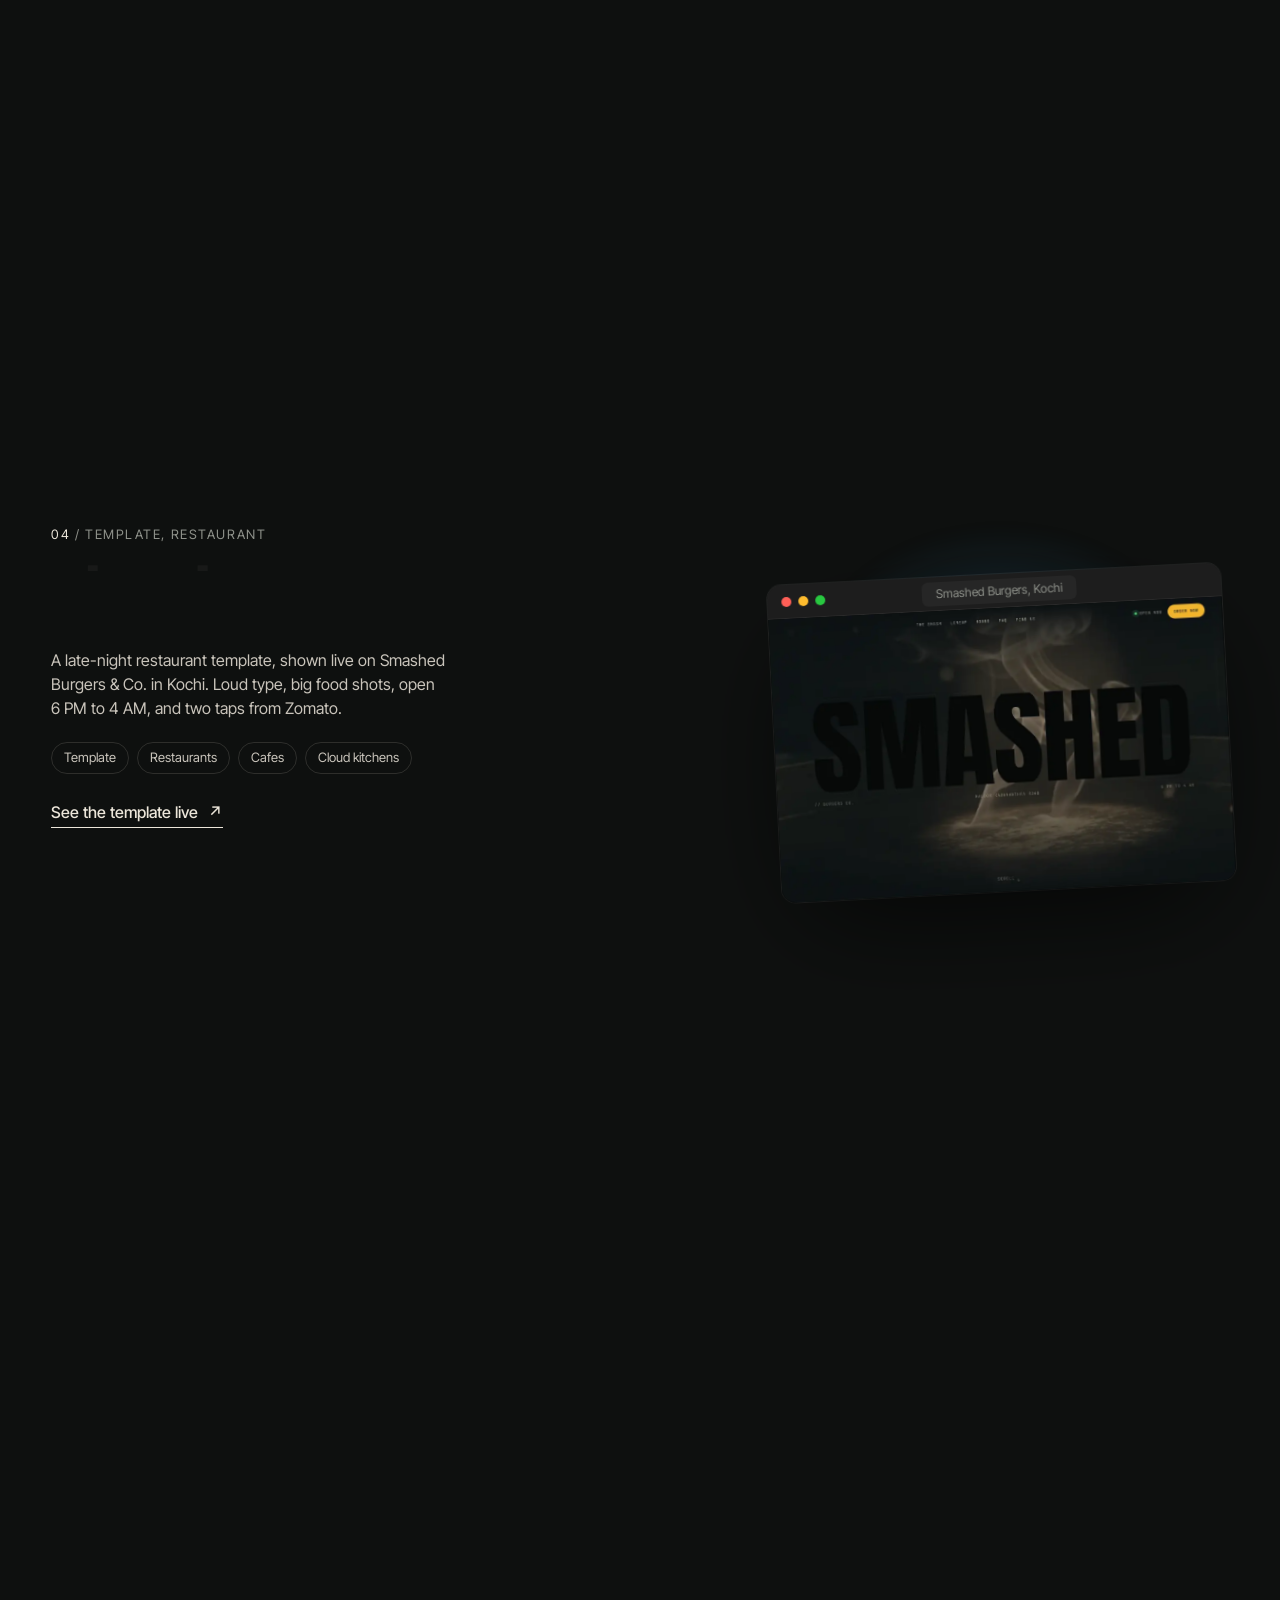
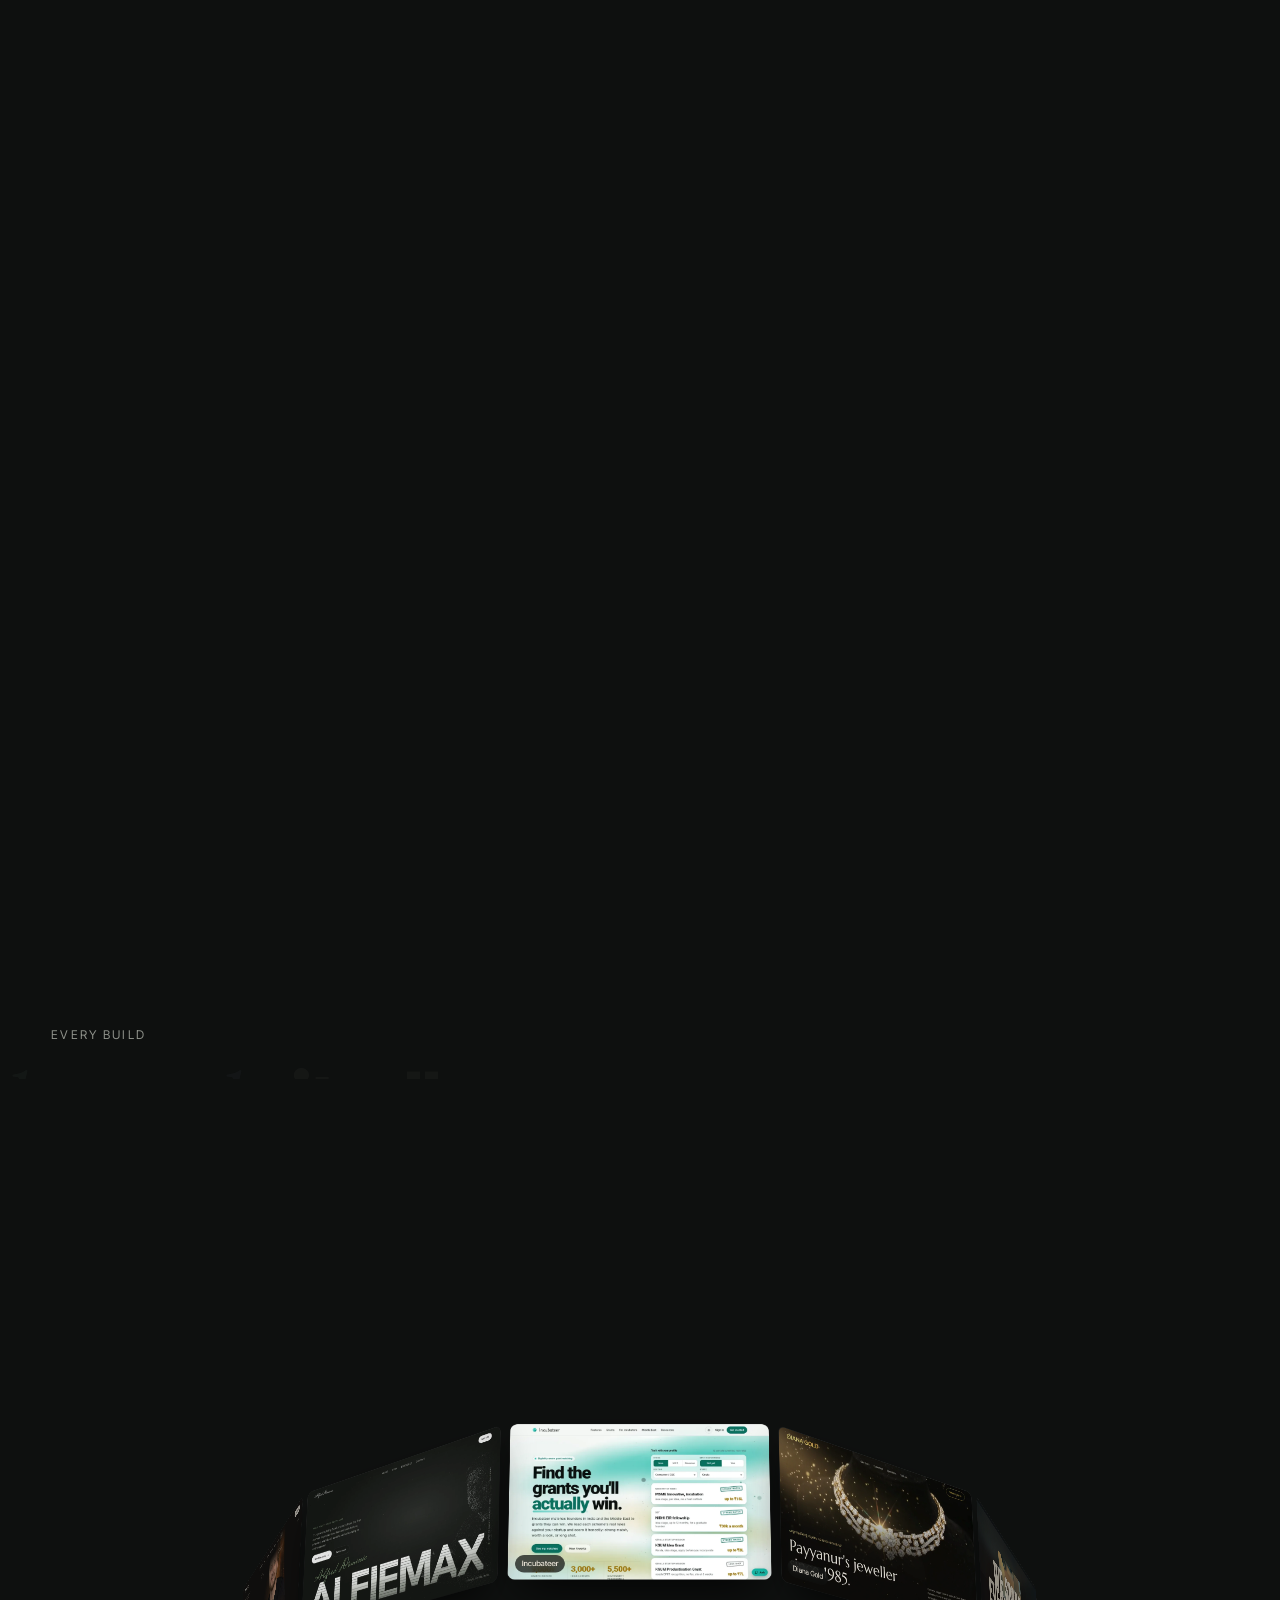
==== commit f67aecfe: "Sync Incubateer and Diana Gold with their live sites New Incubateer screenshots with current counter" ====
--- a/index.html
+++ b/index.html
@@ -56,7 +56,7 @@
     "@id": "https://mahesh-portfolio-mocha-omega.vercel.app/#breadcrumb"
    },
    "inLanguage": "en",
-   "dateModified": "2026-11-01"
+   "dateModified": "2026-11-04"
   },
   {
    "@type": "Person",
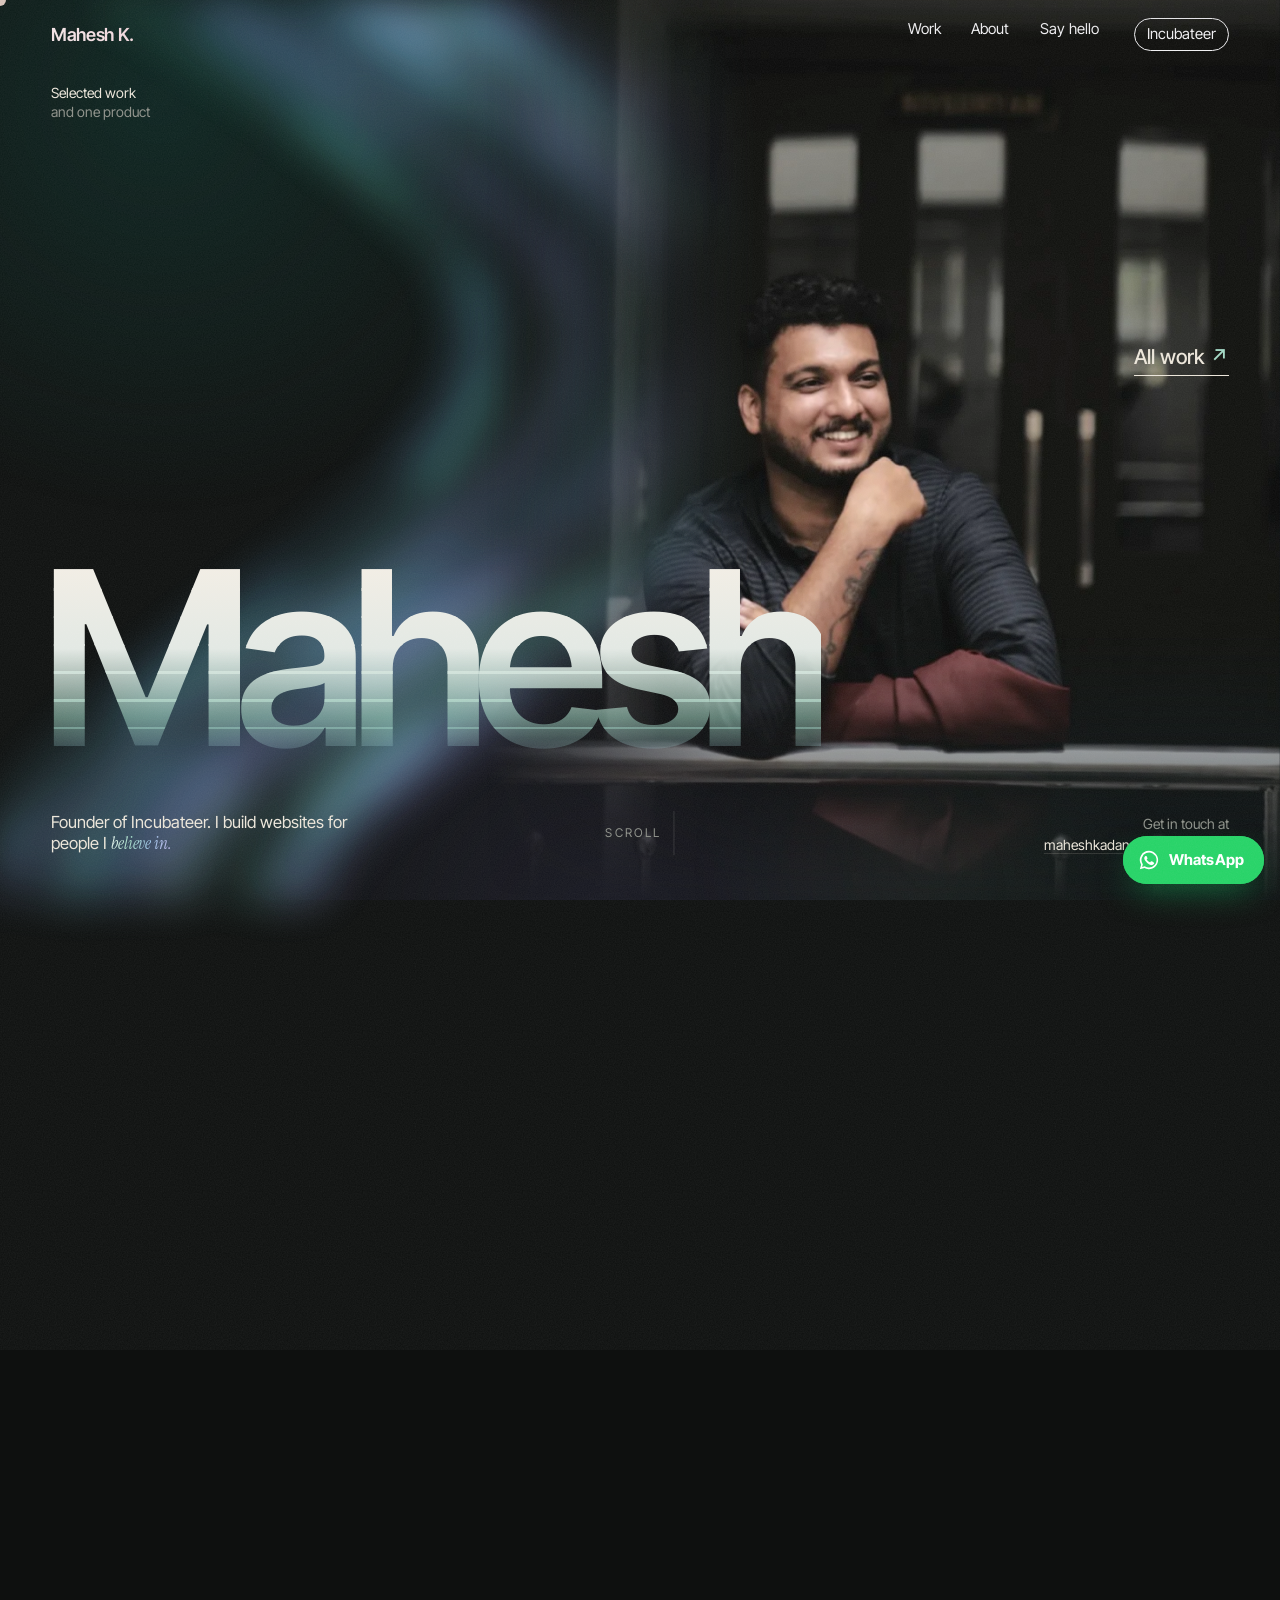
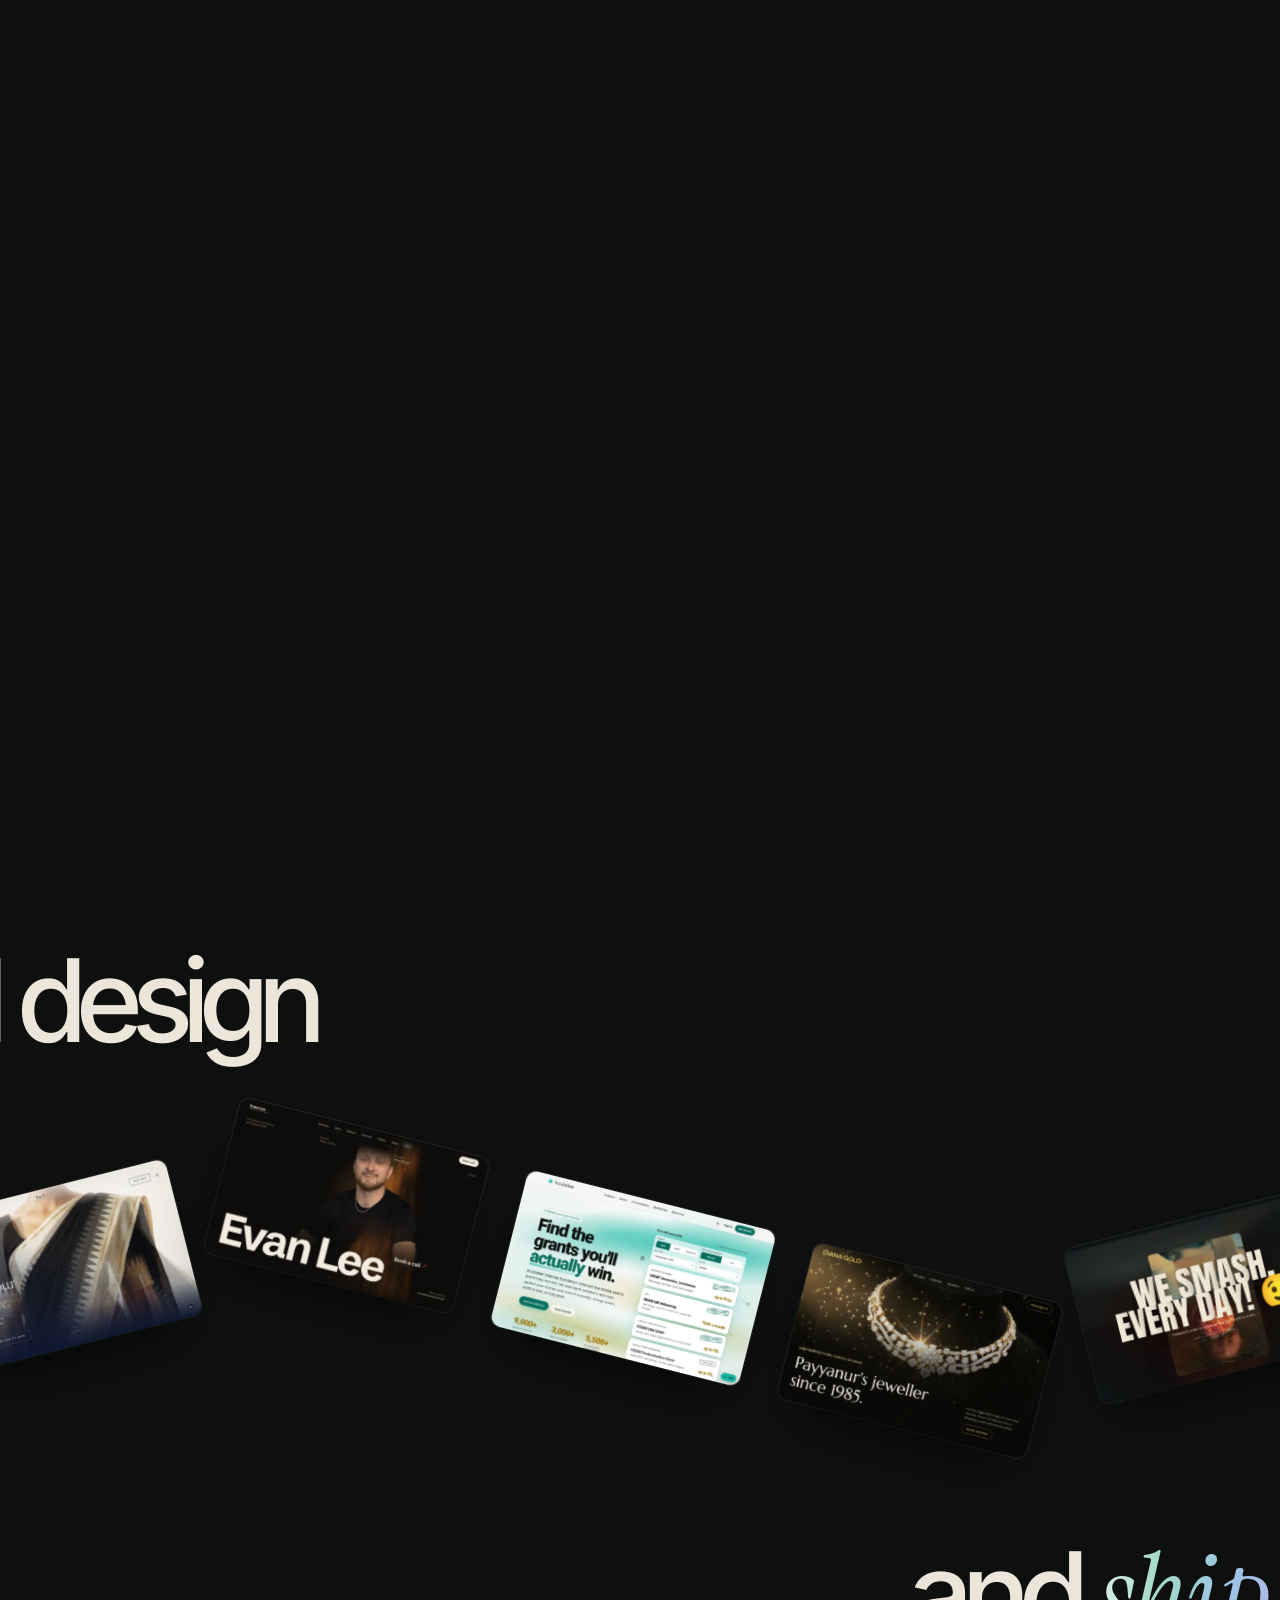
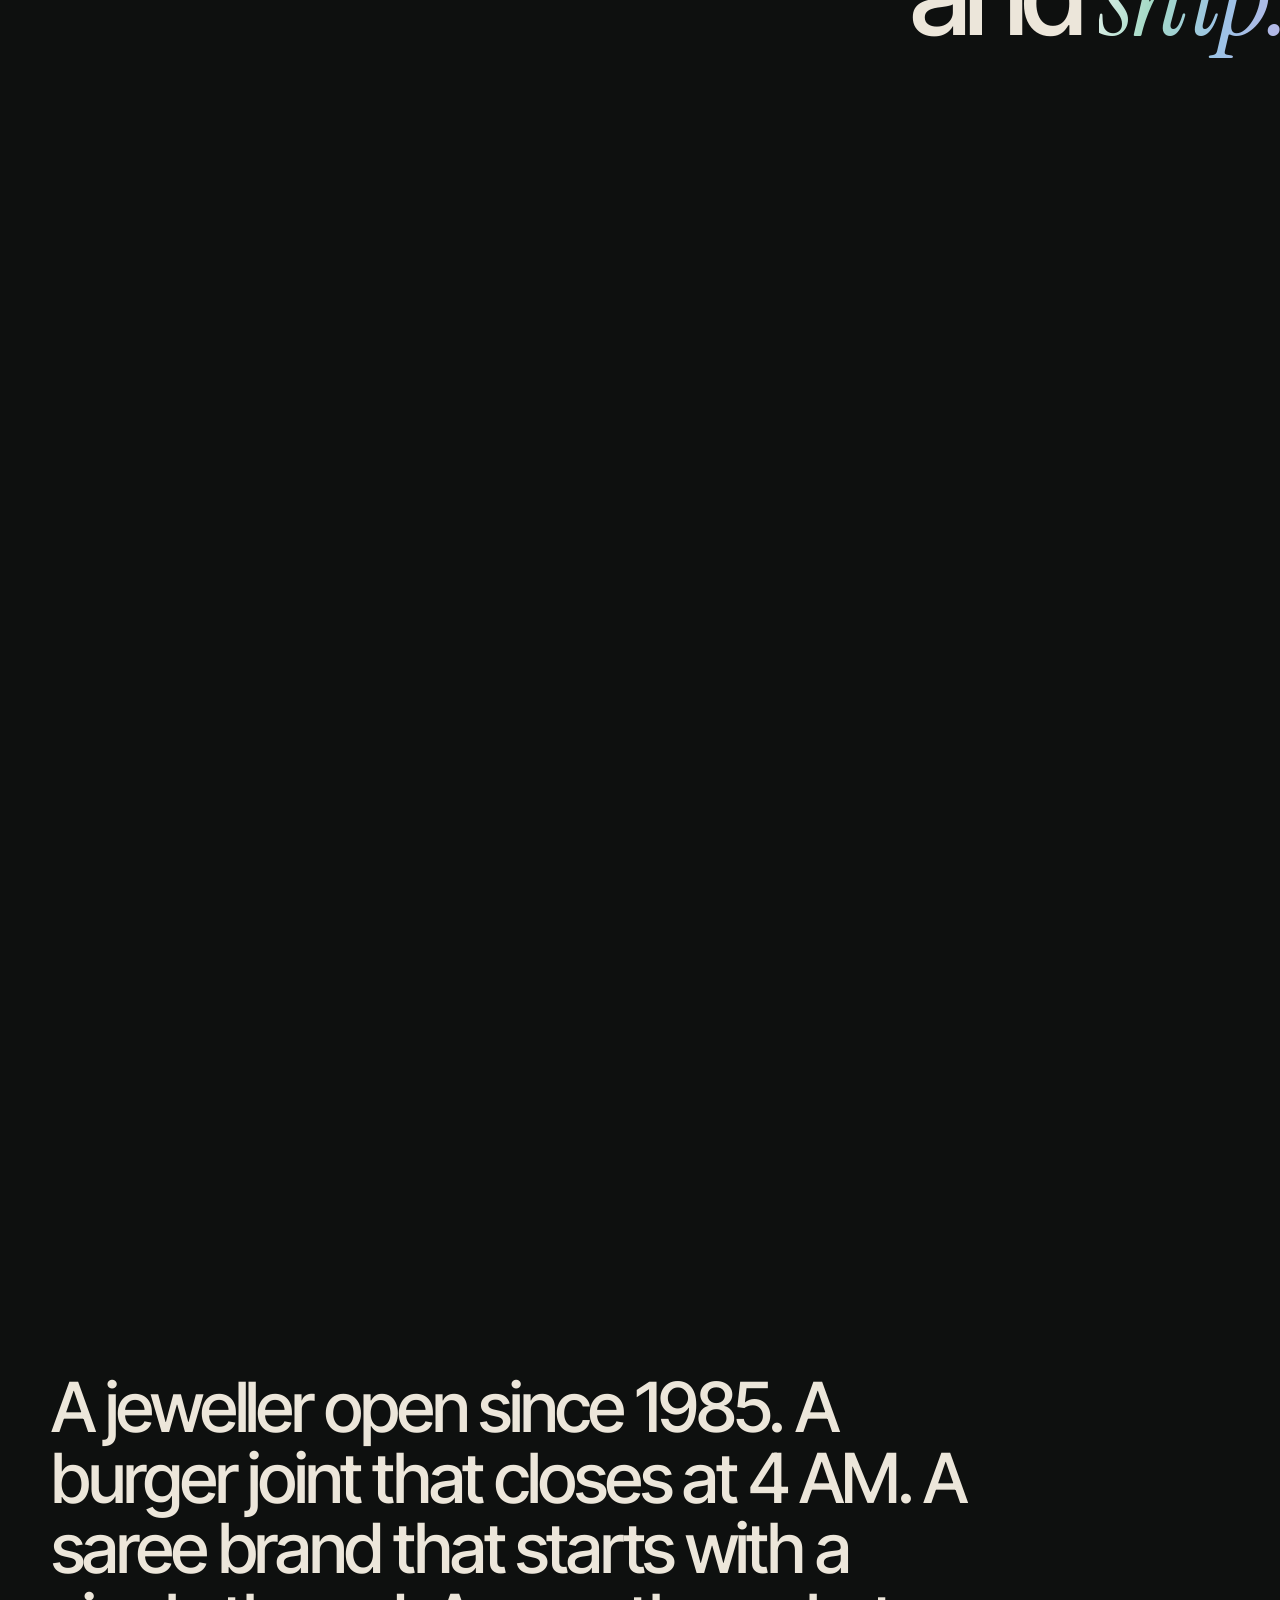
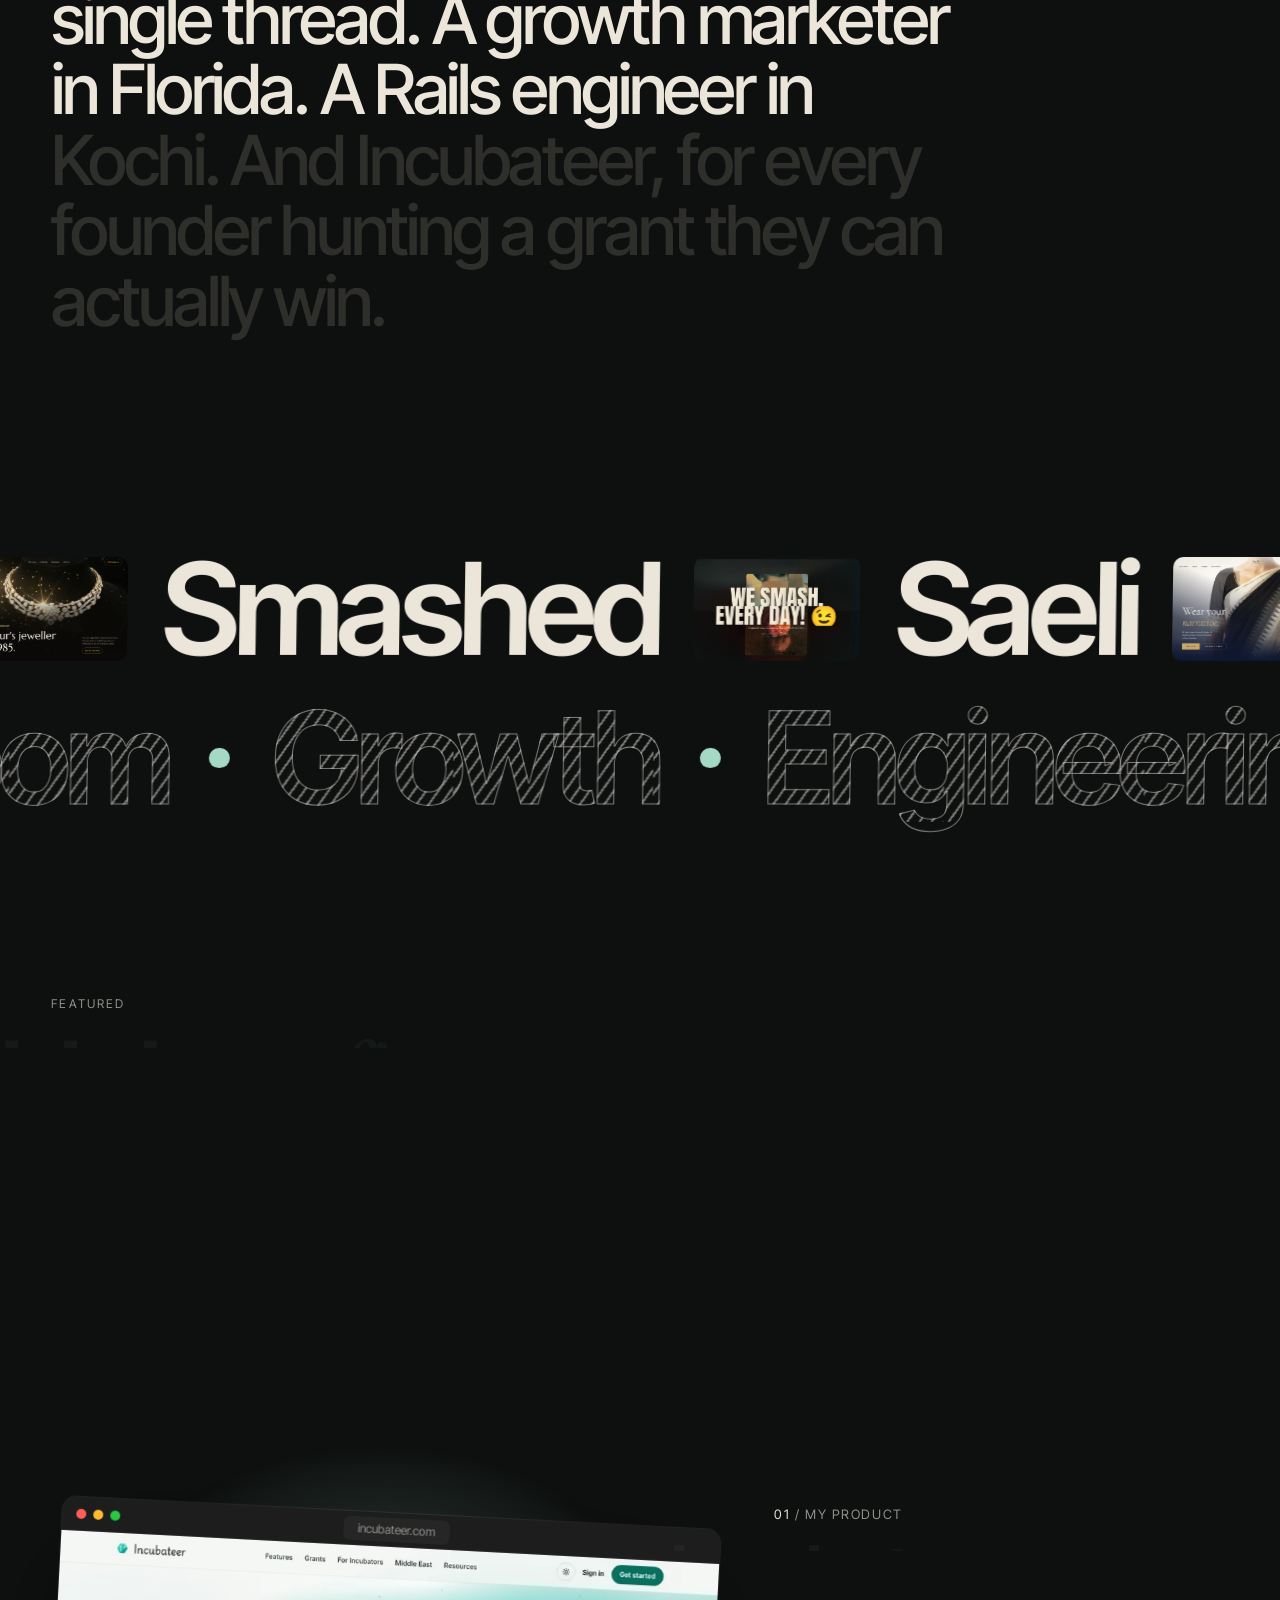
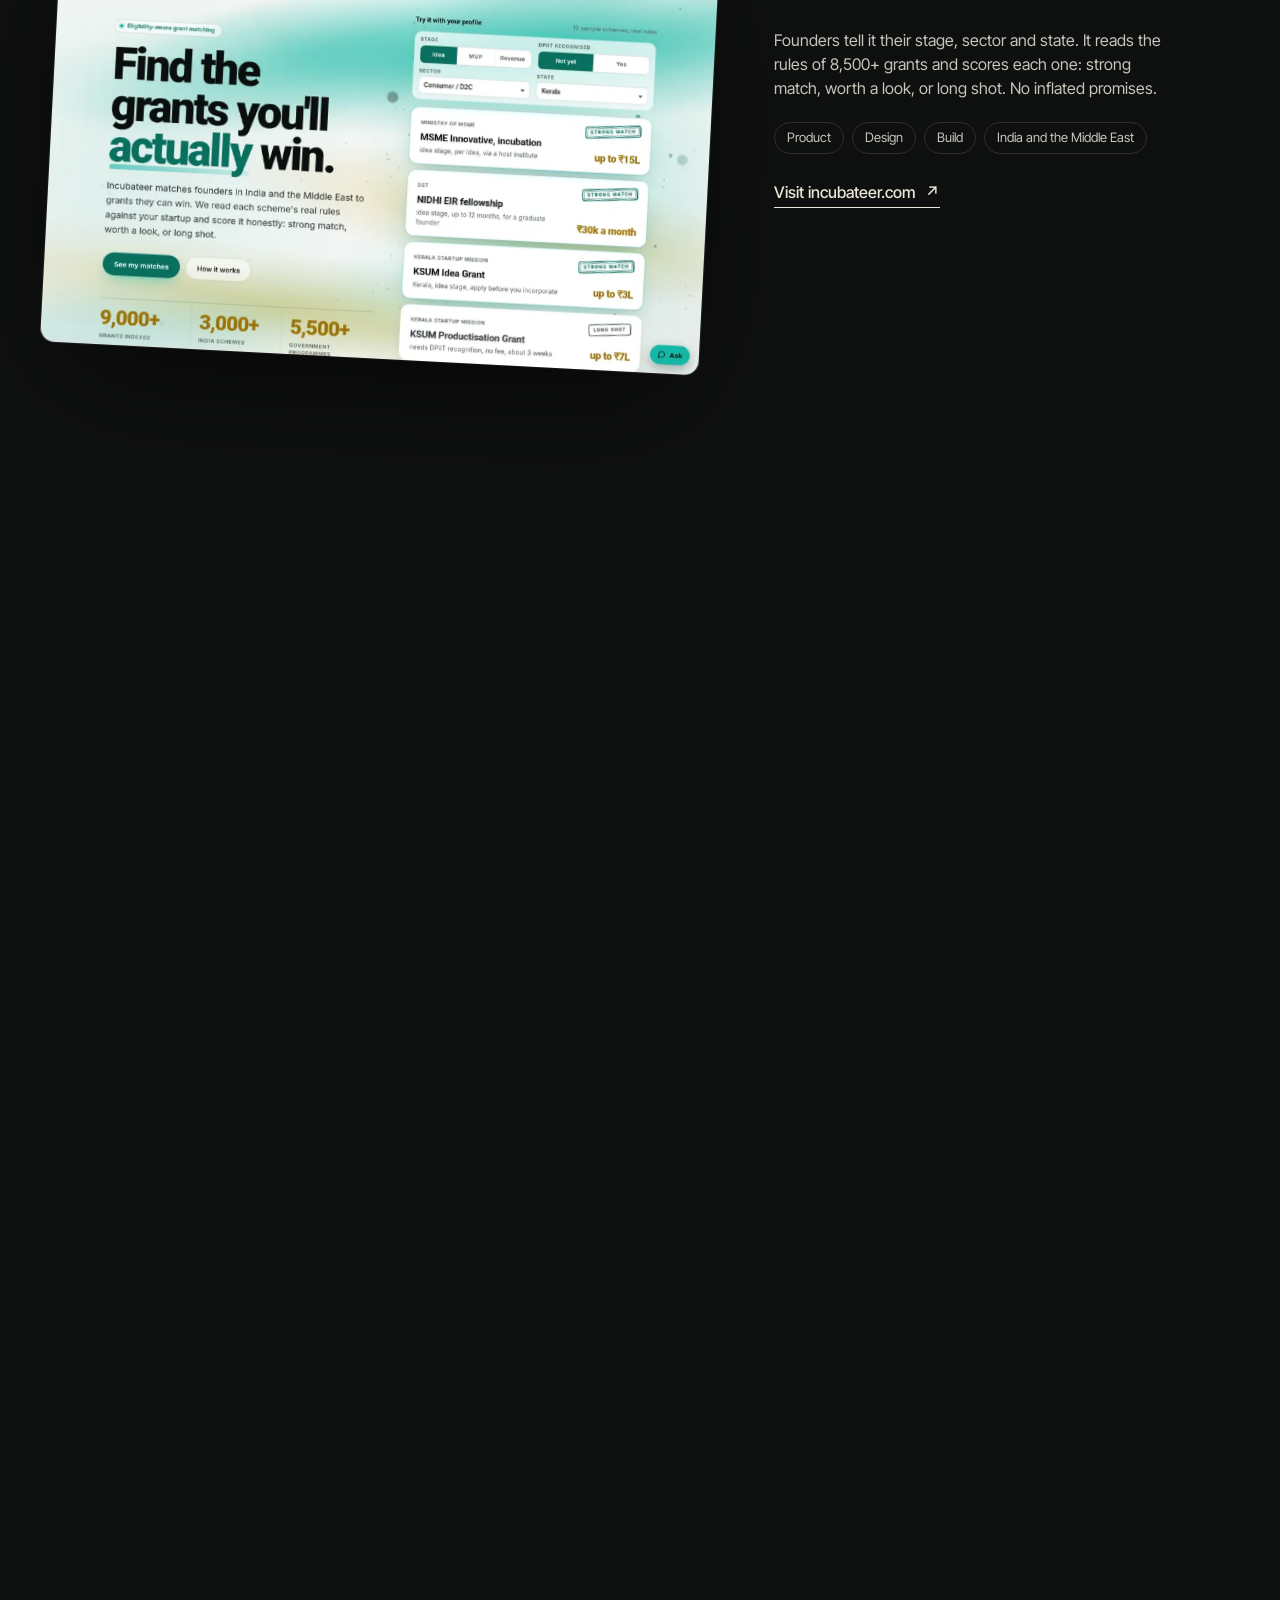
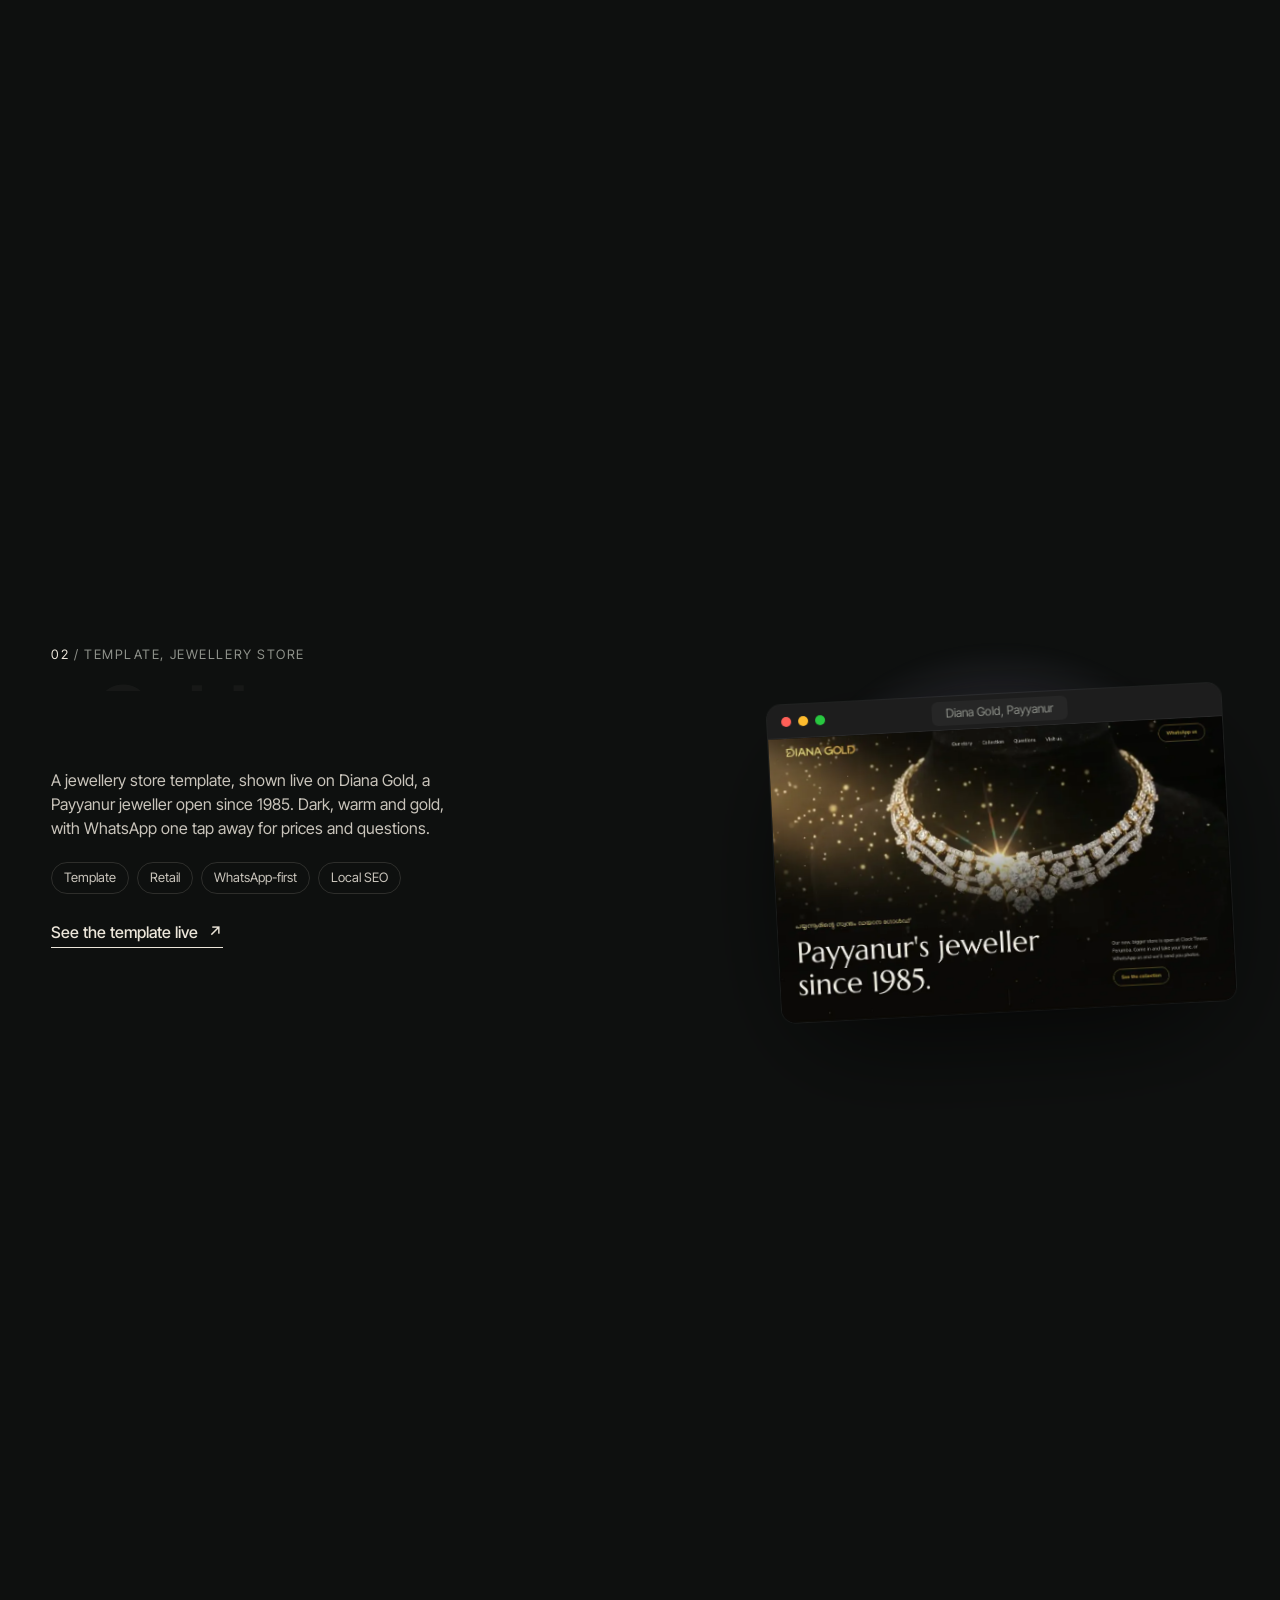
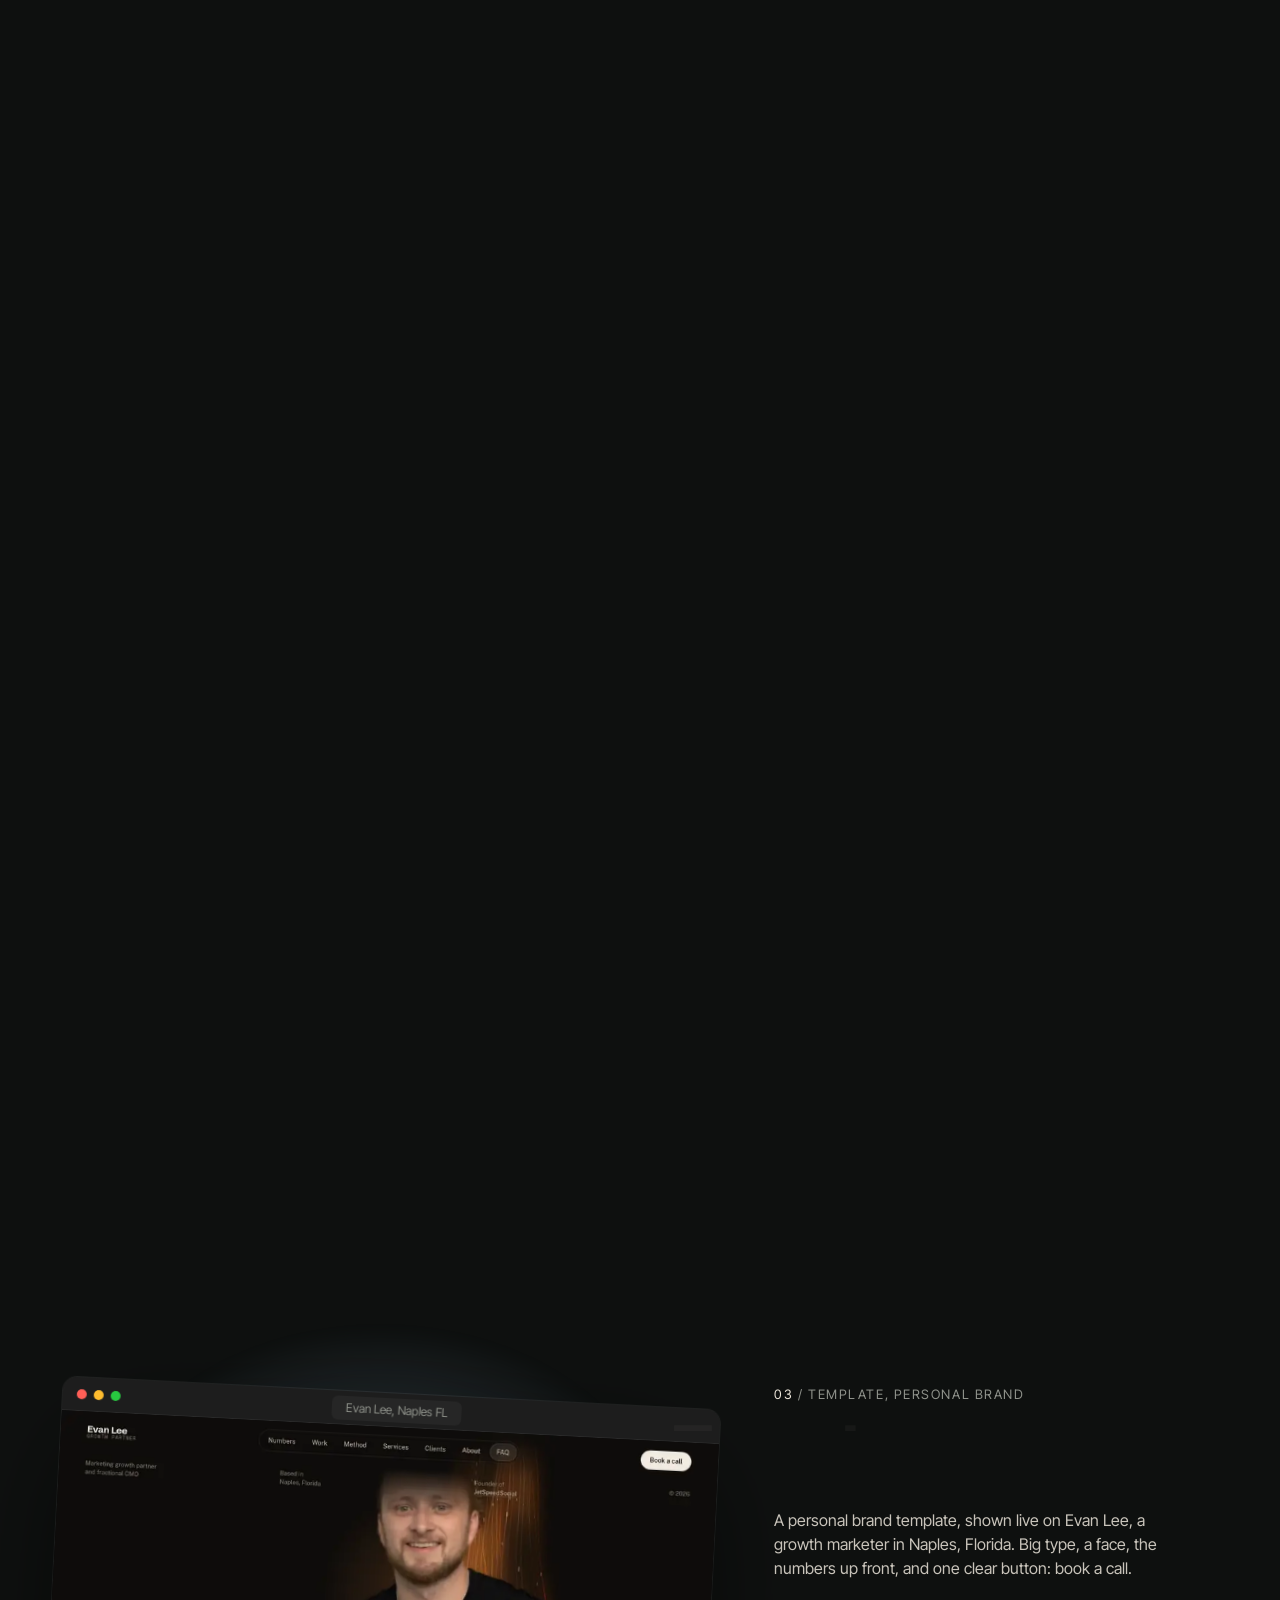
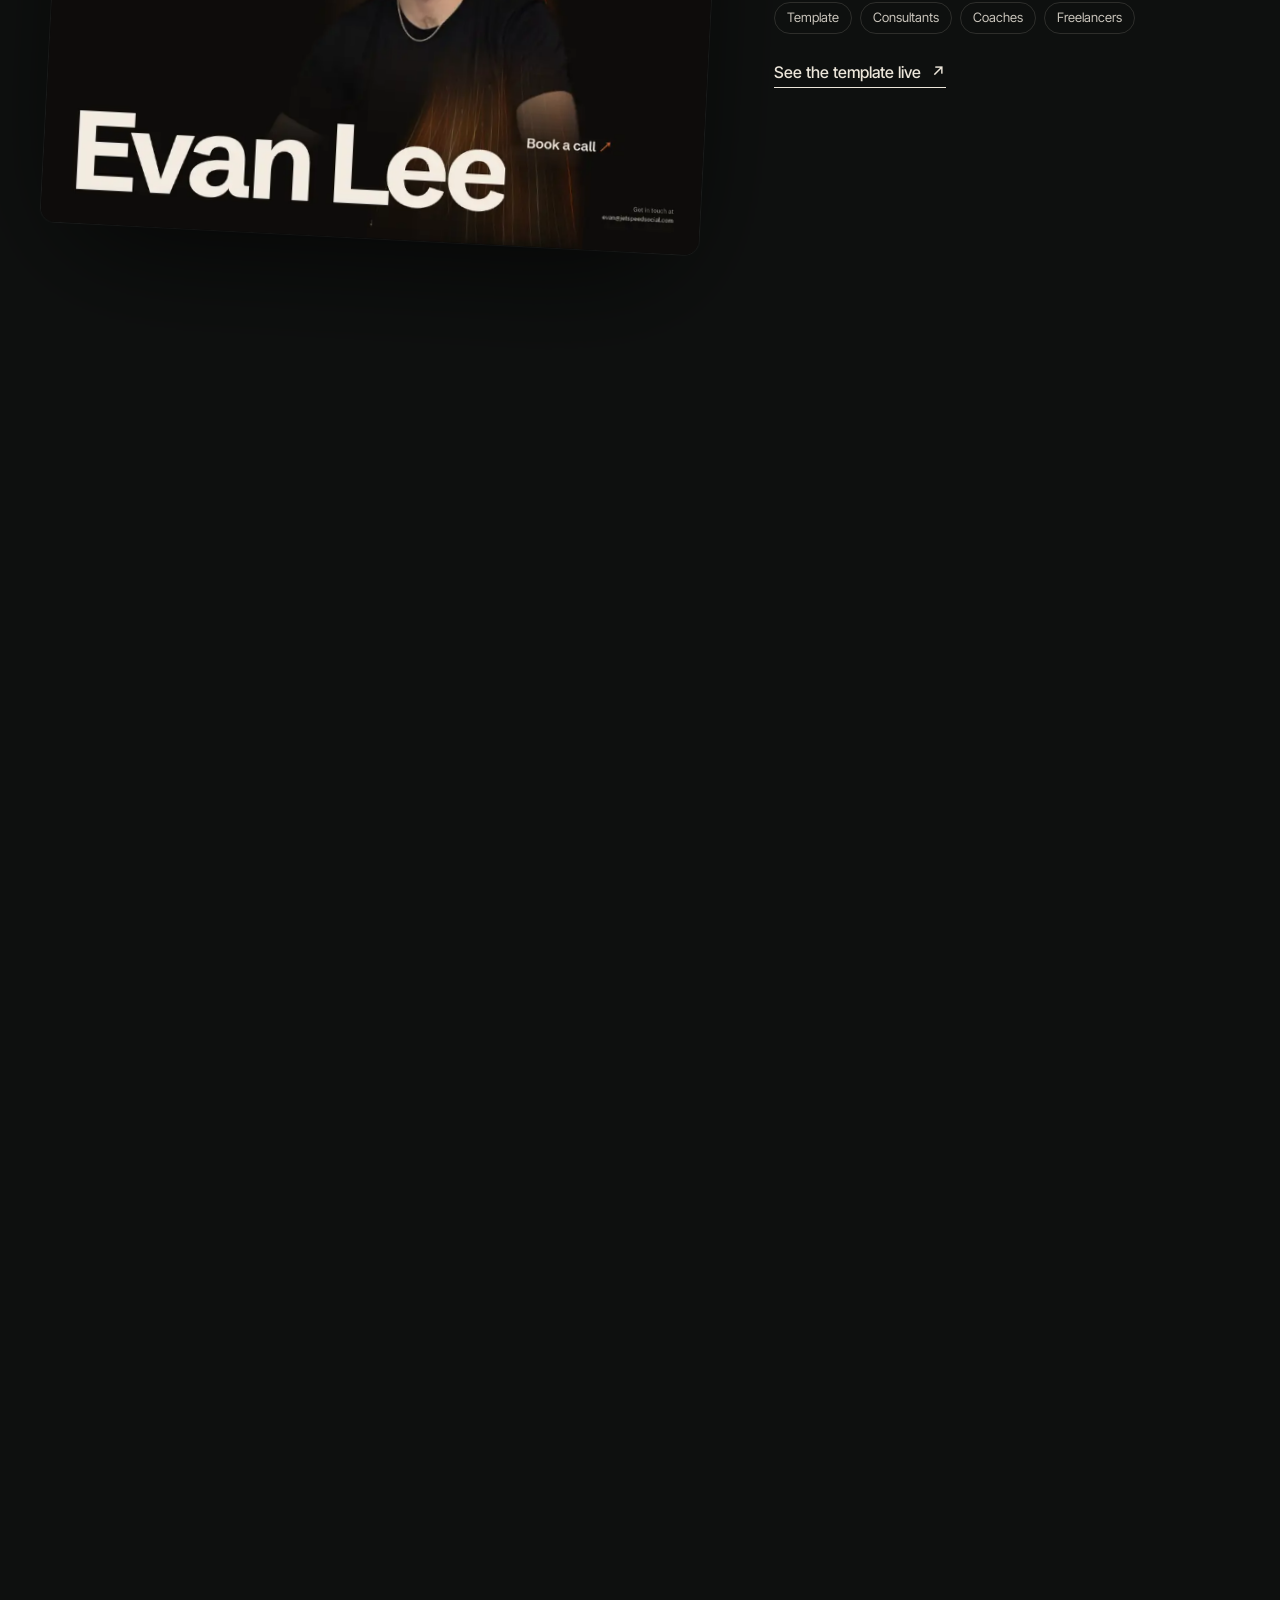
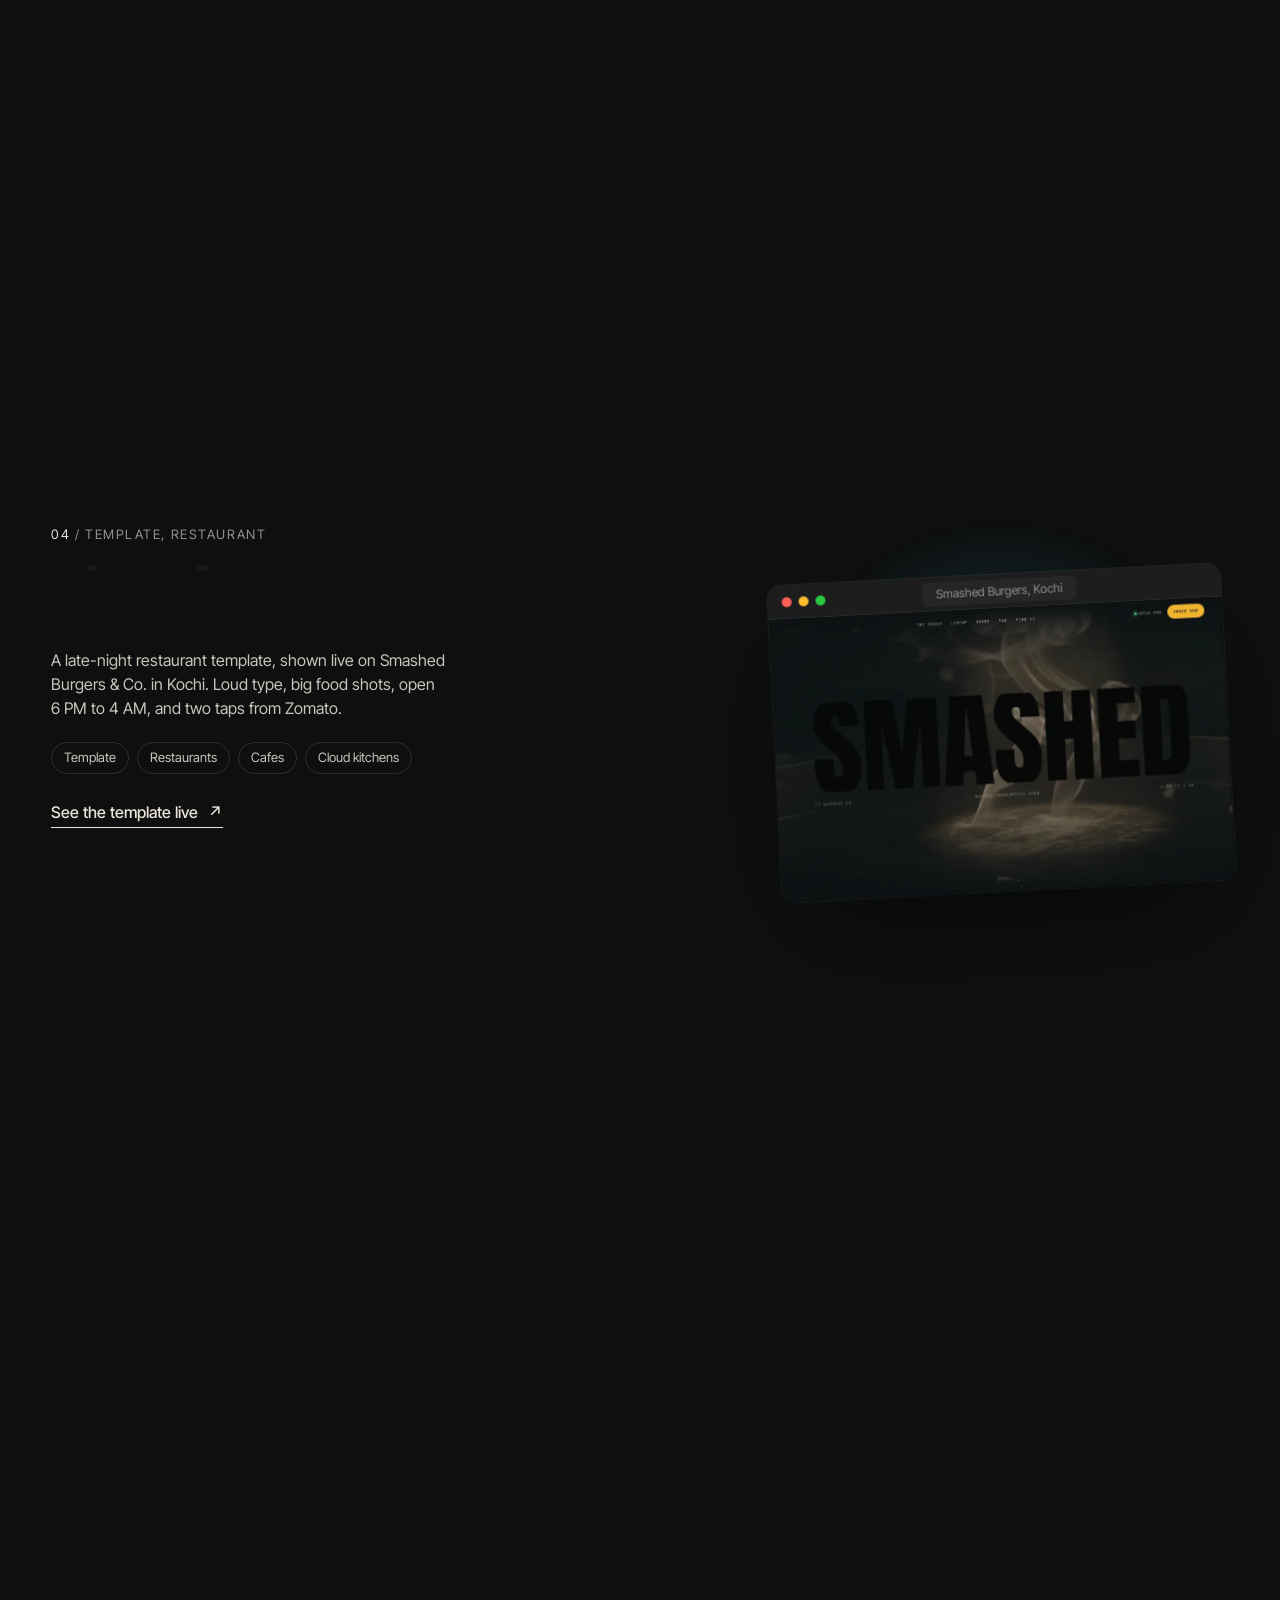
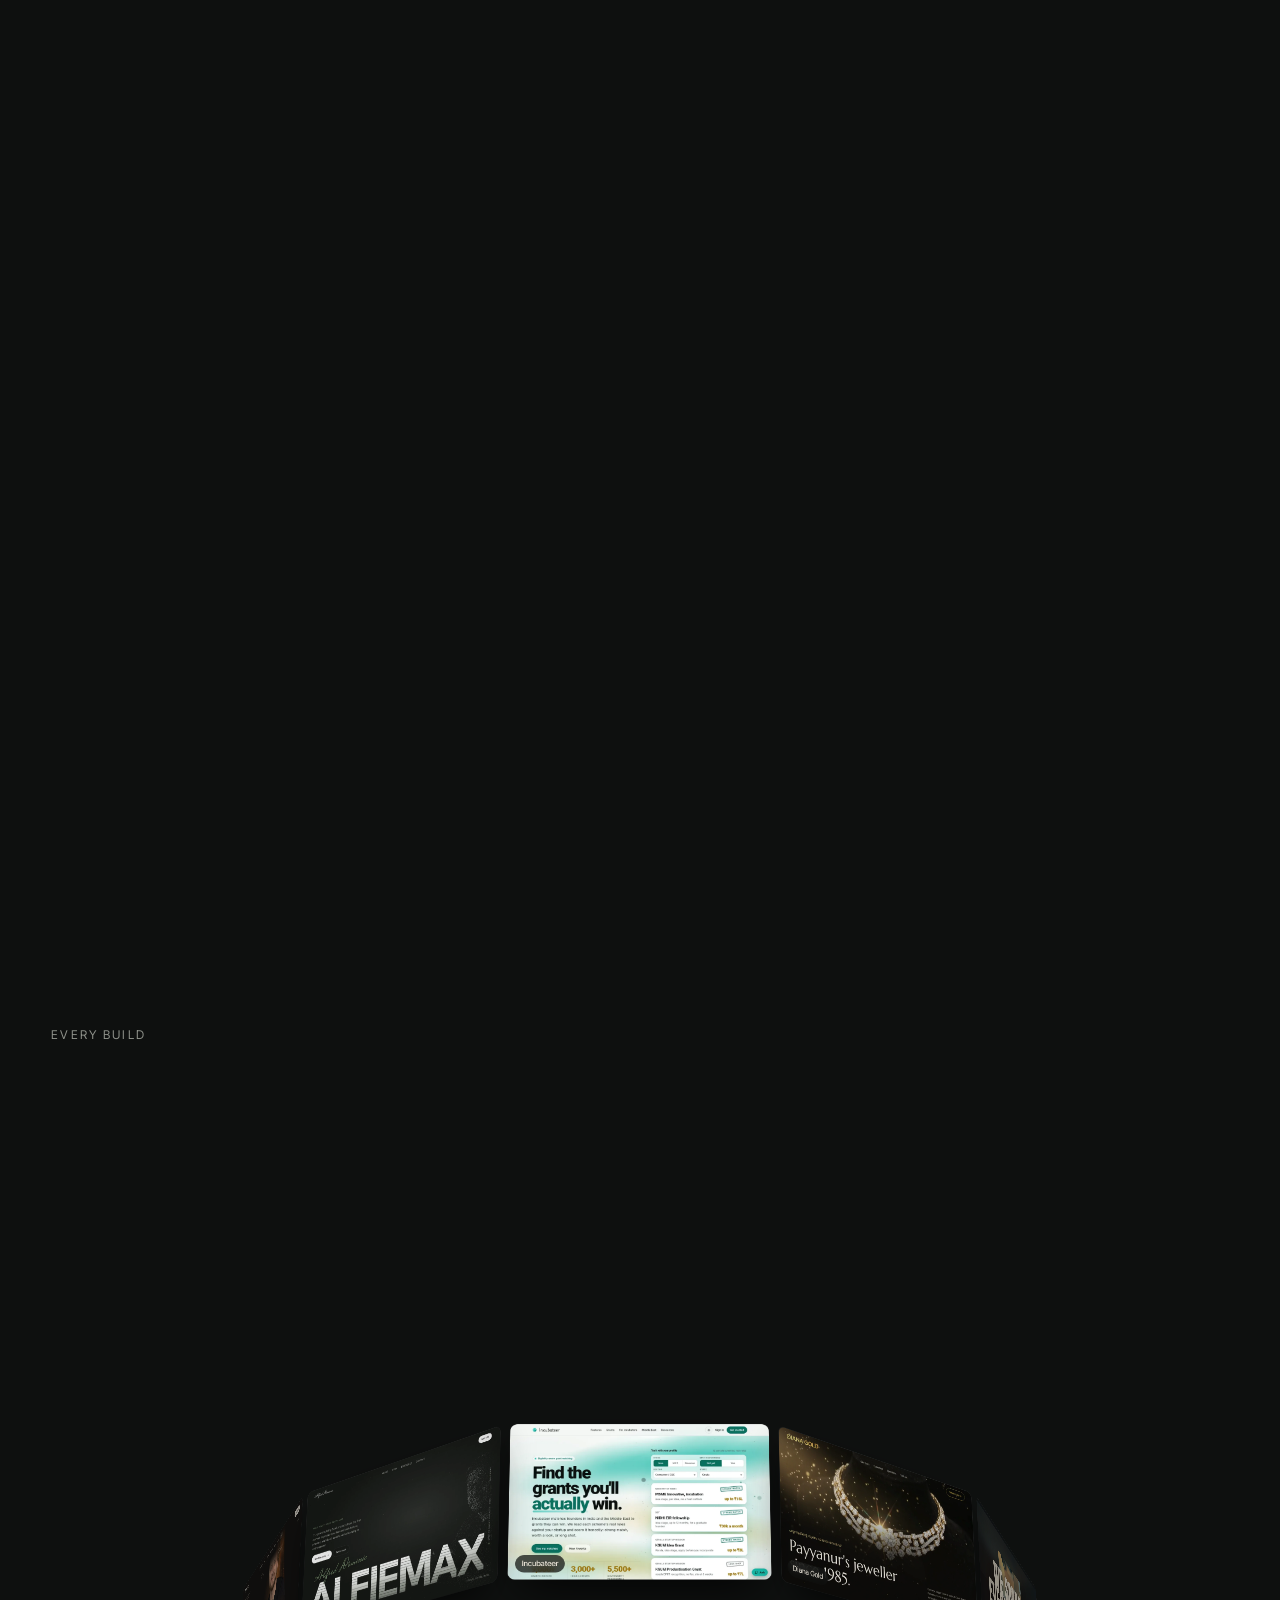
==== commit 5a06fc1c: "WhatsApp button visible from the first screen in WhatsApp green, add contact form The floating butto" ====
--- a/index.html
+++ b/index.html
@@ -595,6 +595,33 @@
         <a class="btn btn--ghost" href="tel:+919061463367" data-cursor="Call">Call +91 90614 63367</a>
       </div>
       <a class="contact__email" href="mailto:maheshkadangod@gmail.com" data-cursor="Email">maheshkadangod@gmail.com <span aria-hidden="true">↗</span></a>
+      <form class="cform" id="cform" action="https://formsubmit.co/maheshkadangod@gmail.com" method="POST" novalidate>
+        <p class="cform__head">Or leave a note here. It lands in my inbox and I reply within a day.</p>
+        <input type="hidden" name="_subject" value="New message from your portfolio">
+        <input type="hidden" name="_template" value="table">
+        <input type="hidden" name="_captcha" value="false">
+        <input type="text" name="_honey" class="cform__trap" tabindex="-1" autocomplete="off" aria-hidden="true">
+        <div class="cform__row">
+          <label class="cform__field"><span>Your name</span><input type="text" name="name" required autocomplete="name" maxlength="80"></label>
+          <label class="cform__field"><span>Email</span><input type="email" name="email" required autocomplete="email" maxlength="120"></label>
+        </div>
+        <div class="cform__row">
+          <label class="cform__field"><span>Phone or WhatsApp <em>(optional)</em></span><input type="tel" name="phone" autocomplete="tel" maxlength="30"></label>
+          <label class="cform__field"><span>About</span>
+            <select name="topic">
+              <option>A website for my business</option>
+              <option>Speaking or a podcast</option>
+              <option>Incubateer</option>
+              <option>Something else</option>
+            </select>
+          </label>
+        </div>
+        <label class="cform__field"><span>Message</span><textarea name="message" rows="4" required maxlength="3000"></textarea></label>
+        <div class="cform__foot">
+          <button class="btn btn--light" type="submit" data-cursor="Send">Send message <span aria-hidden="true">↗</span></button>
+          <p class="cform__status" role="status" aria-live="polite"></p>
+        </div>
+      </form>
       <div class="contact__grid">
         <div>
           <p class="dim">Elsewhere</p>
--- a/styles.css
+++ b/styles.css
@@ -515,14 +515,21 @@
 .contact .btn--ghost { border-color: rgba(236,230,218,.4); color: var(--ink); }
 .wa-float {
   position: fixed; right: max(16px, env(safe-area-inset-right)); bottom: max(16px, env(safe-area-inset-bottom)); z-index: 60;
-  display: inline-flex; align-items: center; gap: 8px; padding: 12px 18px 12px 14px; border-radius: 99px;
-  background: linear-gradient(110deg, #f4f8f5 0%, #dff2ea 55%, #dbe8f6 100%); color: #063f37; font-weight: 600; font-size: 15px;
-  box-shadow: 0 16px 40px -12px rgba(0,0,0,.6), 0 0 0 1px rgba(255,255,255,.2);
-  transform: translateY(140%); opacity: 0; transition: transform .5s var(--ease), opacity .4s;
-}
-.wa-float svg { width: 20px; height: 20px; }
-.wa-float.is-on { transform: none; opacity: 1; }
-@media (max-width: 520px) { .wa-float span { display: none; } .wa-float { padding: 14px; } }
+  display: inline-flex; align-items: center; gap: 9px; padding: 13px 20px 13px 15px; border-radius: 99px;
+  background: #25d366; color: #fff; font-weight: 700; font-size: 15px; letter-spacing: .01em;
+  box-shadow: 0 14px 34px -10px rgba(18,140,74,.75), 0 2px 6px rgba(0,0,0,.18);
+  transition: transform .5s var(--ease), opacity .4s, background-color .25s, box-shadow .25s;
+}
+.wa-float::before {
+  content: ""; position: absolute; inset: 0; border-radius: inherit; background: #25d366; z-index: -1;
+  animation: wa-ring 2.8s ease-out infinite;
+}
+@keyframes wa-ring { 0% { transform: scale(1); opacity: .55; } 70%, 100% { transform: scale(1.45); opacity: 0; } }
+.wa-float:hover { background: #1ebe5b; transform: translateY(-2px); box-shadow: 0 18px 40px -10px rgba(18,140,74,.85), 0 2px 6px rgba(0,0,0,.18); }
+.wa-float svg { width: 22px; height: 22px; }
+body.is-loading .wa-float { transform: translateY(140%); opacity: 0; }
+@media (prefers-reduced-motion: reduce) { .wa-float::before { animation: none; opacity: 0; } }
+@media (max-width: 520px) { .wa-float span { display: none; } .wa-float { padding: 15px; } .wa-float svg { width: 26px; height: 26px; } }
 
 /* ---------- Contact ---------- */
 .contact {
@@ -616,3 +623,30 @@
 .sea__caption .eyebrow { display: block; margin-bottom: 14px; }
 @media (max-width: 700px) and (orientation: portrait) { .sea__caption { top: 27%; right: var(--gutter); } }
 .sea__caption em { font-family: var(--serif); font-weight: 400; background-image: var(--grad-text); -webkit-background-clip: text; background-clip: text; color: transparent; padding-right: .06em; }
+
+/* ---------- Contact form ---------- */
+.cform { max-width: 760px; margin: clamp(40px, 7vh, 72px) 0 clamp(48px, 8vh, 88px); display: grid; gap: 16px; }
+.cform__head { margin: 0 0 4px; color: rgba(236,230,218,.75); font-size: clamp(16px, 1.2vw, 19px); }
+.cform__row { display: grid; grid-template-columns: 1fr 1fr; gap: 16px; }
+.cform__field { display: grid; gap: 8px; font-size: 13px; letter-spacing: .04em; text-transform: uppercase; color: rgba(236,230,218,.6); }
+.cform__field em { font-style: normal; text-transform: none; letter-spacing: 0; opacity: .7; }
+.cform input, .cform select, .cform textarea {
+  width: 100%; font: inherit; font-size: 16px; letter-spacing: 0; text-transform: none; color: var(--ink);
+  background: rgba(236,230,218,.06); border: 1px solid rgba(236,230,218,.22); border-radius: 14px; padding: 14px 16px;
+  transition: border-color .25s, background-color .25s; appearance: none; -webkit-appearance: none;
+}
+.cform select { background-image: linear-gradient(45deg, transparent 50%, rgba(236,230,218,.7) 50%), linear-gradient(135deg, rgba(236,230,218,.7) 50%, transparent 50%);
+  background-position: calc(100% - 22px) 50%, calc(100% - 16px) 50%; background-size: 6px 6px; background-repeat: no-repeat; padding-right: 40px; }
+.cform select option { color: #111; }
+.cform textarea { resize: vertical; min-height: 120px; }
+.cform input:focus, .cform select:focus, .cform textarea:focus { outline: none; border-color: var(--g-mint); background-color: rgba(236,230,218,.1); }
+.cform .is-bad { border-color: #f0a3a3; }
+.cform__trap { position: absolute; left: -9999px; width: 1px; height: 1px; opacity: 0; }
+.cform__foot { display: flex; flex-wrap: wrap; align-items: center; gap: 16px; margin-top: 4px; }
+.cform__foot .btn { border: 0; cursor: pointer; }
+.cform__foot .btn[disabled] { opacity: .6; cursor: wait; }
+.cform__status { margin: 0; font-size: 15px; color: rgba(236,230,218,.8); }
+.cform__status.ok { color: var(--g-mint); }
+.cform__status.err { color: #f0b3b3; }
+.cform__status a { text-decoration: underline; }
+@media (max-width: 700px) { .cform__row { grid-template-columns: 1fr; } }
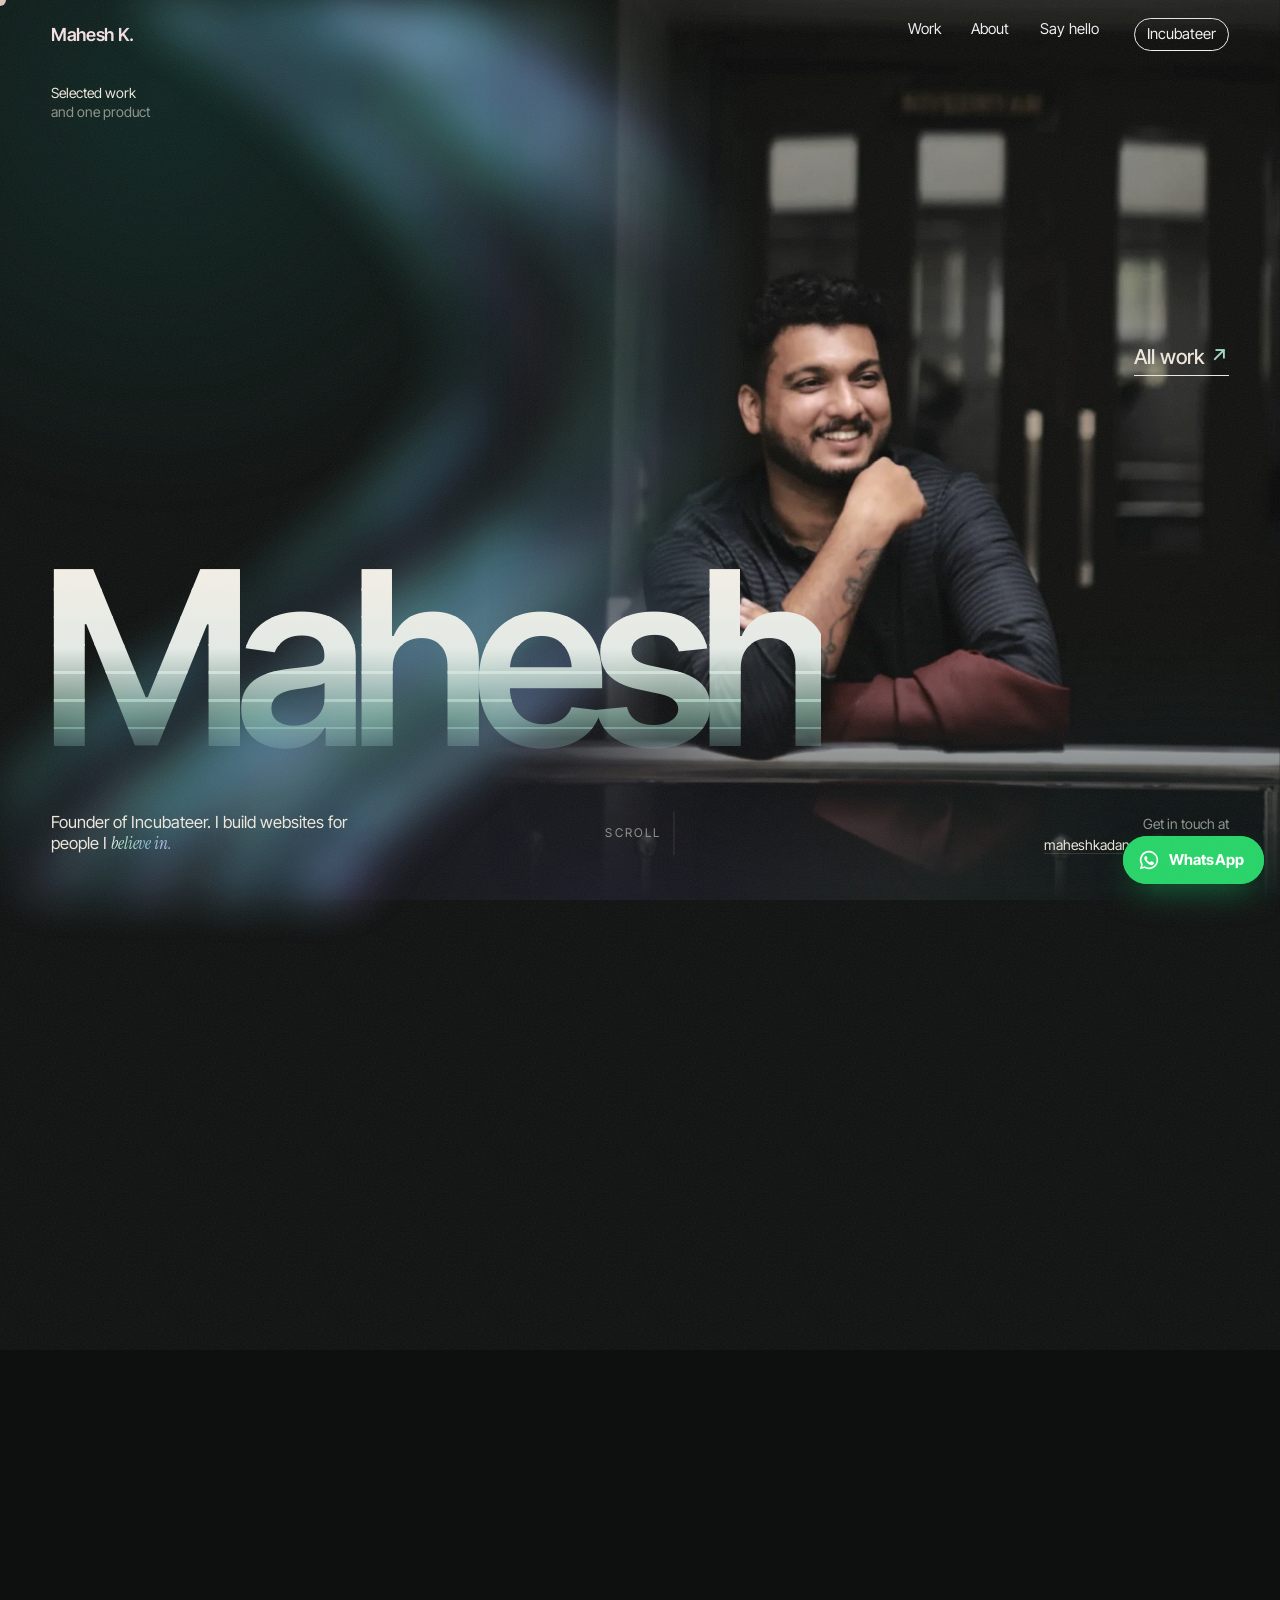
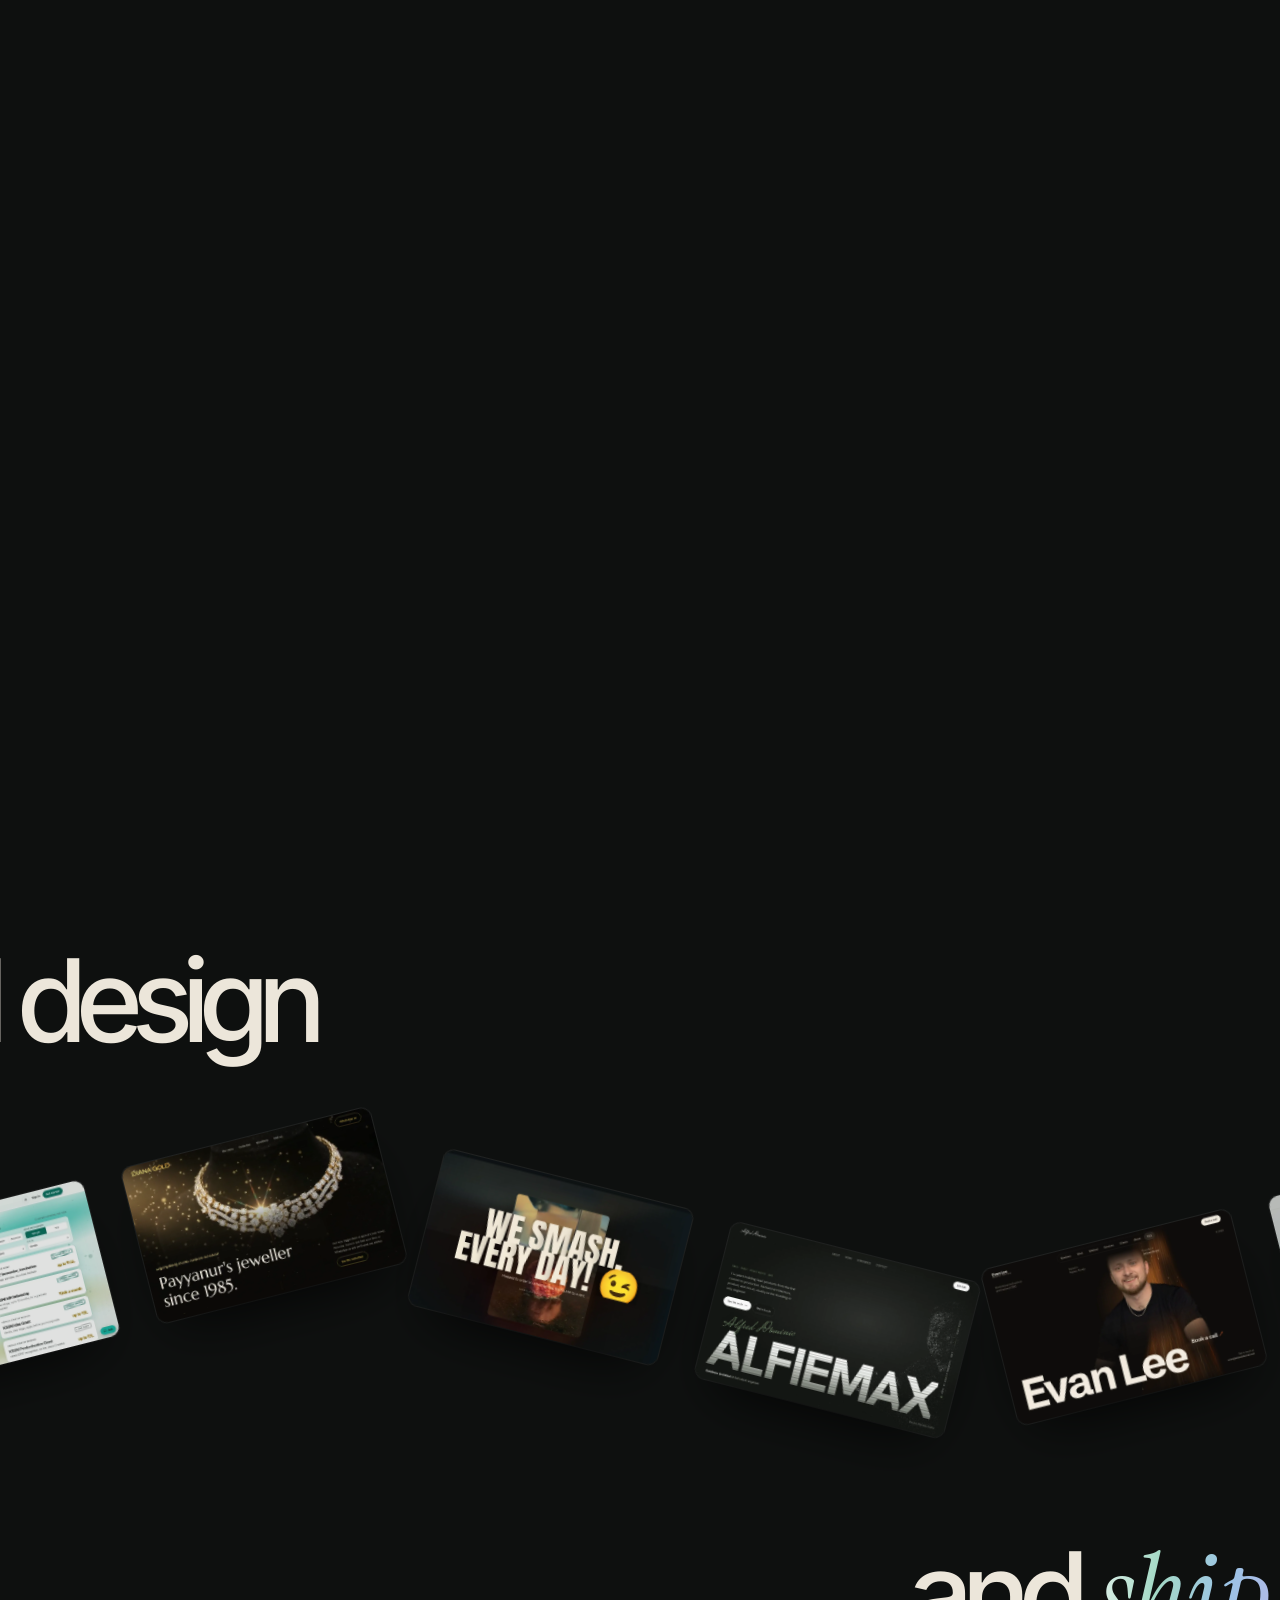
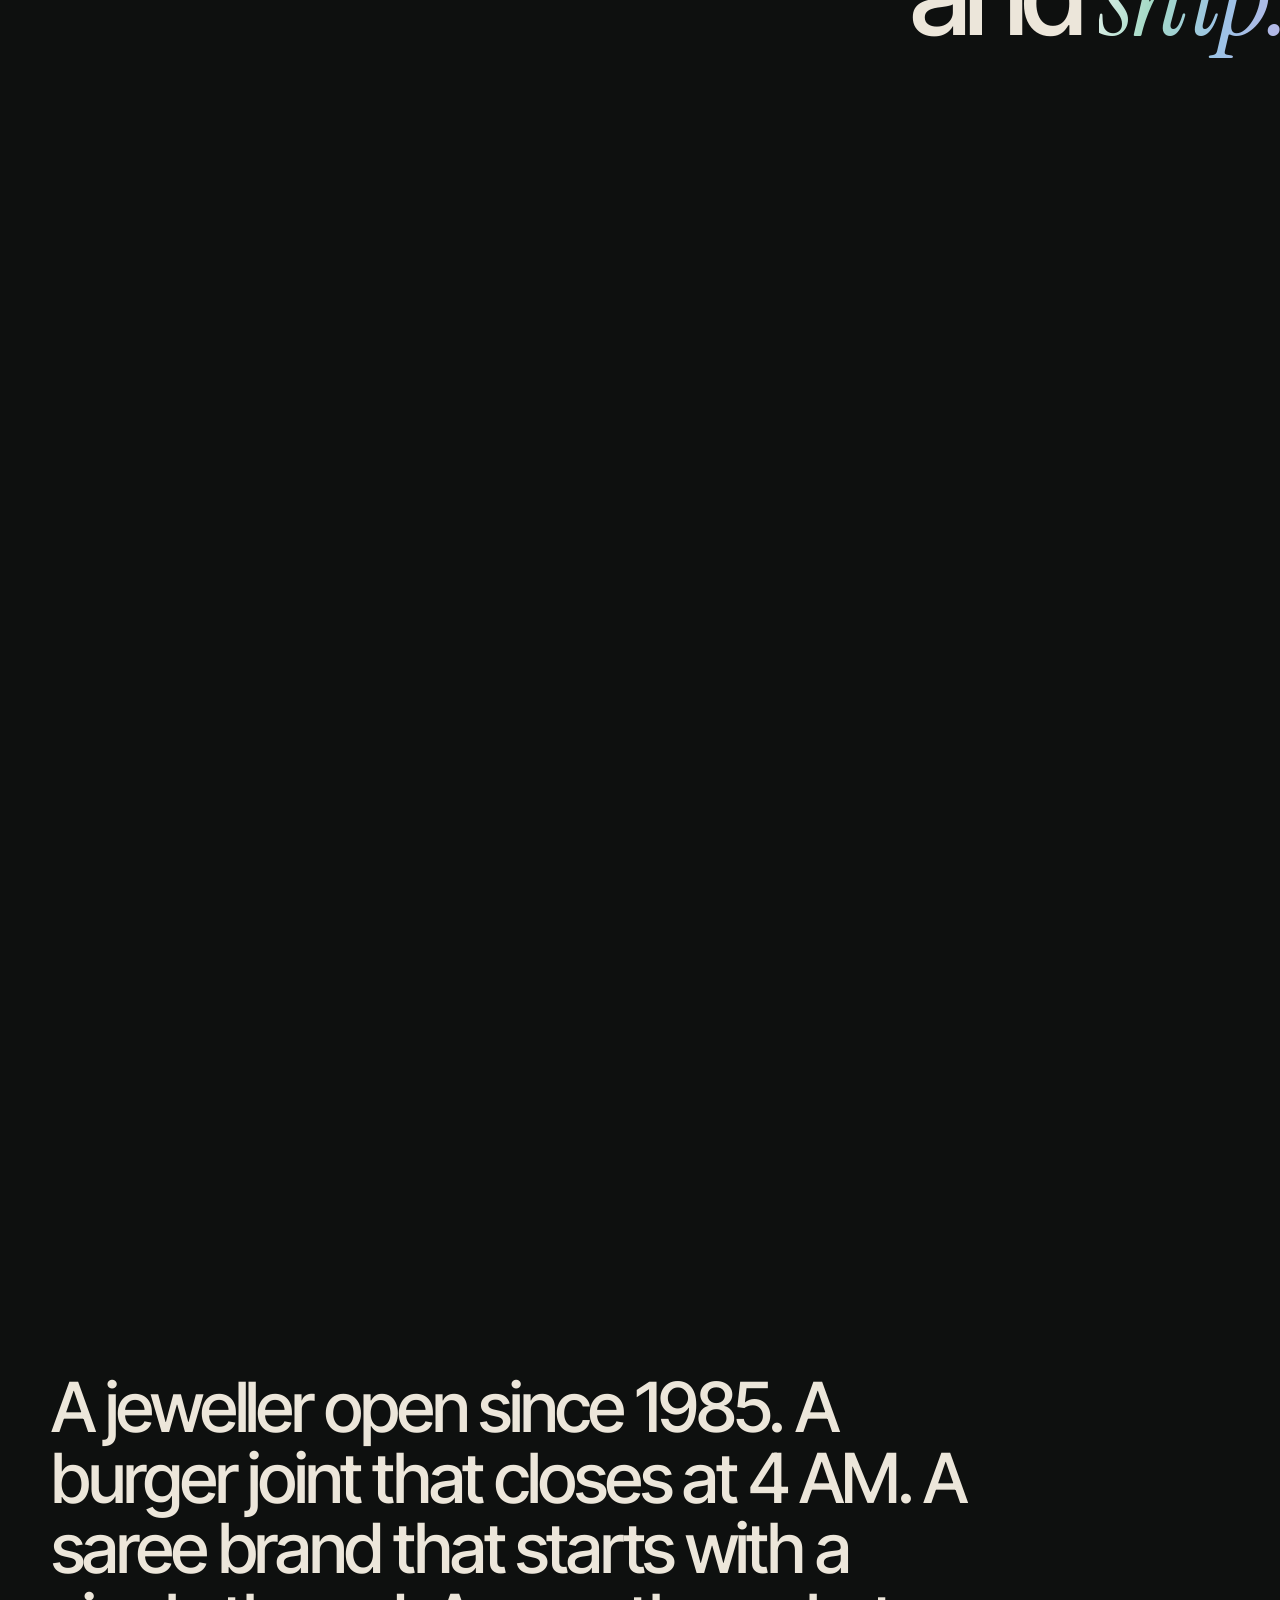
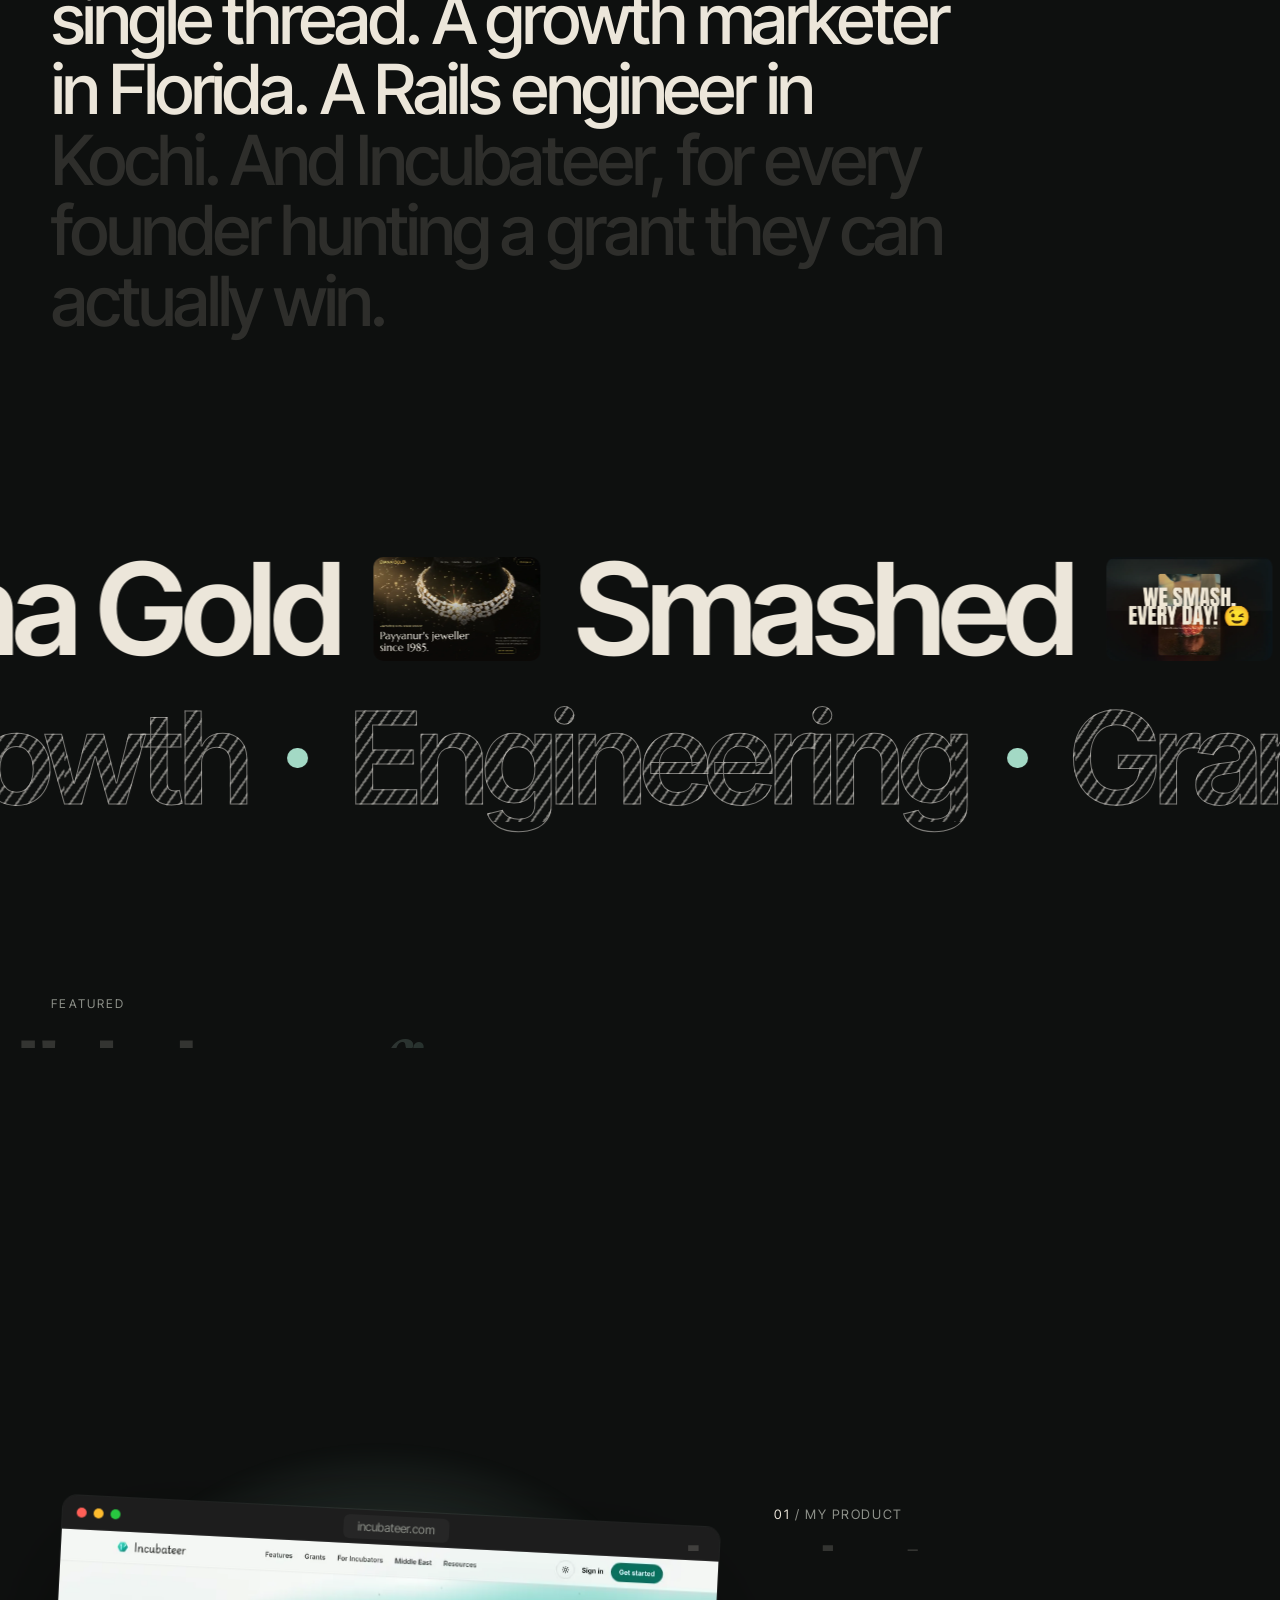
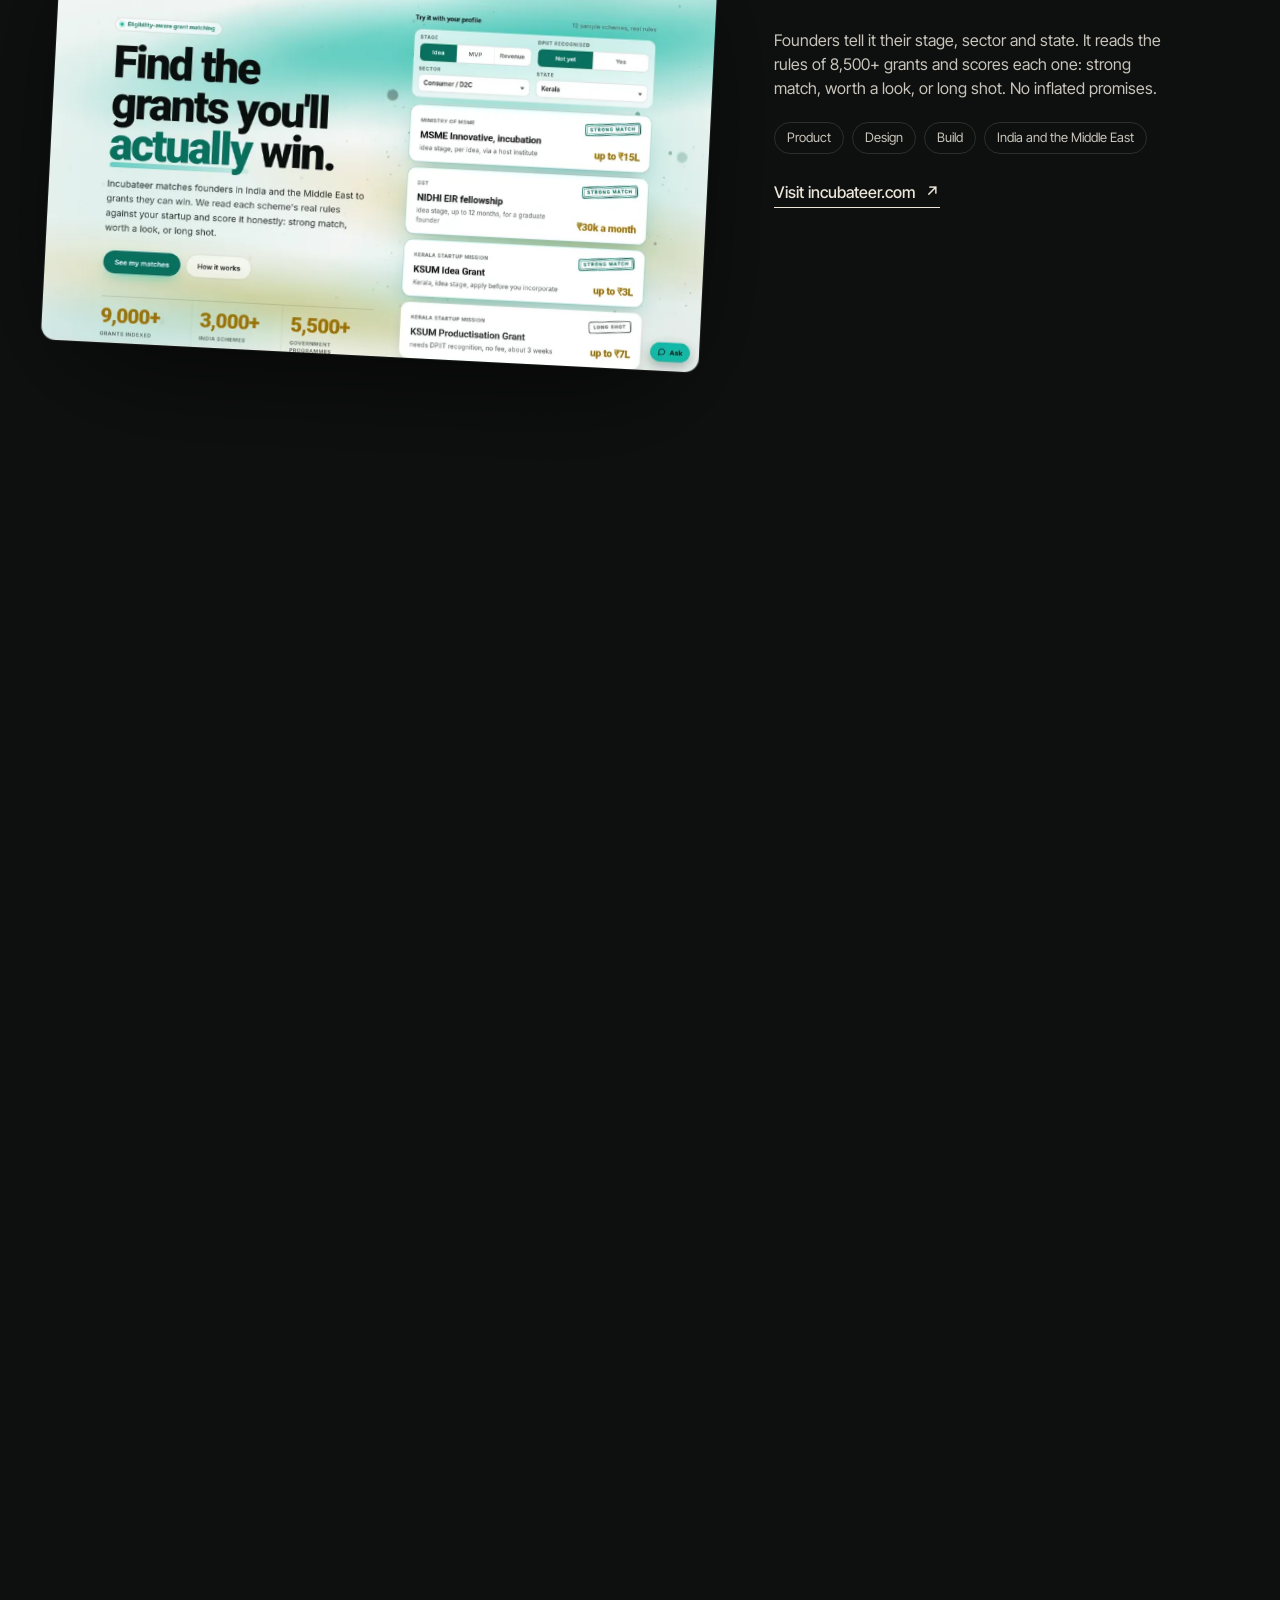
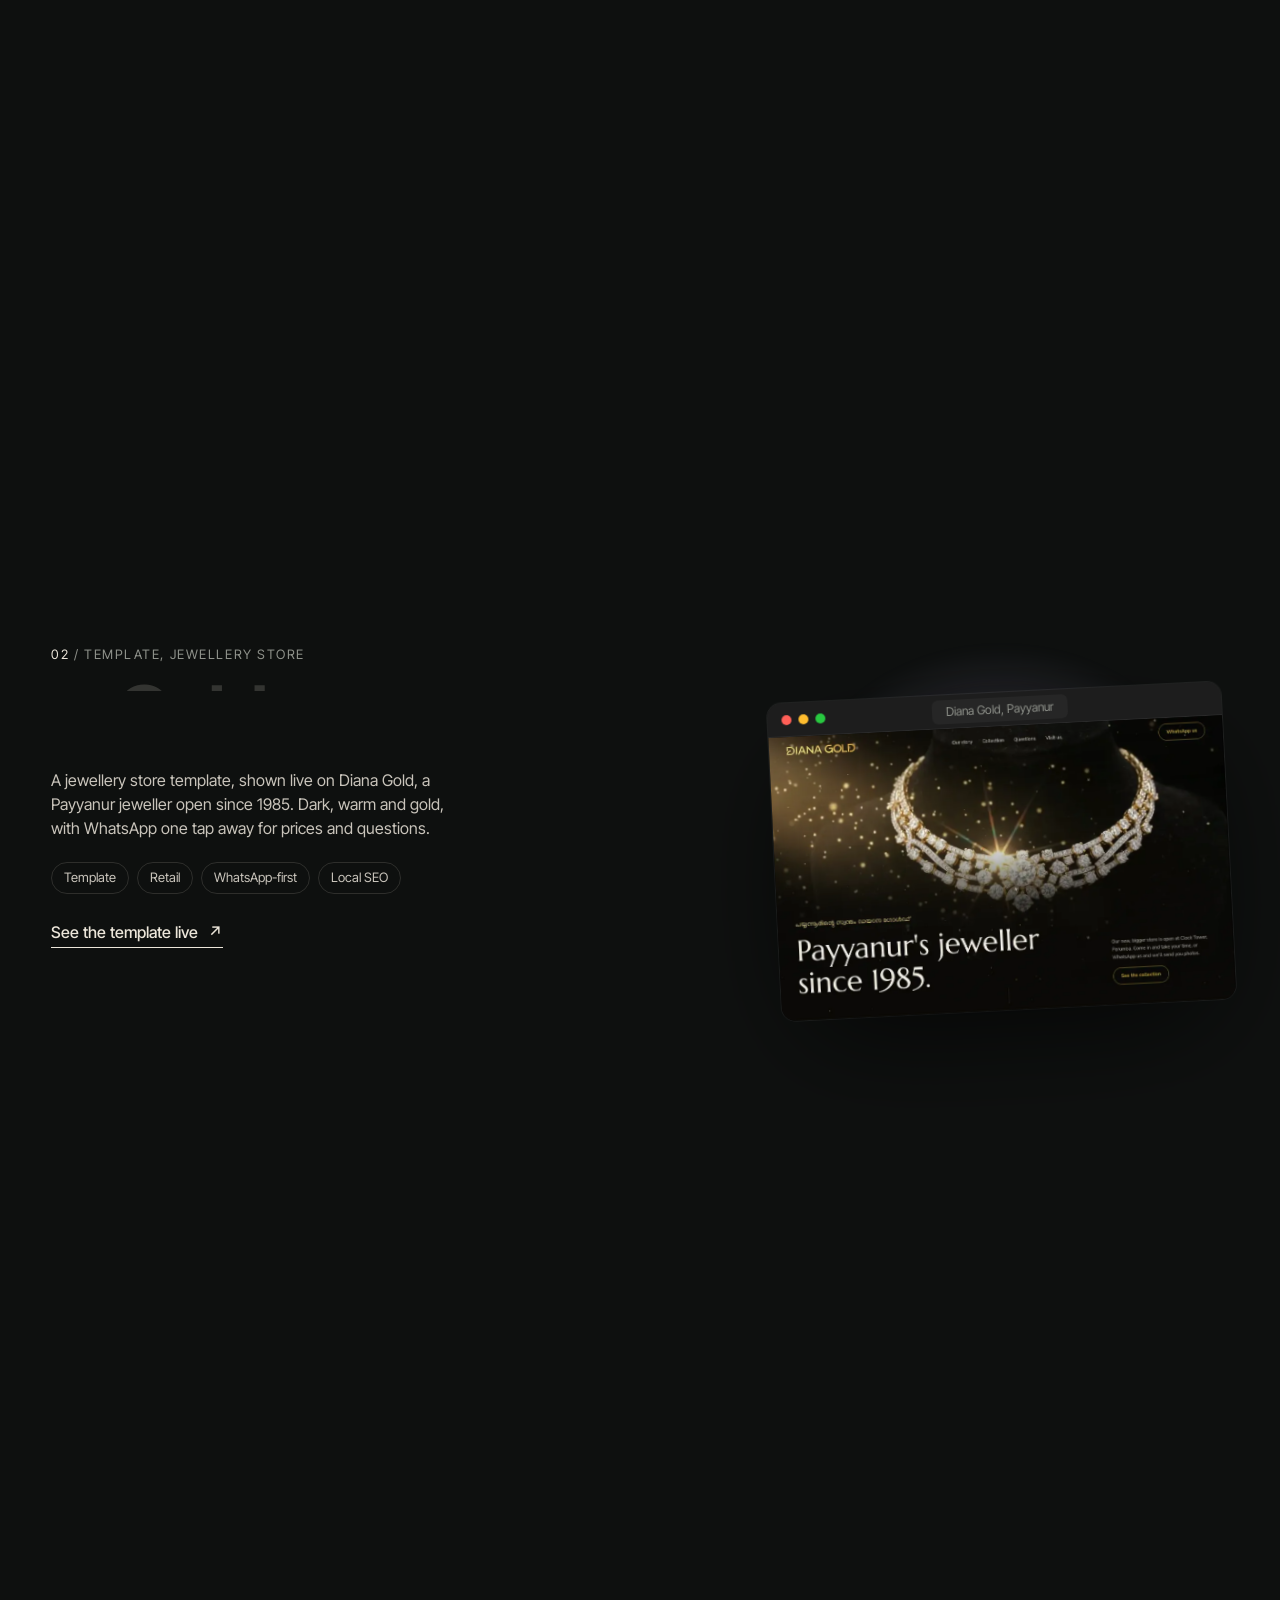
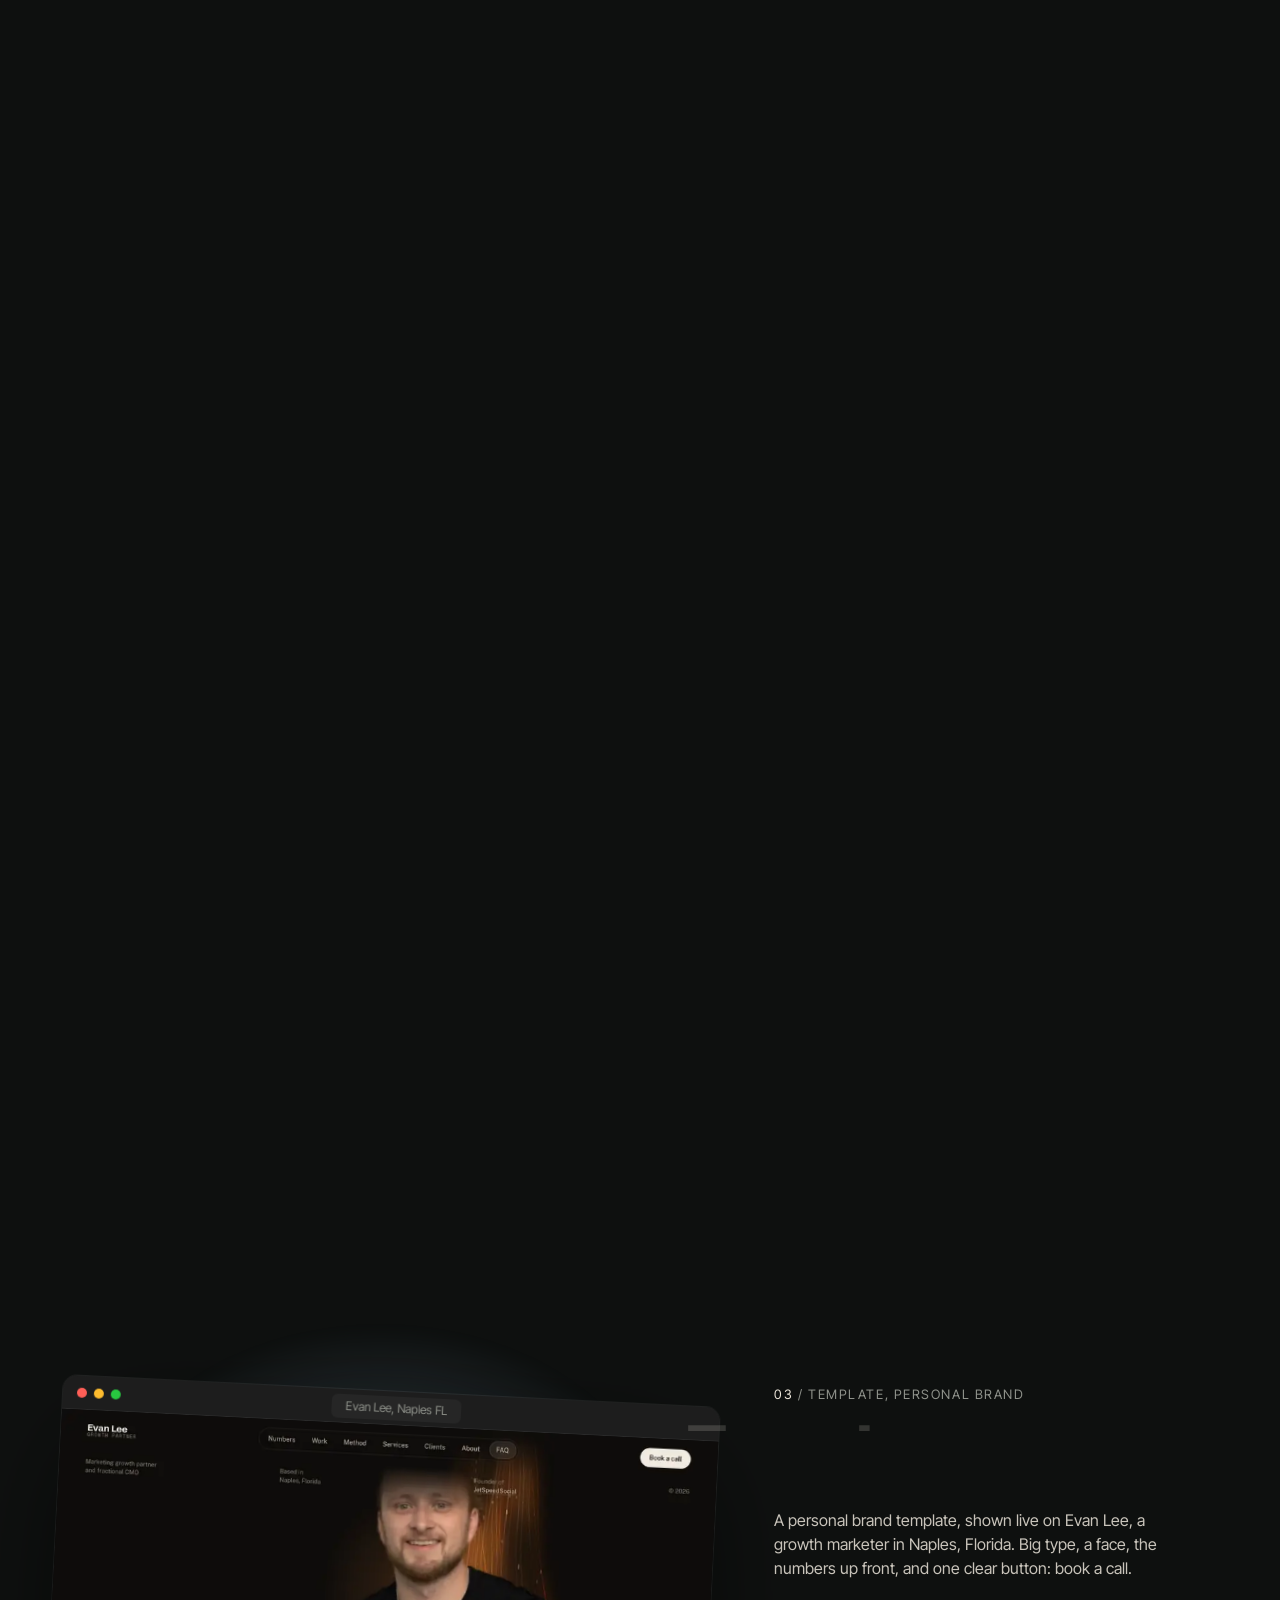
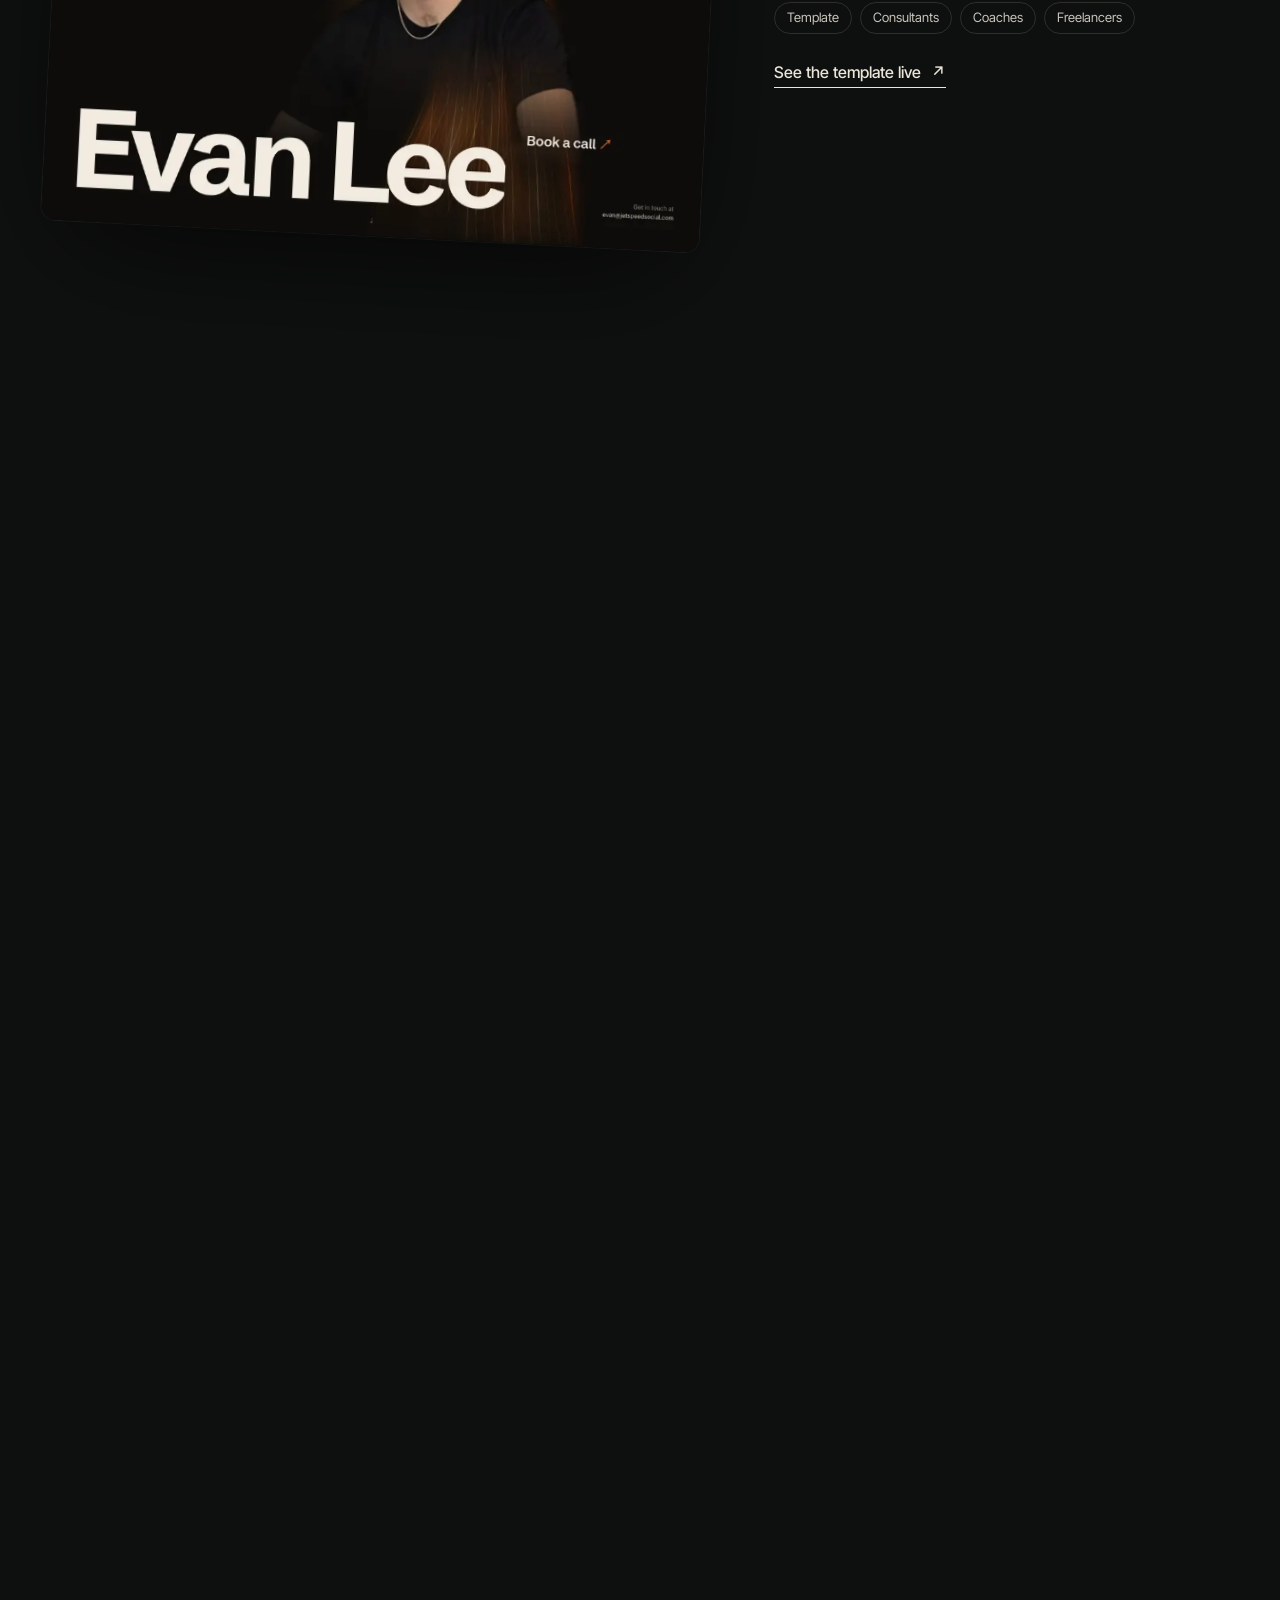
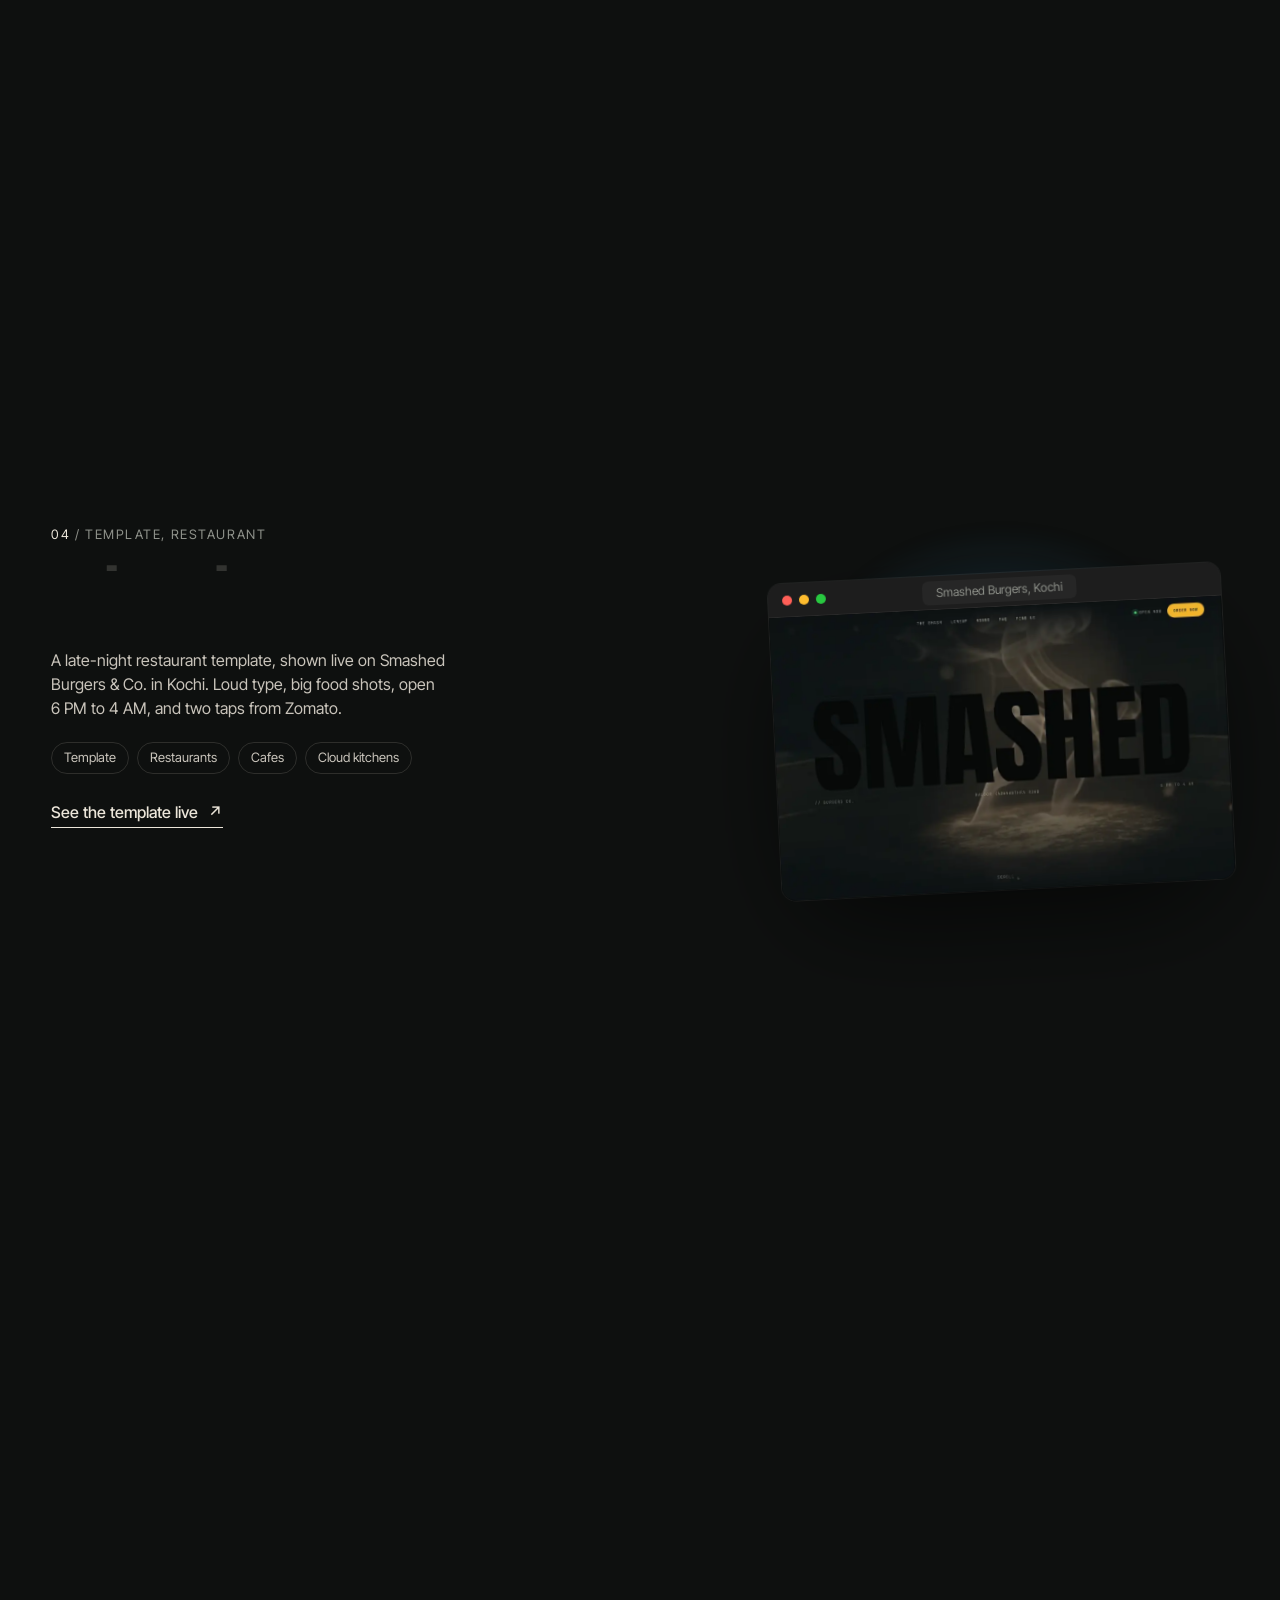
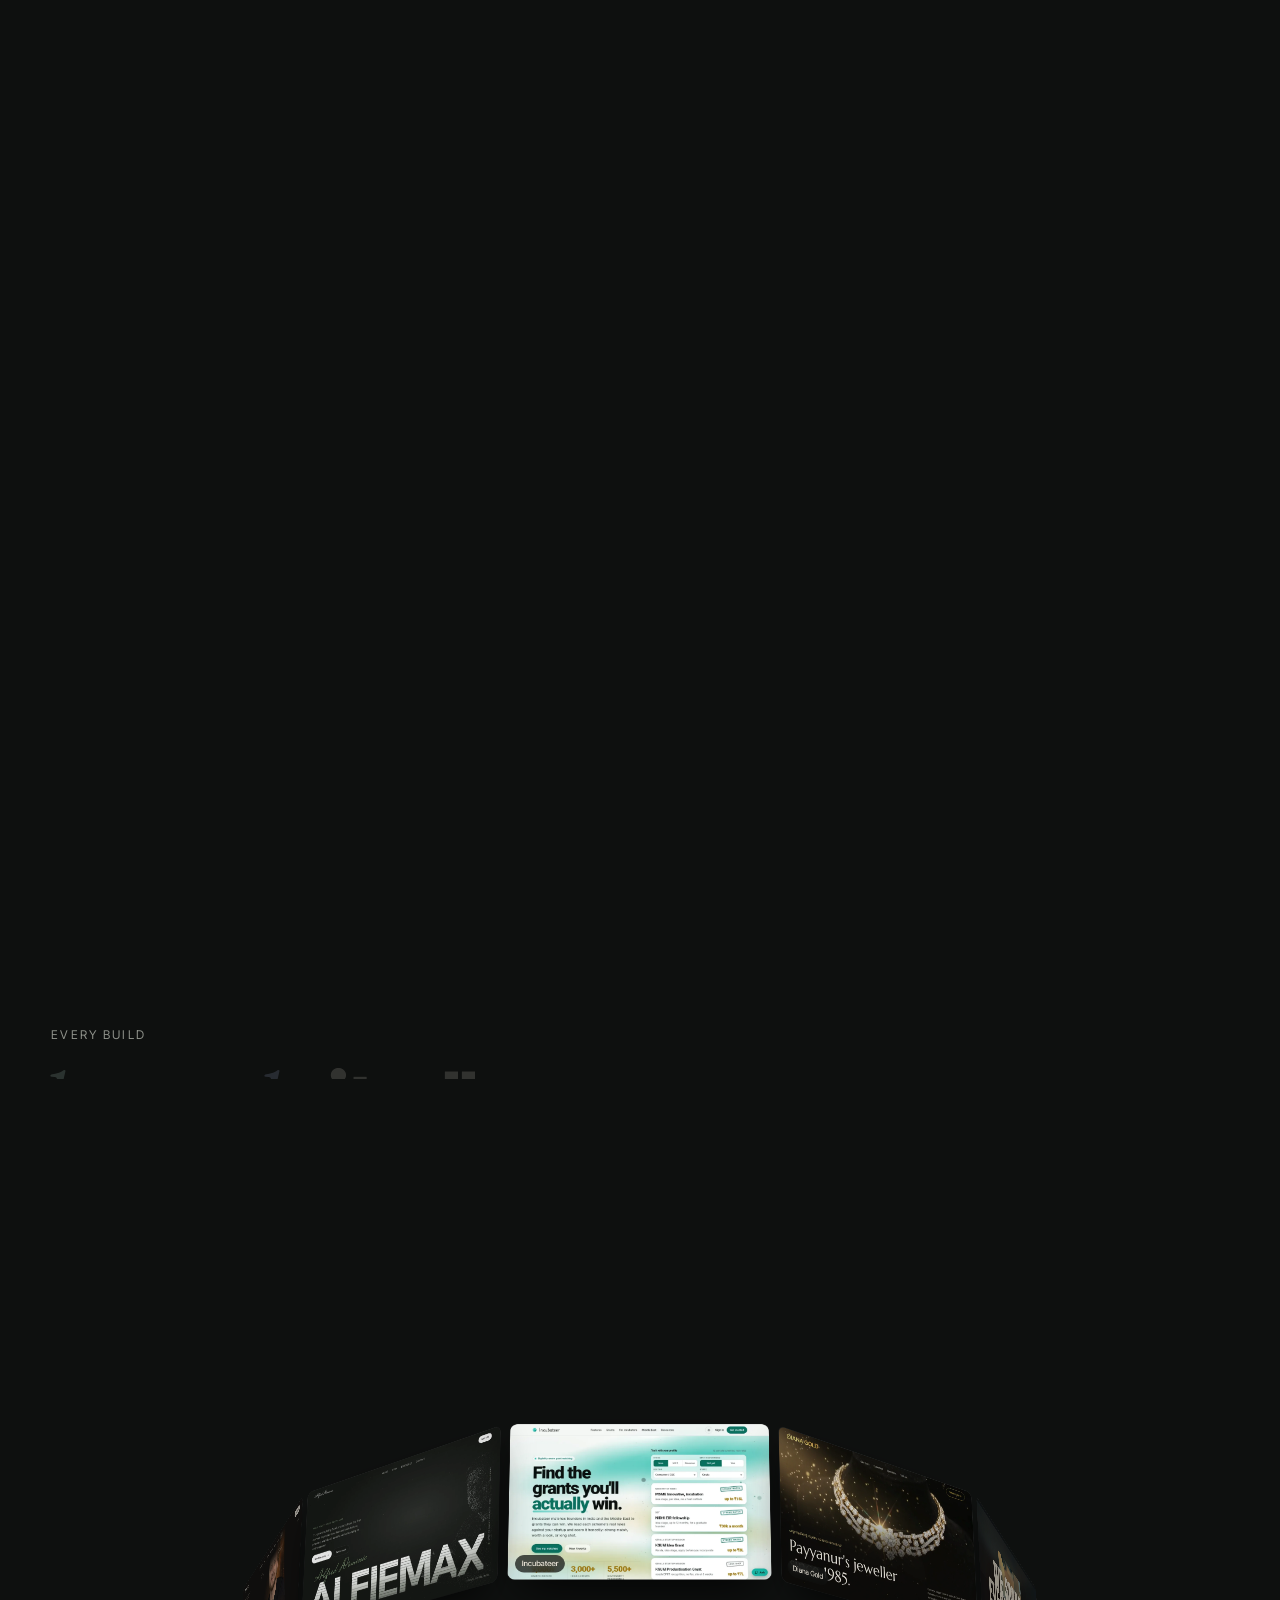
==== commit adb8d285: "Contact form: fall back to a normal post when the quick send fails Before activation, or behind a bl" ====
--- a/index.html
+++ b/index.html
@@ -600,6 +600,7 @@
         <input type="hidden" name="_subject" value="New message from your portfolio">
         <input type="hidden" name="_template" value="table">
         <input type="hidden" name="_captcha" value="false">
+        <input type="hidden" name="_next" value="https://mahesh-portfolio-mocha-omega.vercel.app/?sent=1#contact">
         <input type="text" name="_honey" class="cform__trap" tabindex="-1" autocomplete="off" aria-hidden="true">
         <div class="cform__row">
           <label class="cform__field"><span>Your name</span><input type="text" name="name" required autocomplete="name" maxlength="80"></label>
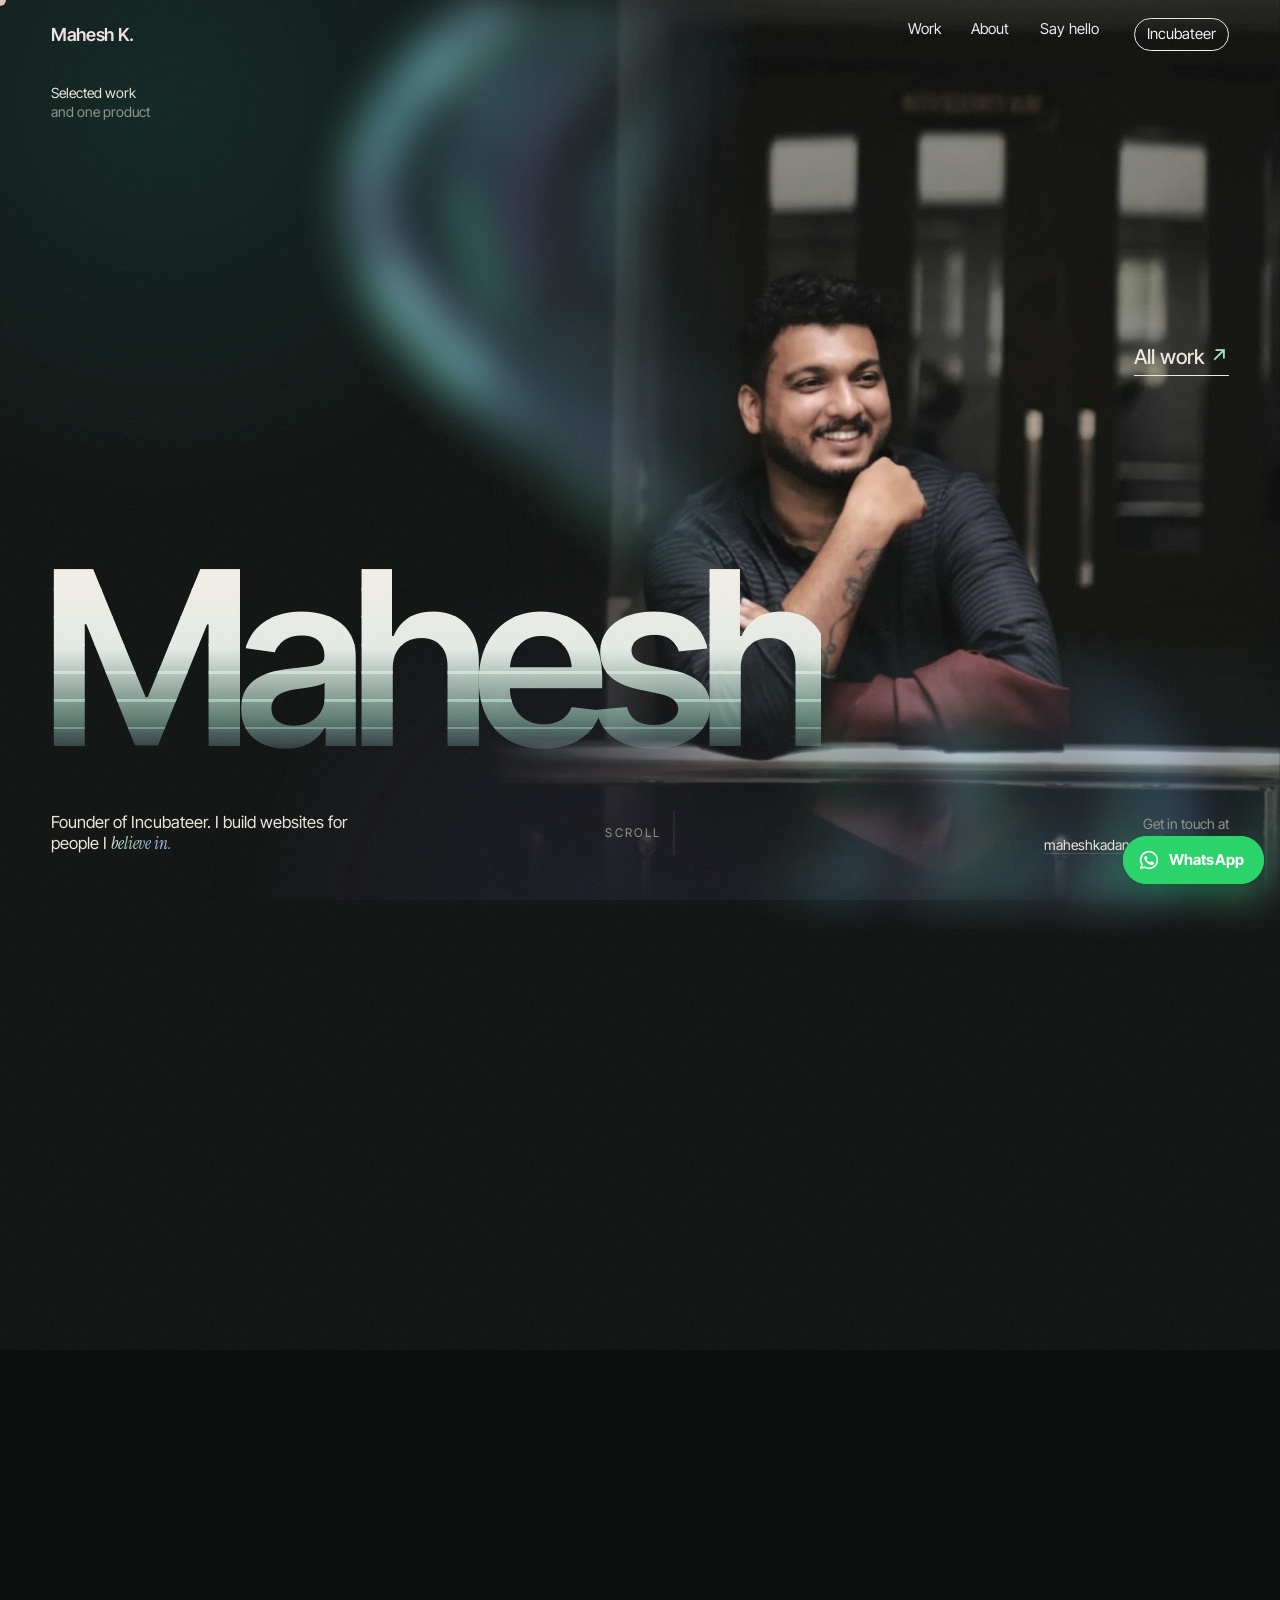
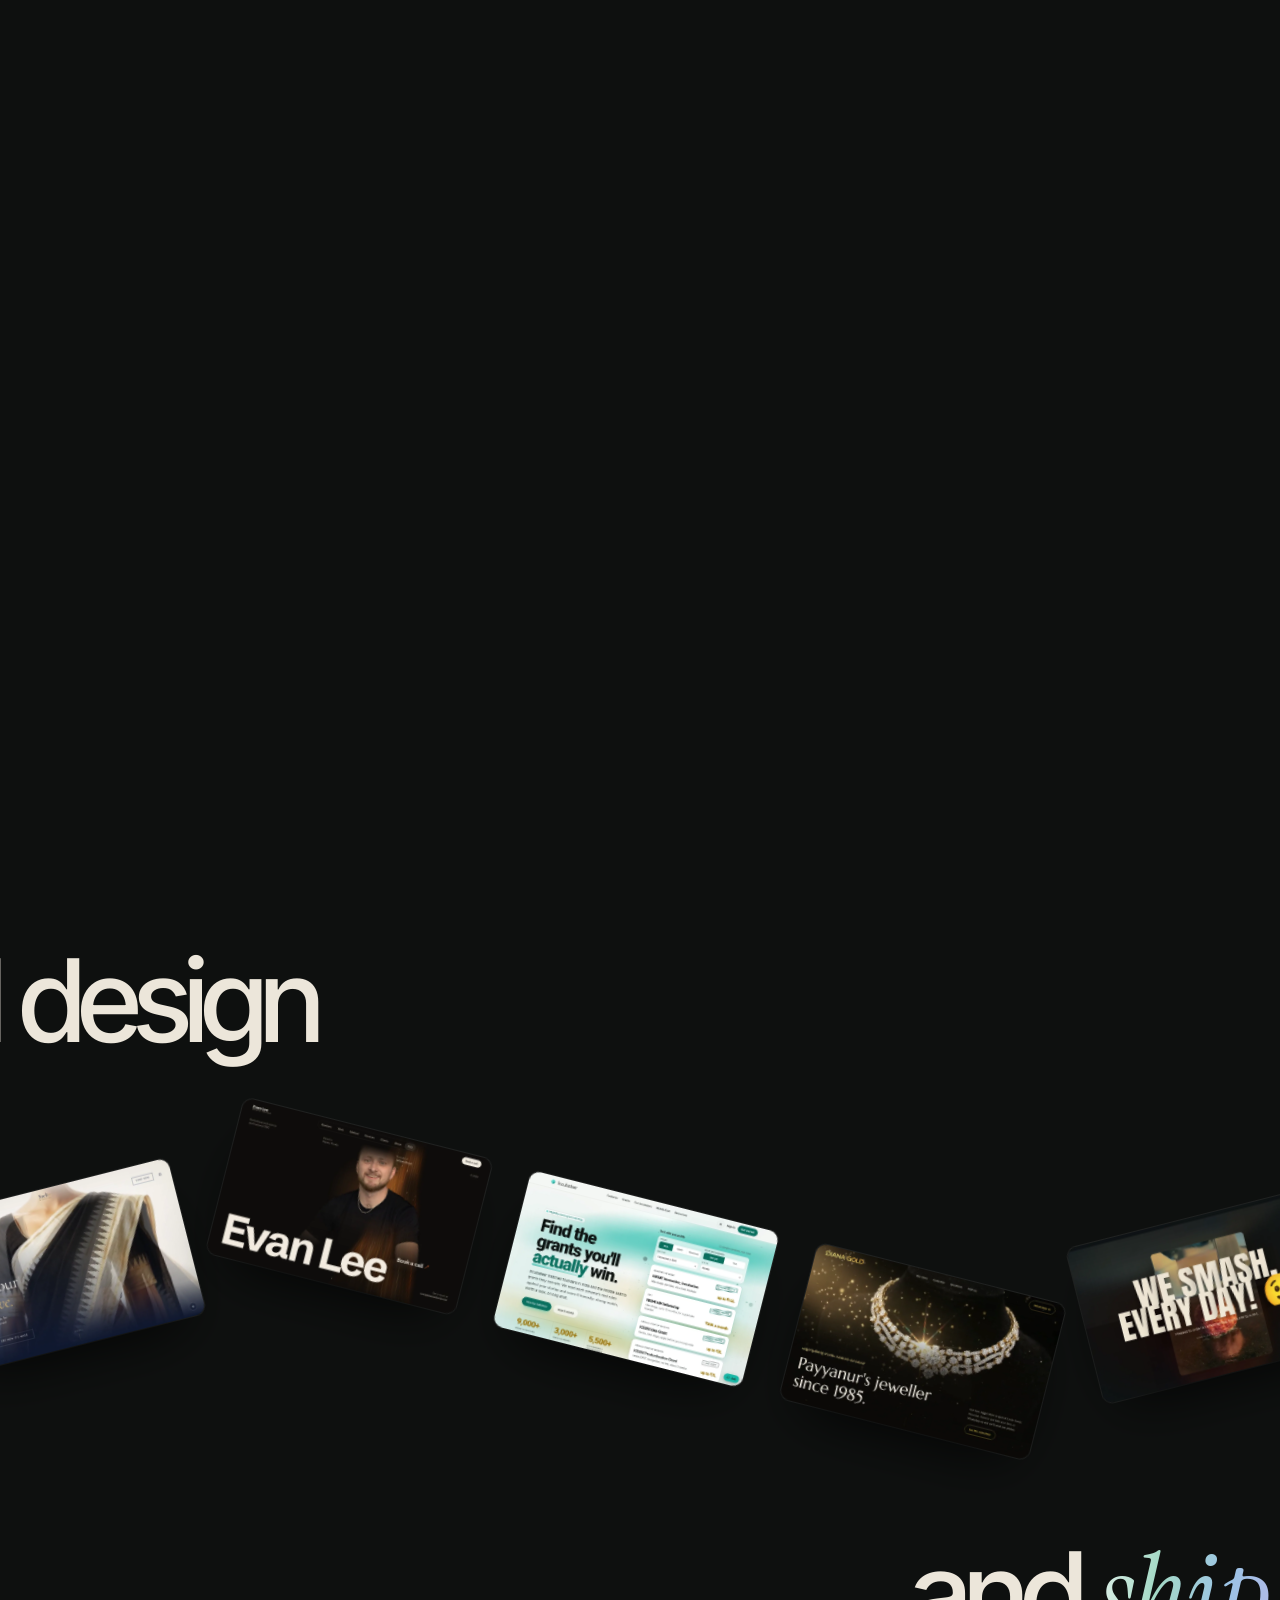
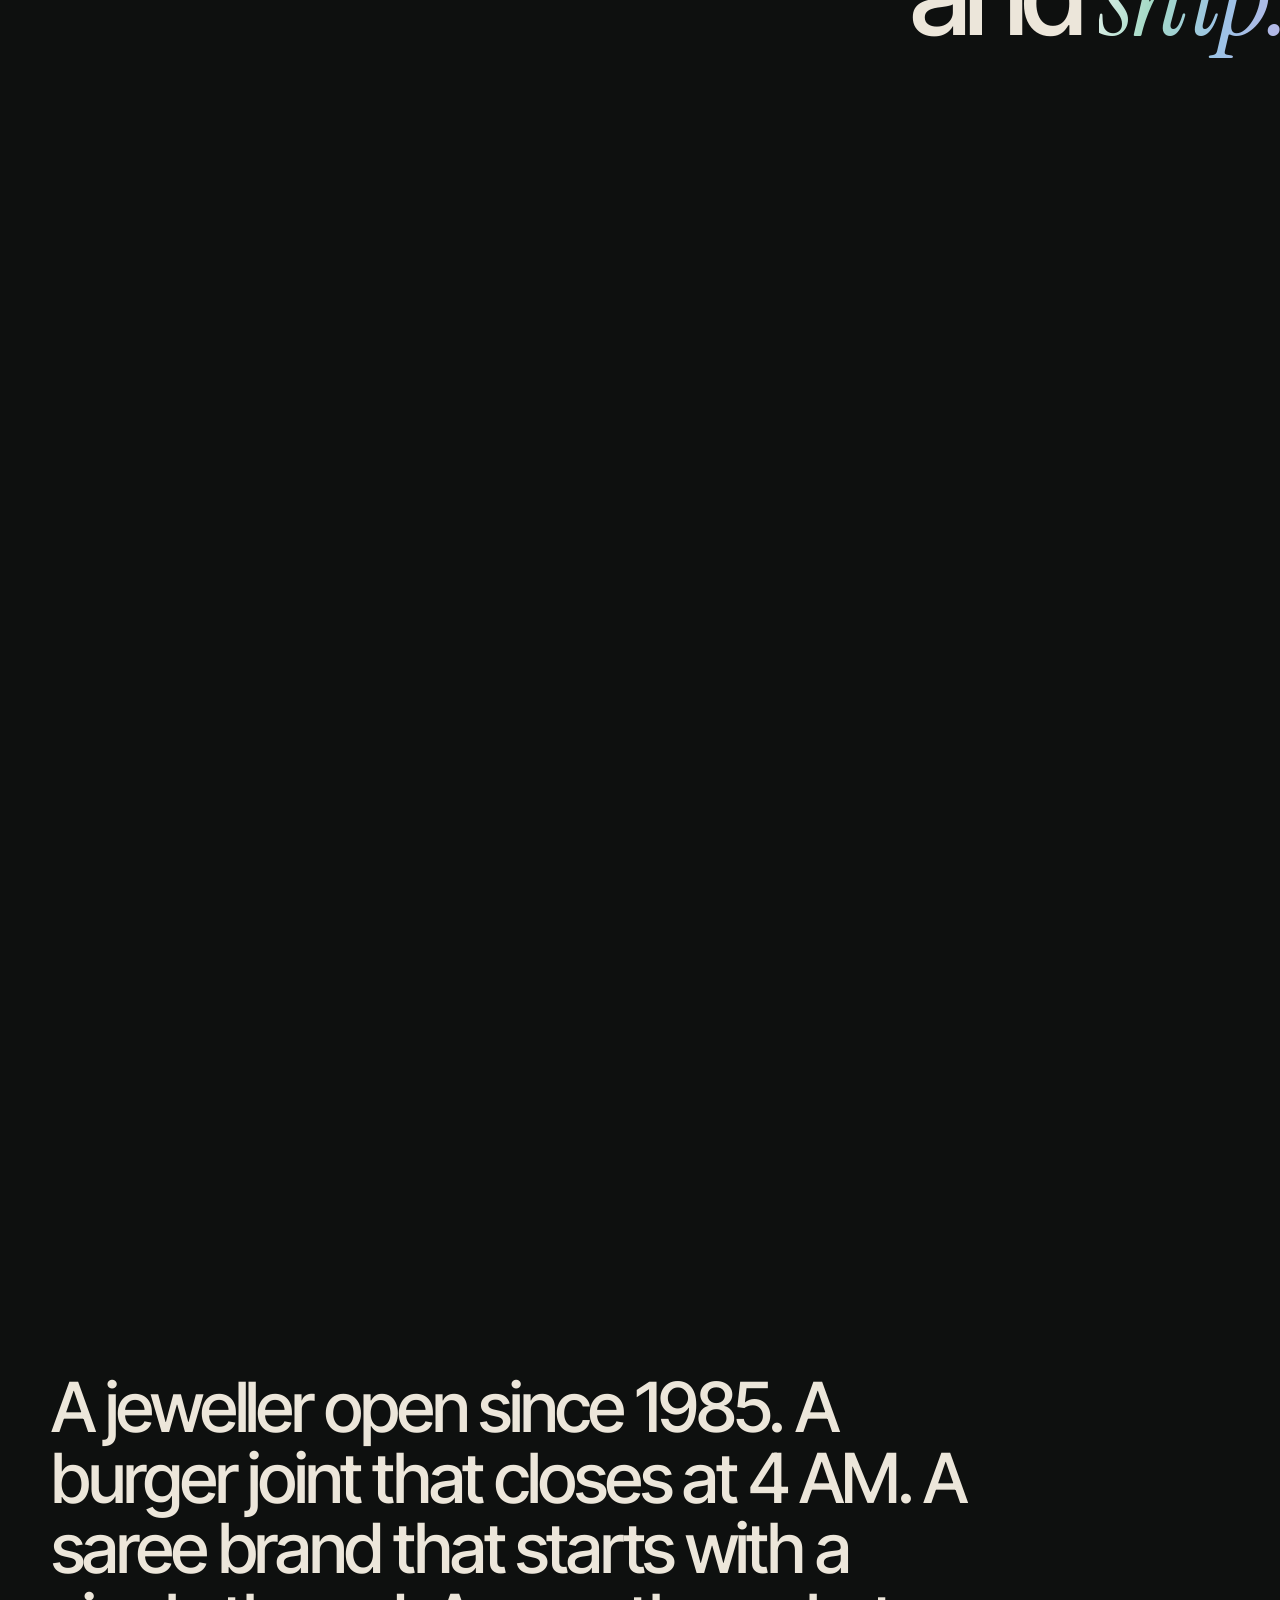
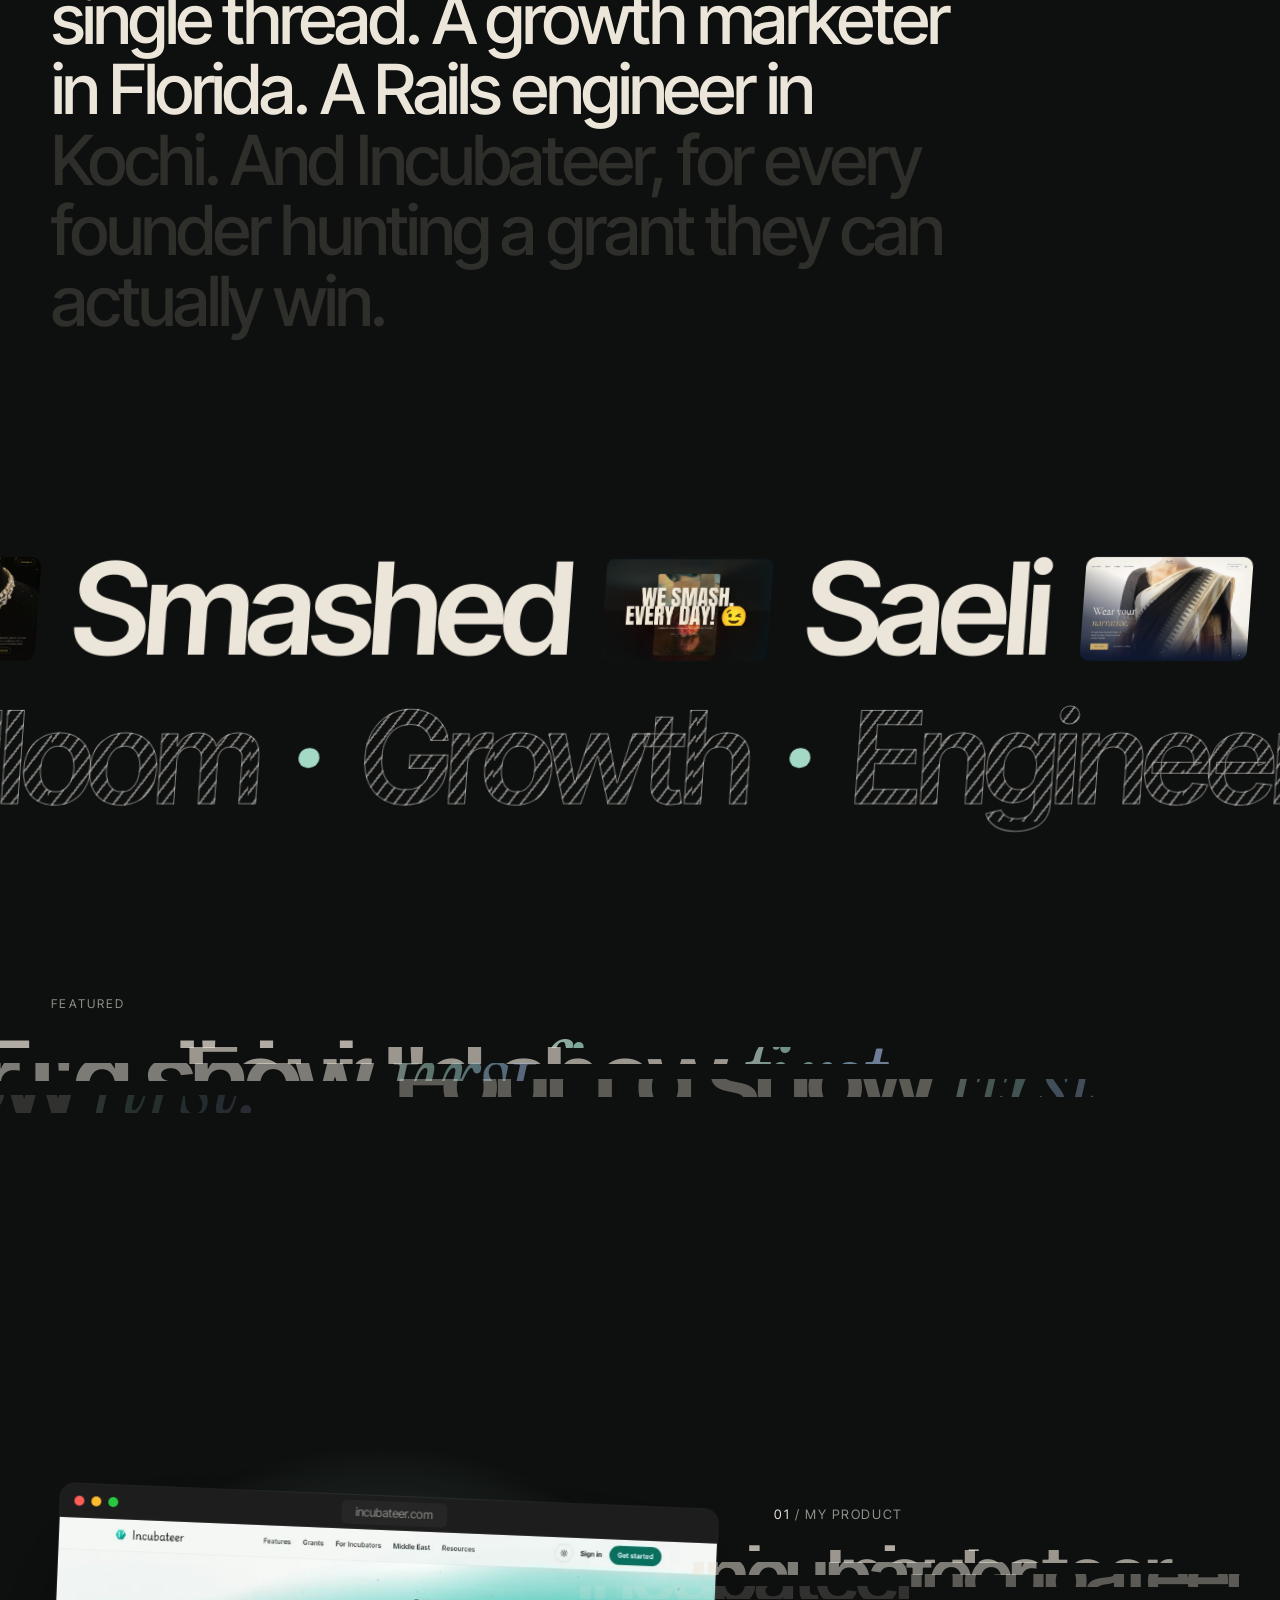
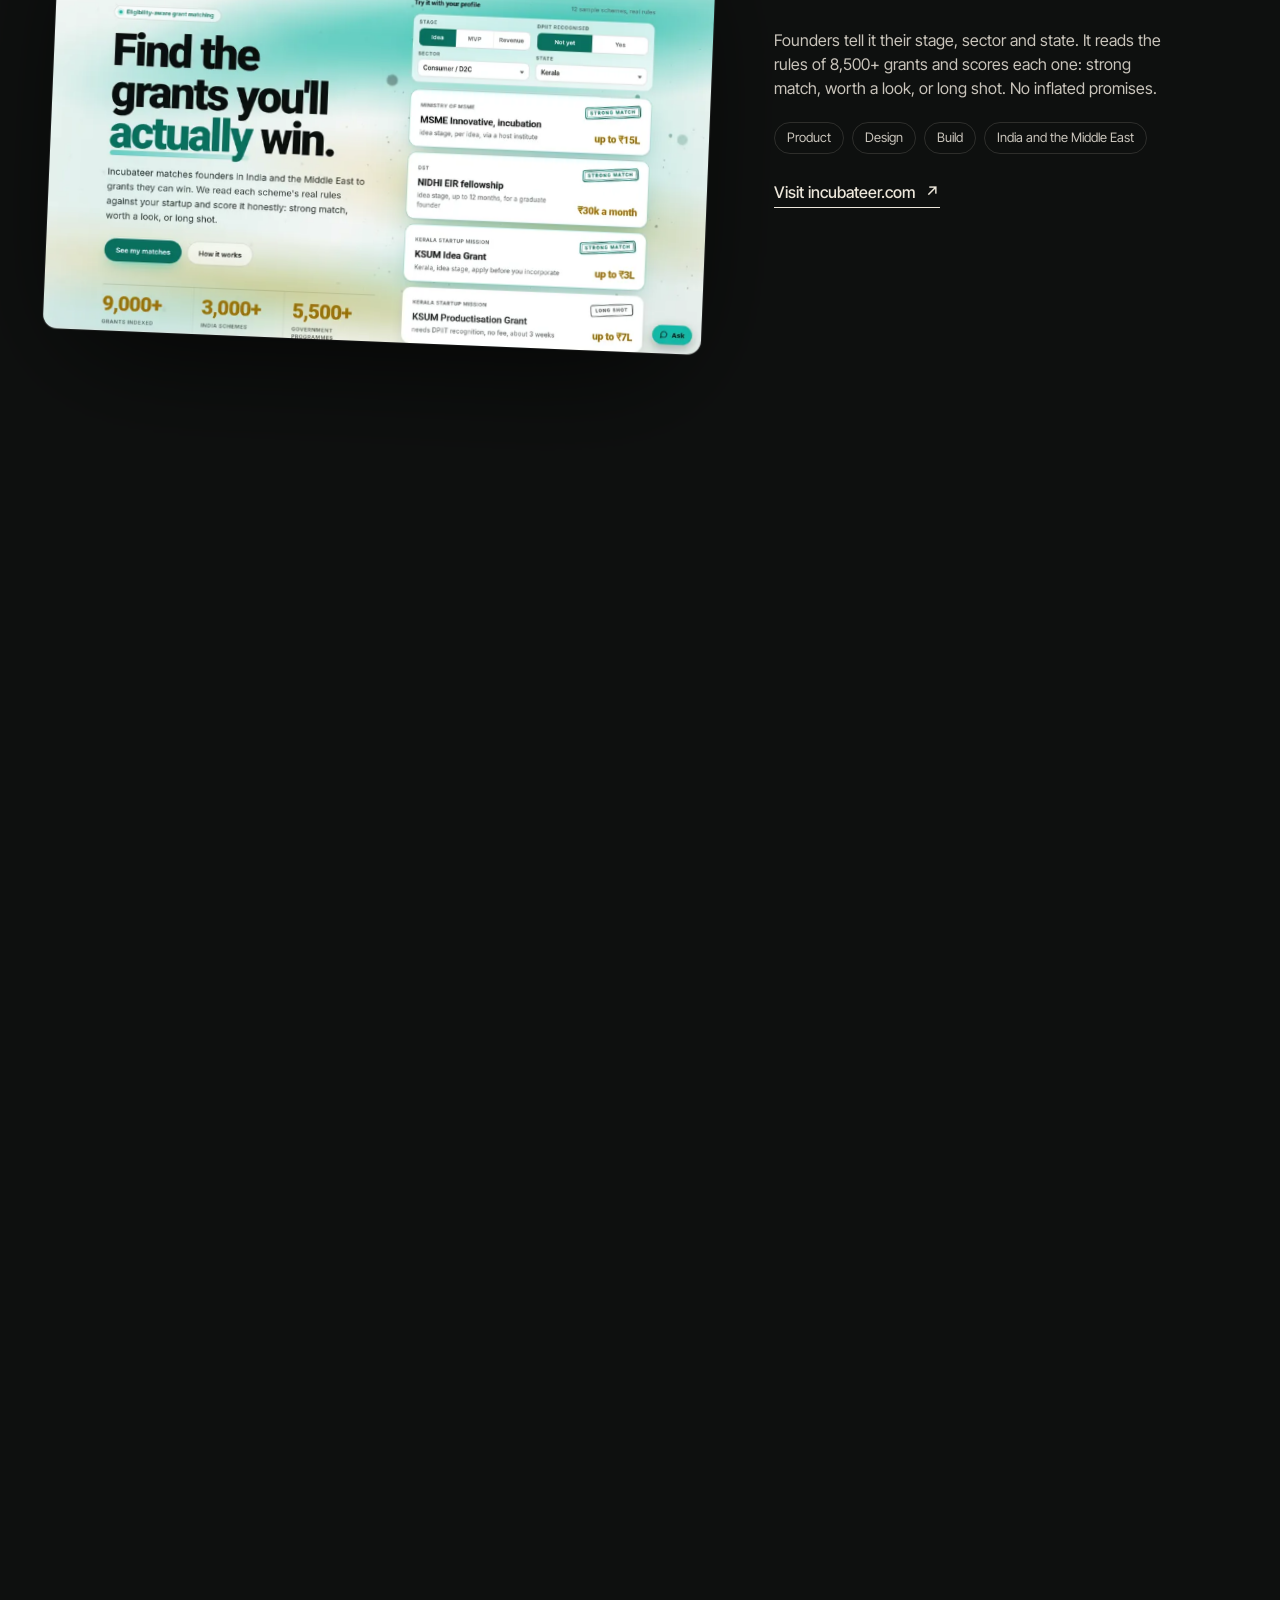
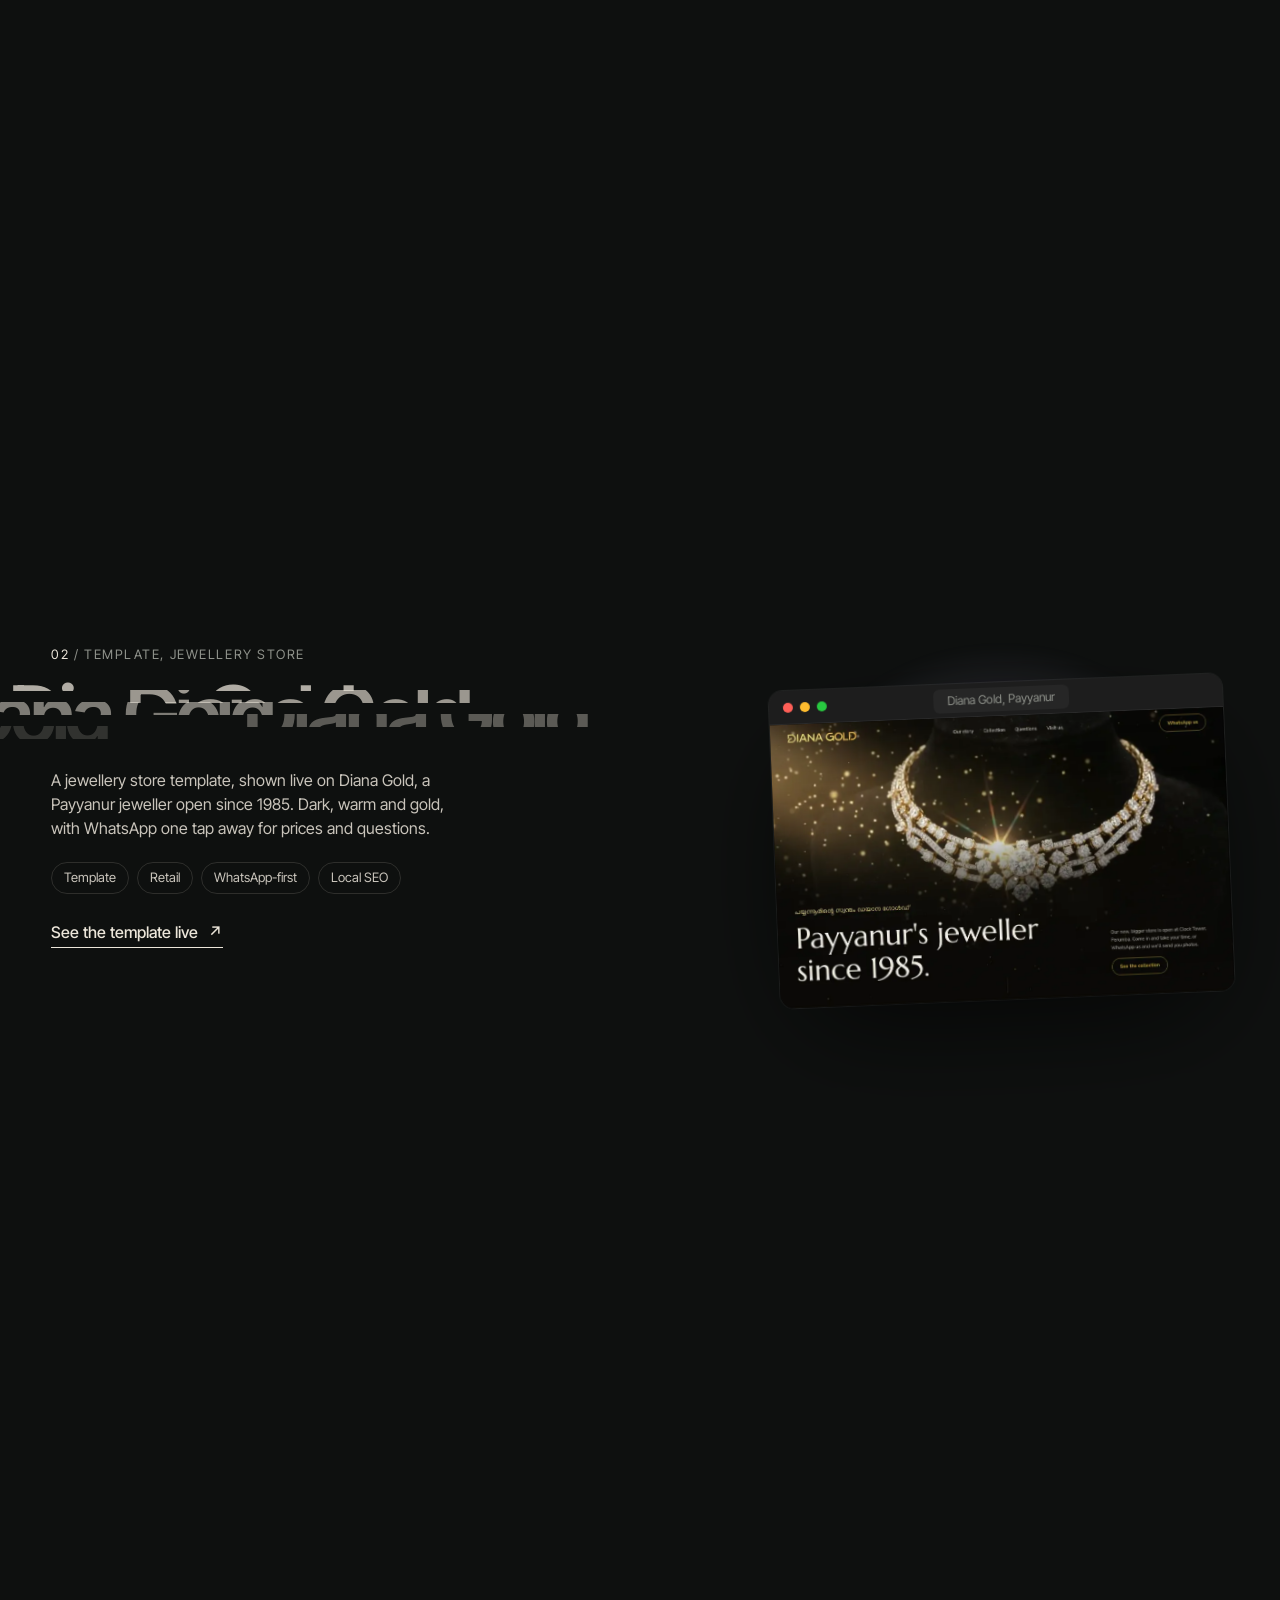
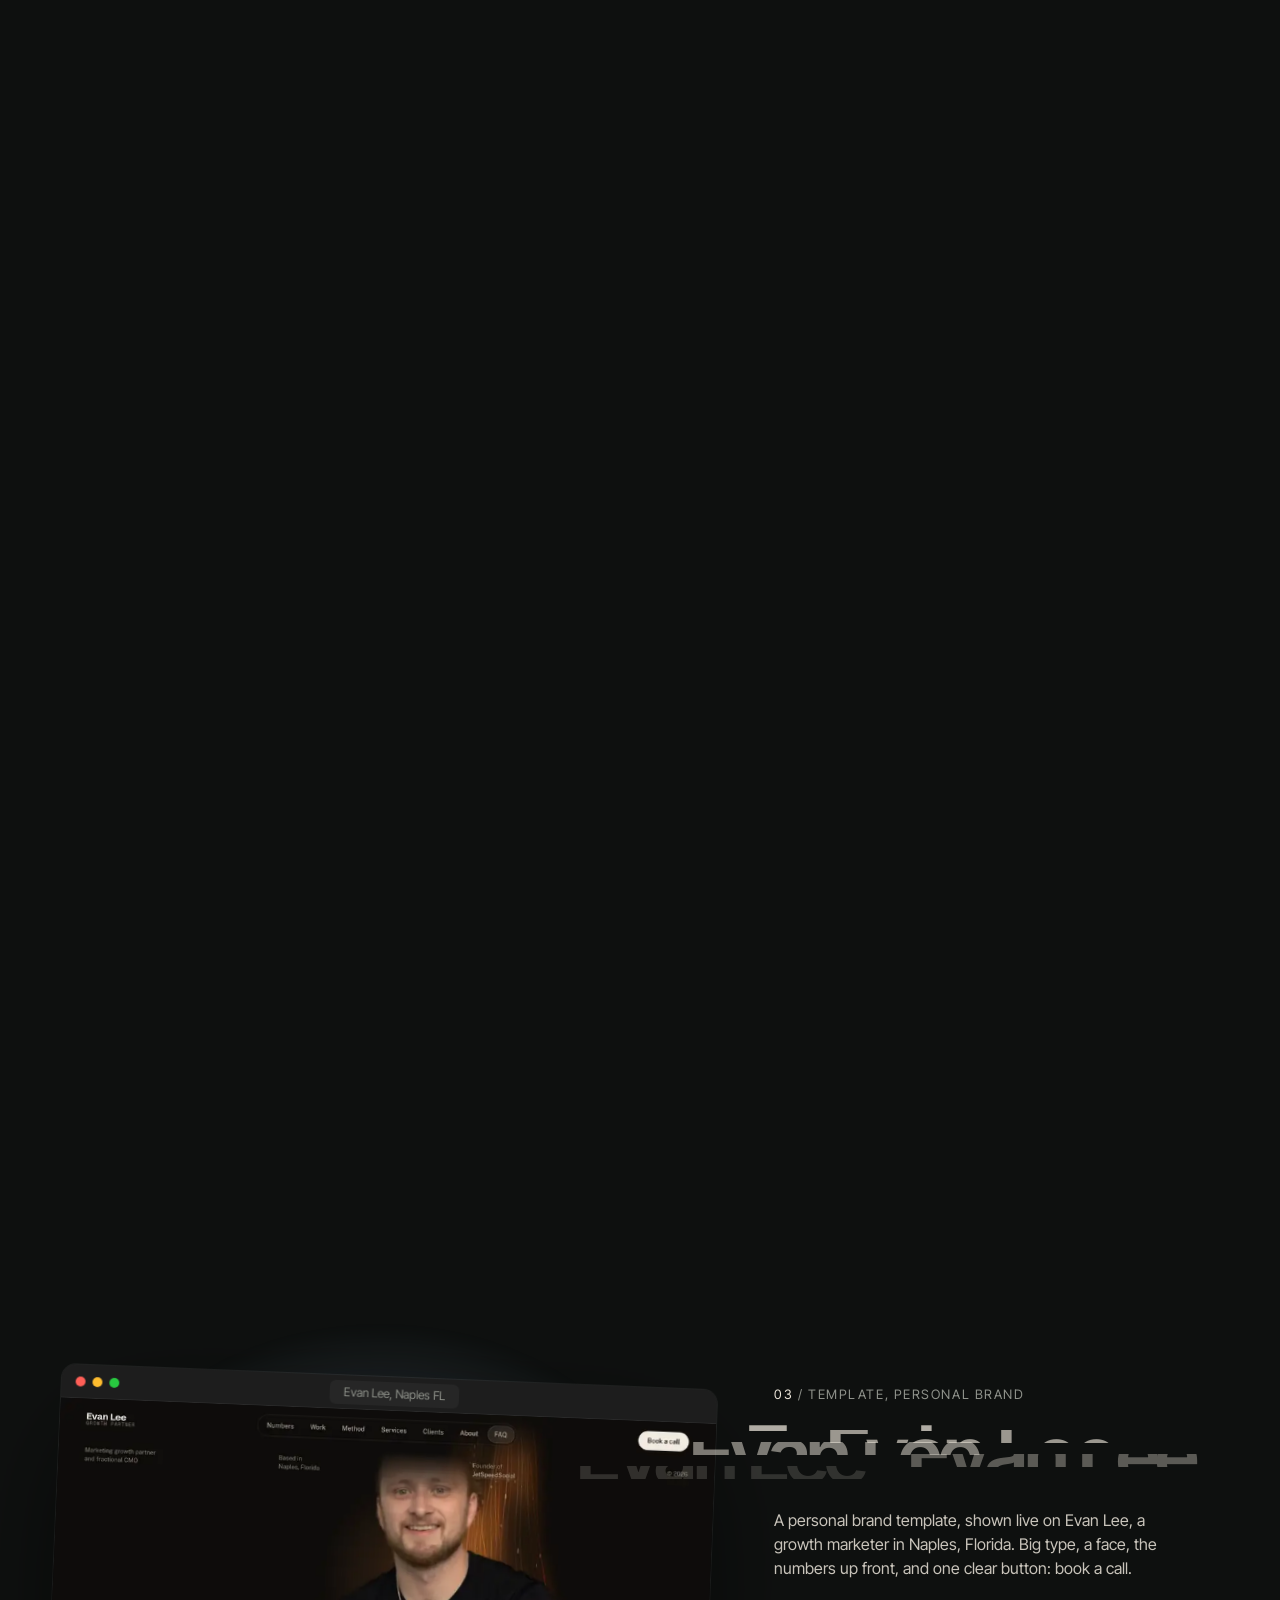
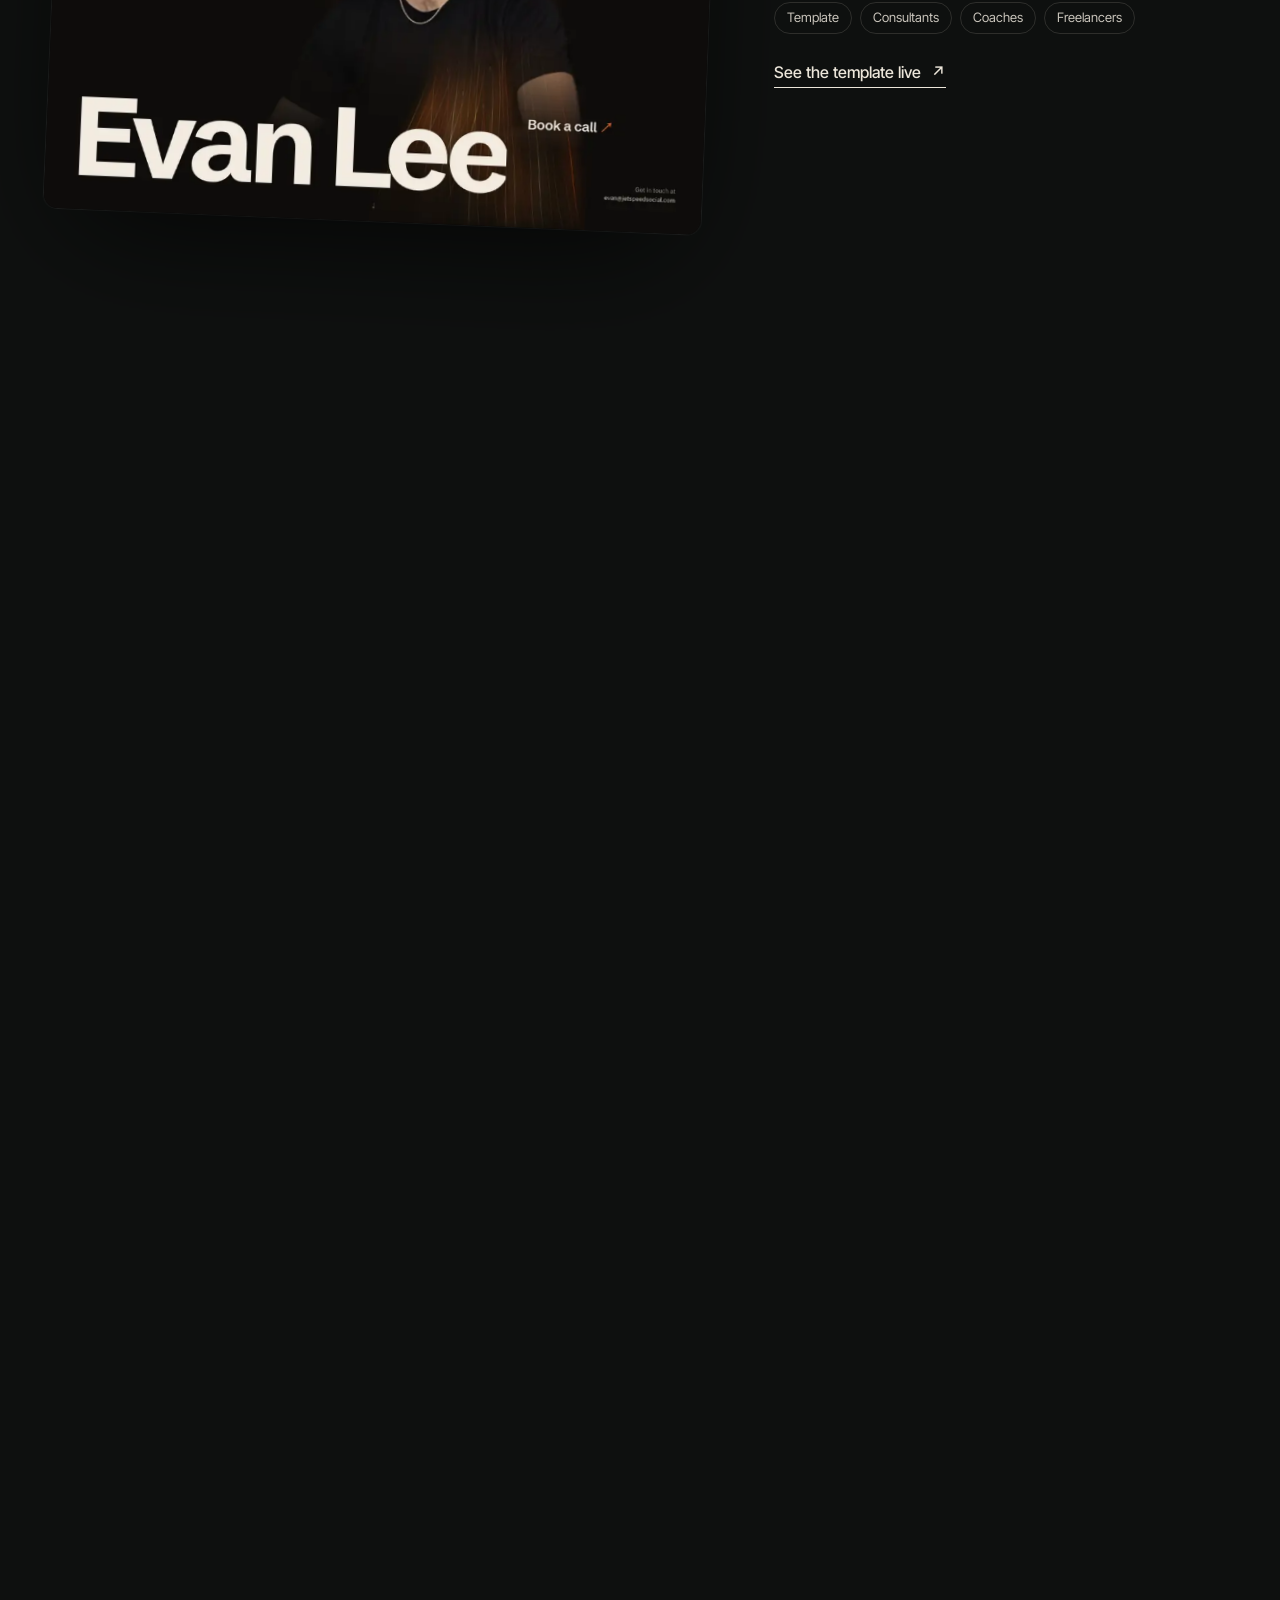
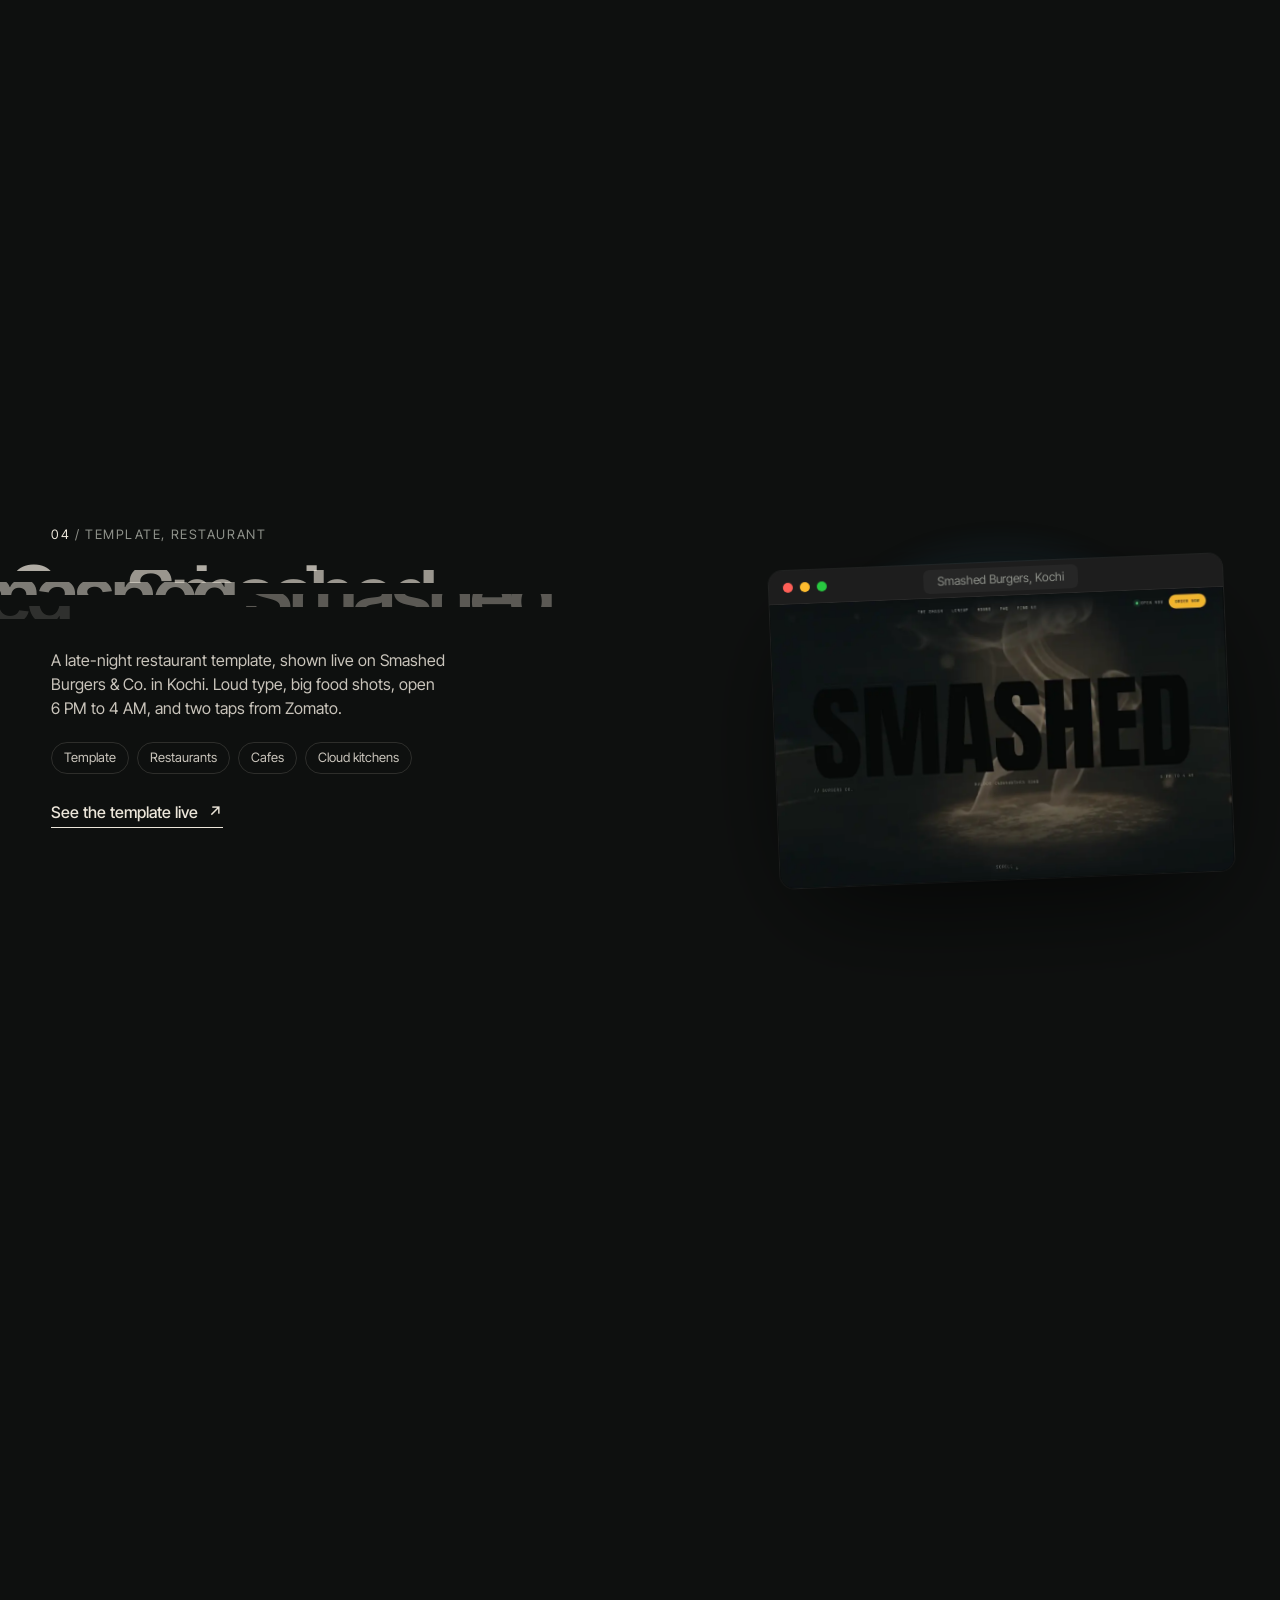
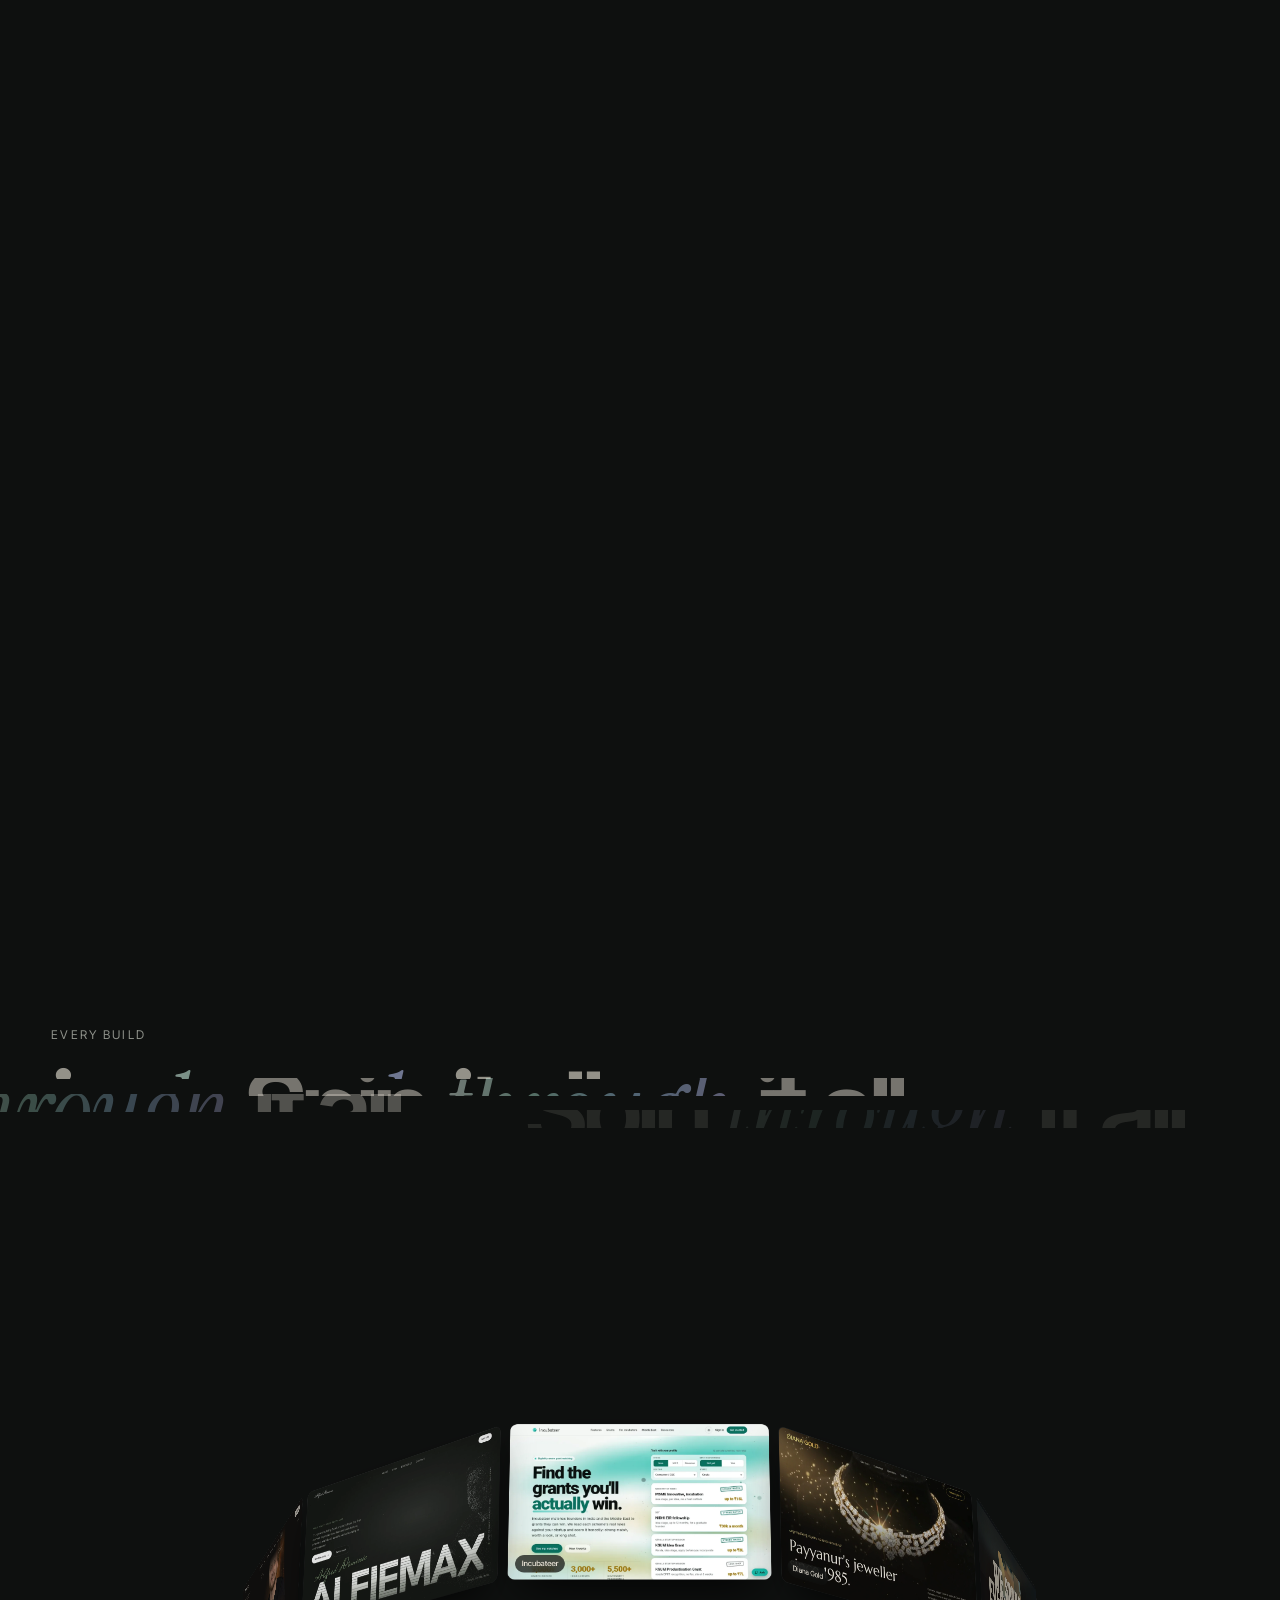
==== commit 86820629: "Remove the contact form FormSubmit never delivered its activation email, so the form could not reach" ====
--- a/index.html
+++ b/index.html
@@ -595,34 +595,6 @@
         <a class="btn btn--ghost" href="tel:+919061463367" data-cursor="Call">Call +91 90614 63367</a>
       </div>
       <a class="contact__email" href="mailto:maheshkadangod@gmail.com" data-cursor="Email">maheshkadangod@gmail.com <span aria-hidden="true">↗</span></a>
-      <form class="cform" id="cform" action="https://formsubmit.co/maheshkadangod@gmail.com" method="POST" novalidate>
-        <p class="cform__head">Or leave a note here. It lands in my inbox and I reply within a day.</p>
-        <input type="hidden" name="_subject" value="New message from your portfolio">
-        <input type="hidden" name="_template" value="table">
-        <input type="hidden" name="_captcha" value="false">
-        <input type="hidden" name="_next" value="https://mahesh-portfolio-mocha-omega.vercel.app/?sent=1#contact">
-        <input type="text" name="_honey" class="cform__trap" tabindex="-1" autocomplete="off" aria-hidden="true">
-        <div class="cform__row">
-          <label class="cform__field"><span>Your name</span><input type="text" name="name" required autocomplete="name" maxlength="80"></label>
-          <label class="cform__field"><span>Email</span><input type="email" name="email" required autocomplete="email" maxlength="120"></label>
-        </div>
-        <div class="cform__row">
-          <label class="cform__field"><span>Phone or WhatsApp <em>(optional)</em></span><input type="tel" name="phone" autocomplete="tel" maxlength="30"></label>
-          <label class="cform__field"><span>About</span>
-            <select name="topic">
-              <option>A website for my business</option>
-              <option>Speaking or a podcast</option>
-              <option>Incubateer</option>
-              <option>Something else</option>
-            </select>
-          </label>
-        </div>
-        <label class="cform__field"><span>Message</span><textarea name="message" rows="4" required maxlength="3000"></textarea></label>
-        <div class="cform__foot">
-          <button class="btn btn--light" type="submit" data-cursor="Send">Send message <span aria-hidden="true">↗</span></button>
-          <p class="cform__status" role="status" aria-live="polite"></p>
-        </div>
-      </form>
       <div class="contact__grid">
         <div>
           <p class="dim">Elsewhere</p>
--- a/styles.css
+++ b/styles.css
@@ -624,29 +624,3 @@
 @media (max-width: 700px) and (orientation: portrait) { .sea__caption { top: 27%; right: var(--gutter); } }
 .sea__caption em { font-family: var(--serif); font-weight: 400; background-image: var(--grad-text); -webkit-background-clip: text; background-clip: text; color: transparent; padding-right: .06em; }
 
-/* ---------- Contact form ---------- */
-.cform { max-width: 760px; margin: clamp(40px, 7vh, 72px) 0 clamp(48px, 8vh, 88px); display: grid; gap: 16px; }
-.cform__head { margin: 0 0 4px; color: rgba(236,230,218,.75); font-size: clamp(16px, 1.2vw, 19px); }
-.cform__row { display: grid; grid-template-columns: 1fr 1fr; gap: 16px; }
-.cform__field { display: grid; gap: 8px; font-size: 13px; letter-spacing: .04em; text-transform: uppercase; color: rgba(236,230,218,.6); }
-.cform__field em { font-style: normal; text-transform: none; letter-spacing: 0; opacity: .7; }
-.cform input, .cform select, .cform textarea {
-  width: 100%; font: inherit; font-size: 16px; letter-spacing: 0; text-transform: none; color: var(--ink);
-  background: rgba(236,230,218,.06); border: 1px solid rgba(236,230,218,.22); border-radius: 14px; padding: 14px 16px;
-  transition: border-color .25s, background-color .25s; appearance: none; -webkit-appearance: none;
-}
-.cform select { background-image: linear-gradient(45deg, transparent 50%, rgba(236,230,218,.7) 50%), linear-gradient(135deg, rgba(236,230,218,.7) 50%, transparent 50%);
-  background-position: calc(100% - 22px) 50%, calc(100% - 16px) 50%; background-size: 6px 6px; background-repeat: no-repeat; padding-right: 40px; }
-.cform select option { color: #111; }
-.cform textarea { resize: vertical; min-height: 120px; }
-.cform input:focus, .cform select:focus, .cform textarea:focus { outline: none; border-color: var(--g-mint); background-color: rgba(236,230,218,.1); }
-.cform .is-bad { border-color: #f0a3a3; }
-.cform__trap { position: absolute; left: -9999px; width: 1px; height: 1px; opacity: 0; }
-.cform__foot { display: flex; flex-wrap: wrap; align-items: center; gap: 16px; margin-top: 4px; }
-.cform__foot .btn { border: 0; cursor: pointer; }
-.cform__foot .btn[disabled] { opacity: .6; cursor: wait; }
-.cform__status { margin: 0; font-size: 15px; color: rgba(236,230,218,.8); }
-.cform__status.ok { color: var(--g-mint); }
-.cform__status.err { color: #f0b3b3; }
-.cform__status a { text-decoration: underline; }
-@media (max-width: 700px) { .cform__row { grid-template-columns: 1fr; } }
